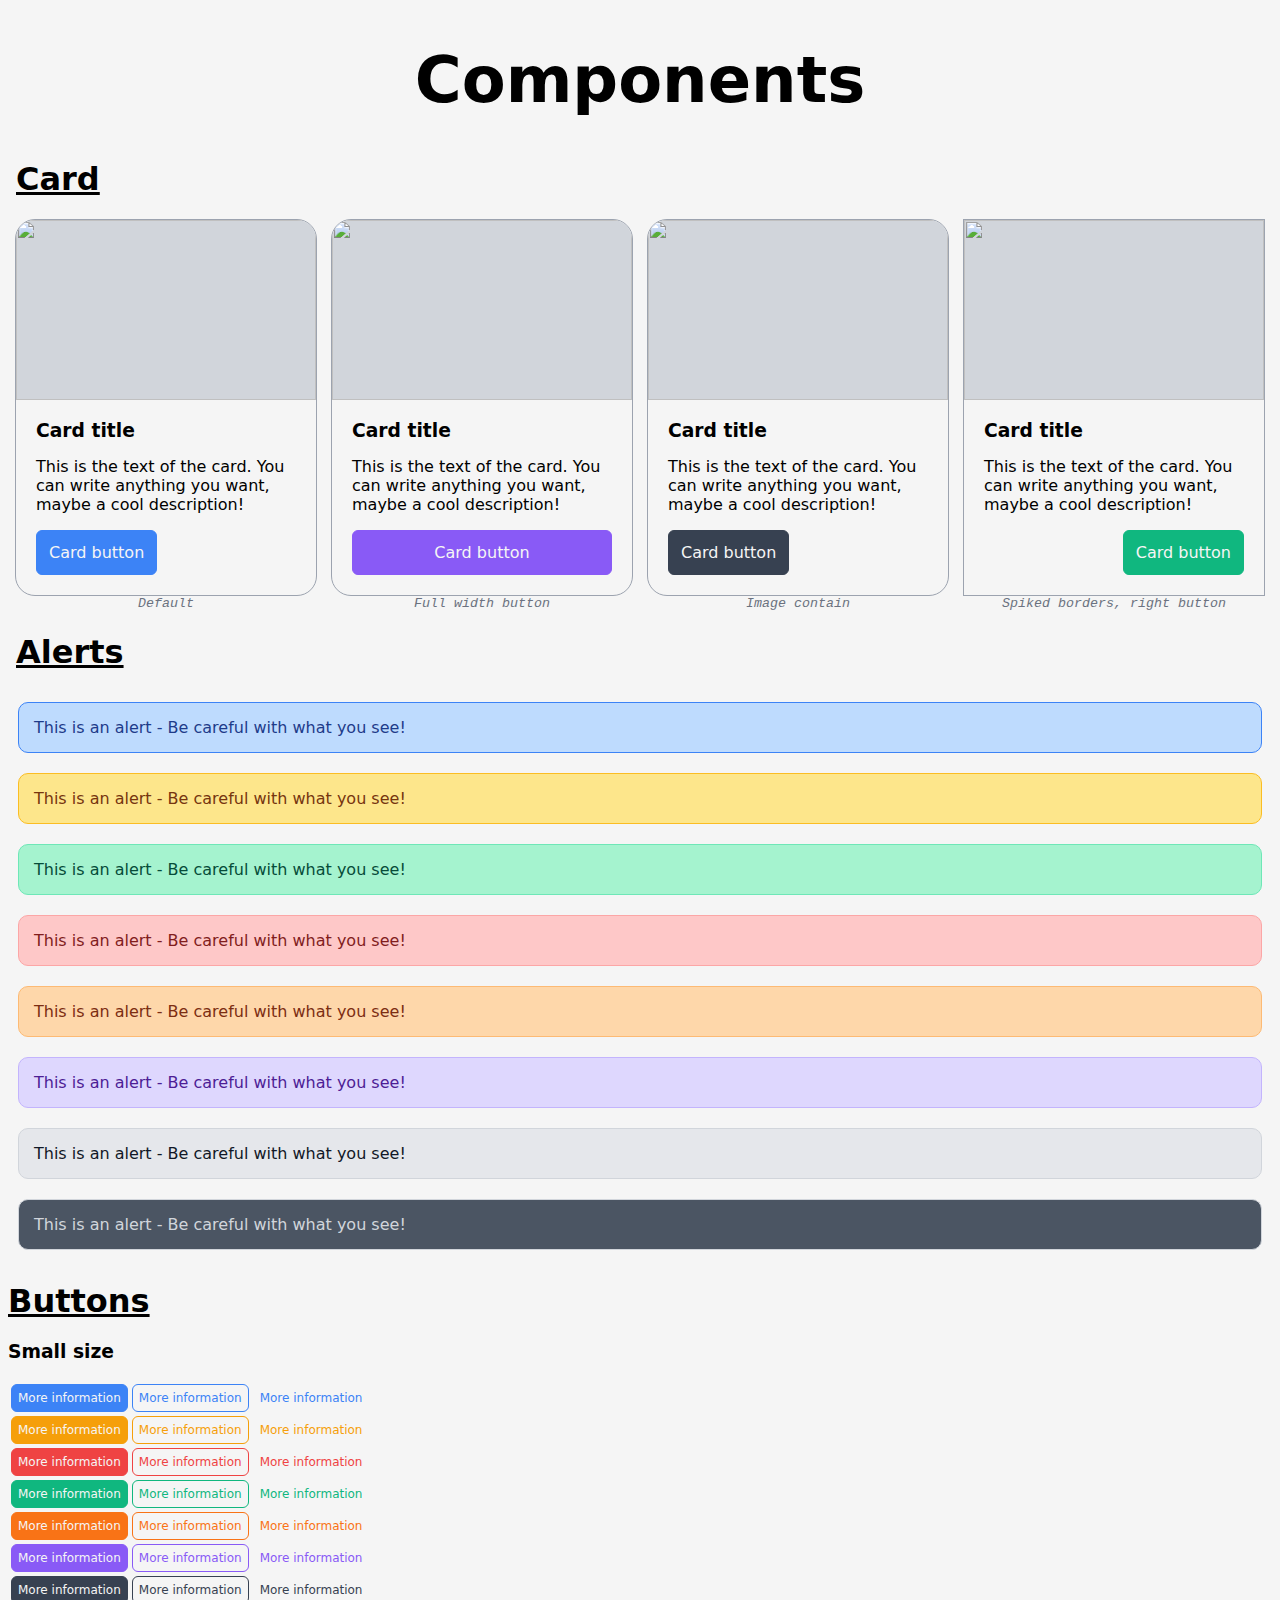
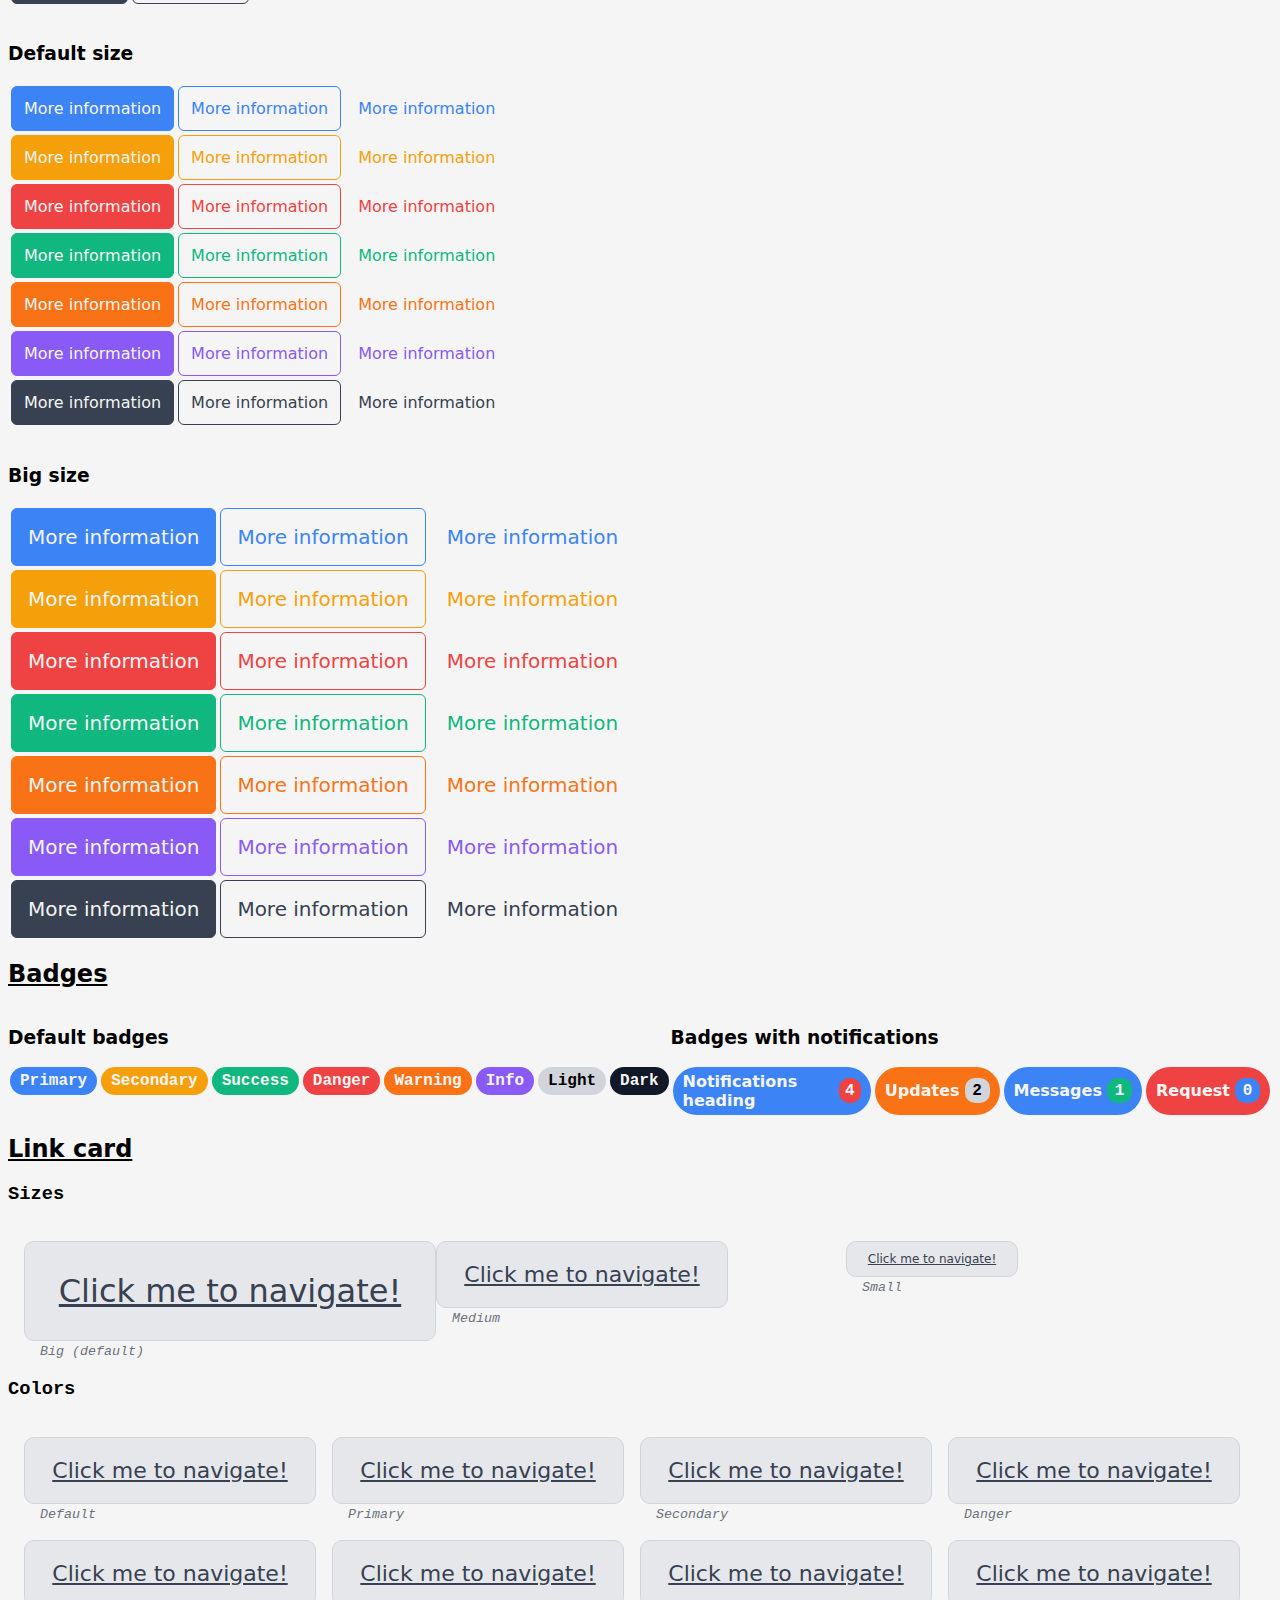
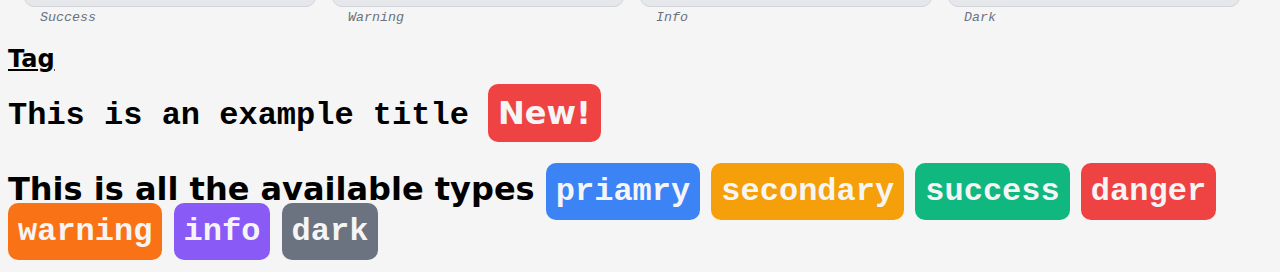
==== examples/components.html @ b01aa676 "the end is near" ====
<!DOCTYPE html>
<html lang="en">
<head>
    <meta charset="UTF-8">
    <meta name="viewport" content="width=device-width, initial-scale=1.0">
    <title>Nimbus CSS</title>
    <link rel="stylesheet" href="../css/main.css">
</head>
<body class="c-body">
    <h1 class="g--font-family g--font-size-15 g--text-align-center">Components</h1>

    <!------------>
    <!-- C-CARD -->
    <!------------>
    <h1 class="g--font-family g--text-decoration-underline g--margin-left-4">Card</h1>
    <div class="l-columns l-columns--1 l-columns--1@tablet l-columns--4@full-desktop">
        <div class="l-flex l-flex--flex-direction-column l-flex--align-items-center">
            <div class="c-card">
                <img class="c-card__image c-dev-box" src="https://us.123rf.com/450wm/futurevision/futurevision2307/futurevision230700917/208664062-paisaje-del-parque-nacional-con-arroyo-y-monta%C3%B1as-creado-con-tecnolog%C3%ADa-generativa-de-inteligencia.jpg?ver=6"></img>
        
                <div class="c-card__body">
                    <h3 class="c-card__title">Card title</h3>
        
                    <p class="c-card__text">This is the text of the card. You can write anything you want, maybe a cool description!</p>
        
                    <button class="c-card__button c-button">Card button</button>
                </div>
            </div>
            <small class="c-small-description">Default</small>
        </div>

        <div class="l-flex l-flex--flex-direction-column l-flex--align-items-center">
            <div class="c-card">
                <img class="c-card__image c-dev-box" src="https://us.123rf.com/450wm/futurevision/futurevision2307/futurevision230700917/208664062-paisaje-del-parque-nacional-con-arroyo-y-monta%C3%B1as-creado-con-tecnolog%C3%ADa-generativa-de-inteligencia.jpg?ver=6"></img>
        
                <div class="c-card__body">
                    <h3 class="c-card__title">Card title</h3>
        
                    <p class="c-card__text">This is the text of the card. You can write anything you want, maybe a cool description!</p>
        
                    <button class="c-card__button c-card__button--full-width c-button c-button--color-info">Card button</button>
                </div>
            </div>
            <small class="c-small-description">Full width button</small>
        </div>
    
        <div class="l-flex l-flex--flex-direction-column l-flex--align-items-center">
            <div class="c-card">
                <img class="c-card__image c-card__image--contain c-dev-box" src="https://us.123rf.com/450wm/futurevision/futurevision2307/futurevision230700917/208664062-paisaje-del-parque-nacional-con-arroyo-y-monta%C3%B1as-creado-con-tecnolog%C3%ADa-generativa-de-inteligencia.jpg?ver=6"></img>
        
                <div class="c-card__body c-card__body--right">
                    <h3 class="c-card__title">Card title</h3>
        
                    <p class="c-card__text">This is the text of the card. You can write anything you want, maybe a cool description!</p>
        
                    <button class="c-card__button c-button c-button--color-dark">Card button</button>
                </div>
            </div>
            <small class="c-small-description">Image contain</small>
        </div>

        <div class="l-flex l-flex--flex-direction-column l-flex--align-items-center">
            <div class="c-card c-card--spiked">
                <img class="c-card__image c-dev-box" src="https://us.123rf.com/450wm/futurevision/futurevision2307/futurevision230700917/208664062-paisaje-del-parque-nacional-con-arroyo-y-monta%C3%B1as-creado-con-tecnolog%C3%ADa-generativa-de-inteligencia.jpg?ver=6"></img>
        
                <div class="c-card__body">
                    <h3 class="c-card__title">Card title</h3>
        
                    <p class="c-card__text">This is the text of the card. You can write anything you want, maybe a cool description!</p>
        
                    <div class="c-card__button-container c-card__button-container--right">
                        <button class="c-card__button c-button c-button--color-success">Card button</button>
                    </div>
                </div>
            </div>
            <small class="c-small-description">Spiked borders, right button</small>
        </div>
    </div>

    <!------------->
    <!-- C-ALERT -->
    <!------------->
    <h1 class="g--font-family g--text-decoration-underline g--margin-left-4">Alerts</h1>
    <div class="l-rows l-rows--8">
        <div class="c-alert">This is an alert - Be careful with what you see!</div>
        <div class="c-alert c-alert--secondary">This is an alert - Be careful with what you see!</div>
        <div class="c-alert c-alert--success">This is an alert - Be careful with what you see!</div>
        <div class="c-alert c-alert--danger">This is an alert - Be careful with what you see!</div>
        <div class="c-alert c-alert--warning">This is an alert - Be careful with what you see!</div>
        <div class="c-alert c-alert--info">This is an alert - Be careful with what you see!</div>
        <div class="c-alert c-alert--light">This is an alert - Be careful with what you see!</div>
        <div class="c-alert c-alert--dark">This is an alert - Be careful with what you see!</div>
    </div>

    <!--------------->
    <!-- C-BUTTONS -->
    <!--------------->
    <h1 class="g--font-family g--text-decoration-underline">Buttons</h1>
    <h3 class="g--font-family">Small size</h3>
    <table>
        <tr>
            <td><a class="c-button c-button--size-small">More information</a></td>
            <td><a class="c-button c-button--size-small c-button--importance-secondary">More information</a></td>
            <td><a class="c-button c-button--size-small c-button--importance-terciary">More information</a></td>
        </tr>
        <tr>
            <td><a class="c-button c-button--size-small c-button--color-secondary">More information</a></td>
            <td><a class="c-button c-button--size-small c-button--color-secondary c-button--importance-secondary">More information</a></td>
            <td><a class="c-button c-button--size-small c-button--color-secondary c-button--importance-terciary">More information</a></td>
        </tr>
        <tr>
            <td><a class="c-button c-button--size-small c-button--color-danger">More information</a></td>
            <td><a class="c-button c-button--size-small c-button--color-danger c-button--importance-secondary">More information</a></td>
            <td><a class="c-button c-button--size-small c-button--color-danger c-button--importance-terciary">More information</a></td>
        </tr>
        <tr>
            <td><a class="c-button c-button--size-small c-button--color-success">More information</a></td>
            <td><a class="c-button c-button--size-small c-button--color-success c-button--importance-secondary">More information</a></td>
            <td><a class="c-button c-button--size-small c-button--color-success c-button--importance-terciary">More information</a></td>
        </tr>
        <tr>
            <td><a class="c-button c-button--size-small c-button--color-warning">More information</a></td>
            <td><a class="c-button c-button--size-small c-button--color-warning c-button--importance-secondary">More information</a></td>
            <td><a class="c-button c-button--size-small c-button--color-warning c-button--importance-terciary">More information</a></td>
        </tr>
        <tr>
            <td><a class="c-button c-button--size-small c-button--color-info">More information</a></td>
            <td><a class="c-button c-button--size-small c-button--color-info c-button--importance-secondary">More information</a></td>
            <td><a class="c-button c-button--size-small c-button--color-info c-button--importance-terciary">More information</a></td>
        </tr>
        <tr>
            <td><a class="c-button c-button--size-small c-button--color-dark">More information</a></td>
            <td><a class="c-button c-button--size-small c-button--color-dark c-button--importance-secondary">More information</a></td>
            <td><a class="c-button c-button--size-small c-button--color-dark c-button--importance-terciary">More information</a></td>
        </tr>
    </table>

    <br>

    <h3 class="g--font-family">Default size</h3>
    <table>
        <tr>
            <td><a class="c-button">More information</a></td>
            <td><a class="c-button c-button--importance-secondary">More information</a></td>
            <td><a class="c-button c-button--importance-terciary">More information</a></td>
        </tr>
        <tr>
            <td><a class="c-button c-button--color-secondary">More information</a></td>
            <td><a class="c-button c-button--color-secondary c-button--importance-secondary">More information</a></td>
            <td><a class="c-button c-button--color-secondary c-button--importance-terciary">More information</a></td>
        </tr>
        <tr>
            <td><a class="c-button c-button--color-danger">More information</a></td>
            <td><a class="c-button c-button--color-danger c-button--importance-secondary">More information</a></td>
            <td><a class="c-button c-button--color-danger c-button--importance-terciary">More information</a></td>
        </tr>
        <tr>
            <td><a class="c-button c-button--color-success">More information</a></td>
            <td><a class="c-button c-button--color-success c-button--importance-secondary">More information</a></td>
            <td><a class="c-button c-button--color-success c-button--importance-terciary">More information</a></td>
        </tr>
        <tr>
            <td><a class="c-button c-button--color-warning">More information</a></td>
            <td><a class="c-button c-button--color-warning c-button--importance-secondary">More information</a></td>
            <td><a class="c-button c-button--color-warning c-button--importance-terciary">More information</a></td>
        </tr>
        <tr>
            <td><a class="c-button c-button--color-info">More information</a></td>
            <td><a class="c-button c-button--color-info c-button--importance-secondary">More information</a></td>
            <td><a class="c-button c-button--color-info c-button--importance-terciary">More information</a></td>
        </tr>
        <tr>
            <td><a class="c-button c-button--color-dark">More information</a></td>
            <td><a class="c-button c-button--color-dark c-button--importance-secondary">More information</a></td>
            <td><a class="c-button c-button--color-dark c-button--importance-terciary">More information</a></td>
        </tr>
    </table>

    <br>

    <h3 class="g--font-family">Big size</h3>
    <table>
        <tr>
            <td><a class="c-button c-button--size-large">More information</a></td>
            <td><a class="c-button c-button--size-large c-button--importance-secondary">More information</a></td>
            <td><a class="c-button c-button--size-large c-button--importance-terciary">More information</a></td>
        </tr>
        <tr>
            <td><a class="c-button c-button--size-large c-button--color-secondary">More information</a></td>
            <td><a class="c-button c-button--size-large c-button--color-secondary c-button--importance-secondary">More information</a></td>
            <td><a class="c-button c-button--size-large c-button--color-secondary c-button--importance-terciary">More information</a></td>
        </tr>
        <tr>
            <td><a class="c-button c-button--size-large c-button--color-danger">More information</a></td>
            <td><a class="c-button c-button--size-large c-button--color-danger c-button--importance-secondary">More information</a></td>
            <td><a class="c-button c-button--size-large c-button--color-danger c-button--importance-terciary">More information</a></td>
        </tr>
        <tr>
            <td><a class="c-button c-button--size-large c-button--color-success">More information</a></td>
            <td><a class="c-button c-button--size-large c-button--color-success c-button--importance-secondary">More information</a></td>
            <td><a class="c-button c-button--size-large c-button--color-success c-button--importance-terciary">More information</a></td>
        </tr>
        <tr>
            <td><a class="c-button c-button--size-large c-button--color-warning">More information</a></td>
            <td><a class="c-button c-button--size-large c-button--color-warning c-button--importance-secondary">More information</a></td>
            <td><a class="c-button c-button--size-large c-button--color-warning c-button--importance-terciary">More information</a></td>
        </tr>
        <tr>
            <td><a class="c-button c-button--size-large c-button--color-info">More information</a></td>
            <td><a class="c-button c-button--size-large c-button--color-info c-button--importance-secondary">More information</a></td>
            <td><a class="c-button c-button--size-large c-button--color-info c-button--importance-terciary">More information</a></td>
        </tr>
        <tr>
            <td><a class="c-button c-button--size-large c-button--color-dark">More information</a></td>
            <td><a class="c-button c-button--size-large c-button--color-dark c-button--importance-secondary">More information</a></td>
            <td><a class="c-button c-button--size-large c-button--color-dark c-button--importance-terciary">More information</a></td>
        </tr>
    </table>

    <!-------------->
    <!-- C-BADGES -->
    <!-------------->
    <h2 class="g--font-family g--text-decoration-underline">Badges</h2>

    <div class="l-columns l-columns--2">
        <div>
            <h3 class="g--font-family">Default badges</h3>
            <div class="l-flex">
                <div class="c-badge g--font-family-mono">Primary</div>
                <div class="c-badge c-badge--secondary g--font-family-mono">Secondary</div>
                <div class="c-badge c-badge--success g--font-family-mono">Success</div>
                <div class="c-badge c-badge--danger g--font-family-mono">Danger</div>
                <div class="c-badge c-badge--warning g--font-family-mono">Warning</div>
                <div class="c-badge c-badge--info g--font-family-mono">Info</div>
                <div class="c-badge c-badge--light g--font-family-mono">Light</div>
                <div class="c-badge c-badge--dark g--font-family-mono">Dark</div>
            </div>
        </div>
    
        <div>
            <h3 class="g--font-family">Badges with notifications</h3>
            <div class="l-flex g--margin-top">
                <div class="c-badge">
                    <span>Notifications heading</span>
                    <div class="c-badge__notification c-badge__notification--danger g--font-family-mono">4</div>
                </div>
                
                <div class="c-badge c-badge--warning">
                    Updates
                    <div class="c-badge__notification c-badge__notification--light g--font-family-mono">
                        2
                    </div>
                </div>
    
                <div class="c-badge c-badge--primary">
                    Messages
                    <div class="c-badge__notification c-badge__notification--success g--font-family-mono">
                        1
                    </div>
                </div>
    
                <div class="c-badge c-badge--danger">
                    Request
                    <div class="c-badge__notification c-badge__notification--primary g--font-family-mono">
                        0
                    </div>
                </div>
            </div>
        </div>
    </div>

    <!----------------->
    <!-- C-LINK-CARD -->
    <!----------------->
    <h2 class="g--font-family g--text-decoration-underline">Link card</h2>

    <h3 class="g--font-family-mono">Sizes</h3>
    <div class="l-columns l-columns--3 g--margin-5">
        <div>
            <a class="c-link-card__container l-squared__d g--margin-5" href="#">
                <div class="c-link-card">
                    Click me to navigate!
                </div>
            </a>
            <small class="c-small-description">Big (default)</small>
        </div>
        <div>
            <a class="c-link-card__container l-squared__d g--margin-5" href="#">
                <div class="c-link-card c-link-card--medium">
                    Click me to navigate!
                </div>
            </a>
            <small class="c-small-description">Medium</small>
        </div>
        <div>
            <a class="c-link-card__container l-squared__d g--margin-5" href="#">
                <div class="c-link-card c-link-card--small">
                    Click me to navigate!
                </div>
            </a>
            <small class="c-small-description">Small</small>
        </div>
    </div>

    <h3 class="g--font-family-mono">Colors</h3>
    <div class="l-columns l-columns--4 g--margin-5">
        <div>
            <a class="c-link-card__container l-squared__d g--margin-5" href="#">
                <div class="c-link-card c-link-card--medium">
                    Click me to navigate!
                </div>
            </a>
            <small class="c-small-description">Default</small>
        </div>
        <div>
            <a class="c-link-card__container l-squared__d g--margin-5" href="#">
                <div class="c-link-card c-link-card--medium">
                    Click me to navigate!
                </div>
            </a>
            <small class="c-small-description">Primary</small>
        </div>
        <div>
            <a class="c-link-card__container l-squared__d g--margin-5" href="#">
                <div class="c-link-card c-link-card--secondary c-link-card--medium">
                    Click me to navigate!
                </div>
            </a>
            <small class="c-small-description">Secondary</small>
        </div>
        <div>
            <a class="c-link-card__container l-squared__d g--margin-5" href="#">
                <div class="c-link-card c-link-card--danger c-link-card--medium">
                    Click me to navigate!
                </div>
            </a>
            <small class="c-small-description">Danger</small>
        </div>
        <div>
            <a class="c-link-card__container l-squared__d g--margin-5" href="#">
                <div class="c-link-card c-link-card--success c-link-card--medium">
                    Click me to navigate!
                </div>
            </a>
            <small class="c-small-description">Success</small>
        </div>
        <div>
            <a class="c-link-card__container l-squared__d g--margin-5" href="#">
                <div class="c-link-card c-link-card--warning c-link-card--medium">
                    Click me to navigate!
                </div>
            </a>
            <small class="c-small-description">Warning</small>
        </div>
        <div>
            <a class="c-link-card__container l-squared__d g--margin-5" href="#">
                <div class="c-link-card c-link-card--info c-link-card--medium">
                    Click me to navigate!
                </div>
            </a>
            <small class="c-small-description">Info</small>
        </div>
        <div>
            <a class="c-link-card__container l-squared__d g--margin-5" href="#">
                <div class="c-link-card c-link-card--dark c-link-card--medium">
                    Click me to navigate!
                </div>
            </a>
            <small class="c-small-description">Dark</small>
        </div>
    </div>

    <!----------->
    <!-- C-TAG -->
    <!----------->
    <h2 class="g--font-family g--text-decoration-underline">Tag</h2>

    <div>
        <h1 class="g--font-family-mono">This is an example title <span class="c-tag c-tag--danger">New!</span></h1>
        
        <h1 class="g--font-family g--margin-top-10">This is all the available types
            <span class="c-tag c-tag--mono">priamry</span>
            <span class="c-tag c-tag--mono c-tag--secondary">secondary</span>
            <span class="c-tag c-tag--mono c-tag--success">success</span>
            <span class="c-tag c-tag--mono c-tag--danger">danger</span>
            <span class="c-tag c-tag--mono c-tag--warning">warning</span>
            <span class="c-tag c-tag--mono c-tag--info">info</span>
            <span class="c-tag c-tag--mono c-tag--dark">dark</span>
        </h1>
    </div>
</body>
</html>
---- css/main.css ----
/* Utilities */
/*
Nimbus CSS - Made by alesbe (https://github.com/alesbe)
MIT License - 2023
*/
/* Layouts */
.l-area-1 {
  display: grid;
  grid-template-areas: "a";
}
.l-area-1--a {
  grid-template-areas: "a";
}
.l-area-1--a-vertical {
  grid-template-areas: "a";
}
.l-area-1--a-horizontal {
  grid-template-areas: "a ";
}
.l-area__a {
  grid-area: a;
}
.l-area-2 {
  display: grid;
  grid-template-areas: "ab";
}
.l-area-2--ab {
  grid-template-areas: "ab";
}
.l-area-2--ab-vertical {
  grid-template-areas: "a""b";
}
.l-area-2--ab-horizontal {
  grid-template-areas: "a b ";
}
.l-area-2--ba {
  grid-template-areas: "ba";
}
.l-area-2--ba-vertical {
  grid-template-areas: "b""a";
}
.l-area-2--ba-horizontal {
  grid-template-areas: "b a ";
}
.l-area__a {
  grid-area: a;
}
.l-area__b {
  grid-area: b;
}
.l-area-3 {
  display: grid;
  grid-template-areas: "abc";
}
.l-area-3--abc {
  grid-template-areas: "abc";
}
.l-area-3--abc-vertical {
  grid-template-areas: "a""b""c";
}
.l-area-3--abc-horizontal {
  grid-template-areas: "a b c ";
}
.l-area-3--acb {
  grid-template-areas: "acb";
}
.l-area-3--acb-vertical {
  grid-template-areas: "a""c""b";
}
.l-area-3--acb-horizontal {
  grid-template-areas: "a c b ";
}
.l-area-3--bac {
  grid-template-areas: "bac";
}
.l-area-3--bac-vertical {
  grid-template-areas: "b""a""c";
}
.l-area-3--bac-horizontal {
  grid-template-areas: "b a c ";
}
.l-area-3--bca {
  grid-template-areas: "bca";
}
.l-area-3--bca-vertical {
  grid-template-areas: "b""c""a";
}
.l-area-3--bca-horizontal {
  grid-template-areas: "b c a ";
}
.l-area-3--cab {
  grid-template-areas: "cab";
}
.l-area-3--cab-vertical {
  grid-template-areas: "c""a""b";
}
.l-area-3--cab-horizontal {
  grid-template-areas: "c a b ";
}
.l-area-3--cba {
  grid-template-areas: "cba";
}
.l-area-3--cba-vertical {
  grid-template-areas: "c""b""a";
}
.l-area-3--cba-horizontal {
  grid-template-areas: "c b a ";
}
.l-area__a {
  grid-area: a;
}
.l-area__b {
  grid-area: b;
}
.l-area__c {
  grid-area: c;
}
.l-area-4 {
  display: grid;
  grid-template-areas: "abcd";
}
.l-area-4--abcd {
  grid-template-areas: "abcd";
}
.l-area-4--abcd-vertical {
  grid-template-areas: "a""b""c""d";
}
.l-area-4--abcd-horizontal {
  grid-template-areas: "a b c d ";
}
.l-area-4--bacd {
  grid-template-areas: "bacd";
}
.l-area-4--bacd-vertical {
  grid-template-areas: "b""a""c""d";
}
.l-area-4--bacd-horizontal {
  grid-template-areas: "b a c d ";
}
.l-area-4--cabd {
  grid-template-areas: "cabd";
}
.l-area-4--cabd-vertical {
  grid-template-areas: "c""a""b""d";
}
.l-area-4--cabd-horizontal {
  grid-template-areas: "c a b d ";
}
.l-area-4--acbd {
  grid-template-areas: "acbd";
}
.l-area-4--acbd-vertical {
  grid-template-areas: "a""c""b""d";
}
.l-area-4--acbd-horizontal {
  grid-template-areas: "a c b d ";
}
.l-area-4--bcad {
  grid-template-areas: "bcad";
}
.l-area-4--bcad-vertical {
  grid-template-areas: "b""c""a""d";
}
.l-area-4--bcad-horizontal {
  grid-template-areas: "b c a d ";
}
.l-area-4--cbad {
  grid-template-areas: "cbad";
}
.l-area-4--cbad-vertical {
  grid-template-areas: "c""b""a""d";
}
.l-area-4--cbad-horizontal {
  grid-template-areas: "c b a d ";
}
.l-area-4--cbda {
  grid-template-areas: "cbda";
}
.l-area-4--cbda-vertical {
  grid-template-areas: "c""b""d""a";
}
.l-area-4--cbda-horizontal {
  grid-template-areas: "c b d a ";
}
.l-area-4--bcda {
  grid-template-areas: "bcda";
}
.l-area-4--bcda-vertical {
  grid-template-areas: "b""c""d""a";
}
.l-area-4--bcda-horizontal {
  grid-template-areas: "b c d a ";
}
.l-area-4--dcba {
  grid-template-areas: "dcba";
}
.l-area-4--dcba-vertical {
  grid-template-areas: "d""c""b""a";
}
.l-area-4--dcba-horizontal {
  grid-template-areas: "d c b a ";
}
.l-area-4--cdba {
  grid-template-areas: "cdba";
}
.l-area-4--cdba-vertical {
  grid-template-areas: "c""d""b""a";
}
.l-area-4--cdba-horizontal {
  grid-template-areas: "c d b a ";
}
.l-area-4--bdca {
  grid-template-areas: "bdca";
}
.l-area-4--bdca-vertical {
  grid-template-areas: "b""d""c""a";
}
.l-area-4--bdca-horizontal {
  grid-template-areas: "b d c a ";
}
.l-area-4--dbca {
  grid-template-areas: "dbca";
}
.l-area-4--dbca-vertical {
  grid-template-areas: "d""b""c""a";
}
.l-area-4--dbca-horizontal {
  grid-template-areas: "d b c a ";
}
.l-area-4--dacb {
  grid-template-areas: "dacb";
}
.l-area-4--dacb-vertical {
  grid-template-areas: "d""a""c""b";
}
.l-area-4--dacb-horizontal {
  grid-template-areas: "d a c b ";
}
.l-area-4--adcb {
  grid-template-areas: "adcb";
}
.l-area-4--adcb-vertical {
  grid-template-areas: "a""d""c""b";
}
.l-area-4--adcb-horizontal {
  grid-template-areas: "a d c b ";
}
.l-area-4--cdab {
  grid-template-areas: "cdab";
}
.l-area-4--cdab-vertical {
  grid-template-areas: "c""d""a""b";
}
.l-area-4--cdab-horizontal {
  grid-template-areas: "c d a b ";
}
.l-area-4--dcab {
  grid-template-areas: "dcab";
}
.l-area-4--dcab-vertical {
  grid-template-areas: "d""c""a""b";
}
.l-area-4--dcab-horizontal {
  grid-template-areas: "d c a b ";
}
.l-area-4--acdb {
  grid-template-areas: "acdb";
}
.l-area-4--acdb-vertical {
  grid-template-areas: "a""c""d""b";
}
.l-area-4--acdb-horizontal {
  grid-template-areas: "a c d b ";
}
.l-area-4--cadb {
  grid-template-areas: "cadb";
}
.l-area-4--cadb-vertical {
  grid-template-areas: "c""a""d""b";
}
.l-area-4--cadb-horizontal {
  grid-template-areas: "c a d b ";
}
.l-area-4--badc {
  grid-template-areas: "badc";
}
.l-area-4--badc-vertical {
  grid-template-areas: "b""a""d""c";
}
.l-area-4--badc-horizontal {
  grid-template-areas: "b a d c ";
}
.l-area-4--abdc {
  grid-template-areas: "abdc";
}
.l-area-4--abdc-vertical {
  grid-template-areas: "a""b""d""c";
}
.l-area-4--abdc-horizontal {
  grid-template-areas: "a b d c ";
}
.l-area-4--dbac {
  grid-template-areas: "dbac";
}
.l-area-4--dbac-vertical {
  grid-template-areas: "d""b""a""c";
}
.l-area-4--dbac-horizontal {
  grid-template-areas: "d b a c ";
}
.l-area-4--bdac {
  grid-template-areas: "bdac";
}
.l-area-4--bdac-vertical {
  grid-template-areas: "b""d""a""c";
}
.l-area-4--bdac-horizontal {
  grid-template-areas: "b d a c ";
}
.l-area-4--adbc {
  grid-template-areas: "adbc";
}
.l-area-4--adbc-vertical {
  grid-template-areas: "a""d""b""c";
}
.l-area-4--adbc-horizontal {
  grid-template-areas: "a d b c ";
}
.l-area-4--dabc {
  grid-template-areas: "dabc";
}
.l-area-4--dabc-vertical {
  grid-template-areas: "d""a""b""c";
}
.l-area-4--dabc-horizontal {
  grid-template-areas: "d a b c ";
}
.l-area__a {
  grid-area: a;
}
.l-area__b {
  grid-area: b;
}
.l-area__c {
  grid-area: c;
}
.l-area__d {
  grid-area: d;
}

@media (min-width: 576px) {
  .l-area-1\@tablet {
    display: grid;
    grid-template-areas: "a";
  }
  .l-area-1--a\@tablet {
    grid-template-areas: "a";
  }
  .l-area-1--a-vertical\@tablet {
    grid-template-areas: "a";
  }
  .l-area-1--a-horizontal\@tablet {
    grid-template-areas: "a ";
  }
  .l-area__a\@tablet {
    grid-area: a;
  }
  .l-area-2\@tablet {
    display: grid;
    grid-template-areas: "ab";
  }
  .l-area-2--ab\@tablet {
    grid-template-areas: "ab";
  }
  .l-area-2--ab-vertical\@tablet {
    grid-template-areas: "a""b";
  }
  .l-area-2--ab-horizontal\@tablet {
    grid-template-areas: "a b ";
  }
  .l-area-2--ba\@tablet {
    grid-template-areas: "ba";
  }
  .l-area-2--ba-vertical\@tablet {
    grid-template-areas: "b""a";
  }
  .l-area-2--ba-horizontal\@tablet {
    grid-template-areas: "b a ";
  }
  .l-area__a\@tablet {
    grid-area: a;
  }
  .l-area__b\@tablet {
    grid-area: b;
  }
  .l-area-3\@tablet {
    display: grid;
    grid-template-areas: "abc";
  }
  .l-area-3--abc\@tablet {
    grid-template-areas: "abc";
  }
  .l-area-3--abc-vertical\@tablet {
    grid-template-areas: "a""b""c";
  }
  .l-area-3--abc-horizontal\@tablet {
    grid-template-areas: "a b c ";
  }
  .l-area-3--acb\@tablet {
    grid-template-areas: "acb";
  }
  .l-area-3--acb-vertical\@tablet {
    grid-template-areas: "a""c""b";
  }
  .l-area-3--acb-horizontal\@tablet {
    grid-template-areas: "a c b ";
  }
  .l-area-3--bac\@tablet {
    grid-template-areas: "bac";
  }
  .l-area-3--bac-vertical\@tablet {
    grid-template-areas: "b""a""c";
  }
  .l-area-3--bac-horizontal\@tablet {
    grid-template-areas: "b a c ";
  }
  .l-area-3--bca\@tablet {
    grid-template-areas: "bca";
  }
  .l-area-3--bca-vertical\@tablet {
    grid-template-areas: "b""c""a";
  }
  .l-area-3--bca-horizontal\@tablet {
    grid-template-areas: "b c a ";
  }
  .l-area-3--cab\@tablet {
    grid-template-areas: "cab";
  }
  .l-area-3--cab-vertical\@tablet {
    grid-template-areas: "c""a""b";
  }
  .l-area-3--cab-horizontal\@tablet {
    grid-template-areas: "c a b ";
  }
  .l-area-3--cba\@tablet {
    grid-template-areas: "cba";
  }
  .l-area-3--cba-vertical\@tablet {
    grid-template-areas: "c""b""a";
  }
  .l-area-3--cba-horizontal\@tablet {
    grid-template-areas: "c b a ";
  }
  .l-area__a\@tablet {
    grid-area: a;
  }
  .l-area__b\@tablet {
    grid-area: b;
  }
  .l-area__c\@tablet {
    grid-area: c;
  }
  .l-area-4\@tablet {
    display: grid;
    grid-template-areas: "abcd";
  }
  .l-area-4--abcd\@tablet {
    grid-template-areas: "abcd";
  }
  .l-area-4--abcd-vertical\@tablet {
    grid-template-areas: "a""b""c""d";
  }
  .l-area-4--abcd-horizontal\@tablet {
    grid-template-areas: "a b c d ";
  }
  .l-area-4--bacd\@tablet {
    grid-template-areas: "bacd";
  }
  .l-area-4--bacd-vertical\@tablet {
    grid-template-areas: "b""a""c""d";
  }
  .l-area-4--bacd-horizontal\@tablet {
    grid-template-areas: "b a c d ";
  }
  .l-area-4--cabd\@tablet {
    grid-template-areas: "cabd";
  }
  .l-area-4--cabd-vertical\@tablet {
    grid-template-areas: "c""a""b""d";
  }
  .l-area-4--cabd-horizontal\@tablet {
    grid-template-areas: "c a b d ";
  }
  .l-area-4--acbd\@tablet {
    grid-template-areas: "acbd";
  }
  .l-area-4--acbd-vertical\@tablet {
    grid-template-areas: "a""c""b""d";
  }
  .l-area-4--acbd-horizontal\@tablet {
    grid-template-areas: "a c b d ";
  }
  .l-area-4--bcad\@tablet {
    grid-template-areas: "bcad";
  }
  .l-area-4--bcad-vertical\@tablet {
    grid-template-areas: "b""c""a""d";
  }
  .l-area-4--bcad-horizontal\@tablet {
    grid-template-areas: "b c a d ";
  }
  .l-area-4--cbad\@tablet {
    grid-template-areas: "cbad";
  }
  .l-area-4--cbad-vertical\@tablet {
    grid-template-areas: "c""b""a""d";
  }
  .l-area-4--cbad-horizontal\@tablet {
    grid-template-areas: "c b a d ";
  }
  .l-area-4--cbda\@tablet {
    grid-template-areas: "cbda";
  }
  .l-area-4--cbda-vertical\@tablet {
    grid-template-areas: "c""b""d""a";
  }
  .l-area-4--cbda-horizontal\@tablet {
    grid-template-areas: "c b d a ";
  }
  .l-area-4--bcda\@tablet {
    grid-template-areas: "bcda";
  }
  .l-area-4--bcda-vertical\@tablet {
    grid-template-areas: "b""c""d""a";
  }
  .l-area-4--bcda-horizontal\@tablet {
    grid-template-areas: "b c d a ";
  }
  .l-area-4--dcba\@tablet {
    grid-template-areas: "dcba";
  }
  .l-area-4--dcba-vertical\@tablet {
    grid-template-areas: "d""c""b""a";
  }
  .l-area-4--dcba-horizontal\@tablet {
    grid-template-areas: "d c b a ";
  }
  .l-area-4--cdba\@tablet {
    grid-template-areas: "cdba";
  }
  .l-area-4--cdba-vertical\@tablet {
    grid-template-areas: "c""d""b""a";
  }
  .l-area-4--cdba-horizontal\@tablet {
    grid-template-areas: "c d b a ";
  }
  .l-area-4--bdca\@tablet {
    grid-template-areas: "bdca";
  }
  .l-area-4--bdca-vertical\@tablet {
    grid-template-areas: "b""d""c""a";
  }
  .l-area-4--bdca-horizontal\@tablet {
    grid-template-areas: "b d c a ";
  }
  .l-area-4--dbca\@tablet {
    grid-template-areas: "dbca";
  }
  .l-area-4--dbca-vertical\@tablet {
    grid-template-areas: "d""b""c""a";
  }
  .l-area-4--dbca-horizontal\@tablet {
    grid-template-areas: "d b c a ";
  }
  .l-area-4--dacb\@tablet {
    grid-template-areas: "dacb";
  }
  .l-area-4--dacb-vertical\@tablet {
    grid-template-areas: "d""a""c""b";
  }
  .l-area-4--dacb-horizontal\@tablet {
    grid-template-areas: "d a c b ";
  }
  .l-area-4--adcb\@tablet {
    grid-template-areas: "adcb";
  }
  .l-area-4--adcb-vertical\@tablet {
    grid-template-areas: "a""d""c""b";
  }
  .l-area-4--adcb-horizontal\@tablet {
    grid-template-areas: "a d c b ";
  }
  .l-area-4--cdab\@tablet {
    grid-template-areas: "cdab";
  }
  .l-area-4--cdab-vertical\@tablet {
    grid-template-areas: "c""d""a""b";
  }
  .l-area-4--cdab-horizontal\@tablet {
    grid-template-areas: "c d a b ";
  }
  .l-area-4--dcab\@tablet {
    grid-template-areas: "dcab";
  }
  .l-area-4--dcab-vertical\@tablet {
    grid-template-areas: "d""c""a""b";
  }
  .l-area-4--dcab-horizontal\@tablet {
    grid-template-areas: "d c a b ";
  }
  .l-area-4--acdb\@tablet {
    grid-template-areas: "acdb";
  }
  .l-area-4--acdb-vertical\@tablet {
    grid-template-areas: "a""c""d""b";
  }
  .l-area-4--acdb-horizontal\@tablet {
    grid-template-areas: "a c d b ";
  }
  .l-area-4--cadb\@tablet {
    grid-template-areas: "cadb";
  }
  .l-area-4--cadb-vertical\@tablet {
    grid-template-areas: "c""a""d""b";
  }
  .l-area-4--cadb-horizontal\@tablet {
    grid-template-areas: "c a d b ";
  }
  .l-area-4--badc\@tablet {
    grid-template-areas: "badc";
  }
  .l-area-4--badc-vertical\@tablet {
    grid-template-areas: "b""a""d""c";
  }
  .l-area-4--badc-horizontal\@tablet {
    grid-template-areas: "b a d c ";
  }
  .l-area-4--abdc\@tablet {
    grid-template-areas: "abdc";
  }
  .l-area-4--abdc-vertical\@tablet {
    grid-template-areas: "a""b""d""c";
  }
  .l-area-4--abdc-horizontal\@tablet {
    grid-template-areas: "a b d c ";
  }
  .l-area-4--dbac\@tablet {
    grid-template-areas: "dbac";
  }
  .l-area-4--dbac-vertical\@tablet {
    grid-template-areas: "d""b""a""c";
  }
  .l-area-4--dbac-horizontal\@tablet {
    grid-template-areas: "d b a c ";
  }
  .l-area-4--bdac\@tablet {
    grid-template-areas: "bdac";
  }
  .l-area-4--bdac-vertical\@tablet {
    grid-template-areas: "b""d""a""c";
  }
  .l-area-4--bdac-horizontal\@tablet {
    grid-template-areas: "b d a c ";
  }
  .l-area-4--adbc\@tablet {
    grid-template-areas: "adbc";
  }
  .l-area-4--adbc-vertical\@tablet {
    grid-template-areas: "a""d""b""c";
  }
  .l-area-4--adbc-horizontal\@tablet {
    grid-template-areas: "a d b c ";
  }
  .l-area-4--dabc\@tablet {
    grid-template-areas: "dabc";
  }
  .l-area-4--dabc-vertical\@tablet {
    grid-template-areas: "d""a""b""c";
  }
  .l-area-4--dabc-horizontal\@tablet {
    grid-template-areas: "d a b c ";
  }
  .l-area__a\@tablet {
    grid-area: a;
  }
  .l-area__b\@tablet {
    grid-area: b;
  }
  .l-area__c\@tablet {
    grid-area: c;
  }
  .l-area__d\@tablet {
    grid-area: d;
  }
}
@media (min-width: 768px) {
  .l-area-1\@desktop {
    display: grid;
    grid-template-areas: "a";
  }
  .l-area-1--a\@desktop {
    grid-template-areas: "a";
  }
  .l-area-1--a-vertical\@desktop {
    grid-template-areas: "a";
  }
  .l-area-1--a-horizontal\@desktop {
    grid-template-areas: "a ";
  }
  .l-area__a\@desktop {
    grid-area: a;
  }
  .l-area-2\@desktop {
    display: grid;
    grid-template-areas: "ab";
  }
  .l-area-2--ab\@desktop {
    grid-template-areas: "ab";
  }
  .l-area-2--ab-vertical\@desktop {
    grid-template-areas: "a""b";
  }
  .l-area-2--ab-horizontal\@desktop {
    grid-template-areas: "a b ";
  }
  .l-area-2--ba\@desktop {
    grid-template-areas: "ba";
  }
  .l-area-2--ba-vertical\@desktop {
    grid-template-areas: "b""a";
  }
  .l-area-2--ba-horizontal\@desktop {
    grid-template-areas: "b a ";
  }
  .l-area__a\@desktop {
    grid-area: a;
  }
  .l-area__b\@desktop {
    grid-area: b;
  }
  .l-area-3\@desktop {
    display: grid;
    grid-template-areas: "abc";
  }
  .l-area-3--abc\@desktop {
    grid-template-areas: "abc";
  }
  .l-area-3--abc-vertical\@desktop {
    grid-template-areas: "a""b""c";
  }
  .l-area-3--abc-horizontal\@desktop {
    grid-template-areas: "a b c ";
  }
  .l-area-3--acb\@desktop {
    grid-template-areas: "acb";
  }
  .l-area-3--acb-vertical\@desktop {
    grid-template-areas: "a""c""b";
  }
  .l-area-3--acb-horizontal\@desktop {
    grid-template-areas: "a c b ";
  }
  .l-area-3--bac\@desktop {
    grid-template-areas: "bac";
  }
  .l-area-3--bac-vertical\@desktop {
    grid-template-areas: "b""a""c";
  }
  .l-area-3--bac-horizontal\@desktop {
    grid-template-areas: "b a c ";
  }
  .l-area-3--bca\@desktop {
    grid-template-areas: "bca";
  }
  .l-area-3--bca-vertical\@desktop {
    grid-template-areas: "b""c""a";
  }
  .l-area-3--bca-horizontal\@desktop {
    grid-template-areas: "b c a ";
  }
  .l-area-3--cab\@desktop {
    grid-template-areas: "cab";
  }
  .l-area-3--cab-vertical\@desktop {
    grid-template-areas: "c""a""b";
  }
  .l-area-3--cab-horizontal\@desktop {
    grid-template-areas: "c a b ";
  }
  .l-area-3--cba\@desktop {
    grid-template-areas: "cba";
  }
  .l-area-3--cba-vertical\@desktop {
    grid-template-areas: "c""b""a";
  }
  .l-area-3--cba-horizontal\@desktop {
    grid-template-areas: "c b a ";
  }
  .l-area__a\@desktop {
    grid-area: a;
  }
  .l-area__b\@desktop {
    grid-area: b;
  }
  .l-area__c\@desktop {
    grid-area: c;
  }
  .l-area-4\@desktop {
    display: grid;
    grid-template-areas: "abcd";
  }
  .l-area-4--abcd\@desktop {
    grid-template-areas: "abcd";
  }
  .l-area-4--abcd-vertical\@desktop {
    grid-template-areas: "a""b""c""d";
  }
  .l-area-4--abcd-horizontal\@desktop {
    grid-template-areas: "a b c d ";
  }
  .l-area-4--bacd\@desktop {
    grid-template-areas: "bacd";
  }
  .l-area-4--bacd-vertical\@desktop {
    grid-template-areas: "b""a""c""d";
  }
  .l-area-4--bacd-horizontal\@desktop {
    grid-template-areas: "b a c d ";
  }
  .l-area-4--cabd\@desktop {
    grid-template-areas: "cabd";
  }
  .l-area-4--cabd-vertical\@desktop {
    grid-template-areas: "c""a""b""d";
  }
  .l-area-4--cabd-horizontal\@desktop {
    grid-template-areas: "c a b d ";
  }
  .l-area-4--acbd\@desktop {
    grid-template-areas: "acbd";
  }
  .l-area-4--acbd-vertical\@desktop {
    grid-template-areas: "a""c""b""d";
  }
  .l-area-4--acbd-horizontal\@desktop {
    grid-template-areas: "a c b d ";
  }
  .l-area-4--bcad\@desktop {
    grid-template-areas: "bcad";
  }
  .l-area-4--bcad-vertical\@desktop {
    grid-template-areas: "b""c""a""d";
  }
  .l-area-4--bcad-horizontal\@desktop {
    grid-template-areas: "b c a d ";
  }
  .l-area-4--cbad\@desktop {
    grid-template-areas: "cbad";
  }
  .l-area-4--cbad-vertical\@desktop {
    grid-template-areas: "c""b""a""d";
  }
  .l-area-4--cbad-horizontal\@desktop {
    grid-template-areas: "c b a d ";
  }
  .l-area-4--cbda\@desktop {
    grid-template-areas: "cbda";
  }
  .l-area-4--cbda-vertical\@desktop {
    grid-template-areas: "c""b""d""a";
  }
  .l-area-4--cbda-horizontal\@desktop {
    grid-template-areas: "c b d a ";
  }
  .l-area-4--bcda\@desktop {
    grid-template-areas: "bcda";
  }
  .l-area-4--bcda-vertical\@desktop {
    grid-template-areas: "b""c""d""a";
  }
  .l-area-4--bcda-horizontal\@desktop {
    grid-template-areas: "b c d a ";
  }
  .l-area-4--dcba\@desktop {
    grid-template-areas: "dcba";
  }
  .l-area-4--dcba-vertical\@desktop {
    grid-template-areas: "d""c""b""a";
  }
  .l-area-4--dcba-horizontal\@desktop {
    grid-template-areas: "d c b a ";
  }
  .l-area-4--cdba\@desktop {
    grid-template-areas: "cdba";
  }
  .l-area-4--cdba-vertical\@desktop {
    grid-template-areas: "c""d""b""a";
  }
  .l-area-4--cdba-horizontal\@desktop {
    grid-template-areas: "c d b a ";
  }
  .l-area-4--bdca\@desktop {
    grid-template-areas: "bdca";
  }
  .l-area-4--bdca-vertical\@desktop {
    grid-template-areas: "b""d""c""a";
  }
  .l-area-4--bdca-horizontal\@desktop {
    grid-template-areas: "b d c a ";
  }
  .l-area-4--dbca\@desktop {
    grid-template-areas: "dbca";
  }
  .l-area-4--dbca-vertical\@desktop {
    grid-template-areas: "d""b""c""a";
  }
  .l-area-4--dbca-horizontal\@desktop {
    grid-template-areas: "d b c a ";
  }
  .l-area-4--dacb\@desktop {
    grid-template-areas: "dacb";
  }
  .l-area-4--dacb-vertical\@desktop {
    grid-template-areas: "d""a""c""b";
  }
  .l-area-4--dacb-horizontal\@desktop {
    grid-template-areas: "d a c b ";
  }
  .l-area-4--adcb\@desktop {
    grid-template-areas: "adcb";
  }
  .l-area-4--adcb-vertical\@desktop {
    grid-template-areas: "a""d""c""b";
  }
  .l-area-4--adcb-horizontal\@desktop {
    grid-template-areas: "a d c b ";
  }
  .l-area-4--cdab\@desktop {
    grid-template-areas: "cdab";
  }
  .l-area-4--cdab-vertical\@desktop {
    grid-template-areas: "c""d""a""b";
  }
  .l-area-4--cdab-horizontal\@desktop {
    grid-template-areas: "c d a b ";
  }
  .l-area-4--dcab\@desktop {
    grid-template-areas: "dcab";
  }
  .l-area-4--dcab-vertical\@desktop {
    grid-template-areas: "d""c""a""b";
  }
  .l-area-4--dcab-horizontal\@desktop {
    grid-template-areas: "d c a b ";
  }
  .l-area-4--acdb\@desktop {
    grid-template-areas: "acdb";
  }
  .l-area-4--acdb-vertical\@desktop {
    grid-template-areas: "a""c""d""b";
  }
  .l-area-4--acdb-horizontal\@desktop {
    grid-template-areas: "a c d b ";
  }
  .l-area-4--cadb\@desktop {
    grid-template-areas: "cadb";
  }
  .l-area-4--cadb-vertical\@desktop {
    grid-template-areas: "c""a""d""b";
  }
  .l-area-4--cadb-horizontal\@desktop {
    grid-template-areas: "c a d b ";
  }
  .l-area-4--badc\@desktop {
    grid-template-areas: "badc";
  }
  .l-area-4--badc-vertical\@desktop {
    grid-template-areas: "b""a""d""c";
  }
  .l-area-4--badc-horizontal\@desktop {
    grid-template-areas: "b a d c ";
  }
  .l-area-4--abdc\@desktop {
    grid-template-areas: "abdc";
  }
  .l-area-4--abdc-vertical\@desktop {
    grid-template-areas: "a""b""d""c";
  }
  .l-area-4--abdc-horizontal\@desktop {
    grid-template-areas: "a b d c ";
  }
  .l-area-4--dbac\@desktop {
    grid-template-areas: "dbac";
  }
  .l-area-4--dbac-vertical\@desktop {
    grid-template-areas: "d""b""a""c";
  }
  .l-area-4--dbac-horizontal\@desktop {
    grid-template-areas: "d b a c ";
  }
  .l-area-4--bdac\@desktop {
    grid-template-areas: "bdac";
  }
  .l-area-4--bdac-vertical\@desktop {
    grid-template-areas: "b""d""a""c";
  }
  .l-area-4--bdac-horizontal\@desktop {
    grid-template-areas: "b d a c ";
  }
  .l-area-4--adbc\@desktop {
    grid-template-areas: "adbc";
  }
  .l-area-4--adbc-vertical\@desktop {
    grid-template-areas: "a""d""b""c";
  }
  .l-area-4--adbc-horizontal\@desktop {
    grid-template-areas: "a d b c ";
  }
  .l-area-4--dabc\@desktop {
    grid-template-areas: "dabc";
  }
  .l-area-4--dabc-vertical\@desktop {
    grid-template-areas: "d""a""b""c";
  }
  .l-area-4--dabc-horizontal\@desktop {
    grid-template-areas: "d a b c ";
  }
  .l-area__a\@desktop {
    grid-area: a;
  }
  .l-area__b\@desktop {
    grid-area: b;
  }
  .l-area__c\@desktop {
    grid-area: c;
  }
  .l-area__d\@desktop {
    grid-area: d;
  }
}
@media (min-width: 992px) {
  .l-area-1\@full-desktop {
    display: grid;
    grid-template-areas: "a";
  }
  .l-area-1--a\@full-desktop {
    grid-template-areas: "a";
  }
  .l-area-1--a-vertical\@full-desktop {
    grid-template-areas: "a";
  }
  .l-area-1--a-horizontal\@full-desktop {
    grid-template-areas: "a ";
  }
  .l-area__a\@full-desktop {
    grid-area: a;
  }
  .l-area-2\@full-desktop {
    display: grid;
    grid-template-areas: "ab";
  }
  .l-area-2--ab\@full-desktop {
    grid-template-areas: "ab";
  }
  .l-area-2--ab-vertical\@full-desktop {
    grid-template-areas: "a""b";
  }
  .l-area-2--ab-horizontal\@full-desktop {
    grid-template-areas: "a b ";
  }
  .l-area-2--ba\@full-desktop {
    grid-template-areas: "ba";
  }
  .l-area-2--ba-vertical\@full-desktop {
    grid-template-areas: "b""a";
  }
  .l-area-2--ba-horizontal\@full-desktop {
    grid-template-areas: "b a ";
  }
  .l-area__a\@full-desktop {
    grid-area: a;
  }
  .l-area__b\@full-desktop {
    grid-area: b;
  }
  .l-area-3\@full-desktop {
    display: grid;
    grid-template-areas: "abc";
  }
  .l-area-3--abc\@full-desktop {
    grid-template-areas: "abc";
  }
  .l-area-3--abc-vertical\@full-desktop {
    grid-template-areas: "a""b""c";
  }
  .l-area-3--abc-horizontal\@full-desktop {
    grid-template-areas: "a b c ";
  }
  .l-area-3--acb\@full-desktop {
    grid-template-areas: "acb";
  }
  .l-area-3--acb-vertical\@full-desktop {
    grid-template-areas: "a""c""b";
  }
  .l-area-3--acb-horizontal\@full-desktop {
    grid-template-areas: "a c b ";
  }
  .l-area-3--bac\@full-desktop {
    grid-template-areas: "bac";
  }
  .l-area-3--bac-vertical\@full-desktop {
    grid-template-areas: "b""a""c";
  }
  .l-area-3--bac-horizontal\@full-desktop {
    grid-template-areas: "b a c ";
  }
  .l-area-3--bca\@full-desktop {
    grid-template-areas: "bca";
  }
  .l-area-3--bca-vertical\@full-desktop {
    grid-template-areas: "b""c""a";
  }
  .l-area-3--bca-horizontal\@full-desktop {
    grid-template-areas: "b c a ";
  }
  .l-area-3--cab\@full-desktop {
    grid-template-areas: "cab";
  }
  .l-area-3--cab-vertical\@full-desktop {
    grid-template-areas: "c""a""b";
  }
  .l-area-3--cab-horizontal\@full-desktop {
    grid-template-areas: "c a b ";
  }
  .l-area-3--cba\@full-desktop {
    grid-template-areas: "cba";
  }
  .l-area-3--cba-vertical\@full-desktop {
    grid-template-areas: "c""b""a";
  }
  .l-area-3--cba-horizontal\@full-desktop {
    grid-template-areas: "c b a ";
  }
  .l-area__a\@full-desktop {
    grid-area: a;
  }
  .l-area__b\@full-desktop {
    grid-area: b;
  }
  .l-area__c\@full-desktop {
    grid-area: c;
  }
  .l-area-4\@full-desktop {
    display: grid;
    grid-template-areas: "abcd";
  }
  .l-area-4--abcd\@full-desktop {
    grid-template-areas: "abcd";
  }
  .l-area-4--abcd-vertical\@full-desktop {
    grid-template-areas: "a""b""c""d";
  }
  .l-area-4--abcd-horizontal\@full-desktop {
    grid-template-areas: "a b c d ";
  }
  .l-area-4--bacd\@full-desktop {
    grid-template-areas: "bacd";
  }
  .l-area-4--bacd-vertical\@full-desktop {
    grid-template-areas: "b""a""c""d";
  }
  .l-area-4--bacd-horizontal\@full-desktop {
    grid-template-areas: "b a c d ";
  }
  .l-area-4--cabd\@full-desktop {
    grid-template-areas: "cabd";
  }
  .l-area-4--cabd-vertical\@full-desktop {
    grid-template-areas: "c""a""b""d";
  }
  .l-area-4--cabd-horizontal\@full-desktop {
    grid-template-areas: "c a b d ";
  }
  .l-area-4--acbd\@full-desktop {
    grid-template-areas: "acbd";
  }
  .l-area-4--acbd-vertical\@full-desktop {
    grid-template-areas: "a""c""b""d";
  }
  .l-area-4--acbd-horizontal\@full-desktop {
    grid-template-areas: "a c b d ";
  }
  .l-area-4--bcad\@full-desktop {
    grid-template-areas: "bcad";
  }
  .l-area-4--bcad-vertical\@full-desktop {
    grid-template-areas: "b""c""a""d";
  }
  .l-area-4--bcad-horizontal\@full-desktop {
    grid-template-areas: "b c a d ";
  }
  .l-area-4--cbad\@full-desktop {
    grid-template-areas: "cbad";
  }
  .l-area-4--cbad-vertical\@full-desktop {
    grid-template-areas: "c""b""a""d";
  }
  .l-area-4--cbad-horizontal\@full-desktop {
    grid-template-areas: "c b a d ";
  }
  .l-area-4--cbda\@full-desktop {
    grid-template-areas: "cbda";
  }
  .l-area-4--cbda-vertical\@full-desktop {
    grid-template-areas: "c""b""d""a";
  }
  .l-area-4--cbda-horizontal\@full-desktop {
    grid-template-areas: "c b d a ";
  }
  .l-area-4--bcda\@full-desktop {
    grid-template-areas: "bcda";
  }
  .l-area-4--bcda-vertical\@full-desktop {
    grid-template-areas: "b""c""d""a";
  }
  .l-area-4--bcda-horizontal\@full-desktop {
    grid-template-areas: "b c d a ";
  }
  .l-area-4--dcba\@full-desktop {
    grid-template-areas: "dcba";
  }
  .l-area-4--dcba-vertical\@full-desktop {
    grid-template-areas: "d""c""b""a";
  }
  .l-area-4--dcba-horizontal\@full-desktop {
    grid-template-areas: "d c b a ";
  }
  .l-area-4--cdba\@full-desktop {
    grid-template-areas: "cdba";
  }
  .l-area-4--cdba-vertical\@full-desktop {
    grid-template-areas: "c""d""b""a";
  }
  .l-area-4--cdba-horizontal\@full-desktop {
    grid-template-areas: "c d b a ";
  }
  .l-area-4--bdca\@full-desktop {
    grid-template-areas: "bdca";
  }
  .l-area-4--bdca-vertical\@full-desktop {
    grid-template-areas: "b""d""c""a";
  }
  .l-area-4--bdca-horizontal\@full-desktop {
    grid-template-areas: "b d c a ";
  }
  .l-area-4--dbca\@full-desktop {
    grid-template-areas: "dbca";
  }
  .l-area-4--dbca-vertical\@full-desktop {
    grid-template-areas: "d""b""c""a";
  }
  .l-area-4--dbca-horizontal\@full-desktop {
    grid-template-areas: "d b c a ";
  }
  .l-area-4--dacb\@full-desktop {
    grid-template-areas: "dacb";
  }
  .l-area-4--dacb-vertical\@full-desktop {
    grid-template-areas: "d""a""c""b";
  }
  .l-area-4--dacb-horizontal\@full-desktop {
    grid-template-areas: "d a c b ";
  }
  .l-area-4--adcb\@full-desktop {
    grid-template-areas: "adcb";
  }
  .l-area-4--adcb-vertical\@full-desktop {
    grid-template-areas: "a""d""c""b";
  }
  .l-area-4--adcb-horizontal\@full-desktop {
    grid-template-areas: "a d c b ";
  }
  .l-area-4--cdab\@full-desktop {
    grid-template-areas: "cdab";
  }
  .l-area-4--cdab-vertical\@full-desktop {
    grid-template-areas: "c""d""a""b";
  }
  .l-area-4--cdab-horizontal\@full-desktop {
    grid-template-areas: "c d a b ";
  }
  .l-area-4--dcab\@full-desktop {
    grid-template-areas: "dcab";
  }
  .l-area-4--dcab-vertical\@full-desktop {
    grid-template-areas: "d""c""a""b";
  }
  .l-area-4--dcab-horizontal\@full-desktop {
    grid-template-areas: "d c a b ";
  }
  .l-area-4--acdb\@full-desktop {
    grid-template-areas: "acdb";
  }
  .l-area-4--acdb-vertical\@full-desktop {
    grid-template-areas: "a""c""d""b";
  }
  .l-area-4--acdb-horizontal\@full-desktop {
    grid-template-areas: "a c d b ";
  }
  .l-area-4--cadb\@full-desktop {
    grid-template-areas: "cadb";
  }
  .l-area-4--cadb-vertical\@full-desktop {
    grid-template-areas: "c""a""d""b";
  }
  .l-area-4--cadb-horizontal\@full-desktop {
    grid-template-areas: "c a d b ";
  }
  .l-area-4--badc\@full-desktop {
    grid-template-areas: "badc";
  }
  .l-area-4--badc-vertical\@full-desktop {
    grid-template-areas: "b""a""d""c";
  }
  .l-area-4--badc-horizontal\@full-desktop {
    grid-template-areas: "b a d c ";
  }
  .l-area-4--abdc\@full-desktop {
    grid-template-areas: "abdc";
  }
  .l-area-4--abdc-vertical\@full-desktop {
    grid-template-areas: "a""b""d""c";
  }
  .l-area-4--abdc-horizontal\@full-desktop {
    grid-template-areas: "a b d c ";
  }
  .l-area-4--dbac\@full-desktop {
    grid-template-areas: "dbac";
  }
  .l-area-4--dbac-vertical\@full-desktop {
    grid-template-areas: "d""b""a""c";
  }
  .l-area-4--dbac-horizontal\@full-desktop {
    grid-template-areas: "d b a c ";
  }
  .l-area-4--bdac\@full-desktop {
    grid-template-areas: "bdac";
  }
  .l-area-4--bdac-vertical\@full-desktop {
    grid-template-areas: "b""d""a""c";
  }
  .l-area-4--bdac-horizontal\@full-desktop {
    grid-template-areas: "b d a c ";
  }
  .l-area-4--adbc\@full-desktop {
    grid-template-areas: "adbc";
  }
  .l-area-4--adbc-vertical\@full-desktop {
    grid-template-areas: "a""d""b""c";
  }
  .l-area-4--adbc-horizontal\@full-desktop {
    grid-template-areas: "a d b c ";
  }
  .l-area-4--dabc\@full-desktop {
    grid-template-areas: "dabc";
  }
  .l-area-4--dabc-vertical\@full-desktop {
    grid-template-areas: "d""a""b""c";
  }
  .l-area-4--dabc-horizontal\@full-desktop {
    grid-template-areas: "d a b c ";
  }
  .l-area__a\@full-desktop {
    grid-area: a;
  }
  .l-area__b\@full-desktop {
    grid-area: b;
  }
  .l-area__c\@full-desktop {
    grid-area: c;
  }
  .l-area__d\@full-desktop {
    grid-area: d;
  }
}
.l-columns {
  display: grid;
}
.l-columns--1 {
  grid-template-columns: repeat(1, 1fr);
}
.l-columns--2 {
  grid-template-columns: repeat(2, 1fr);
}
.l-columns--3 {
  grid-template-columns: repeat(3, 1fr);
}
.l-columns--4 {
  grid-template-columns: repeat(4, 1fr);
}
.l-columns--5 {
  grid-template-columns: repeat(5, 1fr);
}
.l-columns--6 {
  grid-template-columns: repeat(6, 1fr);
}
.l-columns--7 {
  grid-template-columns: repeat(7, 1fr);
}
.l-columns--8 {
  grid-template-columns: repeat(8, 1fr);
}
.l-columns--9 {
  grid-template-columns: repeat(9, 1fr);
}
.l-columns--10 {
  grid-template-columns: repeat(10, 1fr);
}
.l-columns__area--span-1 {
  grid-column: span 1;
}
.l-columns__area--span-2 {
  grid-column: span 2;
}
.l-columns__area--span-3 {
  grid-column: span 3;
}
.l-columns__area--span-4 {
  grid-column: span 4;
}
.l-columns__area--span-5 {
  grid-column: span 5;
}
.l-columns__area--span-6 {
  grid-column: span 6;
}
.l-columns__area--span-7 {
  grid-column: span 7;
}
.l-columns__area--span-8 {
  grid-column: span 8;
}
.l-columns__area--span-9 {
  grid-column: span 9;
}
.l-columns__area--span-10 {
  grid-column: span 10;
}

@media (min-width: 576px) {
  .l-columns--1\@tablet {
    grid-template-columns: repeat(1, 1fr);
  }
  .l-columns--2\@tablet {
    grid-template-columns: repeat(2, 1fr);
  }
  .l-columns--3\@tablet {
    grid-template-columns: repeat(3, 1fr);
  }
  .l-columns--4\@tablet {
    grid-template-columns: repeat(4, 1fr);
  }
  .l-columns--5\@tablet {
    grid-template-columns: repeat(5, 1fr);
  }
  .l-columns--6\@tablet {
    grid-template-columns: repeat(6, 1fr);
  }
  .l-columns--7\@tablet {
    grid-template-columns: repeat(7, 1fr);
  }
  .l-columns--8\@tablet {
    grid-template-columns: repeat(8, 1fr);
  }
  .l-columns--9\@tablet {
    grid-template-columns: repeat(9, 1fr);
  }
  .l-columns--10\@tablet {
    grid-template-columns: repeat(10, 1fr);
  }
  .l-columns__area--span-1\@tablet {
    grid-column: span 1;
  }
  .l-columns__area--span-2\@tablet {
    grid-column: span 2;
  }
  .l-columns__area--span-3\@tablet {
    grid-column: span 3;
  }
  .l-columns__area--span-4\@tablet {
    grid-column: span 4;
  }
  .l-columns__area--span-5\@tablet {
    grid-column: span 5;
  }
  .l-columns__area--span-6\@tablet {
    grid-column: span 6;
  }
  .l-columns__area--span-7\@tablet {
    grid-column: span 7;
  }
  .l-columns__area--span-8\@tablet {
    grid-column: span 8;
  }
  .l-columns__area--span-9\@tablet {
    grid-column: span 9;
  }
  .l-columns__area--span-10\@tablet {
    grid-column: span 10;
  }
}
@media (min-width: 768px) {
  .l-columns--1\@desktop {
    grid-template-columns: repeat(1, 1fr);
  }
  .l-columns--2\@desktop {
    grid-template-columns: repeat(2, 1fr);
  }
  .l-columns--3\@desktop {
    grid-template-columns: repeat(3, 1fr);
  }
  .l-columns--4\@desktop {
    grid-template-columns: repeat(4, 1fr);
  }
  .l-columns--5\@desktop {
    grid-template-columns: repeat(5, 1fr);
  }
  .l-columns--6\@desktop {
    grid-template-columns: repeat(6, 1fr);
  }
  .l-columns--7\@desktop {
    grid-template-columns: repeat(7, 1fr);
  }
  .l-columns--8\@desktop {
    grid-template-columns: repeat(8, 1fr);
  }
  .l-columns--9\@desktop {
    grid-template-columns: repeat(9, 1fr);
  }
  .l-columns--10\@desktop {
    grid-template-columns: repeat(10, 1fr);
  }
  .l-columns__area--span-1\@desktop {
    grid-column: span 1;
  }
  .l-columns__area--span-2\@desktop {
    grid-column: span 2;
  }
  .l-columns__area--span-3\@desktop {
    grid-column: span 3;
  }
  .l-columns__area--span-4\@desktop {
    grid-column: span 4;
  }
  .l-columns__area--span-5\@desktop {
    grid-column: span 5;
  }
  .l-columns__area--span-6\@desktop {
    grid-column: span 6;
  }
  .l-columns__area--span-7\@desktop {
    grid-column: span 7;
  }
  .l-columns__area--span-8\@desktop {
    grid-column: span 8;
  }
  .l-columns__area--span-9\@desktop {
    grid-column: span 9;
  }
  .l-columns__area--span-10\@desktop {
    grid-column: span 10;
  }
}
@media (min-width: 992px) {
  .l-columns--1\@full-desktop {
    grid-template-columns: repeat(1, 1fr);
  }
  .l-columns--2\@full-desktop {
    grid-template-columns: repeat(2, 1fr);
  }
  .l-columns--3\@full-desktop {
    grid-template-columns: repeat(3, 1fr);
  }
  .l-columns--4\@full-desktop {
    grid-template-columns: repeat(4, 1fr);
  }
  .l-columns--5\@full-desktop {
    grid-template-columns: repeat(5, 1fr);
  }
  .l-columns--6\@full-desktop {
    grid-template-columns: repeat(6, 1fr);
  }
  .l-columns--7\@full-desktop {
    grid-template-columns: repeat(7, 1fr);
  }
  .l-columns--8\@full-desktop {
    grid-template-columns: repeat(8, 1fr);
  }
  .l-columns--9\@full-desktop {
    grid-template-columns: repeat(9, 1fr);
  }
  .l-columns--10\@full-desktop {
    grid-template-columns: repeat(10, 1fr);
  }
  .l-columns__area--span-1\@full-desktop {
    grid-column: span 1;
  }
  .l-columns__area--span-2\@full-desktop {
    grid-column: span 2;
  }
  .l-columns__area--span-3\@full-desktop {
    grid-column: span 3;
  }
  .l-columns__area--span-4\@full-desktop {
    grid-column: span 4;
  }
  .l-columns__area--span-5\@full-desktop {
    grid-column: span 5;
  }
  .l-columns__area--span-6\@full-desktop {
    grid-column: span 6;
  }
  .l-columns__area--span-7\@full-desktop {
    grid-column: span 7;
  }
  .l-columns__area--span-8\@full-desktop {
    grid-column: span 8;
  }
  .l-columns__area--span-9\@full-desktop {
    grid-column: span 9;
  }
  .l-columns__area--span-10\@full-desktop {
    grid-column: span 10;
  }
}
.l-dashboard {
  display: grid;
  grid-template-areas: "a a a a a" "b c c d d" "b e e f f" "g g g g g";
}
.l-dashboard--nav-left {
  grid-template-areas: "a a a a a" "b c c d d" "b e e f f" "g g g g g";
}
.l-dashboard--nav-right {
  grid-template-areas: "a a a a a" "c c d d b" "e e f f b" "g g g g g";
}
.l-dashboard--nav-top {
  grid-template-areas: "a a a a" "b b b b" "c c d d" "e e f f" "g g g g";
}
.l-dashboard--nav-bottom {
  grid-template-areas: "a a a a" "c c d d" "e e f f" "b b b b" "g g g g";
}
.l-dashboard__a {
  grid-area: a;
}
.l-dashboard__b {
  grid-area: b;
}
.l-dashboard__c {
  grid-area: c;
}
.l-dashboard__d {
  grid-area: d;
}
.l-dashboard__e {
  grid-area: e;
}
.l-dashboard__f {
  grid-area: f;
}
.l-dashboard__g {
  grid-area: g;
}

.l-rows {
  display: grid;
}
.l-rows--1 {
  grid-template-rows: repeat(1, 1fr);
}
.l-rows--2 {
  grid-template-rows: repeat(2, 1fr);
}
.l-rows--3 {
  grid-template-rows: repeat(3, 1fr);
}
.l-rows--4 {
  grid-template-rows: repeat(4, 1fr);
}
.l-rows--5 {
  grid-template-rows: repeat(5, 1fr);
}
.l-rows--6 {
  grid-template-rows: repeat(6, 1fr);
}
.l-rows--7 {
  grid-template-rows: repeat(7, 1fr);
}
.l-rows--8 {
  grid-template-rows: repeat(8, 1fr);
}
.l-rows--9 {
  grid-template-rows: repeat(9, 1fr);
}
.l-rows--10 {
  grid-template-rows: repeat(10, 1fr);
}

@media (min-width: 576px) {
  .l-rows--1\@tablet {
    grid-template-rows: repeat(1, 1fr);
  }
  .l-rows--2\@tablet {
    grid-template-rows: repeat(2, 1fr);
  }
  .l-rows--3\@tablet {
    grid-template-rows: repeat(3, 1fr);
  }
  .l-rows--4\@tablet {
    grid-template-rows: repeat(4, 1fr);
  }
  .l-rows--5\@tablet {
    grid-template-rows: repeat(5, 1fr);
  }
  .l-rows--6\@tablet {
    grid-template-rows: repeat(6, 1fr);
  }
  .l-rows--7\@tablet {
    grid-template-rows: repeat(7, 1fr);
  }
  .l-rows--8\@tablet {
    grid-template-rows: repeat(8, 1fr);
  }
  .l-rows--9\@tablet {
    grid-template-rows: repeat(9, 1fr);
  }
  .l-rows--10\@tablet {
    grid-template-rows: repeat(10, 1fr);
  }
}
@media (min-width: 768px) {
  .l-rows--1\@desktop {
    grid-template-rows: repeat(1, 1fr);
  }
  .l-rows--2\@desktop {
    grid-template-rows: repeat(2, 1fr);
  }
  .l-rows--3\@desktop {
    grid-template-rows: repeat(3, 1fr);
  }
  .l-rows--4\@desktop {
    grid-template-rows: repeat(4, 1fr);
  }
  .l-rows--5\@desktop {
    grid-template-rows: repeat(5, 1fr);
  }
  .l-rows--6\@desktop {
    grid-template-rows: repeat(6, 1fr);
  }
  .l-rows--7\@desktop {
    grid-template-rows: repeat(7, 1fr);
  }
  .l-rows--8\@desktop {
    grid-template-rows: repeat(8, 1fr);
  }
  .l-rows--9\@desktop {
    grid-template-rows: repeat(9, 1fr);
  }
  .l-rows--10\@desktop {
    grid-template-rows: repeat(10, 1fr);
  }
}
@media (min-width: 992px) {
  .l-rows--1\@full-desktop {
    grid-template-rows: repeat(1, 1fr);
  }
  .l-rows--2\@full-desktop {
    grid-template-rows: repeat(2, 1fr);
  }
  .l-rows--3\@full-desktop {
    grid-template-rows: repeat(3, 1fr);
  }
  .l-rows--4\@full-desktop {
    grid-template-rows: repeat(4, 1fr);
  }
  .l-rows--5\@full-desktop {
    grid-template-rows: repeat(5, 1fr);
  }
  .l-rows--6\@full-desktop {
    grid-template-rows: repeat(6, 1fr);
  }
  .l-rows--7\@full-desktop {
    grid-template-rows: repeat(7, 1fr);
  }
  .l-rows--8\@full-desktop {
    grid-template-rows: repeat(8, 1fr);
  }
  .l-rows--9\@full-desktop {
    grid-template-rows: repeat(9, 1fr);
  }
  .l-rows--10\@full-desktop {
    grid-template-rows: repeat(10, 1fr);
  }
}
.l-newspaper {
  display: grid;
  grid-template-areas: "a a b" "a a b" "c c c";
}
.l-newspaper--a-b-left {
  grid-template-areas: "a a b" "a a b" "c c c";
}
.l-newspaper--b-a-left {
  grid-template-areas: "b b a" "b b a" "c c c";
}
.l-newspaper--a-b-right {
  grid-template-areas: "a b b" "a b b" "c c c";
}
.l-newspaper--b-a-right {
  grid-template-areas: "b a a" "b a a" "c c c";
}
.l-newspaper--a-b-left-reverse {
  grid-template-areas: "c c c" "a a b" "a a b";
}
.l-newspaper--b-a-left-reverse {
  grid-template-areas: "c c c" "b b a" "b b a";
}
.l-newspaper--a-b-right-reverse {
  grid-template-areas: "c c c" "a b b" "a b b";
}
.l-newspaper--b-a-right-reverse {
  grid-template-areas: "c c c" "b a a" "b a a";
}
.l-newspaper__a {
  grid-area: a;
}
.l-newspaper__b {
  grid-area: b;
}
.l-newspaper__c {
  grid-area: c;
}

/* Layout flex */
.l-flex {
  display: flex;
}
.l-flex--flex-direction-row {
  flex-direction: row;
}
.l-flex--flex-direction-row-reverse {
  flex-direction: row-reverse;
}
.l-flex--flex-direction-column {
  flex-direction: column;
}
.l-flex--flex-direction-column-reverse {
  flex-direction: column-reverse;
}
.l-flex--align-items-stretch {
  align-items: stretch;
}
.l-flex--align-items-flex-start {
  align-items: flex-start;
}
.l-flex--align-items-flex-end {
  align-items: flex-end;
}
.l-flex--align-items-center {
  align-items: center;
}
.l-flex--align-items-baseline {
  align-items: baseline;
}
.l-flex--justify-content-flex-start {
  justify-content: flex-start;
}
.l-flex--justify-content-flex-end {
  justify-content: flex-end;
}
.l-flex--justify-content-start {
  justify-content: start;
}
.l-flex--justify-content-end {
  justify-content: end;
}
.l-flex--justify-content-left {
  justify-content: left;
}
.l-flex--justify-content-right {
  justify-content: right;
}
.l-flex--justify-content-center {
  justify-content: center;
}
.l-flex--justify-content-space-between {
  justify-content: space-between;
}
.l-flex--justify-content-space-around {
  justify-content: space-around;
}
.l-flex--justify-content-space-evenly {
  justify-content: space-evenly;
}
.l-flex--align-content-flex-start {
  align-content: flex-start;
}
.l-flex--align-content-flex-end {
  align-content: flex-end;
}
.l-flex--align-content-start {
  align-content: start;
}
.l-flex--align-content-end {
  align-content: end;
}
.l-flex--align-content-left {
  align-content: left;
}
.l-flex--align-content-right {
  align-content: right;
}
.l-flex--align-content-center {
  align-content: center;
}
.l-flex--align-content-space-between {
  align-content: space-between;
}
.l-flex--align-content-space-around {
  align-content: space-around;
}
.l-flex--align-content-space-evenly {
  align-content: space-evenly;
}
.l-flex--flex-wrap-nowrap {
  flex-wrap: nowrap;
}
.l-flex--flex-wrap-wrap {
  flex-wrap: wrap;
}
.l-flex--flex-wrap-wrap-reverse {
  flex-wrap: wrap-reverse;
}
.l-flex--gap-1 {
  gap: 0px;
}
.l-flex--gap-2 {
  gap: 2px;
}
.l-flex--gap-3 {
  gap: 4px;
}
.l-flex--gap-4 {
  gap: 6px;
}
.l-flex--gap-5 {
  gap: 8px;
}
.l-flex--gap-6 {
  gap: 16px;
}
.l-flex__item--order-1 {
  order: 1;
}
.l-flex__item--order-2 {
  order: 2;
}
.l-flex__item--order-3 {
  order: 3;
}
.l-flex__item--order-4 {
  order: 4;
}
.l-flex__item--order-5 {
  order: 5;
}
.l-flex__item--order-6 {
  order: 6;
}
.l-flex__item--order-7 {
  order: 7;
}
.l-flex__item--order-8 {
  order: 8;
}
.l-flex__item--order-9 {
  order: 9;
}
.l-flex__item--order-10 {
  order: 10;
}
.l-flex__item--order-11 {
  order: 11;
}
.l-flex__item--order-12 {
  order: 12;
}
.l-flex__item--order-13 {
  order: 13;
}
.l-flex__item--order-14 {
  order: 14;
}
.l-flex__item--order-15 {
  order: 15;
}
.l-flex__item--order-16 {
  order: 16;
}
.l-flex__item--order-17 {
  order: 17;
}
.l-flex__item--order-18 {
  order: 18;
}
.l-flex__item--order-19 {
  order: 19;
}
.l-flex__item--order-20 {
  order: 20;
}
.l-flex__item--flex-grow-1 {
  flex-grow: 1;
}
.l-flex__item--flex-grow-2 {
  flex-grow: 2;
}
.l-flex__item--flex-grow-3 {
  flex-grow: 3;
}
.l-flex__item--flex-grow-4 {
  flex-grow: 4;
}
.l-flex__item--flex-grow-5 {
  flex-grow: 5;
}
.l-flex__item--flex-grow-6 {
  flex-grow: 6;
}
.l-flex__item--flex-grow-7 {
  flex-grow: 7;
}
.l-flex__item--flex-grow-8 {
  flex-grow: 8;
}
.l-flex__item--flex-grow-9 {
  flex-grow: 9;
}
.l-flex__item--flex-grow-10 {
  flex-grow: 10;
}
.l-flex__item--flex-grow-11 {
  flex-grow: 11;
}
.l-flex__item--flex-grow-12 {
  flex-grow: 12;
}
.l-flex__item--flex-grow-13 {
  flex-grow: 13;
}
.l-flex__item--flex-grow-14 {
  flex-grow: 14;
}
.l-flex__item--flex-grow-15 {
  flex-grow: 15;
}
.l-flex__item--flex-grow-16 {
  flex-grow: 16;
}
.l-flex__item--flex-grow-17 {
  flex-grow: 17;
}
.l-flex__item--flex-grow-18 {
  flex-grow: 18;
}
.l-flex__item--flex-grow-19 {
  flex-grow: 19;
}
.l-flex__item--flex-grow-20 {
  flex-grow: 20;
}
.l-flex__item--flex-shrink-1 {
  flex-shrink: 1;
}
.l-flex__item--flex-shrink-2 {
  flex-shrink: 2;
}
.l-flex__item--flex-shrink-3 {
  flex-shrink: 3;
}
.l-flex__item--flex-shrink-4 {
  flex-shrink: 4;
}
.l-flex__item--flex-shrink-5 {
  flex-shrink: 5;
}
.l-flex__item--flex-shrink-6 {
  flex-shrink: 6;
}
.l-flex__item--flex-shrink-7 {
  flex-shrink: 7;
}
.l-flex__item--flex-shrink-8 {
  flex-shrink: 8;
}
.l-flex__item--flex-shrink-9 {
  flex-shrink: 9;
}
.l-flex__item--flex-shrink-10 {
  flex-shrink: 10;
}
.l-flex__item--flex-shrink-11 {
  flex-shrink: 11;
}
.l-flex__item--flex-shrink-12 {
  flex-shrink: 12;
}
.l-flex__item--flex-shrink-13 {
  flex-shrink: 13;
}
.l-flex__item--flex-shrink-14 {
  flex-shrink: 14;
}
.l-flex__item--flex-shrink-15 {
  flex-shrink: 15;
}
.l-flex__item--flex-shrink-16 {
  flex-shrink: 16;
}
.l-flex__item--flex-shrink-17 {
  flex-shrink: 17;
}
.l-flex__item--flex-shrink-18 {
  flex-shrink: 18;
}
.l-flex__item--flex-shrink-19 {
  flex-shrink: 19;
}
.l-flex__item--flex-shrink-20 {
  flex-shrink: 20;
}
.l-flex__item--flex-basis-1 {
  flex-basis: 10%;
}
.l-flex__item--flex-basis-2 {
  flex-basis: 20%;
}
.l-flex__item--flex-basis-3 {
  flex-basis: 30%;
}
.l-flex__item--flex-basis-4 {
  flex-basis: 40%;
}
.l-flex__item--flex-basis-5 {
  flex-basis: 50%;
}
.l-flex__item--flex-basis-6 {
  flex-basis: 60%;
}
.l-flex__item--flex-basis-7 {
  flex-basis: 70%;
}
.l-flex__item--flex-basis-8 {
  flex-basis: 80%;
}
.l-flex__item--flex-basis-9 {
  flex-basis: 90%;
}
.l-flex__item--flex-basis-10 {
  flex-basis: 100%;
}

@media (min-width: 576px) {
  .l-flex\@tablet {
    display: flex;
  }
  .l-flex--flex-direction-row\@tablet {
    flex-direction: row;
  }
  .l-flex--flex-direction-row-reverse\@tablet {
    flex-direction: row-reverse;
  }
  .l-flex--flex-direction-column\@tablet {
    flex-direction: column;
  }
  .l-flex--flex-direction-column-reverse\@tablet {
    flex-direction: column-reverse;
  }
  .l-flex--align-items-stretch\@tablet {
    align-items: stretch;
  }
  .l-flex--align-items-flex-start\@tablet {
    align-items: flex-start;
  }
  .l-flex--align-items-flex-end\@tablet {
    align-items: flex-end;
  }
  .l-flex--align-items-center\@tablet {
    align-items: center;
  }
  .l-flex--align-items-baseline\@tablet {
    align-items: baseline;
  }
  .l-flex--justify-content-flex-start\@tablet {
    justify-content: flex-start;
  }
  .l-flex--justify-content-flex-end\@tablet {
    justify-content: flex-end;
  }
  .l-flex--justify-content-start\@tablet {
    justify-content: start;
  }
  .l-flex--justify-content-end\@tablet {
    justify-content: end;
  }
  .l-flex--justify-content-left\@tablet {
    justify-content: left;
  }
  .l-flex--justify-content-right\@tablet {
    justify-content: right;
  }
  .l-flex--justify-content-center\@tablet {
    justify-content: center;
  }
  .l-flex--justify-content-space-between\@tablet {
    justify-content: space-between;
  }
  .l-flex--justify-content-space-around\@tablet {
    justify-content: space-around;
  }
  .l-flex--justify-content-space-evenly\@tablet {
    justify-content: space-evenly;
  }
  .l-flex--align-content-flex-start\@tablet {
    align-content: flex-start;
  }
  .l-flex--align-content-flex-end\@tablet {
    align-content: flex-end;
  }
  .l-flex--align-content-start\@tablet {
    align-content: start;
  }
  .l-flex--align-content-end\@tablet {
    align-content: end;
  }
  .l-flex--align-content-left\@tablet {
    align-content: left;
  }
  .l-flex--align-content-right\@tablet {
    align-content: right;
  }
  .l-flex--align-content-center\@tablet {
    align-content: center;
  }
  .l-flex--align-content-space-between\@tablet {
    align-content: space-between;
  }
  .l-flex--align-content-space-around\@tablet {
    align-content: space-around;
  }
  .l-flex--align-content-space-evenly\@tablet {
    align-content: space-evenly;
  }
  .l-flex--flex-wrap-nowrap\@tablet {
    flex-wrap: nowrap;
  }
  .l-flex--flex-wrap-wrap\@tablet {
    flex-wrap: wrap;
  }
  .l-flex--flex-wrap-wrap-reverse\@tablet {
    flex-wrap: wrap-reverse;
  }
  .l-flex--gap-1\@tablet {
    gap: 0px;
  }
  .l-flex--gap-2\@tablet {
    gap: 2px;
  }
  .l-flex--gap-3\@tablet {
    gap: 4px;
  }
  .l-flex--gap-4\@tablet {
    gap: 6px;
  }
  .l-flex--gap-5\@tablet {
    gap: 8px;
  }
  .l-flex--gap-6\@tablet {
    gap: 16px;
  }
  .l-flex__item--order-1\@tablet {
    order: 1;
  }
  .l-flex__item--order-2\@tablet {
    order: 2;
  }
  .l-flex__item--order-3\@tablet {
    order: 3;
  }
  .l-flex__item--order-4\@tablet {
    order: 4;
  }
  .l-flex__item--order-5\@tablet {
    order: 5;
  }
  .l-flex__item--order-6\@tablet {
    order: 6;
  }
  .l-flex__item--order-7\@tablet {
    order: 7;
  }
  .l-flex__item--order-8\@tablet {
    order: 8;
  }
  .l-flex__item--order-9\@tablet {
    order: 9;
  }
  .l-flex__item--order-10\@tablet {
    order: 10;
  }
  .l-flex__item--order-11\@tablet {
    order: 11;
  }
  .l-flex__item--order-12\@tablet {
    order: 12;
  }
  .l-flex__item--order-13\@tablet {
    order: 13;
  }
  .l-flex__item--order-14\@tablet {
    order: 14;
  }
  .l-flex__item--order-15\@tablet {
    order: 15;
  }
  .l-flex__item--order-16\@tablet {
    order: 16;
  }
  .l-flex__item--order-17\@tablet {
    order: 17;
  }
  .l-flex__item--order-18\@tablet {
    order: 18;
  }
  .l-flex__item--order-19\@tablet {
    order: 19;
  }
  .l-flex__item--order-20\@tablet {
    order: 20;
  }
  .l-flex__item--flex-grow-1\@tablet {
    flex-grow: 1;
  }
  .l-flex__item--flex-grow-2\@tablet {
    flex-grow: 2;
  }
  .l-flex__item--flex-grow-3\@tablet {
    flex-grow: 3;
  }
  .l-flex__item--flex-grow-4\@tablet {
    flex-grow: 4;
  }
  .l-flex__item--flex-grow-5\@tablet {
    flex-grow: 5;
  }
  .l-flex__item--flex-grow-6\@tablet {
    flex-grow: 6;
  }
  .l-flex__item--flex-grow-7\@tablet {
    flex-grow: 7;
  }
  .l-flex__item--flex-grow-8\@tablet {
    flex-grow: 8;
  }
  .l-flex__item--flex-grow-9\@tablet {
    flex-grow: 9;
  }
  .l-flex__item--flex-grow-10\@tablet {
    flex-grow: 10;
  }
  .l-flex__item--flex-grow-11\@tablet {
    flex-grow: 11;
  }
  .l-flex__item--flex-grow-12\@tablet {
    flex-grow: 12;
  }
  .l-flex__item--flex-grow-13\@tablet {
    flex-grow: 13;
  }
  .l-flex__item--flex-grow-14\@tablet {
    flex-grow: 14;
  }
  .l-flex__item--flex-grow-15\@tablet {
    flex-grow: 15;
  }
  .l-flex__item--flex-grow-16\@tablet {
    flex-grow: 16;
  }
  .l-flex__item--flex-grow-17\@tablet {
    flex-grow: 17;
  }
  .l-flex__item--flex-grow-18\@tablet {
    flex-grow: 18;
  }
  .l-flex__item--flex-grow-19\@tablet {
    flex-grow: 19;
  }
  .l-flex__item--flex-grow-20\@tablet {
    flex-grow: 20;
  }
  .l-flex__item--flex-shrink-1\@tablet {
    flex-shrink: 1;
  }
  .l-flex__item--flex-shrink-2\@tablet {
    flex-shrink: 2;
  }
  .l-flex__item--flex-shrink-3\@tablet {
    flex-shrink: 3;
  }
  .l-flex__item--flex-shrink-4\@tablet {
    flex-shrink: 4;
  }
  .l-flex__item--flex-shrink-5\@tablet {
    flex-shrink: 5;
  }
  .l-flex__item--flex-shrink-6\@tablet {
    flex-shrink: 6;
  }
  .l-flex__item--flex-shrink-7\@tablet {
    flex-shrink: 7;
  }
  .l-flex__item--flex-shrink-8\@tablet {
    flex-shrink: 8;
  }
  .l-flex__item--flex-shrink-9\@tablet {
    flex-shrink: 9;
  }
  .l-flex__item--flex-shrink-10\@tablet {
    flex-shrink: 10;
  }
  .l-flex__item--flex-shrink-11\@tablet {
    flex-shrink: 11;
  }
  .l-flex__item--flex-shrink-12\@tablet {
    flex-shrink: 12;
  }
  .l-flex__item--flex-shrink-13\@tablet {
    flex-shrink: 13;
  }
  .l-flex__item--flex-shrink-14\@tablet {
    flex-shrink: 14;
  }
  .l-flex__item--flex-shrink-15\@tablet {
    flex-shrink: 15;
  }
  .l-flex__item--flex-shrink-16\@tablet {
    flex-shrink: 16;
  }
  .l-flex__item--flex-shrink-17\@tablet {
    flex-shrink: 17;
  }
  .l-flex__item--flex-shrink-18\@tablet {
    flex-shrink: 18;
  }
  .l-flex__item--flex-shrink-19\@tablet {
    flex-shrink: 19;
  }
  .l-flex__item--flex-shrink-20\@tablet {
    flex-shrink: 20;
  }
  .l-flex__item--flex-basis-1\@tablet {
    flex-basis: 10%;
  }
  .l-flex__item--flex-basis-2\@tablet {
    flex-basis: 20%;
  }
  .l-flex__item--flex-basis-3\@tablet {
    flex-basis: 30%;
  }
  .l-flex__item--flex-basis-4\@tablet {
    flex-basis: 40%;
  }
  .l-flex__item--flex-basis-5\@tablet {
    flex-basis: 50%;
  }
  .l-flex__item--flex-basis-6\@tablet {
    flex-basis: 60%;
  }
  .l-flex__item--flex-basis-7\@tablet {
    flex-basis: 70%;
  }
  .l-flex__item--flex-basis-8\@tablet {
    flex-basis: 80%;
  }
  .l-flex__item--flex-basis-9\@tablet {
    flex-basis: 90%;
  }
  .l-flex__item--flex-basis-10\@tablet {
    flex-basis: 100%;
  }
}
@media (min-width: 768px) {
  .l-flex\@desktop {
    display: flex;
  }
  .l-flex--flex-direction-row\@desktop {
    flex-direction: row;
  }
  .l-flex--flex-direction-row-reverse\@desktop {
    flex-direction: row-reverse;
  }
  .l-flex--flex-direction-column\@desktop {
    flex-direction: column;
  }
  .l-flex--flex-direction-column-reverse\@desktop {
    flex-direction: column-reverse;
  }
  .l-flex--align-items-stretch\@desktop {
    align-items: stretch;
  }
  .l-flex--align-items-flex-start\@desktop {
    align-items: flex-start;
  }
  .l-flex--align-items-flex-end\@desktop {
    align-items: flex-end;
  }
  .l-flex--align-items-center\@desktop {
    align-items: center;
  }
  .l-flex--align-items-baseline\@desktop {
    align-items: baseline;
  }
  .l-flex--justify-content-flex-start\@desktop {
    justify-content: flex-start;
  }
  .l-flex--justify-content-flex-end\@desktop {
    justify-content: flex-end;
  }
  .l-flex--justify-content-start\@desktop {
    justify-content: start;
  }
  .l-flex--justify-content-end\@desktop {
    justify-content: end;
  }
  .l-flex--justify-content-left\@desktop {
    justify-content: left;
  }
  .l-flex--justify-content-right\@desktop {
    justify-content: right;
  }
  .l-flex--justify-content-center\@desktop {
    justify-content: center;
  }
  .l-flex--justify-content-space-between\@desktop {
    justify-content: space-between;
  }
  .l-flex--justify-content-space-around\@desktop {
    justify-content: space-around;
  }
  .l-flex--justify-content-space-evenly\@desktop {
    justify-content: space-evenly;
  }
  .l-flex--align-content-flex-start\@desktop {
    align-content: flex-start;
  }
  .l-flex--align-content-flex-end\@desktop {
    align-content: flex-end;
  }
  .l-flex--align-content-start\@desktop {
    align-content: start;
  }
  .l-flex--align-content-end\@desktop {
    align-content: end;
  }
  .l-flex--align-content-left\@desktop {
    align-content: left;
  }
  .l-flex--align-content-right\@desktop {
    align-content: right;
  }
  .l-flex--align-content-center\@desktop {
    align-content: center;
  }
  .l-flex--align-content-space-between\@desktop {
    align-content: space-between;
  }
  .l-flex--align-content-space-around\@desktop {
    align-content: space-around;
  }
  .l-flex--align-content-space-evenly\@desktop {
    align-content: space-evenly;
  }
  .l-flex--flex-wrap-nowrap\@desktop {
    flex-wrap: nowrap;
  }
  .l-flex--flex-wrap-wrap\@desktop {
    flex-wrap: wrap;
  }
  .l-flex--flex-wrap-wrap-reverse\@desktop {
    flex-wrap: wrap-reverse;
  }
  .l-flex--gap-1\@desktop {
    gap: 0px;
  }
  .l-flex--gap-2\@desktop {
    gap: 2px;
  }
  .l-flex--gap-3\@desktop {
    gap: 4px;
  }
  .l-flex--gap-4\@desktop {
    gap: 6px;
  }
  .l-flex--gap-5\@desktop {
    gap: 8px;
  }
  .l-flex--gap-6\@desktop {
    gap: 16px;
  }
  .l-flex__item--order-1\@desktop {
    order: 1;
  }
  .l-flex__item--order-2\@desktop {
    order: 2;
  }
  .l-flex__item--order-3\@desktop {
    order: 3;
  }
  .l-flex__item--order-4\@desktop {
    order: 4;
  }
  .l-flex__item--order-5\@desktop {
    order: 5;
  }
  .l-flex__item--order-6\@desktop {
    order: 6;
  }
  .l-flex__item--order-7\@desktop {
    order: 7;
  }
  .l-flex__item--order-8\@desktop {
    order: 8;
  }
  .l-flex__item--order-9\@desktop {
    order: 9;
  }
  .l-flex__item--order-10\@desktop {
    order: 10;
  }
  .l-flex__item--order-11\@desktop {
    order: 11;
  }
  .l-flex__item--order-12\@desktop {
    order: 12;
  }
  .l-flex__item--order-13\@desktop {
    order: 13;
  }
  .l-flex__item--order-14\@desktop {
    order: 14;
  }
  .l-flex__item--order-15\@desktop {
    order: 15;
  }
  .l-flex__item--order-16\@desktop {
    order: 16;
  }
  .l-flex__item--order-17\@desktop {
    order: 17;
  }
  .l-flex__item--order-18\@desktop {
    order: 18;
  }
  .l-flex__item--order-19\@desktop {
    order: 19;
  }
  .l-flex__item--order-20\@desktop {
    order: 20;
  }
  .l-flex__item--flex-grow-1\@desktop {
    flex-grow: 1;
  }
  .l-flex__item--flex-grow-2\@desktop {
    flex-grow: 2;
  }
  .l-flex__item--flex-grow-3\@desktop {
    flex-grow: 3;
  }
  .l-flex__item--flex-grow-4\@desktop {
    flex-grow: 4;
  }
  .l-flex__item--flex-grow-5\@desktop {
    flex-grow: 5;
  }
  .l-flex__item--flex-grow-6\@desktop {
    flex-grow: 6;
  }
  .l-flex__item--flex-grow-7\@desktop {
    flex-grow: 7;
  }
  .l-flex__item--flex-grow-8\@desktop {
    flex-grow: 8;
  }
  .l-flex__item--flex-grow-9\@desktop {
    flex-grow: 9;
  }
  .l-flex__item--flex-grow-10\@desktop {
    flex-grow: 10;
  }
  .l-flex__item--flex-grow-11\@desktop {
    flex-grow: 11;
  }
  .l-flex__item--flex-grow-12\@desktop {
    flex-grow: 12;
  }
  .l-flex__item--flex-grow-13\@desktop {
    flex-grow: 13;
  }
  .l-flex__item--flex-grow-14\@desktop {
    flex-grow: 14;
  }
  .l-flex__item--flex-grow-15\@desktop {
    flex-grow: 15;
  }
  .l-flex__item--flex-grow-16\@desktop {
    flex-grow: 16;
  }
  .l-flex__item--flex-grow-17\@desktop {
    flex-grow: 17;
  }
  .l-flex__item--flex-grow-18\@desktop {
    flex-grow: 18;
  }
  .l-flex__item--flex-grow-19\@desktop {
    flex-grow: 19;
  }
  .l-flex__item--flex-grow-20\@desktop {
    flex-grow: 20;
  }
  .l-flex__item--flex-shrink-1\@desktop {
    flex-shrink: 1;
  }
  .l-flex__item--flex-shrink-2\@desktop {
    flex-shrink: 2;
  }
  .l-flex__item--flex-shrink-3\@desktop {
    flex-shrink: 3;
  }
  .l-flex__item--flex-shrink-4\@desktop {
    flex-shrink: 4;
  }
  .l-flex__item--flex-shrink-5\@desktop {
    flex-shrink: 5;
  }
  .l-flex__item--flex-shrink-6\@desktop {
    flex-shrink: 6;
  }
  .l-flex__item--flex-shrink-7\@desktop {
    flex-shrink: 7;
  }
  .l-flex__item--flex-shrink-8\@desktop {
    flex-shrink: 8;
  }
  .l-flex__item--flex-shrink-9\@desktop {
    flex-shrink: 9;
  }
  .l-flex__item--flex-shrink-10\@desktop {
    flex-shrink: 10;
  }
  .l-flex__item--flex-shrink-11\@desktop {
    flex-shrink: 11;
  }
  .l-flex__item--flex-shrink-12\@desktop {
    flex-shrink: 12;
  }
  .l-flex__item--flex-shrink-13\@desktop {
    flex-shrink: 13;
  }
  .l-flex__item--flex-shrink-14\@desktop {
    flex-shrink: 14;
  }
  .l-flex__item--flex-shrink-15\@desktop {
    flex-shrink: 15;
  }
  .l-flex__item--flex-shrink-16\@desktop {
    flex-shrink: 16;
  }
  .l-flex__item--flex-shrink-17\@desktop {
    flex-shrink: 17;
  }
  .l-flex__item--flex-shrink-18\@desktop {
    flex-shrink: 18;
  }
  .l-flex__item--flex-shrink-19\@desktop {
    flex-shrink: 19;
  }
  .l-flex__item--flex-shrink-20\@desktop {
    flex-shrink: 20;
  }
  .l-flex__item--flex-basis-1\@desktop {
    flex-basis: 10%;
  }
  .l-flex__item--flex-basis-2\@desktop {
    flex-basis: 20%;
  }
  .l-flex__item--flex-basis-3\@desktop {
    flex-basis: 30%;
  }
  .l-flex__item--flex-basis-4\@desktop {
    flex-basis: 40%;
  }
  .l-flex__item--flex-basis-5\@desktop {
    flex-basis: 50%;
  }
  .l-flex__item--flex-basis-6\@desktop {
    flex-basis: 60%;
  }
  .l-flex__item--flex-basis-7\@desktop {
    flex-basis: 70%;
  }
  .l-flex__item--flex-basis-8\@desktop {
    flex-basis: 80%;
  }
  .l-flex__item--flex-basis-9\@desktop {
    flex-basis: 90%;
  }
  .l-flex__item--flex-basis-10\@desktop {
    flex-basis: 100%;
  }
}
@media (min-width: 992px) {
  .l-flex\@full-desktop {
    display: flex;
  }
  .l-flex--flex-direction-row\@full-desktop {
    flex-direction: row;
  }
  .l-flex--flex-direction-row-reverse\@full-desktop {
    flex-direction: row-reverse;
  }
  .l-flex--flex-direction-column\@full-desktop {
    flex-direction: column;
  }
  .l-flex--flex-direction-column-reverse\@full-desktop {
    flex-direction: column-reverse;
  }
  .l-flex--align-items-stretch\@full-desktop {
    align-items: stretch;
  }
  .l-flex--align-items-flex-start\@full-desktop {
    align-items: flex-start;
  }
  .l-flex--align-items-flex-end\@full-desktop {
    align-items: flex-end;
  }
  .l-flex--align-items-center\@full-desktop {
    align-items: center;
  }
  .l-flex--align-items-baseline\@full-desktop {
    align-items: baseline;
  }
  .l-flex--justify-content-flex-start\@full-desktop {
    justify-content: flex-start;
  }
  .l-flex--justify-content-flex-end\@full-desktop {
    justify-content: flex-end;
  }
  .l-flex--justify-content-start\@full-desktop {
    justify-content: start;
  }
  .l-flex--justify-content-end\@full-desktop {
    justify-content: end;
  }
  .l-flex--justify-content-left\@full-desktop {
    justify-content: left;
  }
  .l-flex--justify-content-right\@full-desktop {
    justify-content: right;
  }
  .l-flex--justify-content-center\@full-desktop {
    justify-content: center;
  }
  .l-flex--justify-content-space-between\@full-desktop {
    justify-content: space-between;
  }
  .l-flex--justify-content-space-around\@full-desktop {
    justify-content: space-around;
  }
  .l-flex--justify-content-space-evenly\@full-desktop {
    justify-content: space-evenly;
  }
  .l-flex--align-content-flex-start\@full-desktop {
    align-content: flex-start;
  }
  .l-flex--align-content-flex-end\@full-desktop {
    align-content: flex-end;
  }
  .l-flex--align-content-start\@full-desktop {
    align-content: start;
  }
  .l-flex--align-content-end\@full-desktop {
    align-content: end;
  }
  .l-flex--align-content-left\@full-desktop {
    align-content: left;
  }
  .l-flex--align-content-right\@full-desktop {
    align-content: right;
  }
  .l-flex--align-content-center\@full-desktop {
    align-content: center;
  }
  .l-flex--align-content-space-between\@full-desktop {
    align-content: space-between;
  }
  .l-flex--align-content-space-around\@full-desktop {
    align-content: space-around;
  }
  .l-flex--align-content-space-evenly\@full-desktop {
    align-content: space-evenly;
  }
  .l-flex--flex-wrap-nowrap\@full-desktop {
    flex-wrap: nowrap;
  }
  .l-flex--flex-wrap-wrap\@full-desktop {
    flex-wrap: wrap;
  }
  .l-flex--flex-wrap-wrap-reverse\@full-desktop {
    flex-wrap: wrap-reverse;
  }
  .l-flex--gap-1\@full-desktop {
    gap: 0px;
  }
  .l-flex--gap-2\@full-desktop {
    gap: 2px;
  }
  .l-flex--gap-3\@full-desktop {
    gap: 4px;
  }
  .l-flex--gap-4\@full-desktop {
    gap: 6px;
  }
  .l-flex--gap-5\@full-desktop {
    gap: 8px;
  }
  .l-flex--gap-6\@full-desktop {
    gap: 16px;
  }
  .l-flex__item--order-1\@full-desktop {
    order: 1;
  }
  .l-flex__item--order-2\@full-desktop {
    order: 2;
  }
  .l-flex__item--order-3\@full-desktop {
    order: 3;
  }
  .l-flex__item--order-4\@full-desktop {
    order: 4;
  }
  .l-flex__item--order-5\@full-desktop {
    order: 5;
  }
  .l-flex__item--order-6\@full-desktop {
    order: 6;
  }
  .l-flex__item--order-7\@full-desktop {
    order: 7;
  }
  .l-flex__item--order-8\@full-desktop {
    order: 8;
  }
  .l-flex__item--order-9\@full-desktop {
    order: 9;
  }
  .l-flex__item--order-10\@full-desktop {
    order: 10;
  }
  .l-flex__item--order-11\@full-desktop {
    order: 11;
  }
  .l-flex__item--order-12\@full-desktop {
    order: 12;
  }
  .l-flex__item--order-13\@full-desktop {
    order: 13;
  }
  .l-flex__item--order-14\@full-desktop {
    order: 14;
  }
  .l-flex__item--order-15\@full-desktop {
    order: 15;
  }
  .l-flex__item--order-16\@full-desktop {
    order: 16;
  }
  .l-flex__item--order-17\@full-desktop {
    order: 17;
  }
  .l-flex__item--order-18\@full-desktop {
    order: 18;
  }
  .l-flex__item--order-19\@full-desktop {
    order: 19;
  }
  .l-flex__item--order-20\@full-desktop {
    order: 20;
  }
  .l-flex__item--flex-grow-1\@full-desktop {
    flex-grow: 1;
  }
  .l-flex__item--flex-grow-2\@full-desktop {
    flex-grow: 2;
  }
  .l-flex__item--flex-grow-3\@full-desktop {
    flex-grow: 3;
  }
  .l-flex__item--flex-grow-4\@full-desktop {
    flex-grow: 4;
  }
  .l-flex__item--flex-grow-5\@full-desktop {
    flex-grow: 5;
  }
  .l-flex__item--flex-grow-6\@full-desktop {
    flex-grow: 6;
  }
  .l-flex__item--flex-grow-7\@full-desktop {
    flex-grow: 7;
  }
  .l-flex__item--flex-grow-8\@full-desktop {
    flex-grow: 8;
  }
  .l-flex__item--flex-grow-9\@full-desktop {
    flex-grow: 9;
  }
  .l-flex__item--flex-grow-10\@full-desktop {
    flex-grow: 10;
  }
  .l-flex__item--flex-grow-11\@full-desktop {
    flex-grow: 11;
  }
  .l-flex__item--flex-grow-12\@full-desktop {
    flex-grow: 12;
  }
  .l-flex__item--flex-grow-13\@full-desktop {
    flex-grow: 13;
  }
  .l-flex__item--flex-grow-14\@full-desktop {
    flex-grow: 14;
  }
  .l-flex__item--flex-grow-15\@full-desktop {
    flex-grow: 15;
  }
  .l-flex__item--flex-grow-16\@full-desktop {
    flex-grow: 16;
  }
  .l-flex__item--flex-grow-17\@full-desktop {
    flex-grow: 17;
  }
  .l-flex__item--flex-grow-18\@full-desktop {
    flex-grow: 18;
  }
  .l-flex__item--flex-grow-19\@full-desktop {
    flex-grow: 19;
  }
  .l-flex__item--flex-grow-20\@full-desktop {
    flex-grow: 20;
  }
  .l-flex__item--flex-shrink-1\@full-desktop {
    flex-shrink: 1;
  }
  .l-flex__item--flex-shrink-2\@full-desktop {
    flex-shrink: 2;
  }
  .l-flex__item--flex-shrink-3\@full-desktop {
    flex-shrink: 3;
  }
  .l-flex__item--flex-shrink-4\@full-desktop {
    flex-shrink: 4;
  }
  .l-flex__item--flex-shrink-5\@full-desktop {
    flex-shrink: 5;
  }
  .l-flex__item--flex-shrink-6\@full-desktop {
    flex-shrink: 6;
  }
  .l-flex__item--flex-shrink-7\@full-desktop {
    flex-shrink: 7;
  }
  .l-flex__item--flex-shrink-8\@full-desktop {
    flex-shrink: 8;
  }
  .l-flex__item--flex-shrink-9\@full-desktop {
    flex-shrink: 9;
  }
  .l-flex__item--flex-shrink-10\@full-desktop {
    flex-shrink: 10;
  }
  .l-flex__item--flex-shrink-11\@full-desktop {
    flex-shrink: 11;
  }
  .l-flex__item--flex-shrink-12\@full-desktop {
    flex-shrink: 12;
  }
  .l-flex__item--flex-shrink-13\@full-desktop {
    flex-shrink: 13;
  }
  .l-flex__item--flex-shrink-14\@full-desktop {
    flex-shrink: 14;
  }
  .l-flex__item--flex-shrink-15\@full-desktop {
    flex-shrink: 15;
  }
  .l-flex__item--flex-shrink-16\@full-desktop {
    flex-shrink: 16;
  }
  .l-flex__item--flex-shrink-17\@full-desktop {
    flex-shrink: 17;
  }
  .l-flex__item--flex-shrink-18\@full-desktop {
    flex-shrink: 18;
  }
  .l-flex__item--flex-shrink-19\@full-desktop {
    flex-shrink: 19;
  }
  .l-flex__item--flex-shrink-20\@full-desktop {
    flex-shrink: 20;
  }
  .l-flex__item--flex-basis-1\@full-desktop {
    flex-basis: 10%;
  }
  .l-flex__item--flex-basis-2\@full-desktop {
    flex-basis: 20%;
  }
  .l-flex__item--flex-basis-3\@full-desktop {
    flex-basis: 30%;
  }
  .l-flex__item--flex-basis-4\@full-desktop {
    flex-basis: 40%;
  }
  .l-flex__item--flex-basis-5\@full-desktop {
    flex-basis: 50%;
  }
  .l-flex__item--flex-basis-6\@full-desktop {
    flex-basis: 60%;
  }
  .l-flex__item--flex-basis-7\@full-desktop {
    flex-basis: 70%;
  }
  .l-flex__item--flex-basis-8\@full-desktop {
    flex-basis: 80%;
  }
  .l-flex__item--flex-basis-9\@full-desktop {
    flex-basis: 90%;
  }
  .l-flex__item--flex-basis-10\@full-desktop {
    flex-basis: 100%;
  }
}
.l-landing {
  display: grid;
  grid-template-areas: "a a a a" "b c c c" "d d d d";
}
.l-landing--left {
  grid-template-areas: "a a a a" "b c c c" "d d d d";
}
.l-landing--right {
  grid-template-areas: "a a a a" "c c c b" "d d d d";
}
.l-landing--sides {
  grid-template-areas: "a a a a" "b c c d";
}
.l-landing--all-left {
  grid-template-areas: "a a a a a a a a" "b b d d c c c c";
}
.l-landing--all-left-reverse {
  grid-template-areas: "a a a a a a a a" "d d b b c c c c";
}
.l-landing--all-right {
  grid-template-areas: "a a a a a a a a" "c c c c b b d d";
}
.l-landing--all-right-reverse {
  grid-template-areas: "a a a a a a a a" "c c c c d d b b";
}
.l-landing--bottom {
  grid-template-areas: "a a a a" "c c c c" "b b d d";
}
.l-landing--bottom-reverse {
  grid-template-areas: "a a a a" "c c c c" "d d b b";
}
.l-landing--top {
  grid-template-areas: "a a a a" "b b d d" "c c c c";
}
.l-landing--top-reverse {
  grid-template-areas: "a a a a" "d d b b" "c c c c";
}
.l-landing__a {
  grid-area: a;
}
.l-landing__b {
  grid-area: b;
}
.l-landing__c {
  grid-area: c;
}
.l-landing__d {
  grid-area: d;
}

@media (min-width: 576px) {
  .l-landing--left\@tablet {
    grid-template-areas: "a a a a" "b c c c" "d d d d";
  }
  .l-landing\@tablet {
    grid-template-areas: "a a a a" "b c c c" "d d d d";
  }
  .l-landing--right\@tablet {
    grid-template-areas: "a a a a" "c c c b" "d d d d";
  }
  .l-landing--sides\@tablet {
    grid-template-areas: "a a a a" "b c c d";
  }
  .l-landing--all-left\@tablet {
    grid-template-areas: "a a a a a a a a" "b b d d c c c c";
  }
  .l-landing--all-left-reverse\@tablet {
    grid-template-areas: "a a a a a a a a" "d d b b c c c c";
  }
  .l-landing--all-right\@tablet {
    grid-template-areas: "a a a a a a a a" "c c c c b b d d";
  }
  .l-landing--all-right-reverse\@tablet {
    grid-template-areas: "a a a a a a a a" "c c c c d d b b";
  }
  .l-landing--bottom\@tablet {
    grid-template-areas: "a a a a" "c c c c" "b b d d";
  }
  .l-landing--bottom-reverse\@tablet {
    grid-template-areas: "a a a a" "c c c c" "d d b b";
  }
  .l-landing--top\@tablet {
    grid-template-areas: "a a a a" "b b d d" "c c c c";
  }
  .l-landing--top-reverse\@tablet {
    grid-template-areas: "a a a a" "d d b b" "c c c c";
  }
}
@media (min-width: 768px) {
  .l-landing--left\@desktop {
    grid-template-areas: "a a a a" "b c c c" "d d d d";
  }
  .l-landing\@desktop {
    grid-template-areas: "a a a a" "b c c c" "d d d d";
  }
  .l-landing--right\@desktop {
    grid-template-areas: "a a a a" "c c c b" "d d d d";
  }
  .l-landing--sides\@desktop {
    grid-template-areas: "a a a a" "b c c d";
  }
  .l-landing--all-left\@desktop {
    grid-template-areas: "a a a a a a a a" "b b d d c c c c";
  }
  .l-landing--all-left-reverse\@desktop {
    grid-template-areas: "a a a a a a a a" "d d b b c c c c";
  }
  .l-landing--all-right\@desktop {
    grid-template-areas: "a a a a a a a a" "c c c c b b d d";
  }
  .l-landing--all-right-reverse\@desktop {
    grid-template-areas: "a a a a a a a a" "c c c c d d b b";
  }
  .l-landing--bottom\@desktop {
    grid-template-areas: "a a a a" "c c c c" "b b d d";
  }
  .l-landing--bottom-reverse\@desktop {
    grid-template-areas: "a a a a" "c c c c" "d d b b";
  }
  .l-landing--top\@desktop {
    grid-template-areas: "a a a a" "b b d d" "c c c c";
  }
  .l-landing--top-reverse\@desktop {
    grid-template-areas: "a a a a" "d d b b" "c c c c";
  }
}
@media (min-width: 992px) {
  .l-landing--left\@full-desktop {
    grid-template-areas: "a a a a" "b c c c" "d d d d";
  }
  .l-landing\@full-desktop {
    grid-template-areas: "a a a a" "b c c c" "d d d d";
  }
  .l-landing--right\@full-desktop {
    grid-template-areas: "a a a a" "c c c b" "d d d d";
  }
  .l-landing--sides\@full-desktop {
    grid-template-areas: "a a a a" "b c c d";
  }
  .l-landing--all-left\@full-desktop {
    grid-template-areas: "a a a a a a a a" "b b d d c c c c";
  }
  .l-landing--all-left-reverse\@full-desktop {
    grid-template-areas: "a a a a a a a a" "d d b b c c c c";
  }
  .l-landing--all-right\@full-desktop {
    grid-template-areas: "a a a a a a a a" "c c c c b b d d";
  }
  .l-landing--all-right-reverse\@full-desktop {
    grid-template-areas: "a a a a a a a a" "c c c c d d b b";
  }
  .l-landing--bottom\@full-desktop {
    grid-template-areas: "a a a a" "c c c c" "b b d d";
  }
  .l-landing--bottom-reverse\@full-desktop {
    grid-template-areas: "a a a a" "c c c c" "d d b b";
  }
  .l-landing--top\@full-desktop {
    grid-template-areas: "a a a a" "b b d d" "c c c c";
  }
  .l-landing--top-reverse\@full-desktop {
    grid-template-areas: "a a a a" "d d b b" "c c c c";
  }
}
.l-squared {
  display: grid;
  grid-template-areas: "a";
}
.l-squared--1 {
  grid-template-areas: "a";
}
.l-squared--2 {
  grid-template-areas: "a b" "c d";
}
.l-squared--3 {
  grid-template-areas: "a b c" "d e f" "g h i";
}
.l-squared--4 {
  grid-template-areas: "a b c d" "e f g h" "i j k l" "m n o p";
}
.l-squared__a {
  grid-area: a;
}
.l-squared__b {
  grid-area: b;
}
.l-squared__c {
  grid-area: c;
}
.l-squared__d {
  grid-area: d;
}
.l-squared__e {
  grid-area: e;
}
.l-squared__f {
  grid-area: f;
}
.l-squared__g {
  grid-area: g;
}
.l-squared__h {
  grid-area: h;
}
.l-squared__i {
  grid-area: i;
}
.l-squared__j {
  grid-area: j;
}
.l-squared__k {
  grid-area: k;
}
.l-squared__l {
  grid-area: l;
}
.l-squared__m {
  grid-area: m;
}
.l-squared__n {
  grid-area: n;
}
.l-squared__o {
  grid-area: o;
}
.l-squared__p {
  grid-area: p;
}

/* Components */
.c-dev-box {
  --c-dev-box-strong-color: var(--color-gray-3);
  --c-dev-box-weak-color: var(--color-gray-7);
  background-color: var(--c-dev-box-strong-color);
  color: var(--c-dev-box-weak-color);
  margin: 10px;
  height: 50px;
  border-radius: 4px;
  display: flex;
  justify-content: center;
  align-items: center;
  font-family: var(--font-family);
}

.c-alert {
  --c-alert-color-strong: var(--color-primary-9);
  --c-alert-color-weak: var(--color-primary-2);
  --c-alert-color-border: var(--color-primary-5);
  --c-alert-font-family: var(--font-family);
  background-color: var(--c-alert-color-weak);
  color: var(--c-alert-color-strong);
  border: 1px solid var(--c-alert-color-border);
  font-family: var(--c-alert-font-family);
  display: flex;
  align-items: center;
  padding: 15px;
  margin: 10px;
  border-radius: 10px;
}
.c-alert--primary {
  --c-alert-color-strong: var(--color-primary-9);
  --c-alert-color-weak: var(--color-primary-2);
  --c-alert-color-border: var(--color-primary-3);
}
.c-alert--secondary {
  --c-alert-color-strong: var(--color-secondary-9);
  --c-alert-color-weak: var(--color-secondary-2);
  --c-alert-color-border: var(--color-secondary-4);
}
.c-alert--success {
  --c-alert-color-strong: var(--color-green-9);
  --c-alert-color-weak: var(--color-green-2);
  --c-alert-color-border: var(--color-green-3);
}
.c-alert--danger {
  --c-alert-color-strong: var(--color-red-9);
  --c-alert-color-weak: var(--color-red-2);
  --c-alert-color-border: var(--color-red-3);
}
.c-alert--warning {
  --c-alert-color-strong: var(--color-orange-9);
  --c-alert-color-weak: var(--color-orange-2);
  --c-alert-color-border: var(--color-orange-3);
}
.c-alert--info {
  --c-alert-color-strong: var(--color-purple-9);
  --c-alert-color-weak: var(--color-purple-2);
  --c-alert-color-border: var(--color-purple-3);
}
.c-alert--light {
  --c-alert-color-strong: var(--color-gray-9);
  --c-alert-color-weak: var(--color-gray-2);
  --c-alert-color-border: var(--color-gray-3);
}
.c-alert--dark {
  --c-alert-color-strong: var(--color-gray-3);
  --c-alert-color-weak: var(--color-gray-6);
  --c-alert-color-border: var(--color-gray-3);
}

.c-badge {
  --c-badge-background-color: var(--color-primary);
  --c-badge-color: var(--color-white);
  background-color: var(--c-badge-background-color);
  color: var(--c-badge-color);
  font-family: var(--font-family);
  font-weight: 600;
  display: flex;
  width: fit-content;
  align-items: center;
  justify-content: center;
  border-radius: 100px;
  padding: 5px;
  padding-left: 10px;
  padding-right: 10px;
  margin-left: 2px;
  margin-right: 2px;
  cursor: pointer;
}
.c-badge--primary {
  --c-badge-background-color: var(--color-primary);
}
.c-badge--secondary {
  --c-badge-background-color: var(--color-secondary);
}
.c-badge--success {
  --c-badge-background-color: var(--color-green);
}
.c-badge--danger {
  --c-badge-background-color: var(--color-red);
}
.c-badge--warning {
  --c-badge-background-color: var(--color-orange);
}
.c-badge--info {
  --c-badge-background-color: var(--color-purple);
}
.c-badge--light {
  --c-badge-background-color: var(--color-gray-3);
  --c-badge-color: var(--color-black);
}
.c-badge--dark {
  --c-badge-background-color: var(--color-gray-9);
}
.c-badge__notification {
  --c-badge--notification-background-color: var(--color-primary);
  --c-badge--notification-color: var(--color-white);
  background-color: var(--c-badge--notification-background-color);
  color: var(--c-badge--notification-color);
  width: fit-content;
  display: flex;
  align-items: center;
  justify-content: center;
  margin-left: 5px;
  width: 15px;
  height: 15px;
  padding: 5px;
  border-radius: 10px;
}
.c-badge__notification--primary {
  --c-badge--notification-background-color: var(--color-primary);
}
.c-badge__notification--secondary {
  --c-badge--notification-background-color: var(--color-secondary);
}
.c-badge__notification--success {
  --c-badge--notification-background-color: var(--color-green);
}
.c-badge__notification--danger {
  --c-badge--notification-background-color: var(--color-red);
}
.c-badge__notification--warning {
  --c-badge--notification-background-color: var(--color-orange);
}
.c-badge__notification--info {
  --c-badge--notification-background-color: var(--color-purple);
}
.c-badge__notification--light {
  --c-badge--notification-background-color: var(--color-gray-3);
  --c-badge--notification-color: var(--color-black);
}
.c-badge__notification--dark {
  --c-badge--notification-background-color: var(--color-gray-9);
}

.c-body {
  background-color: var(--color-white);
}
.c-body--no-margin {
  margin: 0;
}

.c-button {
  --c-button-strong-color: var(--color-primary);
  --c-button-weak-color: var(--color-white);
  --c-button-font-family: var(--font-family);
  font-size: 16px;
  font-family: var(--c-button-font-family);
  border-color: var(--c-button-strong-color);
  background-color: var(--c-button-strong-color);
  color: var(--c-button-weak-color);
  border-radius: 6px;
  border-width: 1px;
  border-style: solid;
  padding: 12px;
  display: inline-block;
  cursor: pointer;
}

.c-button--color-primary {
  --c-button-strong-color: var(--color-primary);
}

.c-button--color-secondary {
  --c-button-strong-color: var(--color-secondary);
}

.c-button--color-danger {
  --c-button-strong-color: var(--color-red);
}

.c-button--color-success {
  --c-button-strong-color: var(--color-green);
}

.c-button--color-warning {
  --c-button-strong-color: var(--color-orange);
}

.c-button--color-info {
  --c-button-strong-color: var(--color-purple);
}

.c-button--color-dark {
  --c-button-strong-color: var(--color-gray-7);
}

.c-button--importance-secondary {
  border-color: var(--c-button-strong-color);
  background-color: var(--c-button-weak-color);
  color: var(--c-button-strong-color);
}

.c-button--importance-terciary {
  border-color: transparent;
  background-color: transparent;
  color: var(--c-button-strong-color);
}

.c-button--size-small {
  padding: 6px;
  font-size: 12px;
}

.c-button--size-large {
  padding: 16px;
  font-size: 20px;
}

.c-card {
  --c-card-border-color: var(--color-gray-4);
  --c-card-title-font-family: var(--font-family);
  --c-card-text-font-family: var(--font-family);
  --c-card-border-radius-size: 20px;
  --c-card-image-placeholder-color: var(--color-gray-3);
  border: 1px solid var(--c-card-border-color);
  width: 300px;
  border-radius: var(--c-card-border-radius-size);
  overflow: hidden;
  display: flex;
  flex-direction: column;
}
.c-card--rounded {
  border-radius: 20px;
}
.c-card--spiked {
  border-radius: 0px;
}
.c-card__image {
  margin: 0;
  width: 100%;
  border-radius: 0;
  height: 180px;
  object-fit: cover;
}
.c-card__image--cover {
  object-fit: cover;
}
.c-card__image--contain {
  object-fit: contain;
}
.c-card__body {
  padding: 20px;
}
.c-card__title {
  font-family: var(--c-card-title-font-family);
  margin: 0;
}
.c-card__text {
  font-family: var(--c-card-text-font-family);
}
.c-card__button-container {
  width: 100%;
  display: flex;
}
.c-card__button-container--right {
  justify-content: flex-end;
}
.c-card__button--full-width {
  width: 100%;
}

.c-link-card {
  --c-link-card-background-color: var(--color-gray-2);
  --c-link-card-color: var(--color-gray-7);
  --c-link-card-color-highlight: var(--color-primary-6);
  --c-link-card-border-color: var(--color-gray-3);
  --c-link-card-border-color-highlight: var(--color-primary);
  --c-link-card-font-family: var(--font-family);
  --c-link-card-font-size: 32px;
  --c-link-card-width: 350px;
  --c-link-card-padding: 30px;
  background-color: var(--c-link-card-background-color);
  color: var(--c-link-card-color);
  border: 1px solid var(--c-link-card-border-color);
  font-family: var(--c-link-card-font-family);
  font-size: var(--c-link-card-font-size);
  font-weight: 500;
  text-decoration: underline;
  padding: var(--c-link-card-padding);
  border-radius: 10px;
  width: var(--c-link-card-width);
  display: flex;
  justify-content: center;
  transition: 0.5s;
}
.c-link-card--big {
  --c-link-card-font-size: 32px;
  --c-link-card-width: 350px;
  --c-link-card-padding: 30px;
}
.c-link-card--medium {
  --c-link-card-font-size: 22px;
  --c-link-card-width: 250px;
  --c-link-card-padding: 20px;
}
.c-link-card--small {
  --c-link-card-font-size: 12px;
  --c-link-card-width: 150px;
  --c-link-card-padding: 10px;
}
.c-link-card--primary {
  --c-link-card-color-highlight: var(--color-primary-6);
  --c-link-card-border-color-highlight: var(--color-primary);
}
.c-link-card--secondary {
  --c-link-card-color-highlight: var(--color-secondary-6);
  --c-link-card-border-color-highlight: var(--color-secondary);
}
.c-link-card--success {
  --c-link-card-color-highlight: var(--color-green-6);
  --c-link-card-border-color-highlight: var(--color-green);
}
.c-link-card--danger {
  --c-link-card-color-highlight: var(--color-red-6);
  --c-link-card-border-color-highlight: var(--color-red);
}
.c-link-card--warning {
  --c-link-card-color-highlight: var(--color-orange-6);
  --c-link-card-border-color-highlight: var(--color-orange);
}
.c-link-card--info {
  --c-link-card-color-highlight: var(--color-purple-6);
  --c-link-card-border-color-highlight: var(--color-purple);
}
.c-link-card--light {
  --c-link-card-color-highlight: var(--color-white-6);
  --c-link-card-border-color-highlight: var(--color-white);
}
.c-link-card--dark {
  --c-link-card-color-highlight: var(--color-gray-6);
  --c-link-card-border-color-highlight: var(--color-gray);
}
.c-link-card__container {
  text-decoration: none;
}
.c-link-card__container:visited {
  text-decoration: none;
  color: var(--c-link-card-color);
}
.c-link-card__container:hover {
  text-decoration: none;
  color: var(--c-link-card-color);
}
.c-link-card__container:focus {
  text-decoration: none;
  color: var(--c-link-card-color);
}
.c-link-card__container:hover {
  text-decoration: none;
  color: var(--c-link-card-color);
}
.c-link-card__container:active {
  text-decoration: none;
  color: var(--c-link-card-color);
}
.c-link-card:hover {
  color: var(--c-link-card-color-highlight);
  border: 1px solid var(--c-link-card-border-color-highlight);
}

.c-small-description {
  --c-small-description-color: var(--color-gray);
  --c-small-description-font-family: var(--font-family-mono);
  color: var(--c-small-description-color);
  font-style: italic;
  font-family: var(--c-small-description-font-family);
}

.c-tag {
  --c-tag-background-color: var(--color-primary);
  --c-tag-color: var(--color-white);
  --c-tag-font-family: var(--font-family);
  background-color: var(--c-tag-background-color);
  color: var(--c-tag-color);
  font-family: var(--c-tag-font-family);
  padding: 10px;
  border-radius: 10px;
}
.c-tag--mono {
  --c-tag-font-family: var(--font-family-mono);
}
.c-tag--sans {
  --c-tag-font-family: var(--font-family-mono);
}
.c-tag--serif {
  --c-tag-font-family: var(--font-family-mono);
}
.c-tag--primary {
  --c-tag-background-color: var(--color-primary);
}
.c-tag--secondary {
  --c-tag-background-color: var(--color-secondary);
}
.c-tag--success {
  --c-tag-background-color: var(--color-green);
}
.c-tag--danger {
  --c-tag-background-color: var(--color-red);
}
.c-tag--warning {
  --c-tag-background-color: var(--color-orange);
}
.c-tag--info {
  --c-tag-background-color: var(--color-purple);
}
.c-tag--dark {
  --c-tag-background-color: var(--color-gray);
}

/* Globals */
.g--background-color-primary-1 {
  background-color: #DCEBFE;
}

.g--background-color-primary-2 {
  background-color: #BEDBFE;
}

.g--background-color-primary-3 {
  background-color: #91C3FD;
}

.g--background-color-primary-4 {
  background-color: #61A6FA;
}

.g--background-color-primary {
  background-color: #61A6FA;
}

.g--background-color-primary-5 {
  background-color: #3C83F6;
}

.g--background-color-primary-6 {
  background-color: #2463EB;
}

.g--background-color-primary-7 {
  background-color: #1D4FD7;
}

.g--background-color-primary-8 {
  background-color: #1E3FAE;
}

.g--background-color-primary-9 {
  background-color: #1E3B8A;
}

.g--background-color-secondary-1 {
  background-color: #FEF3C8;
}

.g--background-color-secondary-2 {
  background-color: #FDE68B;
}

.g--background-color-secondary-3 {
  background-color: #FCD44F;
}

.g--background-color-secondary-4 {
  background-color: #FBBD23;
}

.g--background-color-secondary {
  background-color: #FBBD23;
}

.g--background-color-secondary-5 {
  background-color: #F59F0A;
}

.g--background-color-secondary-6 {
  background-color: #DB7706;
}

.g--background-color-secondary-7 {
  background-color: #B35309;
}

.g--background-color-secondary-8 {
  background-color: #91400D;
}

.g--background-color-secondary-9 {
  background-color: #76350F;
}

.g--background-color-black-1 {
  background-color: #000000;
}

.g--background-color-black-2 {
  background-color: #000000;
}

.g--background-color-black-3 {
  background-color: #000000;
}

.g--background-color-black-4 {
  background-color: #000000;
}

.g--background-color-black {
  background-color: #000000;
}

.g--background-color-black-5 {
  background-color: #000000;
}

.g--background-color-black-6 {
  background-color: #000000;
}

.g--background-color-black-7 {
  background-color: #000000;
}

.g--background-color-black-8 {
  background-color: #000000;
}

.g--background-color-black-9 {
  background-color: #000000;
}

.g--background-color-gray-1 {
  background-color: #F3F4F6;
}

.g--background-color-gray-2 {
  background-color: #E5E7EB;
}

.g--background-color-gray-3 {
  background-color: #D1D5DB;
}

.g--background-color-gray-4 {
  background-color: #9CA3AF;
}

.g--background-color-gray {
  background-color: #9CA3AF;
}

.g--background-color-gray-5 {
  background-color: #6B7280;
}

.g--background-color-gray-6 {
  background-color: #4B5563;
}

.g--background-color-gray-7 {
  background-color: #374151;
}

.g--background-color-gray-8 {
  background-color: #1F2937;
}

.g--background-color-gray-9 {
  background-color: #111827;
}

.g--background-color-white-1 {
  background-color: #FFFFFF;
}

.g--background-color-white-2 {
  background-color: #FCFCFC;
}

.g--background-color-white-3 {
  background-color: #FAFAFA;
}

.g--background-color-white-4 {
  background-color: #F7F7F7;
}

.g--background-color-white {
  background-color: #F7F7F7;
}

.g--background-color-white-5 {
  background-color: #F5F5F5;
}

.g--background-color-white-6 {
  background-color: #F2F2F2;
}

.g--background-color-white-7 {
  background-color: #F0F0F0;
}

.g--background-color-white-8 {
  background-color: #EDEDED;
}

.g--background-color-white-9 {
  background-color: #EBEBEB;
}

.g--background-color-red-1 {
  background-color: #FEE1E1;
}

.g--background-color-red-2 {
  background-color: #FEC8C8;
}

.g--background-color-red-3 {
  background-color: #FCA6A6;
}

.g--background-color-red-4 {
  background-color: #F87272;
}

.g--background-color-red {
  background-color: #F87272;
}

.g--background-color-red-5 {
  background-color: #EF4343;
}

.g--background-color-red-6 {
  background-color: #DC2828;
}

.g--background-color-red-7 {
  background-color: #BA1C1C;
}

.g--background-color-red-8 {
  background-color: #981B1B;
}

.g--background-color-red-9 {
  background-color: #811D1D;
}

.g--background-color-green-1 {
  background-color: #D1FAE5;
}

.g--background-color-green-2 {
  background-color: #A5F3CF;
}

.g--background-color-green-3 {
  background-color: #6EE7B7;
}

.g--background-color-green-4 {
  background-color: #36D399;
}

.g--background-color-green {
  background-color: #36D399;
}

.g--background-color-green-5 {
  background-color: #10B77F;
}

.g--background-color-green-6 {
  background-color: #059467;
}

.g--background-color-green-7 {
  background-color: #047756;
}

.g--background-color-green-8 {
  background-color: #066046;
}

.g--background-color-green-9 {
  background-color: #064C39;
}

.g--background-color-blue-1 {
  background-color: #DCEBFE;
}

.g--background-color-blue-2 {
  background-color: #BEDBFE;
}

.g--background-color-blue-3 {
  background-color: #91C3FD;
}

.g--background-color-blue-4 {
  background-color: #61A6FA;
}

.g--background-color-blue {
  background-color: #61A6FA;
}

.g--background-color-blue-5 {
  background-color: #3C83F6;
}

.g--background-color-blue-6 {
  background-color: #2463EB;
}

.g--background-color-blue-7 {
  background-color: #1D4FD7;
}

.g--background-color-blue-8 {
  background-color: #1E3FAE;
}

.g--background-color-blue-9 {
  background-color: #1E3B8A;
}

.g--background-color-yellow-1 {
  background-color: #FEF3C8;
}

.g--background-color-yellow-2 {
  background-color: #FDE68B;
}

.g--background-color-yellow-3 {
  background-color: #FCD44F;
}

.g--background-color-yellow-4 {
  background-color: #FBBD23;
}

.g--background-color-yellow {
  background-color: #FBBD23;
}

.g--background-color-yellow-5 {
  background-color: #F59F0A;
}

.g--background-color-yellow-6 {
  background-color: #DB7706;
}

.g--background-color-yellow-7 {
  background-color: #B35309;
}

.g--background-color-yellow-8 {
  background-color: #91400D;
}

.g--background-color-yellow-9 {
  background-color: #76350F;
}

.g--background-color-pink-1 {
  background-color: #FCE8F4;
}

.g--background-color-pink-2 {
  background-color: #FBD0E8;
}

.g--background-color-pink-3 {
  background-color: #F9A9D5;
}

.g--background-color-pink-4 {
  background-color: #F471B5;
}

.g--background-color-pink {
  background-color: #F471B5;
}

.g--background-color-pink-5 {
  background-color: #EC4699;
}

.g--background-color-pink-6 {
  background-color: #DB2979;
}

.g--background-color-pink-7 {
  background-color: #BF185D;
}

.g--background-color-pink-8 {
  background-color: #9B174C;
}

.g--background-color-pink-9 {
  background-color: #811842;
}

.g--background-color-purple-1 {
  background-color: #EBE7FE;
}

.g--background-color-purple-2 {
  background-color: #DED7FE;
}

.g--background-color-purple-3 {
  background-color: #C3B4FD;
}

.g--background-color-purple-4 {
  background-color: #A689FA;
}

.g--background-color-purple {
  background-color: #A689FA;
}

.g--background-color-purple-5 {
  background-color: #895AF6;
}

.g--background-color-purple-6 {
  background-color: #7C3BED;
}

.g--background-color-purple-7 {
  background-color: #6B26D9;
}

.g--background-color-purple-8 {
  background-color: #5A21B5;
}

.g--background-color-purple-9 {
  background-color: #4D1D95;
}

.g--background-color-orange-1 {
  background-color: #ffedd5;
}

.g--background-color-orange-2 {
  background-color: #fed7aa;
}

.g--background-color-orange-3 {
  background-color: #fdba74;
}

.g--background-color-orange-4 {
  background-color: #fb923c;
}

.g--background-color-orange {
  background-color: #fb923c;
}

.g--background-color-orange-5 {
  background-color: #f97316;
}

.g--background-color-orange-6 {
  background-color: #ea580c;
}

.g--background-color-orange-7 {
  background-color: #c2410c;
}

.g--background-color-orange-8 {
  background-color: #9a3412;
}

.g--background-color-orange-9 {
  background-color: #7c2d12;
}

@media (prefers-color-scheme: dark) {
  .g--background-color-primary-1\:dark {
    background-color: #DCEBFE;
  }
  .g--background-color-primary-2\:dark {
    background-color: #BEDBFE;
  }
  .g--background-color-primary-3\:dark {
    background-color: #91C3FD;
  }
  .g--background-color-primary-4\:dark {
    background-color: #61A6FA;
  }
  .g--background-color-primary\:dark {
    background-color: #61A6FA;
  }
  .g--background-color-primary-5\:dark {
    background-color: #3C83F6;
  }
  .g--background-color-primary-6\:dark {
    background-color: #2463EB;
  }
  .g--background-color-primary-7\:dark {
    background-color: #1D4FD7;
  }
  .g--background-color-primary-8\:dark {
    background-color: #1E3FAE;
  }
  .g--background-color-primary-9\:dark {
    background-color: #1E3B8A;
  }
  .g--background-color-secondary-1\:dark {
    background-color: #FEF3C8;
  }
  .g--background-color-secondary-2\:dark {
    background-color: #FDE68B;
  }
  .g--background-color-secondary-3\:dark {
    background-color: #FCD44F;
  }
  .g--background-color-secondary-4\:dark {
    background-color: #FBBD23;
  }
  .g--background-color-secondary\:dark {
    background-color: #FBBD23;
  }
  .g--background-color-secondary-5\:dark {
    background-color: #F59F0A;
  }
  .g--background-color-secondary-6\:dark {
    background-color: #DB7706;
  }
  .g--background-color-secondary-7\:dark {
    background-color: #B35309;
  }
  .g--background-color-secondary-8\:dark {
    background-color: #91400D;
  }
  .g--background-color-secondary-9\:dark {
    background-color: #76350F;
  }
  .g--background-color-black-1\:dark {
    background-color: #000000;
  }
  .g--background-color-black-2\:dark {
    background-color: #000000;
  }
  .g--background-color-black-3\:dark {
    background-color: #000000;
  }
  .g--background-color-black-4\:dark {
    background-color: #000000;
  }
  .g--background-color-black\:dark {
    background-color: #000000;
  }
  .g--background-color-black-5\:dark {
    background-color: #000000;
  }
  .g--background-color-black-6\:dark {
    background-color: #000000;
  }
  .g--background-color-black-7\:dark {
    background-color: #000000;
  }
  .g--background-color-black-8\:dark {
    background-color: #000000;
  }
  .g--background-color-black-9\:dark {
    background-color: #000000;
  }
  .g--background-color-gray-1\:dark {
    background-color: #F3F4F6;
  }
  .g--background-color-gray-2\:dark {
    background-color: #E5E7EB;
  }
  .g--background-color-gray-3\:dark {
    background-color: #D1D5DB;
  }
  .g--background-color-gray-4\:dark {
    background-color: #9CA3AF;
  }
  .g--background-color-gray\:dark {
    background-color: #9CA3AF;
  }
  .g--background-color-gray-5\:dark {
    background-color: #6B7280;
  }
  .g--background-color-gray-6\:dark {
    background-color: #4B5563;
  }
  .g--background-color-gray-7\:dark {
    background-color: #374151;
  }
  .g--background-color-gray-8\:dark {
    background-color: #1F2937;
  }
  .g--background-color-gray-9\:dark {
    background-color: #111827;
  }
  .g--background-color-white-1\:dark {
    background-color: #FFFFFF;
  }
  .g--background-color-white-2\:dark {
    background-color: #FCFCFC;
  }
  .g--background-color-white-3\:dark {
    background-color: #FAFAFA;
  }
  .g--background-color-white-4\:dark {
    background-color: #F7F7F7;
  }
  .g--background-color-white\:dark {
    background-color: #F7F7F7;
  }
  .g--background-color-white-5\:dark {
    background-color: #F5F5F5;
  }
  .g--background-color-white-6\:dark {
    background-color: #F2F2F2;
  }
  .g--background-color-white-7\:dark {
    background-color: #F0F0F0;
  }
  .g--background-color-white-8\:dark {
    background-color: #EDEDED;
  }
  .g--background-color-white-9\:dark {
    background-color: #EBEBEB;
  }
  .g--background-color-red-1\:dark {
    background-color: #FEE1E1;
  }
  .g--background-color-red-2\:dark {
    background-color: #FEC8C8;
  }
  .g--background-color-red-3\:dark {
    background-color: #FCA6A6;
  }
  .g--background-color-red-4\:dark {
    background-color: #F87272;
  }
  .g--background-color-red\:dark {
    background-color: #F87272;
  }
  .g--background-color-red-5\:dark {
    background-color: #EF4343;
  }
  .g--background-color-red-6\:dark {
    background-color: #DC2828;
  }
  .g--background-color-red-7\:dark {
    background-color: #BA1C1C;
  }
  .g--background-color-red-8\:dark {
    background-color: #981B1B;
  }
  .g--background-color-red-9\:dark {
    background-color: #811D1D;
  }
  .g--background-color-green-1\:dark {
    background-color: #D1FAE5;
  }
  .g--background-color-green-2\:dark {
    background-color: #A5F3CF;
  }
  .g--background-color-green-3\:dark {
    background-color: #6EE7B7;
  }
  .g--background-color-green-4\:dark {
    background-color: #36D399;
  }
  .g--background-color-green\:dark {
    background-color: #36D399;
  }
  .g--background-color-green-5\:dark {
    background-color: #10B77F;
  }
  .g--background-color-green-6\:dark {
    background-color: #059467;
  }
  .g--background-color-green-7\:dark {
    background-color: #047756;
  }
  .g--background-color-green-8\:dark {
    background-color: #066046;
  }
  .g--background-color-green-9\:dark {
    background-color: #064C39;
  }
  .g--background-color-blue-1\:dark {
    background-color: #DCEBFE;
  }
  .g--background-color-blue-2\:dark {
    background-color: #BEDBFE;
  }
  .g--background-color-blue-3\:dark {
    background-color: #91C3FD;
  }
  .g--background-color-blue-4\:dark {
    background-color: #61A6FA;
  }
  .g--background-color-blue\:dark {
    background-color: #61A6FA;
  }
  .g--background-color-blue-5\:dark {
    background-color: #3C83F6;
  }
  .g--background-color-blue-6\:dark {
    background-color: #2463EB;
  }
  .g--background-color-blue-7\:dark {
    background-color: #1D4FD7;
  }
  .g--background-color-blue-8\:dark {
    background-color: #1E3FAE;
  }
  .g--background-color-blue-9\:dark {
    background-color: #1E3B8A;
  }
  .g--background-color-yellow-1\:dark {
    background-color: #FEF3C8;
  }
  .g--background-color-yellow-2\:dark {
    background-color: #FDE68B;
  }
  .g--background-color-yellow-3\:dark {
    background-color: #FCD44F;
  }
  .g--background-color-yellow-4\:dark {
    background-color: #FBBD23;
  }
  .g--background-color-yellow\:dark {
    background-color: #FBBD23;
  }
  .g--background-color-yellow-5\:dark {
    background-color: #F59F0A;
  }
  .g--background-color-yellow-6\:dark {
    background-color: #DB7706;
  }
  .g--background-color-yellow-7\:dark {
    background-color: #B35309;
  }
  .g--background-color-yellow-8\:dark {
    background-color: #91400D;
  }
  .g--background-color-yellow-9\:dark {
    background-color: #76350F;
  }
  .g--background-color-pink-1\:dark {
    background-color: #FCE8F4;
  }
  .g--background-color-pink-2\:dark {
    background-color: #FBD0E8;
  }
  .g--background-color-pink-3\:dark {
    background-color: #F9A9D5;
  }
  .g--background-color-pink-4\:dark {
    background-color: #F471B5;
  }
  .g--background-color-pink\:dark {
    background-color: #F471B5;
  }
  .g--background-color-pink-5\:dark {
    background-color: #EC4699;
  }
  .g--background-color-pink-6\:dark {
    background-color: #DB2979;
  }
  .g--background-color-pink-7\:dark {
    background-color: #BF185D;
  }
  .g--background-color-pink-8\:dark {
    background-color: #9B174C;
  }
  .g--background-color-pink-9\:dark {
    background-color: #811842;
  }
  .g--background-color-purple-1\:dark {
    background-color: #EBE7FE;
  }
  .g--background-color-purple-2\:dark {
    background-color: #DED7FE;
  }
  .g--background-color-purple-3\:dark {
    background-color: #C3B4FD;
  }
  .g--background-color-purple-4\:dark {
    background-color: #A689FA;
  }
  .g--background-color-purple\:dark {
    background-color: #A689FA;
  }
  .g--background-color-purple-5\:dark {
    background-color: #895AF6;
  }
  .g--background-color-purple-6\:dark {
    background-color: #7C3BED;
  }
  .g--background-color-purple-7\:dark {
    background-color: #6B26D9;
  }
  .g--background-color-purple-8\:dark {
    background-color: #5A21B5;
  }
  .g--background-color-purple-9\:dark {
    background-color: #4D1D95;
  }
  .g--background-color-orange-1\:dark {
    background-color: #ffedd5;
  }
  .g--background-color-orange-2\:dark {
    background-color: #fed7aa;
  }
  .g--background-color-orange-3\:dark {
    background-color: #fdba74;
  }
  .g--background-color-orange-4\:dark {
    background-color: #fb923c;
  }
  .g--background-color-orange\:dark {
    background-color: #fb923c;
  }
  .g--background-color-orange-5\:dark {
    background-color: #f97316;
  }
  .g--background-color-orange-6\:dark {
    background-color: #ea580c;
  }
  .g--background-color-orange-7\:dark {
    background-color: #c2410c;
  }
  .g--background-color-orange-8\:dark {
    background-color: #9a3412;
  }
  .g--background-color-orange-9\:dark {
    background-color: #7c2d12;
  }
}
.g---border-radius {
  border-radius: 4px;
}
.g---border-radius-1 {
  border-radius: 0px;
}
.g---border-radius-2 {
  border-radius: 2px;
}
.g---border-radius-3 {
  border-radius: 4px;
}
.g---border-radius-4 {
  border-radius: 6px;
}
.g---border-radius-5 {
  border-radius: 8px;
}
.g---border-radius-6 {
  border-radius: 16px;
}

.g---border-style-dotted {
  border-style: dotted;
}
.g---border-style-dashed {
  border-style: dashed;
}
.g---border-style-solid {
  border-style: solid;
}
.g---border-style-double {
  border-style: double;
}
.g---border-style-groove {
  border-style: groove;
}
.g---border-style-ridge {
  border-style: ridge;
}
.g---border-style-inset {
  border-style: inset;
}
.g---border-style-outset {
  border-style: outset;
}
.g---border-style-none {
  border-style: none;
}
.g---border-style-hidden {
  border-style: hidden;
}

.g--border-color-primary-1 {
  border-color: #DCEBFE;
}

.g--border-color-primary-2 {
  border-color: #BEDBFE;
}

.g--border-color-primary-3 {
  border-color: #91C3FD;
}

.g--border-color-primary-4 {
  border-color: #61A6FA;
}

.g--border-color--primary {
  border-color: #61A6FA;
}

.g--border-color-primary-5 {
  border-color: #3C83F6;
}

.g--border-color-primary-6 {
  border-color: #2463EB;
}

.g--border-color-primary-7 {
  border-color: #1D4FD7;
}

.g--border-color-primary-8 {
  border-color: #1E3FAE;
}

.g--border-color-primary-9 {
  border-color: #1E3B8A;
}

.g--border-color-secondary-1 {
  border-color: #FEF3C8;
}

.g--border-color-secondary-2 {
  border-color: #FDE68B;
}

.g--border-color-secondary-3 {
  border-color: #FCD44F;
}

.g--border-color-secondary-4 {
  border-color: #FBBD23;
}

.g--border-color--secondary {
  border-color: #FBBD23;
}

.g--border-color-secondary-5 {
  border-color: #F59F0A;
}

.g--border-color-secondary-6 {
  border-color: #DB7706;
}

.g--border-color-secondary-7 {
  border-color: #B35309;
}

.g--border-color-secondary-8 {
  border-color: #91400D;
}

.g--border-color-secondary-9 {
  border-color: #76350F;
}

.g--border-color-black-1 {
  border-color: #000000;
}

.g--border-color-black-2 {
  border-color: #000000;
}

.g--border-color-black-3 {
  border-color: #000000;
}

.g--border-color-black-4 {
  border-color: #000000;
}

.g--border-color--black {
  border-color: #000000;
}

.g--border-color-black-5 {
  border-color: #000000;
}

.g--border-color-black-6 {
  border-color: #000000;
}

.g--border-color-black-7 {
  border-color: #000000;
}

.g--border-color-black-8 {
  border-color: #000000;
}

.g--border-color-black-9 {
  border-color: #000000;
}

.g--border-color-gray-1 {
  border-color: #F3F4F6;
}

.g--border-color-gray-2 {
  border-color: #E5E7EB;
}

.g--border-color-gray-3 {
  border-color: #D1D5DB;
}

.g--border-color-gray-4 {
  border-color: #9CA3AF;
}

.g--border-color--gray {
  border-color: #9CA3AF;
}

.g--border-color-gray-5 {
  border-color: #6B7280;
}

.g--border-color-gray-6 {
  border-color: #4B5563;
}

.g--border-color-gray-7 {
  border-color: #374151;
}

.g--border-color-gray-8 {
  border-color: #1F2937;
}

.g--border-color-gray-9 {
  border-color: #111827;
}

.g--border-color-white-1 {
  border-color: #FFFFFF;
}

.g--border-color-white-2 {
  border-color: #FCFCFC;
}

.g--border-color-white-3 {
  border-color: #FAFAFA;
}

.g--border-color-white-4 {
  border-color: #F7F7F7;
}

.g--border-color--white {
  border-color: #F7F7F7;
}

.g--border-color-white-5 {
  border-color: #F5F5F5;
}

.g--border-color-white-6 {
  border-color: #F2F2F2;
}

.g--border-color-white-7 {
  border-color: #F0F0F0;
}

.g--border-color-white-8 {
  border-color: #EDEDED;
}

.g--border-color-white-9 {
  border-color: #EBEBEB;
}

.g--border-color-red-1 {
  border-color: #FEE1E1;
}

.g--border-color-red-2 {
  border-color: #FEC8C8;
}

.g--border-color-red-3 {
  border-color: #FCA6A6;
}

.g--border-color-red-4 {
  border-color: #F87272;
}

.g--border-color--red {
  border-color: #F87272;
}

.g--border-color-red-5 {
  border-color: #EF4343;
}

.g--border-color-red-6 {
  border-color: #DC2828;
}

.g--border-color-red-7 {
  border-color: #BA1C1C;
}

.g--border-color-red-8 {
  border-color: #981B1B;
}

.g--border-color-red-9 {
  border-color: #811D1D;
}

.g--border-color-green-1 {
  border-color: #D1FAE5;
}

.g--border-color-green-2 {
  border-color: #A5F3CF;
}

.g--border-color-green-3 {
  border-color: #6EE7B7;
}

.g--border-color-green-4 {
  border-color: #36D399;
}

.g--border-color--green {
  border-color: #36D399;
}

.g--border-color-green-5 {
  border-color: #10B77F;
}

.g--border-color-green-6 {
  border-color: #059467;
}

.g--border-color-green-7 {
  border-color: #047756;
}

.g--border-color-green-8 {
  border-color: #066046;
}

.g--border-color-green-9 {
  border-color: #064C39;
}

.g--border-color-blue-1 {
  border-color: #DCEBFE;
}

.g--border-color-blue-2 {
  border-color: #BEDBFE;
}

.g--border-color-blue-3 {
  border-color: #91C3FD;
}

.g--border-color-blue-4 {
  border-color: #61A6FA;
}

.g--border-color--blue {
  border-color: #61A6FA;
}

.g--border-color-blue-5 {
  border-color: #3C83F6;
}

.g--border-color-blue-6 {
  border-color: #2463EB;
}

.g--border-color-blue-7 {
  border-color: #1D4FD7;
}

.g--border-color-blue-8 {
  border-color: #1E3FAE;
}

.g--border-color-blue-9 {
  border-color: #1E3B8A;
}

.g--border-color-yellow-1 {
  border-color: #FEF3C8;
}

.g--border-color-yellow-2 {
  border-color: #FDE68B;
}

.g--border-color-yellow-3 {
  border-color: #FCD44F;
}

.g--border-color-yellow-4 {
  border-color: #FBBD23;
}

.g--border-color--yellow {
  border-color: #FBBD23;
}

.g--border-color-yellow-5 {
  border-color: #F59F0A;
}

.g--border-color-yellow-6 {
  border-color: #DB7706;
}

.g--border-color-yellow-7 {
  border-color: #B35309;
}

.g--border-color-yellow-8 {
  border-color: #91400D;
}

.g--border-color-yellow-9 {
  border-color: #76350F;
}

.g--border-color-pink-1 {
  border-color: #FCE8F4;
}

.g--border-color-pink-2 {
  border-color: #FBD0E8;
}

.g--border-color-pink-3 {
  border-color: #F9A9D5;
}

.g--border-color-pink-4 {
  border-color: #F471B5;
}

.g--border-color--pink {
  border-color: #F471B5;
}

.g--border-color-pink-5 {
  border-color: #EC4699;
}

.g--border-color-pink-6 {
  border-color: #DB2979;
}

.g--border-color-pink-7 {
  border-color: #BF185D;
}

.g--border-color-pink-8 {
  border-color: #9B174C;
}

.g--border-color-pink-9 {
  border-color: #811842;
}

.g--border-color-purple-1 {
  border-color: #EBE7FE;
}

.g--border-color-purple-2 {
  border-color: #DED7FE;
}

.g--border-color-purple-3 {
  border-color: #C3B4FD;
}

.g--border-color-purple-4 {
  border-color: #A689FA;
}

.g--border-color--purple {
  border-color: #A689FA;
}

.g--border-color-purple-5 {
  border-color: #895AF6;
}

.g--border-color-purple-6 {
  border-color: #7C3BED;
}

.g--border-color-purple-7 {
  border-color: #6B26D9;
}

.g--border-color-purple-8 {
  border-color: #5A21B5;
}

.g--border-color-purple-9 {
  border-color: #4D1D95;
}

.g--border-color-orange-1 {
  border-color: #ffedd5;
}

.g--border-color-orange-2 {
  border-color: #fed7aa;
}

.g--border-color-orange-3 {
  border-color: #fdba74;
}

.g--border-color-orange-4 {
  border-color: #fb923c;
}

.g--border-color--orange {
  border-color: #fb923c;
}

.g--border-color-orange-5 {
  border-color: #f97316;
}

.g--border-color-orange-6 {
  border-color: #ea580c;
}

.g--border-color-orange-7 {
  border-color: #c2410c;
}

.g--border-color-orange-8 {
  border-color: #9a3412;
}

.g--border-color-orange-9 {
  border-color: #7c2d12;
}

@media (prefers-color-scheme: dark) {
  .g--border-color-primary-1\:dark {
    border-color: #DCEBFE;
  }
  .g--border-color-primary-2\:dark {
    border-color: #BEDBFE;
  }
  .g--border-color-primary-3\:dark {
    border-color: #91C3FD;
  }
  .g--border-color-primary-4\:dark {
    border-color: #61A6FA;
  }
  .g--border-color--primary\:dark {
    border-color: #61A6FA;
  }
  .g--border-color-primary-5\:dark {
    border-color: #3C83F6;
  }
  .g--border-color-primary-6\:dark {
    border-color: #2463EB;
  }
  .g--border-color-primary-7\:dark {
    border-color: #1D4FD7;
  }
  .g--border-color-primary-8\:dark {
    border-color: #1E3FAE;
  }
  .g--border-color-primary-9\:dark {
    border-color: #1E3B8A;
  }
  .g--border-color-secondary-1\:dark {
    border-color: #FEF3C8;
  }
  .g--border-color-secondary-2\:dark {
    border-color: #FDE68B;
  }
  .g--border-color-secondary-3\:dark {
    border-color: #FCD44F;
  }
  .g--border-color-secondary-4\:dark {
    border-color: #FBBD23;
  }
  .g--border-color--secondary\:dark {
    border-color: #FBBD23;
  }
  .g--border-color-secondary-5\:dark {
    border-color: #F59F0A;
  }
  .g--border-color-secondary-6\:dark {
    border-color: #DB7706;
  }
  .g--border-color-secondary-7\:dark {
    border-color: #B35309;
  }
  .g--border-color-secondary-8\:dark {
    border-color: #91400D;
  }
  .g--border-color-secondary-9\:dark {
    border-color: #76350F;
  }
  .g--border-color-black-1\:dark {
    border-color: #000000;
  }
  .g--border-color-black-2\:dark {
    border-color: #000000;
  }
  .g--border-color-black-3\:dark {
    border-color: #000000;
  }
  .g--border-color-black-4\:dark {
    border-color: #000000;
  }
  .g--border-color--black\:dark {
    border-color: #000000;
  }
  .g--border-color-black-5\:dark {
    border-color: #000000;
  }
  .g--border-color-black-6\:dark {
    border-color: #000000;
  }
  .g--border-color-black-7\:dark {
    border-color: #000000;
  }
  .g--border-color-black-8\:dark {
    border-color: #000000;
  }
  .g--border-color-black-9\:dark {
    border-color: #000000;
  }
  .g--border-color-gray-1\:dark {
    border-color: #F3F4F6;
  }
  .g--border-color-gray-2\:dark {
    border-color: #E5E7EB;
  }
  .g--border-color-gray-3\:dark {
    border-color: #D1D5DB;
  }
  .g--border-color-gray-4\:dark {
    border-color: #9CA3AF;
  }
  .g--border-color--gray\:dark {
    border-color: #9CA3AF;
  }
  .g--border-color-gray-5\:dark {
    border-color: #6B7280;
  }
  .g--border-color-gray-6\:dark {
    border-color: #4B5563;
  }
  .g--border-color-gray-7\:dark {
    border-color: #374151;
  }
  .g--border-color-gray-8\:dark {
    border-color: #1F2937;
  }
  .g--border-color-gray-9\:dark {
    border-color: #111827;
  }
  .g--border-color-white-1\:dark {
    border-color: #FFFFFF;
  }
  .g--border-color-white-2\:dark {
    border-color: #FCFCFC;
  }
  .g--border-color-white-3\:dark {
    border-color: #FAFAFA;
  }
  .g--border-color-white-4\:dark {
    border-color: #F7F7F7;
  }
  .g--border-color--white\:dark {
    border-color: #F7F7F7;
  }
  .g--border-color-white-5\:dark {
    border-color: #F5F5F5;
  }
  .g--border-color-white-6\:dark {
    border-color: #F2F2F2;
  }
  .g--border-color-white-7\:dark {
    border-color: #F0F0F0;
  }
  .g--border-color-white-8\:dark {
    border-color: #EDEDED;
  }
  .g--border-color-white-9\:dark {
    border-color: #EBEBEB;
  }
  .g--border-color-red-1\:dark {
    border-color: #FEE1E1;
  }
  .g--border-color-red-2\:dark {
    border-color: #FEC8C8;
  }
  .g--border-color-red-3\:dark {
    border-color: #FCA6A6;
  }
  .g--border-color-red-4\:dark {
    border-color: #F87272;
  }
  .g--border-color--red\:dark {
    border-color: #F87272;
  }
  .g--border-color-red-5\:dark {
    border-color: #EF4343;
  }
  .g--border-color-red-6\:dark {
    border-color: #DC2828;
  }
  .g--border-color-red-7\:dark {
    border-color: #BA1C1C;
  }
  .g--border-color-red-8\:dark {
    border-color: #981B1B;
  }
  .g--border-color-red-9\:dark {
    border-color: #811D1D;
  }
  .g--border-color-green-1\:dark {
    border-color: #D1FAE5;
  }
  .g--border-color-green-2\:dark {
    border-color: #A5F3CF;
  }
  .g--border-color-green-3\:dark {
    border-color: #6EE7B7;
  }
  .g--border-color-green-4\:dark {
    border-color: #36D399;
  }
  .g--border-color--green\:dark {
    border-color: #36D399;
  }
  .g--border-color-green-5\:dark {
    border-color: #10B77F;
  }
  .g--border-color-green-6\:dark {
    border-color: #059467;
  }
  .g--border-color-green-7\:dark {
    border-color: #047756;
  }
  .g--border-color-green-8\:dark {
    border-color: #066046;
  }
  .g--border-color-green-9\:dark {
    border-color: #064C39;
  }
  .g--border-color-blue-1\:dark {
    border-color: #DCEBFE;
  }
  .g--border-color-blue-2\:dark {
    border-color: #BEDBFE;
  }
  .g--border-color-blue-3\:dark {
    border-color: #91C3FD;
  }
  .g--border-color-blue-4\:dark {
    border-color: #61A6FA;
  }
  .g--border-color--blue\:dark {
    border-color: #61A6FA;
  }
  .g--border-color-blue-5\:dark {
    border-color: #3C83F6;
  }
  .g--border-color-blue-6\:dark {
    border-color: #2463EB;
  }
  .g--border-color-blue-7\:dark {
    border-color: #1D4FD7;
  }
  .g--border-color-blue-8\:dark {
    border-color: #1E3FAE;
  }
  .g--border-color-blue-9\:dark {
    border-color: #1E3B8A;
  }
  .g--border-color-yellow-1\:dark {
    border-color: #FEF3C8;
  }
  .g--border-color-yellow-2\:dark {
    border-color: #FDE68B;
  }
  .g--border-color-yellow-3\:dark {
    border-color: #FCD44F;
  }
  .g--border-color-yellow-4\:dark {
    border-color: #FBBD23;
  }
  .g--border-color--yellow\:dark {
    border-color: #FBBD23;
  }
  .g--border-color-yellow-5\:dark {
    border-color: #F59F0A;
  }
  .g--border-color-yellow-6\:dark {
    border-color: #DB7706;
  }
  .g--border-color-yellow-7\:dark {
    border-color: #B35309;
  }
  .g--border-color-yellow-8\:dark {
    border-color: #91400D;
  }
  .g--border-color-yellow-9\:dark {
    border-color: #76350F;
  }
  .g--border-color-pink-1\:dark {
    border-color: #FCE8F4;
  }
  .g--border-color-pink-2\:dark {
    border-color: #FBD0E8;
  }
  .g--border-color-pink-3\:dark {
    border-color: #F9A9D5;
  }
  .g--border-color-pink-4\:dark {
    border-color: #F471B5;
  }
  .g--border-color--pink\:dark {
    border-color: #F471B5;
  }
  .g--border-color-pink-5\:dark {
    border-color: #EC4699;
  }
  .g--border-color-pink-6\:dark {
    border-color: #DB2979;
  }
  .g--border-color-pink-7\:dark {
    border-color: #BF185D;
  }
  .g--border-color-pink-8\:dark {
    border-color: #9B174C;
  }
  .g--border-color-pink-9\:dark {
    border-color: #811842;
  }
  .g--border-color-purple-1\:dark {
    border-color: #EBE7FE;
  }
  .g--border-color-purple-2\:dark {
    border-color: #DED7FE;
  }
  .g--border-color-purple-3\:dark {
    border-color: #C3B4FD;
  }
  .g--border-color-purple-4\:dark {
    border-color: #A689FA;
  }
  .g--border-color--purple\:dark {
    border-color: #A689FA;
  }
  .g--border-color-purple-5\:dark {
    border-color: #895AF6;
  }
  .g--border-color-purple-6\:dark {
    border-color: #7C3BED;
  }
  .g--border-color-purple-7\:dark {
    border-color: #6B26D9;
  }
  .g--border-color-purple-8\:dark {
    border-color: #5A21B5;
  }
  .g--border-color-purple-9\:dark {
    border-color: #4D1D95;
  }
  .g--border-color-orange-1\:dark {
    border-color: #ffedd5;
  }
  .g--border-color-orange-2\:dark {
    border-color: #fed7aa;
  }
  .g--border-color-orange-3\:dark {
    border-color: #fdba74;
  }
  .g--border-color-orange-4\:dark {
    border-color: #fb923c;
  }
  .g--border-color--orange\:dark {
    border-color: #fb923c;
  }
  .g--border-color-orange-5\:dark {
    border-color: #f97316;
  }
  .g--border-color-orange-6\:dark {
    border-color: #ea580c;
  }
  .g--border-color-orange-7\:dark {
    border-color: #c2410c;
  }
  .g--border-color-orange-8\:dark {
    border-color: #9a3412;
  }
  .g--border-color-orange-9\:dark {
    border-color: #7c2d12;
  }
}
.g--box-shadow {
  -webkit-box-shadow: -10px 10px 30px 0px rgba(0, 0, 0, 0.75);
  -moz-box-shadow: -10px 10px 30px 0px rgba(0, 0, 0, 0.75);
  box-shadow: -10px 10px 30px 0px rgba(0, 0, 0, 0.75);
}
.g--box-shadow-bottom-left-1 {
  -webkit-box-shadow: -10px 10px 0px 0px rgba(0, 0, 0, 0.75);
  -moz-box-shadow: -10px 10px 0px 0px rgba(0, 0, 0, 0.75);
  box-shadow: -10px 10px 0px 0px rgba(0, 0, 0, 0.75);
}
.g--box-shadow-bottom-right-1 {
  -webkit-box-shadow: 10px 10px 0px 0px rgba(0, 0, 0, 0.75);
  -moz-box-shadow: 10px 10px 0px 0px rgba(0, 0, 0, 0.75);
  box-shadow: 10px 10px 0px 0px rgba(0, 0, 0, 0.75);
}
.g--box-shadow-top-left-1 {
  -webkit-box-shadow: -10px -10px 0px 0px rgba(0, 0, 0, 0.75);
  -moz-box-shadow: -10px -10px 0px 0px rgba(0, 0, 0, 0.75);
  box-shadow: -10px -10px 0px 0px rgba(0, 0, 0, 0.75);
}
.g--box-shadow-top-right-1 {
  -webkit-box-shadow: 10px -10px 0px 0px rgba(0, 0, 0, 0.75);
  -moz-box-shadow: 10px -10px 0px 0px rgba(0, 0, 0, 0.75);
  box-shadow: 10px -10px 0px 0px rgba(0, 0, 0, 0.75);
}
.g--box-shadow-center-1 {
  -webkit-box-shadow: 0px 0px 0px 0px rgba(0, 0, 0, 0.75);
  -moz-box-shadow: 0px 0px 0px 0px rgba(0, 0, 0, 0.75);
  box-shadow: 0px 0px 0px 0px rgba(0, 0, 0, 0.75);
}
.g--box-shadow-1 {
  -webkit-box-shadow: -10px 10px 0px 0px rgba(0, 0, 0, 0.75);
  -moz-box-shadow: -10px 10px 0px 0px rgba(0, 0, 0, 0.75);
  box-shadow: -10px 10px 0px 0px rgba(0, 0, 0, 0.75);
}
.g--box-shadow-bottom-left-2 {
  -webkit-box-shadow: -10px 10px 10px 0px rgba(0, 0, 0, 0.75);
  -moz-box-shadow: -10px 10px 10px 0px rgba(0, 0, 0, 0.75);
  box-shadow: -10px 10px 10px 0px rgba(0, 0, 0, 0.75);
}
.g--box-shadow-bottom-right-2 {
  -webkit-box-shadow: 10px 10px 10px 0px rgba(0, 0, 0, 0.75);
  -moz-box-shadow: 10px 10px 10px 0px rgba(0, 0, 0, 0.75);
  box-shadow: 10px 10px 10px 0px rgba(0, 0, 0, 0.75);
}
.g--box-shadow-top-left-2 {
  -webkit-box-shadow: -10px -10px 10px 0px rgba(0, 0, 0, 0.75);
  -moz-box-shadow: -10px -10px 10px 0px rgba(0, 0, 0, 0.75);
  box-shadow: -10px -10px 10px 0px rgba(0, 0, 0, 0.75);
}
.g--box-shadow-top-right-2 {
  -webkit-box-shadow: 10px -10px 10px 0px rgba(0, 0, 0, 0.75);
  -moz-box-shadow: 10px -10px 10px 0px rgba(0, 0, 0, 0.75);
  box-shadow: 10px -10px 10px 0px rgba(0, 0, 0, 0.75);
}
.g--box-shadow-center-2 {
  -webkit-box-shadow: 0px 0px 10px 0px rgba(0, 0, 0, 0.75);
  -moz-box-shadow: 0px 0px 10px 0px rgba(0, 0, 0, 0.75);
  box-shadow: 0px 0px 10px 0px rgba(0, 0, 0, 0.75);
}
.g--box-shadow-2 {
  -webkit-box-shadow: -10px 10px 10px 0px rgba(0, 0, 0, 0.75);
  -moz-box-shadow: -10px 10px 10px 0px rgba(0, 0, 0, 0.75);
  box-shadow: -10px 10px 10px 0px rgba(0, 0, 0, 0.75);
}
.g--box-shadow-bottom-left-3 {
  -webkit-box-shadow: -10px 10px 20px 0px rgba(0, 0, 0, 0.75);
  -moz-box-shadow: -10px 10px 20px 0px rgba(0, 0, 0, 0.75);
  box-shadow: -10px 10px 20px 0px rgba(0, 0, 0, 0.75);
}
.g--box-shadow-bottom-right-3 {
  -webkit-box-shadow: 10px 10px 20px 0px rgba(0, 0, 0, 0.75);
  -moz-box-shadow: 10px 10px 20px 0px rgba(0, 0, 0, 0.75);
  box-shadow: 10px 10px 20px 0px rgba(0, 0, 0, 0.75);
}
.g--box-shadow-top-left-3 {
  -webkit-box-shadow: -10px -10px 20px 0px rgba(0, 0, 0, 0.75);
  -moz-box-shadow: -10px -10px 20px 0px rgba(0, 0, 0, 0.75);
  box-shadow: -10px -10px 20px 0px rgba(0, 0, 0, 0.75);
}
.g--box-shadow-top-right-3 {
  -webkit-box-shadow: 10px -10px 20px 0px rgba(0, 0, 0, 0.75);
  -moz-box-shadow: 10px -10px 20px 0px rgba(0, 0, 0, 0.75);
  box-shadow: 10px -10px 20px 0px rgba(0, 0, 0, 0.75);
}
.g--box-shadow-center-3 {
  -webkit-box-shadow: 0px 0px 20px 0px rgba(0, 0, 0, 0.75);
  -moz-box-shadow: 0px 0px 20px 0px rgba(0, 0, 0, 0.75);
  box-shadow: 0px 0px 20px 0px rgba(0, 0, 0, 0.75);
}
.g--box-shadow-3 {
  -webkit-box-shadow: -10px 10px 20px 0px rgba(0, 0, 0, 0.75);
  -moz-box-shadow: -10px 10px 20px 0px rgba(0, 0, 0, 0.75);
  box-shadow: -10px 10px 20px 0px rgba(0, 0, 0, 0.75);
}
.g--box-shadow-bottom-left-4 {
  -webkit-box-shadow: -10px 10px 30px 0px rgba(0, 0, 0, 0.75);
  -moz-box-shadow: -10px 10px 30px 0px rgba(0, 0, 0, 0.75);
  box-shadow: -10px 10px 30px 0px rgba(0, 0, 0, 0.75);
}
.g--box-shadow-bottom-right-4 {
  -webkit-box-shadow: 10px 10px 30px 0px rgba(0, 0, 0, 0.75);
  -moz-box-shadow: 10px 10px 30px 0px rgba(0, 0, 0, 0.75);
  box-shadow: 10px 10px 30px 0px rgba(0, 0, 0, 0.75);
}
.g--box-shadow-top-left-4 {
  -webkit-box-shadow: -10px -10px 30px 0px rgba(0, 0, 0, 0.75);
  -moz-box-shadow: -10px -10px 30px 0px rgba(0, 0, 0, 0.75);
  box-shadow: -10px -10px 30px 0px rgba(0, 0, 0, 0.75);
}
.g--box-shadow-top-right-4 {
  -webkit-box-shadow: 10px -10px 30px 0px rgba(0, 0, 0, 0.75);
  -moz-box-shadow: 10px -10px 30px 0px rgba(0, 0, 0, 0.75);
  box-shadow: 10px -10px 30px 0px rgba(0, 0, 0, 0.75);
}
.g--box-shadow-center-4 {
  -webkit-box-shadow: 0px 0px 30px 0px rgba(0, 0, 0, 0.75);
  -moz-box-shadow: 0px 0px 30px 0px rgba(0, 0, 0, 0.75);
  box-shadow: 0px 0px 30px 0px rgba(0, 0, 0, 0.75);
}
.g--box-shadow-4 {
  -webkit-box-shadow: -10px 10px 30px 0px rgba(0, 0, 0, 0.75);
  -moz-box-shadow: -10px 10px 30px 0px rgba(0, 0, 0, 0.75);
  box-shadow: -10px 10px 30px 0px rgba(0, 0, 0, 0.75);
}
.g--box-shadow-bottom-left {
  -webkit-box-shadow: -10px 10px 30px 0px rgba(0, 0, 0, 0.75);
  -moz-box-shadow: -10px 10px 30px 0px rgba(0, 0, 0, 0.75);
  box-shadow: -10px 10px 30px 0px rgba(0, 0, 0, 0.75);
}
.g--box-shadow-bottom-right {
  -webkit-box-shadow: 10px 10px 30px 0px rgba(0, 0, 0, 0.75);
  -moz-box-shadow: 10px 10px 30px 0px rgba(0, 0, 0, 0.75);
  box-shadow: 10px 10px 30px 0px rgba(0, 0, 0, 0.75);
}
.g--box-shadow-top-left {
  -webkit-box-shadow: -10px -10px 30px 0px rgba(0, 0, 0, 0.75);
  -moz-box-shadow: -10px -10px 30px 0px rgba(0, 0, 0, 0.75);
  box-shadow: -10px -10px 30px 0px rgba(0, 0, 0, 0.75);
}
.g--box-shadow-top-right {
  -webkit-box-shadow: 10px -10px 30px 0px rgba(0, 0, 0, 0.75);
  -moz-box-shadow: 10px -10px 30px 0px rgba(0, 0, 0, 0.75);
  box-shadow: 10px -10px 30px 0px rgba(0, 0, 0, 0.75);
}
.g--box-shadow-center {
  -webkit-box-shadow: 0px 0px 30px 0px rgba(0, 0, 0, 0.75);
  -moz-box-shadow: 0px 0px 30px 0px rgba(0, 0, 0, 0.75);
  box-shadow: 0px 0px 30px 0px rgba(0, 0, 0, 0.75);
}
.g--box-shadow-bottom-left-5 {
  -webkit-box-shadow: -10px 10px 40px 0px rgba(0, 0, 0, 0.75);
  -moz-box-shadow: -10px 10px 40px 0px rgba(0, 0, 0, 0.75);
  box-shadow: -10px 10px 40px 0px rgba(0, 0, 0, 0.75);
}
.g--box-shadow-bottom-right-5 {
  -webkit-box-shadow: 10px 10px 40px 0px rgba(0, 0, 0, 0.75);
  -moz-box-shadow: 10px 10px 40px 0px rgba(0, 0, 0, 0.75);
  box-shadow: 10px 10px 40px 0px rgba(0, 0, 0, 0.75);
}
.g--box-shadow-top-left-5 {
  -webkit-box-shadow: -10px -10px 40px 0px rgba(0, 0, 0, 0.75);
  -moz-box-shadow: -10px -10px 40px 0px rgba(0, 0, 0, 0.75);
  box-shadow: -10px -10px 40px 0px rgba(0, 0, 0, 0.75);
}
.g--box-shadow-top-right-5 {
  -webkit-box-shadow: 10px -10px 40px 0px rgba(0, 0, 0, 0.75);
  -moz-box-shadow: 10px -10px 40px 0px rgba(0, 0, 0, 0.75);
  box-shadow: 10px -10px 40px 0px rgba(0, 0, 0, 0.75);
}
.g--box-shadow-center-5 {
  -webkit-box-shadow: 0px 0px 40px 0px rgba(0, 0, 0, 0.75);
  -moz-box-shadow: 0px 0px 40px 0px rgba(0, 0, 0, 0.75);
  box-shadow: 0px 0px 40px 0px rgba(0, 0, 0, 0.75);
}
.g--box-shadow-5 {
  -webkit-box-shadow: -10px 10px 40px 0px rgba(0, 0, 0, 0.75);
  -moz-box-shadow: -10px 10px 40px 0px rgba(0, 0, 0, 0.75);
  box-shadow: -10px 10px 40px 0px rgba(0, 0, 0, 0.75);
}
.g--box-shadow-bottom-left-6 {
  -webkit-box-shadow: -10px 10px 50px 0px rgba(0, 0, 0, 0.75);
  -moz-box-shadow: -10px 10px 50px 0px rgba(0, 0, 0, 0.75);
  box-shadow: -10px 10px 50px 0px rgba(0, 0, 0, 0.75);
}
.g--box-shadow-bottom-right-6 {
  -webkit-box-shadow: 10px 10px 50px 0px rgba(0, 0, 0, 0.75);
  -moz-box-shadow: 10px 10px 50px 0px rgba(0, 0, 0, 0.75);
  box-shadow: 10px 10px 50px 0px rgba(0, 0, 0, 0.75);
}
.g--box-shadow-top-left-6 {
  -webkit-box-shadow: -10px -10px 50px 0px rgba(0, 0, 0, 0.75);
  -moz-box-shadow: -10px -10px 50px 0px rgba(0, 0, 0, 0.75);
  box-shadow: -10px -10px 50px 0px rgba(0, 0, 0, 0.75);
}
.g--box-shadow-top-right-6 {
  -webkit-box-shadow: 10px -10px 50px 0px rgba(0, 0, 0, 0.75);
  -moz-box-shadow: 10px -10px 50px 0px rgba(0, 0, 0, 0.75);
  box-shadow: 10px -10px 50px 0px rgba(0, 0, 0, 0.75);
}
.g--box-shadow-center-6 {
  -webkit-box-shadow: 0px 0px 50px 0px rgba(0, 0, 0, 0.75);
  -moz-box-shadow: 0px 0px 50px 0px rgba(0, 0, 0, 0.75);
  box-shadow: 0px 0px 50px 0px rgba(0, 0, 0, 0.75);
}
.g--box-shadow-6 {
  -webkit-box-shadow: -10px 10px 50px 0px rgba(0, 0, 0, 0.75);
  -moz-box-shadow: -10px 10px 50px 0px rgba(0, 0, 0, 0.75);
  box-shadow: -10px 10px 50px 0px rgba(0, 0, 0, 0.75);
}
.g--box-shadow-bottom-left-7 {
  -webkit-box-shadow: -10px 10px 60px 0px rgba(0, 0, 0, 0.75);
  -moz-box-shadow: -10px 10px 60px 0px rgba(0, 0, 0, 0.75);
  box-shadow: -10px 10px 60px 0px rgba(0, 0, 0, 0.75);
}
.g--box-shadow-bottom-right-7 {
  -webkit-box-shadow: 10px 10px 60px 0px rgba(0, 0, 0, 0.75);
  -moz-box-shadow: 10px 10px 60px 0px rgba(0, 0, 0, 0.75);
  box-shadow: 10px 10px 60px 0px rgba(0, 0, 0, 0.75);
}
.g--box-shadow-top-left-7 {
  -webkit-box-shadow: -10px -10px 60px 0px rgba(0, 0, 0, 0.75);
  -moz-box-shadow: -10px -10px 60px 0px rgba(0, 0, 0, 0.75);
  box-shadow: -10px -10px 60px 0px rgba(0, 0, 0, 0.75);
}
.g--box-shadow-top-right-7 {
  -webkit-box-shadow: 10px -10px 60px 0px rgba(0, 0, 0, 0.75);
  -moz-box-shadow: 10px -10px 60px 0px rgba(0, 0, 0, 0.75);
  box-shadow: 10px -10px 60px 0px rgba(0, 0, 0, 0.75);
}
.g--box-shadow-center-7 {
  -webkit-box-shadow: 0px 0px 60px 0px rgba(0, 0, 0, 0.75);
  -moz-box-shadow: 0px 0px 60px 0px rgba(0, 0, 0, 0.75);
  box-shadow: 0px 0px 60px 0px rgba(0, 0, 0, 0.75);
}
.g--box-shadow-7 {
  -webkit-box-shadow: -10px 10px 60px 0px rgba(0, 0, 0, 0.75);
  -moz-box-shadow: -10px 10px 60px 0px rgba(0, 0, 0, 0.75);
  box-shadow: -10px 10px 60px 0px rgba(0, 0, 0, 0.75);
}
.g--box-shadow-bottom-left-8 {
  -webkit-box-shadow: -10px 10px 70px 0px rgba(0, 0, 0, 0.75);
  -moz-box-shadow: -10px 10px 70px 0px rgba(0, 0, 0, 0.75);
  box-shadow: -10px 10px 70px 0px rgba(0, 0, 0, 0.75);
}
.g--box-shadow-bottom-right-8 {
  -webkit-box-shadow: 10px 10px 70px 0px rgba(0, 0, 0, 0.75);
  -moz-box-shadow: 10px 10px 70px 0px rgba(0, 0, 0, 0.75);
  box-shadow: 10px 10px 70px 0px rgba(0, 0, 0, 0.75);
}
.g--box-shadow-top-left-8 {
  -webkit-box-shadow: -10px -10px 70px 0px rgba(0, 0, 0, 0.75);
  -moz-box-shadow: -10px -10px 70px 0px rgba(0, 0, 0, 0.75);
  box-shadow: -10px -10px 70px 0px rgba(0, 0, 0, 0.75);
}
.g--box-shadow-top-right-8 {
  -webkit-box-shadow: 10px -10px 70px 0px rgba(0, 0, 0, 0.75);
  -moz-box-shadow: 10px -10px 70px 0px rgba(0, 0, 0, 0.75);
  box-shadow: 10px -10px 70px 0px rgba(0, 0, 0, 0.75);
}
.g--box-shadow-center-8 {
  -webkit-box-shadow: 0px 0px 70px 0px rgba(0, 0, 0, 0.75);
  -moz-box-shadow: 0px 0px 70px 0px rgba(0, 0, 0, 0.75);
  box-shadow: 0px 0px 70px 0px rgba(0, 0, 0, 0.75);
}
.g--box-shadow-8 {
  -webkit-box-shadow: -10px 10px 70px 0px rgba(0, 0, 0, 0.75);
  -moz-box-shadow: -10px 10px 70px 0px rgba(0, 0, 0, 0.75);
  box-shadow: -10px 10px 70px 0px rgba(0, 0, 0, 0.75);
}
.g--box-shadow-bottom-left-9 {
  -webkit-box-shadow: -10px 10px 80px 0px rgba(0, 0, 0, 0.75);
  -moz-box-shadow: -10px 10px 80px 0px rgba(0, 0, 0, 0.75);
  box-shadow: -10px 10px 80px 0px rgba(0, 0, 0, 0.75);
}
.g--box-shadow-bottom-right-9 {
  -webkit-box-shadow: 10px 10px 80px 0px rgba(0, 0, 0, 0.75);
  -moz-box-shadow: 10px 10px 80px 0px rgba(0, 0, 0, 0.75);
  box-shadow: 10px 10px 80px 0px rgba(0, 0, 0, 0.75);
}
.g--box-shadow-top-left-9 {
  -webkit-box-shadow: -10px -10px 80px 0px rgba(0, 0, 0, 0.75);
  -moz-box-shadow: -10px -10px 80px 0px rgba(0, 0, 0, 0.75);
  box-shadow: -10px -10px 80px 0px rgba(0, 0, 0, 0.75);
}
.g--box-shadow-top-right-9 {
  -webkit-box-shadow: 10px -10px 80px 0px rgba(0, 0, 0, 0.75);
  -moz-box-shadow: 10px -10px 80px 0px rgba(0, 0, 0, 0.75);
  box-shadow: 10px -10px 80px 0px rgba(0, 0, 0, 0.75);
}
.g--box-shadow-center-9 {
  -webkit-box-shadow: 0px 0px 80px 0px rgba(0, 0, 0, 0.75);
  -moz-box-shadow: 0px 0px 80px 0px rgba(0, 0, 0, 0.75);
  box-shadow: 0px 0px 80px 0px rgba(0, 0, 0, 0.75);
}
.g--box-shadow-9 {
  -webkit-box-shadow: -10px 10px 80px 0px rgba(0, 0, 0, 0.75);
  -moz-box-shadow: -10px 10px 80px 0px rgba(0, 0, 0, 0.75);
  box-shadow: -10px 10px 80px 0px rgba(0, 0, 0, 0.75);
}
.g--box-shadow-bottom-left-10 {
  -webkit-box-shadow: -10px 10px 90px 0px rgba(0, 0, 0, 0.75);
  -moz-box-shadow: -10px 10px 90px 0px rgba(0, 0, 0, 0.75);
  box-shadow: -10px 10px 90px 0px rgba(0, 0, 0, 0.75);
}
.g--box-shadow-bottom-right-10 {
  -webkit-box-shadow: 10px 10px 90px 0px rgba(0, 0, 0, 0.75);
  -moz-box-shadow: 10px 10px 90px 0px rgba(0, 0, 0, 0.75);
  box-shadow: 10px 10px 90px 0px rgba(0, 0, 0, 0.75);
}
.g--box-shadow-top-left-10 {
  -webkit-box-shadow: -10px -10px 90px 0px rgba(0, 0, 0, 0.75);
  -moz-box-shadow: -10px -10px 90px 0px rgba(0, 0, 0, 0.75);
  box-shadow: -10px -10px 90px 0px rgba(0, 0, 0, 0.75);
}
.g--box-shadow-top-right-10 {
  -webkit-box-shadow: 10px -10px 90px 0px rgba(0, 0, 0, 0.75);
  -moz-box-shadow: 10px -10px 90px 0px rgba(0, 0, 0, 0.75);
  box-shadow: 10px -10px 90px 0px rgba(0, 0, 0, 0.75);
}
.g--box-shadow-center-10 {
  -webkit-box-shadow: 0px 0px 90px 0px rgba(0, 0, 0, 0.75);
  -moz-box-shadow: 0px 0px 90px 0px rgba(0, 0, 0, 0.75);
  box-shadow: 0px 0px 90px 0px rgba(0, 0, 0, 0.75);
}
.g--box-shadow-10 {
  -webkit-box-shadow: -10px 10px 90px 0px rgba(0, 0, 0, 0.75);
  -moz-box-shadow: -10px 10px 90px 0px rgba(0, 0, 0, 0.75);
  box-shadow: -10px 10px 90px 0px rgba(0, 0, 0, 0.75);
}

:root {
  --color-primary-1: #DCEBFE;
  --color-primary-2: #BEDBFE;
  --color-primary-3: #91C3FD;
  --color-primary-4: #61A6FA;
  --color-primary-5: #3C83F6;
  --color-primary: #3C83F6;
  --color-primary-6: #2463EB;
  --color-primary-7: #1D4FD7;
  --color-primary-8: #1E3FAE;
  --color-primary-9: #1E3B8A;
  --color-secondary-1: #FEF3C8;
  --color-secondary-2: #FDE68B;
  --color-secondary-3: #FCD44F;
  --color-secondary-4: #FBBD23;
  --color-secondary-5: #F59F0A;
  --color-secondary: #F59F0A;
  --color-secondary-6: #DB7706;
  --color-secondary-7: #B35309;
  --color-secondary-8: #91400D;
  --color-secondary-9: #76350F;
  --color-black-1: #000000;
  --color-black-2: #000000;
  --color-black-3: #000000;
  --color-black-4: #000000;
  --color-black-5: #000000;
  --color-black: #000000;
  --color-black-6: #000000;
  --color-black-7: #000000;
  --color-black-8: #000000;
  --color-black-9: #000000;
  --color-gray-1: #F3F4F6;
  --color-gray-2: #E5E7EB;
  --color-gray-3: #D1D5DB;
  --color-gray-4: #9CA3AF;
  --color-gray-5: #6B7280;
  --color-gray: #6B7280;
  --color-gray-6: #4B5563;
  --color-gray-7: #374151;
  --color-gray-8: #1F2937;
  --color-gray-9: #111827;
  --color-white-1: #FFFFFF;
  --color-white-2: #FCFCFC;
  --color-white-3: #FAFAFA;
  --color-white-4: #F7F7F7;
  --color-white-5: #F5F5F5;
  --color-white: #F5F5F5;
  --color-white-6: #F2F2F2;
  --color-white-7: #F0F0F0;
  --color-white-8: #EDEDED;
  --color-white-9: #EBEBEB;
  --color-red-1: #FEE1E1;
  --color-red-2: #FEC8C8;
  --color-red-3: #FCA6A6;
  --color-red-4: #F87272;
  --color-red-5: #EF4343;
  --color-red: #EF4343;
  --color-red-6: #DC2828;
  --color-red-7: #BA1C1C;
  --color-red-8: #981B1B;
  --color-red-9: #811D1D;
  --color-green-1: #D1FAE5;
  --color-green-2: #A5F3CF;
  --color-green-3: #6EE7B7;
  --color-green-4: #36D399;
  --color-green-5: #10B77F;
  --color-green: #10B77F;
  --color-green-6: #059467;
  --color-green-7: #047756;
  --color-green-8: #066046;
  --color-green-9: #064C39;
  --color-blue-1: #DCEBFE;
  --color-blue-2: #BEDBFE;
  --color-blue-3: #91C3FD;
  --color-blue-4: #61A6FA;
  --color-blue-5: #3C83F6;
  --color-blue: #3C83F6;
  --color-blue-6: #2463EB;
  --color-blue-7: #1D4FD7;
  --color-blue-8: #1E3FAE;
  --color-blue-9: #1E3B8A;
  --color-yellow-1: #FEF3C8;
  --color-yellow-2: #FDE68B;
  --color-yellow-3: #FCD44F;
  --color-yellow-4: #FBBD23;
  --color-yellow-5: #F59F0A;
  --color-yellow: #F59F0A;
  --color-yellow-6: #DB7706;
  --color-yellow-7: #B35309;
  --color-yellow-8: #91400D;
  --color-yellow-9: #76350F;
  --color-pink-1: #FCE8F4;
  --color-pink-2: #FBD0E8;
  --color-pink-3: #F9A9D5;
  --color-pink-4: #F471B5;
  --color-pink-5: #EC4699;
  --color-pink: #EC4699;
  --color-pink-6: #DB2979;
  --color-pink-7: #BF185D;
  --color-pink-8: #9B174C;
  --color-pink-9: #811842;
  --color-purple-1: #EBE7FE;
  --color-purple-2: #DED7FE;
  --color-purple-3: #C3B4FD;
  --color-purple-4: #A689FA;
  --color-purple-5: #895AF6;
  --color-purple: #895AF6;
  --color-purple-6: #7C3BED;
  --color-purple-7: #6B26D9;
  --color-purple-8: #5A21B5;
  --color-purple-9: #4D1D95;
  --color-orange-1: #ffedd5;
  --color-orange-2: #fed7aa;
  --color-orange-3: #fdba74;
  --color-orange-4: #fb923c;
  --color-orange-5: #f97316;
  --color-orange: #f97316;
  --color-orange-6: #ea580c;
  --color-orange-7: #c2410c;
  --color-orange-8: #9a3412;
  --color-orange-9: #7c2d12;
}

.g--color-primary-1 {
  color: #DCEBFE;
}

.g--color-primary-2 {
  color: #BEDBFE;
}

.g--color-primary-3 {
  color: #91C3FD;
}

.g--color-primary-4 {
  color: #61A6FA;
}

.g--color-primary-5 {
  color: #3C83F6;
}

.g--color-primary {
  color: #3C83F6;
}

.g--color-primary-6 {
  color: #2463EB;
}

.g--color-primary-7 {
  color: #1D4FD7;
}

.g--color-primary-8 {
  color: #1E3FAE;
}

.g--color-primary-9 {
  color: #1E3B8A;
}

.g--color-secondary-1 {
  color: #FEF3C8;
}

.g--color-secondary-2 {
  color: #FDE68B;
}

.g--color-secondary-3 {
  color: #FCD44F;
}

.g--color-secondary-4 {
  color: #FBBD23;
}

.g--color-secondary-5 {
  color: #F59F0A;
}

.g--color-secondary {
  color: #F59F0A;
}

.g--color-secondary-6 {
  color: #DB7706;
}

.g--color-secondary-7 {
  color: #B35309;
}

.g--color-secondary-8 {
  color: #91400D;
}

.g--color-secondary-9 {
  color: #76350F;
}

.g--color-black-1 {
  color: #000000;
}

.g--color-black-2 {
  color: #000000;
}

.g--color-black-3 {
  color: #000000;
}

.g--color-black-4 {
  color: #000000;
}

.g--color-black-5 {
  color: #000000;
}

.g--color-black {
  color: #000000;
}

.g--color-black-6 {
  color: #000000;
}

.g--color-black-7 {
  color: #000000;
}

.g--color-black-8 {
  color: #000000;
}

.g--color-black-9 {
  color: #000000;
}

.g--color-gray-1 {
  color: #F3F4F6;
}

.g--color-gray-2 {
  color: #E5E7EB;
}

.g--color-gray-3 {
  color: #D1D5DB;
}

.g--color-gray-4 {
  color: #9CA3AF;
}

.g--color-gray-5 {
  color: #6B7280;
}

.g--color-gray {
  color: #6B7280;
}

.g--color-gray-6 {
  color: #4B5563;
}

.g--color-gray-7 {
  color: #374151;
}

.g--color-gray-8 {
  color: #1F2937;
}

.g--color-gray-9 {
  color: #111827;
}

.g--color-white-1 {
  color: #FFFFFF;
}

.g--color-white-2 {
  color: #FCFCFC;
}

.g--color-white-3 {
  color: #FAFAFA;
}

.g--color-white-4 {
  color: #F7F7F7;
}

.g--color-white-5 {
  color: #F5F5F5;
}

.g--color-white {
  color: #F5F5F5;
}

.g--color-white-6 {
  color: #F2F2F2;
}

.g--color-white-7 {
  color: #F0F0F0;
}

.g--color-white-8 {
  color: #EDEDED;
}

.g--color-white-9 {
  color: #EBEBEB;
}

.g--color-red-1 {
  color: #FEE1E1;
}

.g--color-red-2 {
  color: #FEC8C8;
}

.g--color-red-3 {
  color: #FCA6A6;
}

.g--color-red-4 {
  color: #F87272;
}

.g--color-red-5 {
  color: #EF4343;
}

.g--color-red {
  color: #EF4343;
}

.g--color-red-6 {
  color: #DC2828;
}

.g--color-red-7 {
  color: #BA1C1C;
}

.g--color-red-8 {
  color: #981B1B;
}

.g--color-red-9 {
  color: #811D1D;
}

.g--color-green-1 {
  color: #D1FAE5;
}

.g--color-green-2 {
  color: #A5F3CF;
}

.g--color-green-3 {
  color: #6EE7B7;
}

.g--color-green-4 {
  color: #36D399;
}

.g--color-green-5 {
  color: #10B77F;
}

.g--color-green {
  color: #10B77F;
}

.g--color-green-6 {
  color: #059467;
}

.g--color-green-7 {
  color: #047756;
}

.g--color-green-8 {
  color: #066046;
}

.g--color-green-9 {
  color: #064C39;
}

.g--color-blue-1 {
  color: #DCEBFE;
}

.g--color-blue-2 {
  color: #BEDBFE;
}

.g--color-blue-3 {
  color: #91C3FD;
}

.g--color-blue-4 {
  color: #61A6FA;
}

.g--color-blue-5 {
  color: #3C83F6;
}

.g--color-blue {
  color: #3C83F6;
}

.g--color-blue-6 {
  color: #2463EB;
}

.g--color-blue-7 {
  color: #1D4FD7;
}

.g--color-blue-8 {
  color: #1E3FAE;
}

.g--color-blue-9 {
  color: #1E3B8A;
}

.g--color-yellow-1 {
  color: #FEF3C8;
}

.g--color-yellow-2 {
  color: #FDE68B;
}

.g--color-yellow-3 {
  color: #FCD44F;
}

.g--color-yellow-4 {
  color: #FBBD23;
}

.g--color-yellow-5 {
  color: #F59F0A;
}

.g--color-yellow {
  color: #F59F0A;
}

.g--color-yellow-6 {
  color: #DB7706;
}

.g--color-yellow-7 {
  color: #B35309;
}

.g--color-yellow-8 {
  color: #91400D;
}

.g--color-yellow-9 {
  color: #76350F;
}

.g--color-pink-1 {
  color: #FCE8F4;
}

.g--color-pink-2 {
  color: #FBD0E8;
}

.g--color-pink-3 {
  color: #F9A9D5;
}

.g--color-pink-4 {
  color: #F471B5;
}

.g--color-pink-5 {
  color: #EC4699;
}

.g--color-pink {
  color: #EC4699;
}

.g--color-pink-6 {
  color: #DB2979;
}

.g--color-pink-7 {
  color: #BF185D;
}

.g--color-pink-8 {
  color: #9B174C;
}

.g--color-pink-9 {
  color: #811842;
}

.g--color-purple-1 {
  color: #EBE7FE;
}

.g--color-purple-2 {
  color: #DED7FE;
}

.g--color-purple-3 {
  color: #C3B4FD;
}

.g--color-purple-4 {
  color: #A689FA;
}

.g--color-purple-5 {
  color: #895AF6;
}

.g--color-purple {
  color: #895AF6;
}

.g--color-purple-6 {
  color: #7C3BED;
}

.g--color-purple-7 {
  color: #6B26D9;
}

.g--color-purple-8 {
  color: #5A21B5;
}

.g--color-purple-9 {
  color: #4D1D95;
}

.g--color-orange-1 {
  color: #ffedd5;
}

.g--color-orange-2 {
  color: #fed7aa;
}

.g--color-orange-3 {
  color: #fdba74;
}

.g--color-orange-4 {
  color: #fb923c;
}

.g--color-orange-5 {
  color: #f97316;
}

.g--color-orange {
  color: #f97316;
}

.g--color-orange-6 {
  color: #ea580c;
}

.g--color-orange-7 {
  color: #c2410c;
}

.g--color-orange-8 {
  color: #9a3412;
}

.g--color-orange-9 {
  color: #7c2d12;
}

@media (prefers-color-scheme: dark) {
  .g--color-primary-1\:dark {
    color: #DCEBFE;
  }
  .g--color-primary-2\:dark {
    color: #BEDBFE;
  }
  .g--color-primary-3\:dark {
    color: #91C3FD;
  }
  .g--color-primary-4\:dark {
    color: #61A6FA;
  }
  .g--color-primary-5\:dark {
    color: #3C83F6;
  }
  .g--color-primary\:dark {
    color: #3C83F6;
  }
  .g--color-primary-6\:dark {
    color: #2463EB;
  }
  .g--color-primary-7\:dark {
    color: #1D4FD7;
  }
  .g--color-primary-8\:dark {
    color: #1E3FAE;
  }
  .g--color-primary-9\:dark {
    color: #1E3B8A;
  }
  .g--color-secondary-1\:dark {
    color: #FEF3C8;
  }
  .g--color-secondary-2\:dark {
    color: #FDE68B;
  }
  .g--color-secondary-3\:dark {
    color: #FCD44F;
  }
  .g--color-secondary-4\:dark {
    color: #FBBD23;
  }
  .g--color-secondary-5\:dark {
    color: #F59F0A;
  }
  .g--color-secondary\:dark {
    color: #F59F0A;
  }
  .g--color-secondary-6\:dark {
    color: #DB7706;
  }
  .g--color-secondary-7\:dark {
    color: #B35309;
  }
  .g--color-secondary-8\:dark {
    color: #91400D;
  }
  .g--color-secondary-9\:dark {
    color: #76350F;
  }
  .g--color-black-1\:dark {
    color: #000000;
  }
  .g--color-black-2\:dark {
    color: #000000;
  }
  .g--color-black-3\:dark {
    color: #000000;
  }
  .g--color-black-4\:dark {
    color: #000000;
  }
  .g--color-black-5\:dark {
    color: #000000;
  }
  .g--color-black\:dark {
    color: #000000;
  }
  .g--color-black-6\:dark {
    color: #000000;
  }
  .g--color-black-7\:dark {
    color: #000000;
  }
  .g--color-black-8\:dark {
    color: #000000;
  }
  .g--color-black-9\:dark {
    color: #000000;
  }
  .g--color-gray-1\:dark {
    color: #F3F4F6;
  }
  .g--color-gray-2\:dark {
    color: #E5E7EB;
  }
  .g--color-gray-3\:dark {
    color: #D1D5DB;
  }
  .g--color-gray-4\:dark {
    color: #9CA3AF;
  }
  .g--color-gray-5\:dark {
    color: #6B7280;
  }
  .g--color-gray\:dark {
    color: #6B7280;
  }
  .g--color-gray-6\:dark {
    color: #4B5563;
  }
  .g--color-gray-7\:dark {
    color: #374151;
  }
  .g--color-gray-8\:dark {
    color: #1F2937;
  }
  .g--color-gray-9\:dark {
    color: #111827;
  }
  .g--color-white-1\:dark {
    color: #FFFFFF;
  }
  .g--color-white-2\:dark {
    color: #FCFCFC;
  }
  .g--color-white-3\:dark {
    color: #FAFAFA;
  }
  .g--color-white-4\:dark {
    color: #F7F7F7;
  }
  .g--color-white-5\:dark {
    color: #F5F5F5;
  }
  .g--color-white\:dark {
    color: #F5F5F5;
  }
  .g--color-white-6\:dark {
    color: #F2F2F2;
  }
  .g--color-white-7\:dark {
    color: #F0F0F0;
  }
  .g--color-white-8\:dark {
    color: #EDEDED;
  }
  .g--color-white-9\:dark {
    color: #EBEBEB;
  }
  .g--color-red-1\:dark {
    color: #FEE1E1;
  }
  .g--color-red-2\:dark {
    color: #FEC8C8;
  }
  .g--color-red-3\:dark {
    color: #FCA6A6;
  }
  .g--color-red-4\:dark {
    color: #F87272;
  }
  .g--color-red-5\:dark {
    color: #EF4343;
  }
  .g--color-red\:dark {
    color: #EF4343;
  }
  .g--color-red-6\:dark {
    color: #DC2828;
  }
  .g--color-red-7\:dark {
    color: #BA1C1C;
  }
  .g--color-red-8\:dark {
    color: #981B1B;
  }
  .g--color-red-9\:dark {
    color: #811D1D;
  }
  .g--color-green-1\:dark {
    color: #D1FAE5;
  }
  .g--color-green-2\:dark {
    color: #A5F3CF;
  }
  .g--color-green-3\:dark {
    color: #6EE7B7;
  }
  .g--color-green-4\:dark {
    color: #36D399;
  }
  .g--color-green-5\:dark {
    color: #10B77F;
  }
  .g--color-green\:dark {
    color: #10B77F;
  }
  .g--color-green-6\:dark {
    color: #059467;
  }
  .g--color-green-7\:dark {
    color: #047756;
  }
  .g--color-green-8\:dark {
    color: #066046;
  }
  .g--color-green-9\:dark {
    color: #064C39;
  }
  .g--color-blue-1\:dark {
    color: #DCEBFE;
  }
  .g--color-blue-2\:dark {
    color: #BEDBFE;
  }
  .g--color-blue-3\:dark {
    color: #91C3FD;
  }
  .g--color-blue-4\:dark {
    color: #61A6FA;
  }
  .g--color-blue-5\:dark {
    color: #3C83F6;
  }
  .g--color-blue\:dark {
    color: #3C83F6;
  }
  .g--color-blue-6\:dark {
    color: #2463EB;
  }
  .g--color-blue-7\:dark {
    color: #1D4FD7;
  }
  .g--color-blue-8\:dark {
    color: #1E3FAE;
  }
  .g--color-blue-9\:dark {
    color: #1E3B8A;
  }
  .g--color-yellow-1\:dark {
    color: #FEF3C8;
  }
  .g--color-yellow-2\:dark {
    color: #FDE68B;
  }
  .g--color-yellow-3\:dark {
    color: #FCD44F;
  }
  .g--color-yellow-4\:dark {
    color: #FBBD23;
  }
  .g--color-yellow-5\:dark {
    color: #F59F0A;
  }
  .g--color-yellow\:dark {
    color: #F59F0A;
  }
  .g--color-yellow-6\:dark {
    color: #DB7706;
  }
  .g--color-yellow-7\:dark {
    color: #B35309;
  }
  .g--color-yellow-8\:dark {
    color: #91400D;
  }
  .g--color-yellow-9\:dark {
    color: #76350F;
  }
  .g--color-pink-1\:dark {
    color: #FCE8F4;
  }
  .g--color-pink-2\:dark {
    color: #FBD0E8;
  }
  .g--color-pink-3\:dark {
    color: #F9A9D5;
  }
  .g--color-pink-4\:dark {
    color: #F471B5;
  }
  .g--color-pink-5\:dark {
    color: #EC4699;
  }
  .g--color-pink\:dark {
    color: #EC4699;
  }
  .g--color-pink-6\:dark {
    color: #DB2979;
  }
  .g--color-pink-7\:dark {
    color: #BF185D;
  }
  .g--color-pink-8\:dark {
    color: #9B174C;
  }
  .g--color-pink-9\:dark {
    color: #811842;
  }
  .g--color-purple-1\:dark {
    color: #EBE7FE;
  }
  .g--color-purple-2\:dark {
    color: #DED7FE;
  }
  .g--color-purple-3\:dark {
    color: #C3B4FD;
  }
  .g--color-purple-4\:dark {
    color: #A689FA;
  }
  .g--color-purple-5\:dark {
    color: #895AF6;
  }
  .g--color-purple\:dark {
    color: #895AF6;
  }
  .g--color-purple-6\:dark {
    color: #7C3BED;
  }
  .g--color-purple-7\:dark {
    color: #6B26D9;
  }
  .g--color-purple-8\:dark {
    color: #5A21B5;
  }
  .g--color-purple-9\:dark {
    color: #4D1D95;
  }
  .g--color-orange-1\:dark {
    color: #ffedd5;
  }
  .g--color-orange-2\:dark {
    color: #fed7aa;
  }
  .g--color-orange-3\:dark {
    color: #fdba74;
  }
  .g--color-orange-4\:dark {
    color: #fb923c;
  }
  .g--color-orange-5\:dark {
    color: #f97316;
  }
  .g--color-orange\:dark {
    color: #f97316;
  }
  .g--color-orange-6\:dark {
    color: #ea580c;
  }
  .g--color-orange-7\:dark {
    color: #c2410c;
  }
  .g--color-orange-8\:dark {
    color: #9a3412;
  }
  .g--color-orange-9\:dark {
    color: #7c2d12;
  }
}
.g--cursor-alias {
  cursor: alias;
}
.g--cursor-all-scroll {
  cursor: all-scroll;
}
.g--cursor-auto {
  cursor: auto;
}
.g--cursor-cell {
  cursor: cell;
}
.g--cursor-col-resize {
  cursor: col-resize;
}
.g--cursor-context-menu {
  cursor: context-menu;
}
.g--cursor-copy {
  cursor: copy;
}
.g--cursor-crosshair {
  cursor: crosshair;
}
.g--cursor-default {
  cursor: default;
}
.g--cursor-e-resize {
  cursor: e-resize;
}
.g--cursor-ew-resize {
  cursor: ew-resize;
}
.g--cursor-grab {
  cursor: grab;
}
.g--cursor-grabbing {
  cursor: grabbing;
}
.g--cursor-help {
  cursor: help;
}
.g--cursor-move {
  cursor: move;
}
.g--cursor-n-resize {
  cursor: n-resize;
}
.g--cursor-ne-resize {
  cursor: ne-resize;
}
.g--cursor-nesw-resize {
  cursor: nesw-resize;
}
.g--cursor-ns-resize {
  cursor: ns-resize;
}
.g--cursor-nw-resize {
  cursor: nw-resize;
}
.g--cursor-nwse-resize {
  cursor: nwse-resize;
}
.g--cursor-no-drop {
  cursor: no-drop;
}
.g--cursor-none {
  cursor: none;
}
.g--cursor-not-allowed {
  cursor: not-allowed;
}
.g--cursor-pointer {
  cursor: pointer;
}
.g--cursor-progress {
  cursor: progress;
}
.g--cursor-row-resize {
  cursor: row-resize;
}
.g--cursor-s-resize {
  cursor: s-resize;
}
.g--cursor-se-resize {
  cursor: se-resize;
}
.g--cursor-sw-resize {
  cursor: sw-resize;
}
.g--cursor-text {
  cursor: text;
}
.g--cursor-w-resize {
  cursor: w-resize;
}
.g--cursor-wait {
  cursor: wait;
}
.g--cursor-zoom-in {
  cursor: zoom-in;
}
.g--cursor-zoom-out {
  cursor: zoom-out;
}

:root {
  --font-family-sans: system-ui, -apple-system, BlinkMacSystemFont, "Segoe UI", Roboto, "Helvetica Neue", Arial, "Noto Sans", sans-serif, "Apple Color Emoji", "Segoe UI Emoji", "Segoe UI Symbol", "Noto Color Emoji" ;
  --font-family-default: system-ui, -apple-system, BlinkMacSystemFont, "Segoe UI", Roboto, "Helvetica Neue", Arial, "Noto Sans", sans-serif, "Apple Color Emoji", "Segoe UI Emoji", "Segoe UI Symbol", "Noto Color Emoji" ;
  --font-family: system-ui, -apple-system, BlinkMacSystemFont, "Segoe UI", Roboto, "Helvetica Neue", Arial, "Noto Sans", sans-serif, "Apple Color Emoji", "Segoe UI Emoji", "Segoe UI Symbol", "Noto Color Emoji" ;
  --font-family-serif: Georgia, Cambria, "Times New Roman", Times, serif;
  --font-family-mono: "Roboto Mono",Menlo, Monaco, Consolas, "Liberation Mono", "Courier New", monospace;
}

.g--font-family-sans {
  font-family: system-ui, -apple-system, BlinkMacSystemFont, "Segoe UI", Roboto, "Helvetica Neue", Arial, "Noto Sans", sans-serif, "Apple Color Emoji", "Segoe UI Emoji", "Segoe UI Symbol", "Noto Color Emoji" ;
}

.g--font-family-default {
  font-family: system-ui, -apple-system, BlinkMacSystemFont, "Segoe UI", Roboto, "Helvetica Neue", Arial, "Noto Sans", sans-serif, "Apple Color Emoji", "Segoe UI Emoji", "Segoe UI Symbol", "Noto Color Emoji" ;
}

.g--font-family {
  font-family: system-ui, -apple-system, BlinkMacSystemFont, "Segoe UI", Roboto, "Helvetica Neue", Arial, "Noto Sans", sans-serif, "Apple Color Emoji", "Segoe UI Emoji", "Segoe UI Symbol", "Noto Color Emoji" ;
}

.g--font-family-serif {
  font-family: Georgia, Cambria, "Times New Roman", Times, serif;
}

.g--font-family-mono {
  font-family: "Roboto Mono",Menlo, Monaco, Consolas, "Liberation Mono", "Courier New", monospace;
}

.g--font-size-1 {
  font-size: 0px;
}
.g--font-size-2 {
  font-size: 2px;
}
.g--font-size-3 {
  font-size: 4px;
}
.g--font-size-4 {
  font-size: 6px;
}
.g--font-size-5 {
  font-size: 8px;
}
.g--font-size-6 {
  font-size: 16px;
}
.g--font-size-7 {
  font-size: 20px;
}
.g--font-size-8 {
  font-size: 24px;
}
.g--font-size-9 {
  font-size: 28px;
}
.g--font-size-10 {
  font-size: 32px;
}
.g--font-size-11 {
  font-size: 36px;
}
.g--font-size-12 {
  font-size: 40px;
}
.g--font-size-13 {
  font-size: 48px;
}
.g--font-size-14 {
  font-size: 54px;
}
.g--font-size-15 {
  font-size: 64px;
}
.g--font-size-16 {
  font-size: 72px;
}

.g--font-style-normal {
  font-style: normal;
}
.g--font-style-italic {
  font-style: italic;
}
.g--font-style-oblique {
  font-style: oblique;
}

.g--grid-gap--1 {
  grid-gap: 2px;
}
.g--grid-gap--2 {
  grid-gap: 4px;
}
.g--grid-gap--3 {
  grid-gap: 6px;
}
.g--grid-gap--4 {
  grid-gap: 8px;
}
.g--grid-gap--5 {
  grid-gap: 16px;
}
.g--grid-gap--6 {
  grid-gap: 20px;
}
.g--grid-gap--7 {
  grid-gap: 24px;
}
.g--grid-gap--8 {
  grid-gap: 28px;
}
.g--grid-gap--9 {
  grid-gap: 32px;
}
.g--grid-gap--10 {
  grid-gap: 36px;
}
.g--grid-gap--12 {
  grid-gap: 40px;
}

.g--margin {
  margin: 8px;
}
.g--margin-1 {
  margin: 2px;
}
.g--margin-top-1 {
  margin-top: 2px;
}
.g--margin-left-1 {
  margin-left: 2px;
}
.g--margin-right-1 {
  margin-right: 2px;
}
.g--margin-horizontal-1 {
  margin-left: 2px;
  margin-right: 2px;
}
.g--margin-vertical-1 {
  margin-top: 2px;
  margin-bottom: 2px;
}
.g--margin-2 {
  margin: 4px;
}
.g--margin-top-2 {
  margin-top: 4px;
}
.g--margin-left-2 {
  margin-left: 4px;
}
.g--margin-right-2 {
  margin-right: 4px;
}
.g--margin-horizontal-2 {
  margin-left: 4px;
  margin-right: 4px;
}
.g--margin-vertical-2 {
  margin-top: 4px;
  margin-bottom: 4px;
}
.g--margin-3 {
  margin: 6px;
}
.g--margin-top-3 {
  margin-top: 6px;
}
.g--margin-left-3 {
  margin-left: 6px;
}
.g--margin-right-3 {
  margin-right: 6px;
}
.g--margin-horizontal-3 {
  margin-left: 6px;
  margin-right: 6px;
}
.g--margin-vertical-3 {
  margin-top: 6px;
  margin-bottom: 6px;
}
.g--margin-4 {
  margin: 8px;
}
.g--margin-top-4 {
  margin-top: 8px;
}
.g--margin-left-4 {
  margin-left: 8px;
}
.g--margin-right-4 {
  margin-right: 8px;
}
.g--margin-horizontal-4 {
  margin-left: 8px;
  margin-right: 8px;
}
.g--margin-vertical-4 {
  margin-top: 8px;
  margin-bottom: 8px;
}
.g--margin-top {
  margin-top: 8px;
}
.g--margin-left {
  margin-left: 8px;
}
.g--margin-right {
  margin-right: 8px;
}
.g--margin-horizontal {
  margin-left: 8px;
  margin-right: 8px;
}
.g--margin-vertical {
  margin-top: 8px;
  margin-bottom: 8px;
}
.g--margin-5 {
  margin: 16px;
}
.g--margin-top-5 {
  margin-top: 16px;
}
.g--margin-left-5 {
  margin-left: 16px;
}
.g--margin-right-5 {
  margin-right: 16px;
}
.g--margin-horizontal-5 {
  margin-left: 16px;
  margin-right: 16px;
}
.g--margin-vertical-5 {
  margin-top: 16px;
  margin-bottom: 16px;
}
.g--margin-6 {
  margin: 20px;
}
.g--margin-top-6 {
  margin-top: 20px;
}
.g--margin-left-6 {
  margin-left: 20px;
}
.g--margin-right-6 {
  margin-right: 20px;
}
.g--margin-horizontal-6 {
  margin-left: 20px;
  margin-right: 20px;
}
.g--margin-vertical-6 {
  margin-top: 20px;
  margin-bottom: 20px;
}
.g--margin-7 {
  margin: 24px;
}
.g--margin-top-7 {
  margin-top: 24px;
}
.g--margin-left-7 {
  margin-left: 24px;
}
.g--margin-right-7 {
  margin-right: 24px;
}
.g--margin-horizontal-7 {
  margin-left: 24px;
  margin-right: 24px;
}
.g--margin-vertical-7 {
  margin-top: 24px;
  margin-bottom: 24px;
}
.g--margin-8 {
  margin: 28px;
}
.g--margin-top-8 {
  margin-top: 28px;
}
.g--margin-left-8 {
  margin-left: 28px;
}
.g--margin-right-8 {
  margin-right: 28px;
}
.g--margin-horizontal-8 {
  margin-left: 28px;
  margin-right: 28px;
}
.g--margin-vertical-8 {
  margin-top: 28px;
  margin-bottom: 28px;
}
.g--margin-9 {
  margin: 32px;
}
.g--margin-top-9 {
  margin-top: 32px;
}
.g--margin-left-9 {
  margin-left: 32px;
}
.g--margin-right-9 {
  margin-right: 32px;
}
.g--margin-horizontal-9 {
  margin-left: 32px;
  margin-right: 32px;
}
.g--margin-vertical-9 {
  margin-top: 32px;
  margin-bottom: 32px;
}
.g--margin-10 {
  margin: 36px;
}
.g--margin-top-10 {
  margin-top: 36px;
}
.g--margin-left-10 {
  margin-left: 36px;
}
.g--margin-right-10 {
  margin-right: 36px;
}
.g--margin-horizontal-10 {
  margin-left: 36px;
  margin-right: 36px;
}
.g--margin-vertical-10 {
  margin-top: 36px;
  margin-bottom: 36px;
}
.g--margin-12 {
  margin: 40px;
}
.g--margin-top-12 {
  margin-top: 40px;
}
.g--margin-left-12 {
  margin-left: 40px;
}
.g--margin-right-12 {
  margin-right: 40px;
}
.g--margin-horizontal-12 {
  margin-left: 40px;
  margin-right: 40px;
}
.g--margin-vertical-12 {
  margin-top: 40px;
  margin-bottom: 40px;
}

.g--outline {
  outline: 1px solid black;
}
.g--outline-width-1 {
  outline-width: 1px;
}
.g--outline-width {
  outline-width: 1px;
}
.g--outline-width-2 {
  outline-width: 2px;
}
.g--outline-width-3 {
  outline-width: 4px;
}
.g--outline-width-4 {
  outline-width: 6px;
}
.g--outline-width-5 {
  outline-width: 8px;
}
.g--outline-width-6 {
  outline-width: 16px;
}
.g--outline-color-primary-1 {
  outline-color: #DCEBFE;
}
.g--outline-color-primary-2 {
  outline-color: #BEDBFE;
}
.g--outline-color-primary-3 {
  outline-color: #91C3FD;
}
.g--outline-color-primary-4 {
  outline-color: #61A6FA;
}
.g--outline-color-primary {
  outline-color: #61A6FA;
}
.g--outline-color-primary-5 {
  outline-color: #3C83F6;
}
.g--outline-color-primary-6 {
  outline-color: #2463EB;
}
.g--outline-color-primary-7 {
  outline-color: #1D4FD7;
}
.g--outline-color-primary-8 {
  outline-color: #1E3FAE;
}
.g--outline-color-primary-9 {
  outline-color: #1E3B8A;
}
.g--outline-color-secondary-1 {
  outline-color: #FEF3C8;
}
.g--outline-color-secondary-2 {
  outline-color: #FDE68B;
}
.g--outline-color-secondary-3 {
  outline-color: #FCD44F;
}
.g--outline-color-secondary-4 {
  outline-color: #FBBD23;
}
.g--outline-color-secondary {
  outline-color: #FBBD23;
}
.g--outline-color-secondary-5 {
  outline-color: #F59F0A;
}
.g--outline-color-secondary-6 {
  outline-color: #DB7706;
}
.g--outline-color-secondary-7 {
  outline-color: #B35309;
}
.g--outline-color-secondary-8 {
  outline-color: #91400D;
}
.g--outline-color-secondary-9 {
  outline-color: #76350F;
}
.g--outline-color-black-1 {
  outline-color: #000000;
}
.g--outline-color-black-2 {
  outline-color: #000000;
}
.g--outline-color-black-3 {
  outline-color: #000000;
}
.g--outline-color-black-4 {
  outline-color: #000000;
}
.g--outline-color-black {
  outline-color: #000000;
}
.g--outline-color-black-5 {
  outline-color: #000000;
}
.g--outline-color-black-6 {
  outline-color: #000000;
}
.g--outline-color-black-7 {
  outline-color: #000000;
}
.g--outline-color-black-8 {
  outline-color: #000000;
}
.g--outline-color-black-9 {
  outline-color: #000000;
}
.g--outline-color-gray-1 {
  outline-color: #F3F4F6;
}
.g--outline-color-gray-2 {
  outline-color: #E5E7EB;
}
.g--outline-color-gray-3 {
  outline-color: #D1D5DB;
}
.g--outline-color-gray-4 {
  outline-color: #9CA3AF;
}
.g--outline-color-gray {
  outline-color: #9CA3AF;
}
.g--outline-color-gray-5 {
  outline-color: #6B7280;
}
.g--outline-color-gray-6 {
  outline-color: #4B5563;
}
.g--outline-color-gray-7 {
  outline-color: #374151;
}
.g--outline-color-gray-8 {
  outline-color: #1F2937;
}
.g--outline-color-gray-9 {
  outline-color: #111827;
}
.g--outline-color-white-1 {
  outline-color: #FFFFFF;
}
.g--outline-color-white-2 {
  outline-color: #FCFCFC;
}
.g--outline-color-white-3 {
  outline-color: #FAFAFA;
}
.g--outline-color-white-4 {
  outline-color: #F7F7F7;
}
.g--outline-color-white {
  outline-color: #F7F7F7;
}
.g--outline-color-white-5 {
  outline-color: #F5F5F5;
}
.g--outline-color-white-6 {
  outline-color: #F2F2F2;
}
.g--outline-color-white-7 {
  outline-color: #F0F0F0;
}
.g--outline-color-white-8 {
  outline-color: #EDEDED;
}
.g--outline-color-white-9 {
  outline-color: #EBEBEB;
}
.g--outline-color-red-1 {
  outline-color: #FEE1E1;
}
.g--outline-color-red-2 {
  outline-color: #FEC8C8;
}
.g--outline-color-red-3 {
  outline-color: #FCA6A6;
}
.g--outline-color-red-4 {
  outline-color: #F87272;
}
.g--outline-color-red {
  outline-color: #F87272;
}
.g--outline-color-red-5 {
  outline-color: #EF4343;
}
.g--outline-color-red-6 {
  outline-color: #DC2828;
}
.g--outline-color-red-7 {
  outline-color: #BA1C1C;
}
.g--outline-color-red-8 {
  outline-color: #981B1B;
}
.g--outline-color-red-9 {
  outline-color: #811D1D;
}
.g--outline-color-green-1 {
  outline-color: #D1FAE5;
}
.g--outline-color-green-2 {
  outline-color: #A5F3CF;
}
.g--outline-color-green-3 {
  outline-color: #6EE7B7;
}
.g--outline-color-green-4 {
  outline-color: #36D399;
}
.g--outline-color-green {
  outline-color: #36D399;
}
.g--outline-color-green-5 {
  outline-color: #10B77F;
}
.g--outline-color-green-6 {
  outline-color: #059467;
}
.g--outline-color-green-7 {
  outline-color: #047756;
}
.g--outline-color-green-8 {
  outline-color: #066046;
}
.g--outline-color-green-9 {
  outline-color: #064C39;
}
.g--outline-color-blue-1 {
  outline-color: #DCEBFE;
}
.g--outline-color-blue-2 {
  outline-color: #BEDBFE;
}
.g--outline-color-blue-3 {
  outline-color: #91C3FD;
}
.g--outline-color-blue-4 {
  outline-color: #61A6FA;
}
.g--outline-color-blue {
  outline-color: #61A6FA;
}
.g--outline-color-blue-5 {
  outline-color: #3C83F6;
}
.g--outline-color-blue-6 {
  outline-color: #2463EB;
}
.g--outline-color-blue-7 {
  outline-color: #1D4FD7;
}
.g--outline-color-blue-8 {
  outline-color: #1E3FAE;
}
.g--outline-color-blue-9 {
  outline-color: #1E3B8A;
}
.g--outline-color-yellow-1 {
  outline-color: #FEF3C8;
}
.g--outline-color-yellow-2 {
  outline-color: #FDE68B;
}
.g--outline-color-yellow-3 {
  outline-color: #FCD44F;
}
.g--outline-color-yellow-4 {
  outline-color: #FBBD23;
}
.g--outline-color-yellow {
  outline-color: #FBBD23;
}
.g--outline-color-yellow-5 {
  outline-color: #F59F0A;
}
.g--outline-color-yellow-6 {
  outline-color: #DB7706;
}
.g--outline-color-yellow-7 {
  outline-color: #B35309;
}
.g--outline-color-yellow-8 {
  outline-color: #91400D;
}
.g--outline-color-yellow-9 {
  outline-color: #76350F;
}
.g--outline-color-pink-1 {
  outline-color: #FCE8F4;
}
.g--outline-color-pink-2 {
  outline-color: #FBD0E8;
}
.g--outline-color-pink-3 {
  outline-color: #F9A9D5;
}
.g--outline-color-pink-4 {
  outline-color: #F471B5;
}
.g--outline-color-pink {
  outline-color: #F471B5;
}
.g--outline-color-pink-5 {
  outline-color: #EC4699;
}
.g--outline-color-pink-6 {
  outline-color: #DB2979;
}
.g--outline-color-pink-7 {
  outline-color: #BF185D;
}
.g--outline-color-pink-8 {
  outline-color: #9B174C;
}
.g--outline-color-pink-9 {
  outline-color: #811842;
}
.g--outline-color-purple-1 {
  outline-color: #EBE7FE;
}
.g--outline-color-purple-2 {
  outline-color: #DED7FE;
}
.g--outline-color-purple-3 {
  outline-color: #C3B4FD;
}
.g--outline-color-purple-4 {
  outline-color: #A689FA;
}
.g--outline-color-purple {
  outline-color: #A689FA;
}
.g--outline-color-purple-5 {
  outline-color: #895AF6;
}
.g--outline-color-purple-6 {
  outline-color: #7C3BED;
}
.g--outline-color-purple-7 {
  outline-color: #6B26D9;
}
.g--outline-color-purple-8 {
  outline-color: #5A21B5;
}
.g--outline-color-purple-9 {
  outline-color: #4D1D95;
}
.g--outline-color-orange-1 {
  outline-color: #ffedd5;
}
.g--outline-color-orange-2 {
  outline-color: #fed7aa;
}
.g--outline-color-orange-3 {
  outline-color: #fdba74;
}
.g--outline-color-orange-4 {
  outline-color: #fb923c;
}
.g--outline-color-orange {
  outline-color: #fb923c;
}
.g--outline-color-orange-5 {
  outline-color: #f97316;
}
.g--outline-color-orange-6 {
  outline-color: #ea580c;
}
.g--outline-color-orange-7 {
  outline-color: #c2410c;
}
.g--outline-color-orange-8 {
  outline-color: #9a3412;
}
.g--outline-color-orange-9 {
  outline-color: #7c2d12;
}
.g--outline-offset-1 {
  outline-offset: 1px;
}
.g--outline-offset {
  outline-offset: 1px;
}
.g--outline-offset-2 {
  outline-offset: 2px;
}
.g--outline-offset-3 {
  outline-offset: 4px;
}
.g--outline-offset-4 {
  outline-offset: 6px;
}
.g--outline-offset-5 {
  outline-offset: 8px;
}
.g--outline-offset-6 {
  outline-offset: 16px;
}
.g--outline-style-dotted {
  outline-style: dotted;
}
.g--outline-style-dashed {
  outline-style: dashed;
}
.g--outline-style-solid {
  outline-style: solid;
}
.g--outline-style-double {
  outline-style: double;
}
.g--outline-style-groove {
  outline-style: groove;
}
.g--outline-style-ridge {
  outline-style: ridge;
}
.g--outline-style-inset {
  outline-style: inset;
}
.g--outline-style-outset {
  outline-style: outset;
}
.g--outline-style-none {
  outline-style: none;
}
.g--outline-style-hidden {
  outline-style: hidden;
}

@media (prefers-color-scheme: dark) {
  .l-outline-color-primary-1\:dark {
    outline-color: #DCEBFE;
  }
  .l-outline-color-primary-2\:dark {
    outline-color: #BEDBFE;
  }
  .l-outline-color-primary-3\:dark {
    outline-color: #91C3FD;
  }
  .l-outline-color-primary-4\:dark {
    outline-color: #61A6FA;
  }
  .l-outline-color-primary\:dark {
    outline-color: #61A6FA;
  }
  .l-outline-color-primary-5\:dark {
    outline-color: #3C83F6;
  }
  .l-outline-color-primary-6\:dark {
    outline-color: #2463EB;
  }
  .l-outline-color-primary-7\:dark {
    outline-color: #1D4FD7;
  }
  .l-outline-color-primary-8\:dark {
    outline-color: #1E3FAE;
  }
  .l-outline-color-primary-9\:dark {
    outline-color: #1E3B8A;
  }
  .l-outline-color-secondary-1\:dark {
    outline-color: #FEF3C8;
  }
  .l-outline-color-secondary-2\:dark {
    outline-color: #FDE68B;
  }
  .l-outline-color-secondary-3\:dark {
    outline-color: #FCD44F;
  }
  .l-outline-color-secondary-4\:dark {
    outline-color: #FBBD23;
  }
  .l-outline-color-secondary\:dark {
    outline-color: #FBBD23;
  }
  .l-outline-color-secondary-5\:dark {
    outline-color: #F59F0A;
  }
  .l-outline-color-secondary-6\:dark {
    outline-color: #DB7706;
  }
  .l-outline-color-secondary-7\:dark {
    outline-color: #B35309;
  }
  .l-outline-color-secondary-8\:dark {
    outline-color: #91400D;
  }
  .l-outline-color-secondary-9\:dark {
    outline-color: #76350F;
  }
  .l-outline-color-black-1\:dark {
    outline-color: #000000;
  }
  .l-outline-color-black-2\:dark {
    outline-color: #000000;
  }
  .l-outline-color-black-3\:dark {
    outline-color: #000000;
  }
  .l-outline-color-black-4\:dark {
    outline-color: #000000;
  }
  .l-outline-color-black\:dark {
    outline-color: #000000;
  }
  .l-outline-color-black-5\:dark {
    outline-color: #000000;
  }
  .l-outline-color-black-6\:dark {
    outline-color: #000000;
  }
  .l-outline-color-black-7\:dark {
    outline-color: #000000;
  }
  .l-outline-color-black-8\:dark {
    outline-color: #000000;
  }
  .l-outline-color-black-9\:dark {
    outline-color: #000000;
  }
  .l-outline-color-gray-1\:dark {
    outline-color: #F3F4F6;
  }
  .l-outline-color-gray-2\:dark {
    outline-color: #E5E7EB;
  }
  .l-outline-color-gray-3\:dark {
    outline-color: #D1D5DB;
  }
  .l-outline-color-gray-4\:dark {
    outline-color: #9CA3AF;
  }
  .l-outline-color-gray\:dark {
    outline-color: #9CA3AF;
  }
  .l-outline-color-gray-5\:dark {
    outline-color: #6B7280;
  }
  .l-outline-color-gray-6\:dark {
    outline-color: #4B5563;
  }
  .l-outline-color-gray-7\:dark {
    outline-color: #374151;
  }
  .l-outline-color-gray-8\:dark {
    outline-color: #1F2937;
  }
  .l-outline-color-gray-9\:dark {
    outline-color: #111827;
  }
  .l-outline-color-white-1\:dark {
    outline-color: #FFFFFF;
  }
  .l-outline-color-white-2\:dark {
    outline-color: #FCFCFC;
  }
  .l-outline-color-white-3\:dark {
    outline-color: #FAFAFA;
  }
  .l-outline-color-white-4\:dark {
    outline-color: #F7F7F7;
  }
  .l-outline-color-white\:dark {
    outline-color: #F7F7F7;
  }
  .l-outline-color-white-5\:dark {
    outline-color: #F5F5F5;
  }
  .l-outline-color-white-6\:dark {
    outline-color: #F2F2F2;
  }
  .l-outline-color-white-7\:dark {
    outline-color: #F0F0F0;
  }
  .l-outline-color-white-8\:dark {
    outline-color: #EDEDED;
  }
  .l-outline-color-white-9\:dark {
    outline-color: #EBEBEB;
  }
  .l-outline-color-red-1\:dark {
    outline-color: #FEE1E1;
  }
  .l-outline-color-red-2\:dark {
    outline-color: #FEC8C8;
  }
  .l-outline-color-red-3\:dark {
    outline-color: #FCA6A6;
  }
  .l-outline-color-red-4\:dark {
    outline-color: #F87272;
  }
  .l-outline-color-red\:dark {
    outline-color: #F87272;
  }
  .l-outline-color-red-5\:dark {
    outline-color: #EF4343;
  }
  .l-outline-color-red-6\:dark {
    outline-color: #DC2828;
  }
  .l-outline-color-red-7\:dark {
    outline-color: #BA1C1C;
  }
  .l-outline-color-red-8\:dark {
    outline-color: #981B1B;
  }
  .l-outline-color-red-9\:dark {
    outline-color: #811D1D;
  }
  .l-outline-color-green-1\:dark {
    outline-color: #D1FAE5;
  }
  .l-outline-color-green-2\:dark {
    outline-color: #A5F3CF;
  }
  .l-outline-color-green-3\:dark {
    outline-color: #6EE7B7;
  }
  .l-outline-color-green-4\:dark {
    outline-color: #36D399;
  }
  .l-outline-color-green\:dark {
    outline-color: #36D399;
  }
  .l-outline-color-green-5\:dark {
    outline-color: #10B77F;
  }
  .l-outline-color-green-6\:dark {
    outline-color: #059467;
  }
  .l-outline-color-green-7\:dark {
    outline-color: #047756;
  }
  .l-outline-color-green-8\:dark {
    outline-color: #066046;
  }
  .l-outline-color-green-9\:dark {
    outline-color: #064C39;
  }
  .l-outline-color-blue-1\:dark {
    outline-color: #DCEBFE;
  }
  .l-outline-color-blue-2\:dark {
    outline-color: #BEDBFE;
  }
  .l-outline-color-blue-3\:dark {
    outline-color: #91C3FD;
  }
  .l-outline-color-blue-4\:dark {
    outline-color: #61A6FA;
  }
  .l-outline-color-blue\:dark {
    outline-color: #61A6FA;
  }
  .l-outline-color-blue-5\:dark {
    outline-color: #3C83F6;
  }
  .l-outline-color-blue-6\:dark {
    outline-color: #2463EB;
  }
  .l-outline-color-blue-7\:dark {
    outline-color: #1D4FD7;
  }
  .l-outline-color-blue-8\:dark {
    outline-color: #1E3FAE;
  }
  .l-outline-color-blue-9\:dark {
    outline-color: #1E3B8A;
  }
  .l-outline-color-yellow-1\:dark {
    outline-color: #FEF3C8;
  }
  .l-outline-color-yellow-2\:dark {
    outline-color: #FDE68B;
  }
  .l-outline-color-yellow-3\:dark {
    outline-color: #FCD44F;
  }
  .l-outline-color-yellow-4\:dark {
    outline-color: #FBBD23;
  }
  .l-outline-color-yellow\:dark {
    outline-color: #FBBD23;
  }
  .l-outline-color-yellow-5\:dark {
    outline-color: #F59F0A;
  }
  .l-outline-color-yellow-6\:dark {
    outline-color: #DB7706;
  }
  .l-outline-color-yellow-7\:dark {
    outline-color: #B35309;
  }
  .l-outline-color-yellow-8\:dark {
    outline-color: #91400D;
  }
  .l-outline-color-yellow-9\:dark {
    outline-color: #76350F;
  }
  .l-outline-color-pink-1\:dark {
    outline-color: #FCE8F4;
  }
  .l-outline-color-pink-2\:dark {
    outline-color: #FBD0E8;
  }
  .l-outline-color-pink-3\:dark {
    outline-color: #F9A9D5;
  }
  .l-outline-color-pink-4\:dark {
    outline-color: #F471B5;
  }
  .l-outline-color-pink\:dark {
    outline-color: #F471B5;
  }
  .l-outline-color-pink-5\:dark {
    outline-color: #EC4699;
  }
  .l-outline-color-pink-6\:dark {
    outline-color: #DB2979;
  }
  .l-outline-color-pink-7\:dark {
    outline-color: #BF185D;
  }
  .l-outline-color-pink-8\:dark {
    outline-color: #9B174C;
  }
  .l-outline-color-pink-9\:dark {
    outline-color: #811842;
  }
  .l-outline-color-purple-1\:dark {
    outline-color: #EBE7FE;
  }
  .l-outline-color-purple-2\:dark {
    outline-color: #DED7FE;
  }
  .l-outline-color-purple-3\:dark {
    outline-color: #C3B4FD;
  }
  .l-outline-color-purple-4\:dark {
    outline-color: #A689FA;
  }
  .l-outline-color-purple\:dark {
    outline-color: #A689FA;
  }
  .l-outline-color-purple-5\:dark {
    outline-color: #895AF6;
  }
  .l-outline-color-purple-6\:dark {
    outline-color: #7C3BED;
  }
  .l-outline-color-purple-7\:dark {
    outline-color: #6B26D9;
  }
  .l-outline-color-purple-8\:dark {
    outline-color: #5A21B5;
  }
  .l-outline-color-purple-9\:dark {
    outline-color: #4D1D95;
  }
  .l-outline-color-orange-1\:dark {
    outline-color: #ffedd5;
  }
  .l-outline-color-orange-2\:dark {
    outline-color: #fed7aa;
  }
  .l-outline-color-orange-3\:dark {
    outline-color: #fdba74;
  }
  .l-outline-color-orange-4\:dark {
    outline-color: #fb923c;
  }
  .l-outline-color-orange\:dark {
    outline-color: #fb923c;
  }
  .l-outline-color-orange-5\:dark {
    outline-color: #f97316;
  }
  .l-outline-color-orange-6\:dark {
    outline-color: #ea580c;
  }
  .l-outline-color-orange-7\:dark {
    outline-color: #c2410c;
  }
  .l-outline-color-orange-8\:dark {
    outline-color: #9a3412;
  }
  .l-outline-color-orange-9\:dark {
    outline-color: #7c2d12;
  }
}
.g--overflow-visible {
  overflow: visible;
}
.g--overflow-hidden {
  overflow: hidden;
}
.g--overflow-scroll {
  overflow: scroll;
}
.g--overflow-auto {
  overflow: auto;
}

.g--padding {
  padding: 8px;
}
.g--padding-1 {
  padding: 2px;
}
.g--padding-top-1 {
  padding-top: 2px;
}
.g--padding-left-1 {
  padding-left: 2px;
}
.g--padding-right-1 {
  padding-right: 2px;
}
.g--padding-horizontal-1 {
  padding-left: 2px;
  padding-right: 2px;
}
.g--padding-vertical-1 {
  padding-top: 2px;
  padding-bottom: 2px;
}
.g--padding-2 {
  padding: 4px;
}
.g--padding-top-2 {
  padding-top: 4px;
}
.g--padding-left-2 {
  padding-left: 4px;
}
.g--padding-right-2 {
  padding-right: 4px;
}
.g--padding-horizontal-2 {
  padding-left: 4px;
  padding-right: 4px;
}
.g--padding-vertical-2 {
  padding-top: 4px;
  padding-bottom: 4px;
}
.g--padding-3 {
  padding: 6px;
}
.g--padding-top-3 {
  padding-top: 6px;
}
.g--padding-left-3 {
  padding-left: 6px;
}
.g--padding-right-3 {
  padding-right: 6px;
}
.g--padding-horizontal-3 {
  padding-left: 6px;
  padding-right: 6px;
}
.g--padding-vertical-3 {
  padding-top: 6px;
  padding-bottom: 6px;
}
.g--padding-4 {
  padding: 8px;
}
.g--padding-top-4 {
  padding-top: 8px;
}
.g--padding-left-4 {
  padding-left: 8px;
}
.g--padding-right-4 {
  padding-right: 8px;
}
.g--padding-horizontal-4 {
  padding-left: 8px;
  padding-right: 8px;
}
.g--padding-vertical-4 {
  padding-top: 8px;
  padding-bottom: 8px;
}
.g--padding-top {
  padding-top: 8px;
}
.g--padding-left {
  padding-left: 8px;
}
.g--padding-right {
  padding-right: 8px;
}
.g--padding-horizontal {
  padding-left: 8px;
  padding-right: 8px;
}
.g--padding-vertical {
  padding-top: 8px;
  padding-bottom: 8px;
}
.g--padding-5 {
  padding: 16px;
}
.g--padding-top-5 {
  padding-top: 16px;
}
.g--padding-left-5 {
  padding-left: 16px;
}
.g--padding-right-5 {
  padding-right: 16px;
}
.g--padding-horizontal-5 {
  padding-left: 16px;
  padding-right: 16px;
}
.g--padding-vertical-5 {
  padding-top: 16px;
  padding-bottom: 16px;
}
.g--padding-6 {
  padding: 20px;
}
.g--padding-top-6 {
  padding-top: 20px;
}
.g--padding-left-6 {
  padding-left: 20px;
}
.g--padding-right-6 {
  padding-right: 20px;
}
.g--padding-horizontal-6 {
  padding-left: 20px;
  padding-right: 20px;
}
.g--padding-vertical-6 {
  padding-top: 20px;
  padding-bottom: 20px;
}
.g--padding-7 {
  padding: 24px;
}
.g--padding-top-7 {
  padding-top: 24px;
}
.g--padding-left-7 {
  padding-left: 24px;
}
.g--padding-right-7 {
  padding-right: 24px;
}
.g--padding-horizontal-7 {
  padding-left: 24px;
  padding-right: 24px;
}
.g--padding-vertical-7 {
  padding-top: 24px;
  padding-bottom: 24px;
}
.g--padding-8 {
  padding: 28px;
}
.g--padding-top-8 {
  padding-top: 28px;
}
.g--padding-left-8 {
  padding-left: 28px;
}
.g--padding-right-8 {
  padding-right: 28px;
}
.g--padding-horizontal-8 {
  padding-left: 28px;
  padding-right: 28px;
}
.g--padding-vertical-8 {
  padding-top: 28px;
  padding-bottom: 28px;
}
.g--padding-9 {
  padding: 32px;
}
.g--padding-top-9 {
  padding-top: 32px;
}
.g--padding-left-9 {
  padding-left: 32px;
}
.g--padding-right-9 {
  padding-right: 32px;
}
.g--padding-horizontal-9 {
  padding-left: 32px;
  padding-right: 32px;
}
.g--padding-vertical-9 {
  padding-top: 32px;
  padding-bottom: 32px;
}
.g--padding-10 {
  padding: 36px;
}
.g--padding-top-10 {
  padding-top: 36px;
}
.g--padding-left-10 {
  padding-left: 36px;
}
.g--padding-right-10 {
  padding-right: 36px;
}
.g--padding-horizontal-10 {
  padding-left: 36px;
  padding-right: 36px;
}
.g--padding-vertical-10 {
  padding-top: 36px;
  padding-bottom: 36px;
}
.g--padding-12 {
  padding: 40px;
}
.g--padding-top-12 {
  padding-top: 40px;
}
.g--padding-left-12 {
  padding-left: 40px;
}
.g--padding-right-12 {
  padding-right: 40px;
}
.g--padding-horizontal-12 {
  padding-left: 40px;
  padding-right: 40px;
}
.g--padding-vertical-12 {
  padding-top: 40px;
  padding-bottom: 40px;
}

.g--position-static {
  position: static;
}
.g--position-relative {
  position: relative;
}
.g--position-fixed {
  position: fixed;
}
.g--position-absolute {
  position: absolute;
}
.g--position-sticky {
  position: sticky;
}

.g--text-align-center {
  text-align: center;
}
.g--text-align-left {
  text-align: left;
}
.g--text-align-right {
  text-align: right;
}
.g--text-align-justify {
  text-align: justify;
}

.g--text-decoration-overline {
  text-decoration: overline;
}
.g--text-decoration-line-through {
  text-decoration: line-through;
}
.g--text-decoration-underline {
  text-decoration: underline;
}
.g--text-decoration-underline-overline {
  text-decoration: underline overline;
}

/*# sourceMappingURL=main.css.map */
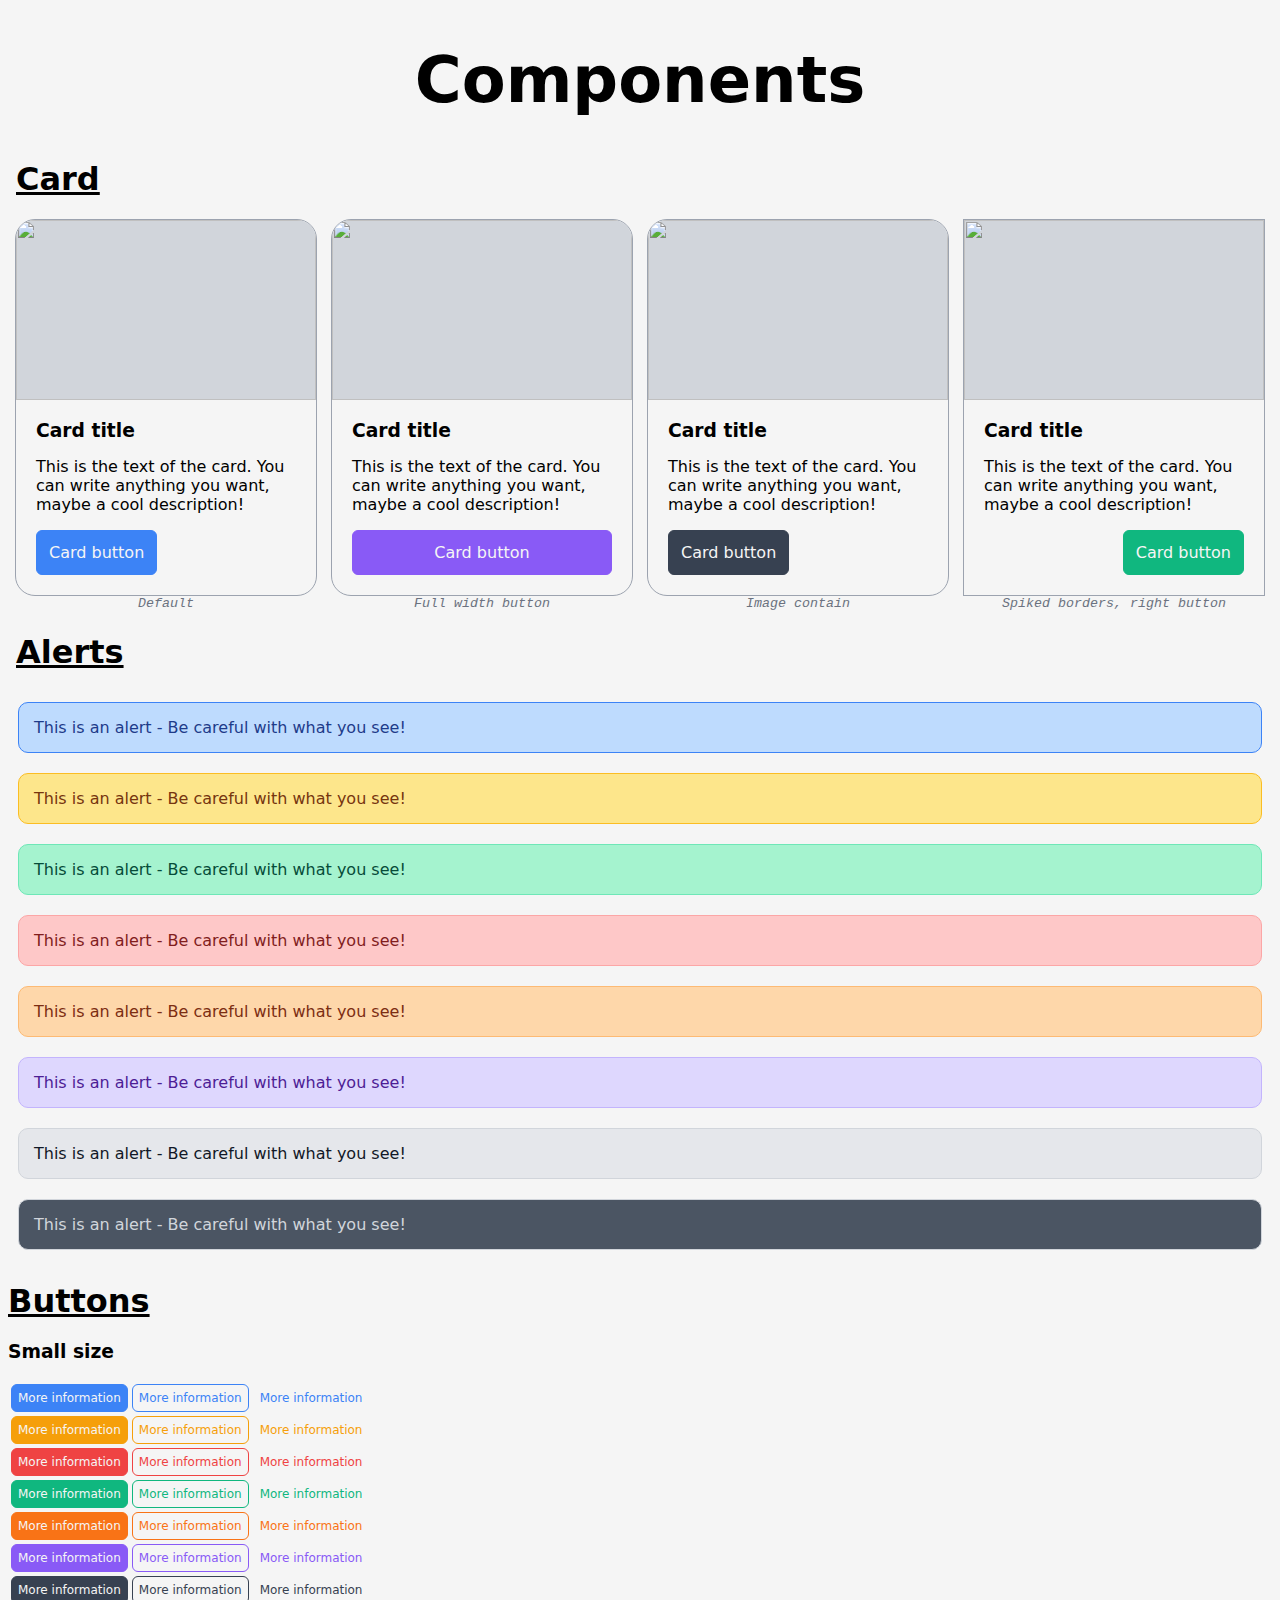
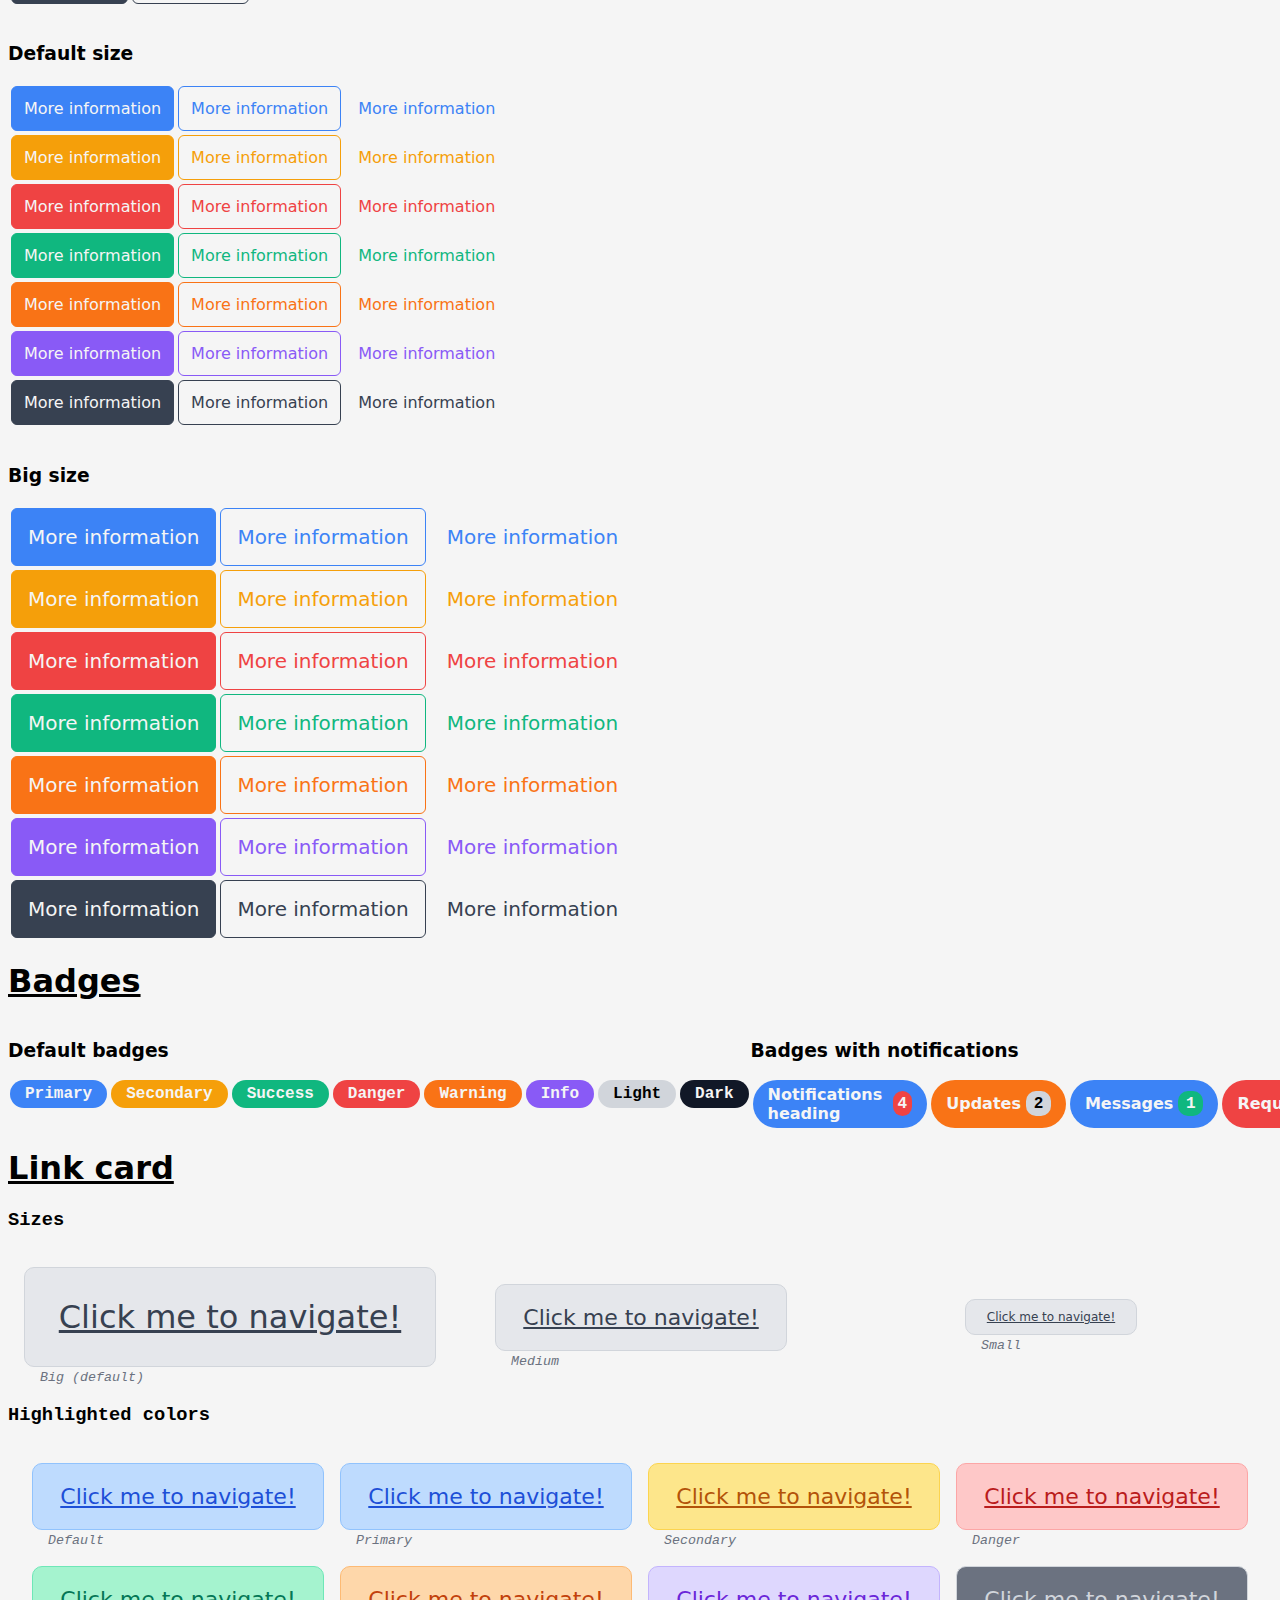
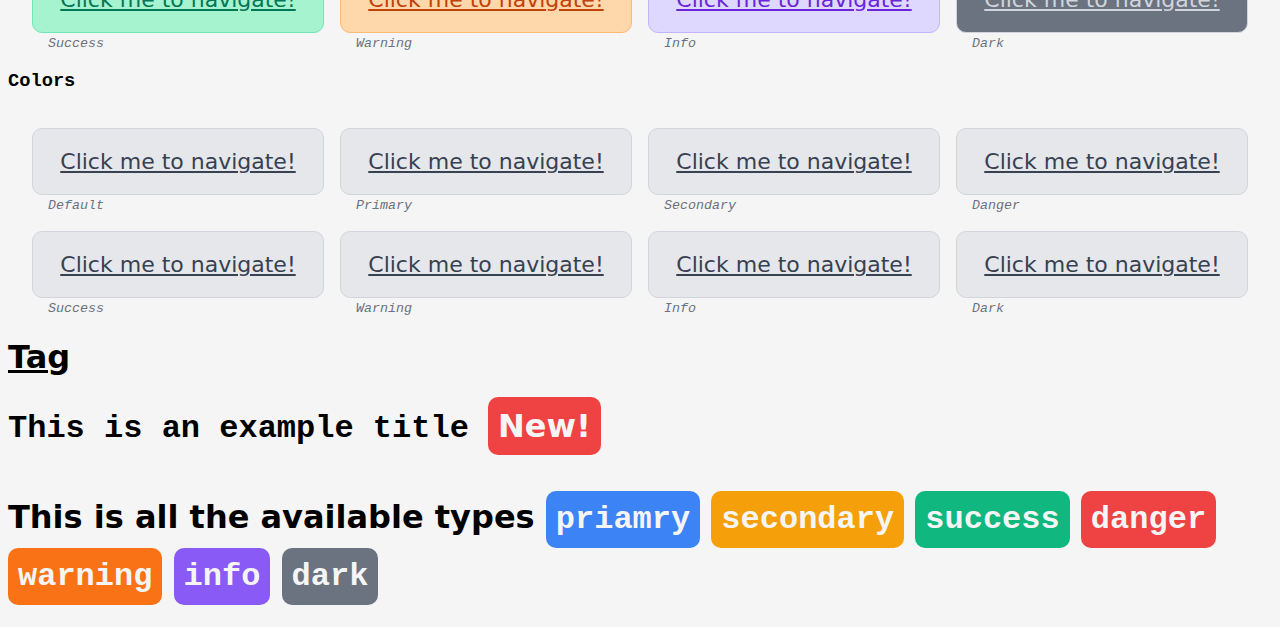
==== commit e1a5b060: "i love css (im on the brink of madness)" ====
--- a/examples/components.html
+++ b/examples/components.html
@@ -13,7 +13,7 @@
     <!-- C-CARD -->
     <!------------>
     <h1 class="g--font-family g--text-decoration-underline g--margin-left-4">Card</h1>
-    <div class="l-columns l-columns--1 l-columns--1@tablet l-columns--4@full-desktop">
+    <div class="l-columns l-columns--centered l-columns--1 l-columns--1@tablet l-columns--4@full-desktop">
         <div class="l-flex l-flex--flex-direction-column l-flex--align-items-center">
             <div class="c-card">
                 <img class="c-card__image c-dev-box" src="https://us.123rf.com/450wm/futurevision/futurevision2307/futurevision230700917/208664062-paisaje-del-parque-nacional-con-arroyo-y-monta%C3%B1as-creado-con-tecnolog%C3%ADa-generativa-de-inteligencia.jpg?ver=6"></img>
@@ -220,9 +220,9 @@
     <!-------------->
     <!-- C-BADGES -->
     <!-------------->
-    <h2 class="g--font-family g--text-decoration-underline">Badges</h2>
-
-    <div class="l-columns l-columns--2">
+    <h1 class="g--font-family g--text-decoration-underline">Badges</h1>
+
+    <div class="l-columns l-columns--1@tablet l-columns--2@full-desktop">
         <div>
             <h3 class="g--font-family">Default badges</h3>
             <div class="l-flex">
@@ -272,10 +272,10 @@
     <!----------------->
     <!-- C-LINK-CARD -->
     <!----------------->
-    <h2 class="g--font-family g--text-decoration-underline">Link card</h2>
+    <h1 class="g--font-family g--text-decoration-underline">Link card</h1>
 
     <h3 class="g--font-family-mono">Sizes</h3>
-    <div class="l-columns l-columns--3 g--margin-5">
+    <div class="l-columns l-columns--centered l-columns--3@full-desktop g--margin-5">
         <div>
             <a class="c-link-card__container l-squared__d g--margin-5" href="#">
                 <div class="c-link-card">
@@ -302,8 +302,76 @@
         </div>
     </div>
 
+    <h3 class="g--font-family-mono">Highlighted colors</h3>
+    <div class="l-columns l-columns--centered l-columns--1 l-columns--2@tablet l-columns--4@full-desktop g--margin-5">
+        <div>
+            <a class="c-link-card__container c-link-card--highlighted l-squared__d g--margin-5" href="#">
+                <div class="c-link-card c-link-card--highlighted c-link-card--medium">
+                    Click me to navigate!
+                </div>
+            </a>
+            <small class="c-small-description">Default</small>
+        </div>
+        <div>
+            <a class="c-link-card__container l-squared__d g--margin-5" href="#">
+                <div class="c-link-card c-link-card--highlighted-primary c-link-card--medium">
+                    Click me to navigate!
+                </div>
+            </a>
+            <small class="c-small-description">Primary</small>
+        </div>
+        <div>
+            <a class="c-link-card__container l-squared__d g--margin-5" href="#">
+                <div class="c-link-card c-link-card--highlighted-secondary c-link-card--medium">
+                    Click me to navigate!
+                </div>
+            </a>
+            <small class="c-small-description">Secondary</small>
+        </div>
+        <div>
+            <a class="c-link-card__container l-squared__d g--margin-5" href="#">
+                <div class="c-link-card c-link-card--highlighted-danger c-link-card--danger c-link-card--medium">
+                    Click me to navigate!
+                </div>
+            </a>
+            <small class="c-small-description">Danger</small>
+        </div>
+        <div>
+            <a class="c-link-card__container l-squared__d g--margin-5" href="#">
+                <div class="c-link-card c-link-card--highlighted-success c-link-card--success c-link-card--medium">
+                    Click me to navigate!
+                </div>
+            </a>
+            <small class="c-small-description">Success</small>
+        </div>
+        <div>
+            <a class="c-link-card__container l-squared__d g--margin-5" href="#">
+                <div class="c-link-card c-link-card--highlighted-warning c-link-card--warning c-link-card--medium">
+                    Click me to navigate!
+                </div>
+            </a>
+            <small class="c-small-description">Warning</small>
+        </div>
+        <div>
+            <a class="c-link-card__container l-squared__d g--margin-5" href="#">
+                <div class="c-link-card c-link-card--highlighted-info c-link-card--info c-link-card--medium">
+                    Click me to navigate!
+                </div>
+            </a>
+            <small class="c-small-description">Info</small>
+        </div>
+        <div>
+            <a class="c-link-card__container l-squared__d g--margin-5" href="#">
+                <div class="c-link-card c-link-card--highlighted-dark c-link-card--dark c-link-card--medium">
+                    Click me to navigate!
+                </div>
+            </a>
+            <small class="c-small-description">Dark</small>
+        </div>
+    </div>
+
     <h3 class="g--font-family-mono">Colors</h3>
-    <div class="l-columns l-columns--4 g--margin-5">
+    <div class="l-columns l-columns--centered l-columns--1 l-columns--2@tablet l-columns--4@full-desktop g--margin-5">
         <div>
             <a class="c-link-card__container l-squared__d g--margin-5" href="#">
                 <div class="c-link-card c-link-card--medium">
@@ -373,7 +441,7 @@
     <!----------->
     <!-- C-TAG -->
     <!----------->
-    <h2 class="g--font-family g--text-decoration-underline">Tag</h2>
+    <h1 class="g--font-family g--text-decoration-underline">Tag</h1>
 
     <div>
         <h1 class="g--font-family-mono">This is an example title <span class="c-tag c-tag--danger">New!</span></h1>
--- a/css/main.css
+++ b/css/main.css
@@ -349,1042 +349,608 @@
 }
 
 @media (min-width: 576px) {
-  .l-area-1\@tablet {
-    display: grid;
-    grid-template-areas: "a";
-  }
-  .l-area-1--a\@tablet {
-    grid-template-areas: "a";
-  }
   .l-area-1--a-vertical\@tablet {
     grid-template-areas: "a";
   }
   .l-area-1--a-horizontal\@tablet {
     grid-template-areas: "a ";
   }
-  .l-area__a\@tablet {
-    grid-area: a;
-  }
-  .l-area-2\@tablet {
-    display: grid;
-    grid-template-areas: "ab";
-  }
-  .l-area-2--ab\@tablet {
-    grid-template-areas: "ab";
-  }
   .l-area-2--ab-vertical\@tablet {
     grid-template-areas: "a""b";
   }
   .l-area-2--ab-horizontal\@tablet {
     grid-template-areas: "a b ";
   }
-  .l-area-2--ba\@tablet {
-    grid-template-areas: "ba";
-  }
   .l-area-2--ba-vertical\@tablet {
     grid-template-areas: "b""a";
   }
   .l-area-2--ba-horizontal\@tablet {
     grid-template-areas: "b a ";
   }
-  .l-area__a\@tablet {
-    grid-area: a;
-  }
-  .l-area__b\@tablet {
-    grid-area: b;
-  }
-  .l-area-3\@tablet {
-    display: grid;
-    grid-template-areas: "abc";
-  }
-  .l-area-3--abc\@tablet {
-    grid-template-areas: "abc";
-  }
   .l-area-3--abc-vertical\@tablet {
     grid-template-areas: "a""b""c";
   }
   .l-area-3--abc-horizontal\@tablet {
     grid-template-areas: "a b c ";
   }
-  .l-area-3--acb\@tablet {
-    grid-template-areas: "acb";
-  }
   .l-area-3--acb-vertical\@tablet {
     grid-template-areas: "a""c""b";
   }
   .l-area-3--acb-horizontal\@tablet {
     grid-template-areas: "a c b ";
   }
-  .l-area-3--bac\@tablet {
-    grid-template-areas: "bac";
-  }
   .l-area-3--bac-vertical\@tablet {
     grid-template-areas: "b""a""c";
   }
   .l-area-3--bac-horizontal\@tablet {
     grid-template-areas: "b a c ";
   }
-  .l-area-3--bca\@tablet {
-    grid-template-areas: "bca";
-  }
   .l-area-3--bca-vertical\@tablet {
     grid-template-areas: "b""c""a";
   }
   .l-area-3--bca-horizontal\@tablet {
     grid-template-areas: "b c a ";
   }
-  .l-area-3--cab\@tablet {
-    grid-template-areas: "cab";
-  }
   .l-area-3--cab-vertical\@tablet {
     grid-template-areas: "c""a""b";
   }
   .l-area-3--cab-horizontal\@tablet {
     grid-template-areas: "c a b ";
   }
-  .l-area-3--cba\@tablet {
-    grid-template-areas: "cba";
-  }
   .l-area-3--cba-vertical\@tablet {
     grid-template-areas: "c""b""a";
   }
   .l-area-3--cba-horizontal\@tablet {
     grid-template-areas: "c b a ";
   }
-  .l-area__a\@tablet {
-    grid-area: a;
-  }
-  .l-area__b\@tablet {
-    grid-area: b;
-  }
-  .l-area__c\@tablet {
-    grid-area: c;
-  }
-  .l-area-4\@tablet {
-    display: grid;
-    grid-template-areas: "abcd";
-  }
-  .l-area-4--abcd\@tablet {
-    grid-template-areas: "abcd";
-  }
   .l-area-4--abcd-vertical\@tablet {
     grid-template-areas: "a""b""c""d";
   }
   .l-area-4--abcd-horizontal\@tablet {
     grid-template-areas: "a b c d ";
   }
-  .l-area-4--bacd\@tablet {
-    grid-template-areas: "bacd";
-  }
   .l-area-4--bacd-vertical\@tablet {
     grid-template-areas: "b""a""c""d";
   }
   .l-area-4--bacd-horizontal\@tablet {
     grid-template-areas: "b a c d ";
   }
-  .l-area-4--cabd\@tablet {
-    grid-template-areas: "cabd";
-  }
   .l-area-4--cabd-vertical\@tablet {
     grid-template-areas: "c""a""b""d";
   }
   .l-area-4--cabd-horizontal\@tablet {
     grid-template-areas: "c a b d ";
   }
-  .l-area-4--acbd\@tablet {
-    grid-template-areas: "acbd";
-  }
   .l-area-4--acbd-vertical\@tablet {
     grid-template-areas: "a""c""b""d";
   }
   .l-area-4--acbd-horizontal\@tablet {
     grid-template-areas: "a c b d ";
   }
-  .l-area-4--bcad\@tablet {
-    grid-template-areas: "bcad";
-  }
   .l-area-4--bcad-vertical\@tablet {
     grid-template-areas: "b""c""a""d";
   }
   .l-area-4--bcad-horizontal\@tablet {
     grid-template-areas: "b c a d ";
   }
-  .l-area-4--cbad\@tablet {
-    grid-template-areas: "cbad";
-  }
   .l-area-4--cbad-vertical\@tablet {
     grid-template-areas: "c""b""a""d";
   }
   .l-area-4--cbad-horizontal\@tablet {
     grid-template-areas: "c b a d ";
   }
-  .l-area-4--cbda\@tablet {
-    grid-template-areas: "cbda";
-  }
   .l-area-4--cbda-vertical\@tablet {
     grid-template-areas: "c""b""d""a";
   }
   .l-area-4--cbda-horizontal\@tablet {
     grid-template-areas: "c b d a ";
   }
-  .l-area-4--bcda\@tablet {
-    grid-template-areas: "bcda";
-  }
   .l-area-4--bcda-vertical\@tablet {
     grid-template-areas: "b""c""d""a";
   }
   .l-area-4--bcda-horizontal\@tablet {
     grid-template-areas: "b c d a ";
   }
-  .l-area-4--dcba\@tablet {
-    grid-template-areas: "dcba";
-  }
   .l-area-4--dcba-vertical\@tablet {
     grid-template-areas: "d""c""b""a";
   }
   .l-area-4--dcba-horizontal\@tablet {
     grid-template-areas: "d c b a ";
   }
-  .l-area-4--cdba\@tablet {
-    grid-template-areas: "cdba";
-  }
   .l-area-4--cdba-vertical\@tablet {
     grid-template-areas: "c""d""b""a";
   }
   .l-area-4--cdba-horizontal\@tablet {
     grid-template-areas: "c d b a ";
   }
-  .l-area-4--bdca\@tablet {
-    grid-template-areas: "bdca";
-  }
   .l-area-4--bdca-vertical\@tablet {
     grid-template-areas: "b""d""c""a";
   }
   .l-area-4--bdca-horizontal\@tablet {
     grid-template-areas: "b d c a ";
   }
-  .l-area-4--dbca\@tablet {
-    grid-template-areas: "dbca";
-  }
   .l-area-4--dbca-vertical\@tablet {
     grid-template-areas: "d""b""c""a";
   }
   .l-area-4--dbca-horizontal\@tablet {
     grid-template-areas: "d b c a ";
   }
-  .l-area-4--dacb\@tablet {
-    grid-template-areas: "dacb";
-  }
   .l-area-4--dacb-vertical\@tablet {
     grid-template-areas: "d""a""c""b";
   }
   .l-area-4--dacb-horizontal\@tablet {
     grid-template-areas: "d a c b ";
   }
-  .l-area-4--adcb\@tablet {
-    grid-template-areas: "adcb";
-  }
   .l-area-4--adcb-vertical\@tablet {
     grid-template-areas: "a""d""c""b";
   }
   .l-area-4--adcb-horizontal\@tablet {
     grid-template-areas: "a d c b ";
   }
-  .l-area-4--cdab\@tablet {
-    grid-template-areas: "cdab";
-  }
   .l-area-4--cdab-vertical\@tablet {
     grid-template-areas: "c""d""a""b";
   }
   .l-area-4--cdab-horizontal\@tablet {
     grid-template-areas: "c d a b ";
   }
-  .l-area-4--dcab\@tablet {
-    grid-template-areas: "dcab";
-  }
   .l-area-4--dcab-vertical\@tablet {
     grid-template-areas: "d""c""a""b";
   }
   .l-area-4--dcab-horizontal\@tablet {
     grid-template-areas: "d c a b ";
   }
-  .l-area-4--acdb\@tablet {
-    grid-template-areas: "acdb";
-  }
   .l-area-4--acdb-vertical\@tablet {
     grid-template-areas: "a""c""d""b";
   }
   .l-area-4--acdb-horizontal\@tablet {
     grid-template-areas: "a c d b ";
   }
-  .l-area-4--cadb\@tablet {
-    grid-template-areas: "cadb";
-  }
   .l-area-4--cadb-vertical\@tablet {
     grid-template-areas: "c""a""d""b";
   }
   .l-area-4--cadb-horizontal\@tablet {
     grid-template-areas: "c a d b ";
   }
-  .l-area-4--badc\@tablet {
-    grid-template-areas: "badc";
-  }
   .l-area-4--badc-vertical\@tablet {
     grid-template-areas: "b""a""d""c";
   }
   .l-area-4--badc-horizontal\@tablet {
     grid-template-areas: "b a d c ";
   }
-  .l-area-4--abdc\@tablet {
-    grid-template-areas: "abdc";
-  }
   .l-area-4--abdc-vertical\@tablet {
     grid-template-areas: "a""b""d""c";
   }
   .l-area-4--abdc-horizontal\@tablet {
     grid-template-areas: "a b d c ";
   }
-  .l-area-4--dbac\@tablet {
-    grid-template-areas: "dbac";
-  }
   .l-area-4--dbac-vertical\@tablet {
     grid-template-areas: "d""b""a""c";
   }
   .l-area-4--dbac-horizontal\@tablet {
     grid-template-areas: "d b a c ";
   }
-  .l-area-4--bdac\@tablet {
-    grid-template-areas: "bdac";
-  }
   .l-area-4--bdac-vertical\@tablet {
     grid-template-areas: "b""d""a""c";
   }
   .l-area-4--bdac-horizontal\@tablet {
     grid-template-areas: "b d a c ";
   }
-  .l-area-4--adbc\@tablet {
-    grid-template-areas: "adbc";
-  }
   .l-area-4--adbc-vertical\@tablet {
     grid-template-areas: "a""d""b""c";
   }
   .l-area-4--adbc-horizontal\@tablet {
     grid-template-areas: "a d b c ";
   }
-  .l-area-4--dabc\@tablet {
-    grid-template-areas: "dabc";
-  }
   .l-area-4--dabc-vertical\@tablet {
     grid-template-areas: "d""a""b""c";
   }
   .l-area-4--dabc-horizontal\@tablet {
     grid-template-areas: "d a b c ";
   }
-  .l-area__a\@tablet {
-    grid-area: a;
-  }
-  .l-area__b\@tablet {
-    grid-area: b;
-  }
-  .l-area__c\@tablet {
-    grid-area: c;
-  }
-  .l-area__d\@tablet {
-    grid-area: d;
-  }
 }
 @media (min-width: 768px) {
-  .l-area-1\@desktop {
-    display: grid;
-    grid-template-areas: "a";
-  }
-  .l-area-1--a\@desktop {
-    grid-template-areas: "a";
-  }
   .l-area-1--a-vertical\@desktop {
     grid-template-areas: "a";
   }
   .l-area-1--a-horizontal\@desktop {
     grid-template-areas: "a ";
   }
-  .l-area__a\@desktop {
-    grid-area: a;
-  }
-  .l-area-2\@desktop {
-    display: grid;
-    grid-template-areas: "ab";
-  }
-  .l-area-2--ab\@desktop {
-    grid-template-areas: "ab";
-  }
   .l-area-2--ab-vertical\@desktop {
     grid-template-areas: "a""b";
   }
   .l-area-2--ab-horizontal\@desktop {
     grid-template-areas: "a b ";
   }
-  .l-area-2--ba\@desktop {
-    grid-template-areas: "ba";
-  }
   .l-area-2--ba-vertical\@desktop {
     grid-template-areas: "b""a";
   }
   .l-area-2--ba-horizontal\@desktop {
     grid-template-areas: "b a ";
   }
-  .l-area__a\@desktop {
-    grid-area: a;
-  }
-  .l-area__b\@desktop {
-    grid-area: b;
-  }
-  .l-area-3\@desktop {
-    display: grid;
-    grid-template-areas: "abc";
-  }
-  .l-area-3--abc\@desktop {
-    grid-template-areas: "abc";
-  }
   .l-area-3--abc-vertical\@desktop {
     grid-template-areas: "a""b""c";
   }
   .l-area-3--abc-horizontal\@desktop {
     grid-template-areas: "a b c ";
   }
-  .l-area-3--acb\@desktop {
-    grid-template-areas: "acb";
-  }
   .l-area-3--acb-vertical\@desktop {
     grid-template-areas: "a""c""b";
   }
   .l-area-3--acb-horizontal\@desktop {
     grid-template-areas: "a c b ";
   }
-  .l-area-3--bac\@desktop {
-    grid-template-areas: "bac";
-  }
   .l-area-3--bac-vertical\@desktop {
     grid-template-areas: "b""a""c";
   }
   .l-area-3--bac-horizontal\@desktop {
     grid-template-areas: "b a c ";
   }
-  .l-area-3--bca\@desktop {
-    grid-template-areas: "bca";
-  }
   .l-area-3--bca-vertical\@desktop {
     grid-template-areas: "b""c""a";
   }
   .l-area-3--bca-horizontal\@desktop {
     grid-template-areas: "b c a ";
   }
-  .l-area-3--cab\@desktop {
-    grid-template-areas: "cab";
-  }
   .l-area-3--cab-vertical\@desktop {
     grid-template-areas: "c""a""b";
   }
   .l-area-3--cab-horizontal\@desktop {
     grid-template-areas: "c a b ";
   }
-  .l-area-3--cba\@desktop {
-    grid-template-areas: "cba";
-  }
   .l-area-3--cba-vertical\@desktop {
     grid-template-areas: "c""b""a";
   }
   .l-area-3--cba-horizontal\@desktop {
     grid-template-areas: "c b a ";
   }
-  .l-area__a\@desktop {
-    grid-area: a;
-  }
-  .l-area__b\@desktop {
-    grid-area: b;
-  }
-  .l-area__c\@desktop {
-    grid-area: c;
-  }
-  .l-area-4\@desktop {
-    display: grid;
-    grid-template-areas: "abcd";
-  }
-  .l-area-4--abcd\@desktop {
-    grid-template-areas: "abcd";
-  }
   .l-area-4--abcd-vertical\@desktop {
     grid-template-areas: "a""b""c""d";
   }
   .l-area-4--abcd-horizontal\@desktop {
     grid-template-areas: "a b c d ";
   }
-  .l-area-4--bacd\@desktop {
-    grid-template-areas: "bacd";
-  }
   .l-area-4--bacd-vertical\@desktop {
     grid-template-areas: "b""a""c""d";
   }
   .l-area-4--bacd-horizontal\@desktop {
     grid-template-areas: "b a c d ";
   }
-  .l-area-4--cabd\@desktop {
-    grid-template-areas: "cabd";
-  }
   .l-area-4--cabd-vertical\@desktop {
     grid-template-areas: "c""a""b""d";
   }
   .l-area-4--cabd-horizontal\@desktop {
     grid-template-areas: "c a b d ";
   }
-  .l-area-4--acbd\@desktop {
-    grid-template-areas: "acbd";
-  }
   .l-area-4--acbd-vertical\@desktop {
     grid-template-areas: "a""c""b""d";
   }
   .l-area-4--acbd-horizontal\@desktop {
     grid-template-areas: "a c b d ";
   }
-  .l-area-4--bcad\@desktop {
-    grid-template-areas: "bcad";
-  }
   .l-area-4--bcad-vertical\@desktop {
     grid-template-areas: "b""c""a""d";
   }
   .l-area-4--bcad-horizontal\@desktop {
     grid-template-areas: "b c a d ";
   }
-  .l-area-4--cbad\@desktop {
-    grid-template-areas: "cbad";
-  }
   .l-area-4--cbad-vertical\@desktop {
     grid-template-areas: "c""b""a""d";
   }
   .l-area-4--cbad-horizontal\@desktop {
     grid-template-areas: "c b a d ";
   }
-  .l-area-4--cbda\@desktop {
-    grid-template-areas: "cbda";
-  }
   .l-area-4--cbda-vertical\@desktop {
     grid-template-areas: "c""b""d""a";
   }
   .l-area-4--cbda-horizontal\@desktop {
     grid-template-areas: "c b d a ";
   }
-  .l-area-4--bcda\@desktop {
-    grid-template-areas: "bcda";
-  }
   .l-area-4--bcda-vertical\@desktop {
     grid-template-areas: "b""c""d""a";
   }
   .l-area-4--bcda-horizontal\@desktop {
     grid-template-areas: "b c d a ";
   }
-  .l-area-4--dcba\@desktop {
-    grid-template-areas: "dcba";
-  }
   .l-area-4--dcba-vertical\@desktop {
     grid-template-areas: "d""c""b""a";
   }
   .l-area-4--dcba-horizontal\@desktop {
     grid-template-areas: "d c b a ";
   }
-  .l-area-4--cdba\@desktop {
-    grid-template-areas: "cdba";
-  }
   .l-area-4--cdba-vertical\@desktop {
     grid-template-areas: "c""d""b""a";
   }
   .l-area-4--cdba-horizontal\@desktop {
     grid-template-areas: "c d b a ";
   }
-  .l-area-4--bdca\@desktop {
-    grid-template-areas: "bdca";
-  }
   .l-area-4--bdca-vertical\@desktop {
     grid-template-areas: "b""d""c""a";
   }
   .l-area-4--bdca-horizontal\@desktop {
     grid-template-areas: "b d c a ";
   }
-  .l-area-4--dbca\@desktop {
-    grid-template-areas: "dbca";
-  }
   .l-area-4--dbca-vertical\@desktop {
     grid-template-areas: "d""b""c""a";
   }
   .l-area-4--dbca-horizontal\@desktop {
     grid-template-areas: "d b c a ";
   }
-  .l-area-4--dacb\@desktop {
-    grid-template-areas: "dacb";
-  }
   .l-area-4--dacb-vertical\@desktop {
     grid-template-areas: "d""a""c""b";
   }
   .l-area-4--dacb-horizontal\@desktop {
     grid-template-areas: "d a c b ";
   }
-  .l-area-4--adcb\@desktop {
-    grid-template-areas: "adcb";
-  }
   .l-area-4--adcb-vertical\@desktop {
     grid-template-areas: "a""d""c""b";
   }
   .l-area-4--adcb-horizontal\@desktop {
     grid-template-areas: "a d c b ";
   }
-  .l-area-4--cdab\@desktop {
-    grid-template-areas: "cdab";
-  }
   .l-area-4--cdab-vertical\@desktop {
     grid-template-areas: "c""d""a""b";
   }
   .l-area-4--cdab-horizontal\@desktop {
     grid-template-areas: "c d a b ";
   }
-  .l-area-4--dcab\@desktop {
-    grid-template-areas: "dcab";
-  }
   .l-area-4--dcab-vertical\@desktop {
     grid-template-areas: "d""c""a""b";
   }
   .l-area-4--dcab-horizontal\@desktop {
     grid-template-areas: "d c a b ";
   }
-  .l-area-4--acdb\@desktop {
-    grid-template-areas: "acdb";
-  }
   .l-area-4--acdb-vertical\@desktop {
     grid-template-areas: "a""c""d""b";
   }
   .l-area-4--acdb-horizontal\@desktop {
     grid-template-areas: "a c d b ";
   }
-  .l-area-4--cadb\@desktop {
-    grid-template-areas: "cadb";
-  }
   .l-area-4--cadb-vertical\@desktop {
     grid-template-areas: "c""a""d""b";
   }
   .l-area-4--cadb-horizontal\@desktop {
     grid-template-areas: "c a d b ";
   }
-  .l-area-4--badc\@desktop {
-    grid-template-areas: "badc";
-  }
   .l-area-4--badc-vertical\@desktop {
     grid-template-areas: "b""a""d""c";
   }
   .l-area-4--badc-horizontal\@desktop {
     grid-template-areas: "b a d c ";
   }
-  .l-area-4--abdc\@desktop {
-    grid-template-areas: "abdc";
-  }
   .l-area-4--abdc-vertical\@desktop {
     grid-template-areas: "a""b""d""c";
   }
   .l-area-4--abdc-horizontal\@desktop {
     grid-template-areas: "a b d c ";
   }
-  .l-area-4--dbac\@desktop {
-    grid-template-areas: "dbac";
-  }
   .l-area-4--dbac-vertical\@desktop {
     grid-template-areas: "d""b""a""c";
   }
   .l-area-4--dbac-horizontal\@desktop {
     grid-template-areas: "d b a c ";
   }
-  .l-area-4--bdac\@desktop {
-    grid-template-areas: "bdac";
-  }
   .l-area-4--bdac-vertical\@desktop {
     grid-template-areas: "b""d""a""c";
   }
   .l-area-4--bdac-horizontal\@desktop {
     grid-template-areas: "b d a c ";
   }
-  .l-area-4--adbc\@desktop {
-    grid-template-areas: "adbc";
-  }
   .l-area-4--adbc-vertical\@desktop {
     grid-template-areas: "a""d""b""c";
   }
   .l-area-4--adbc-horizontal\@desktop {
     grid-template-areas: "a d b c ";
   }
-  .l-area-4--dabc\@desktop {
-    grid-template-areas: "dabc";
-  }
   .l-area-4--dabc-vertical\@desktop {
     grid-template-areas: "d""a""b""c";
   }
   .l-area-4--dabc-horizontal\@desktop {
     grid-template-areas: "d a b c ";
   }
-  .l-area__a\@desktop {
-    grid-area: a;
-  }
-  .l-area__b\@desktop {
-    grid-area: b;
-  }
-  .l-area__c\@desktop {
-    grid-area: c;
-  }
-  .l-area__d\@desktop {
-    grid-area: d;
-  }
 }
 @media (min-width: 992px) {
-  .l-area-1\@full-desktop {
-    display: grid;
-    grid-template-areas: "a";
-  }
-  .l-area-1--a\@full-desktop {
-    grid-template-areas: "a";
-  }
   .l-area-1--a-vertical\@full-desktop {
     grid-template-areas: "a";
   }
   .l-area-1--a-horizontal\@full-desktop {
     grid-template-areas: "a ";
   }
-  .l-area__a\@full-desktop {
-    grid-area: a;
-  }
-  .l-area-2\@full-desktop {
-    display: grid;
-    grid-template-areas: "ab";
-  }
-  .l-area-2--ab\@full-desktop {
-    grid-template-areas: "ab";
-  }
   .l-area-2--ab-vertical\@full-desktop {
     grid-template-areas: "a""b";
   }
   .l-area-2--ab-horizontal\@full-desktop {
     grid-template-areas: "a b ";
   }
-  .l-area-2--ba\@full-desktop {
-    grid-template-areas: "ba";
-  }
   .l-area-2--ba-vertical\@full-desktop {
     grid-template-areas: "b""a";
   }
   .l-area-2--ba-horizontal\@full-desktop {
     grid-template-areas: "b a ";
   }
-  .l-area__a\@full-desktop {
-    grid-area: a;
-  }
-  .l-area__b\@full-desktop {
-    grid-area: b;
-  }
-  .l-area-3\@full-desktop {
-    display: grid;
-    grid-template-areas: "abc";
-  }
-  .l-area-3--abc\@full-desktop {
-    grid-template-areas: "abc";
-  }
   .l-area-3--abc-vertical\@full-desktop {
     grid-template-areas: "a""b""c";
   }
   .l-area-3--abc-horizontal\@full-desktop {
     grid-template-areas: "a b c ";
   }
-  .l-area-3--acb\@full-desktop {
-    grid-template-areas: "acb";
-  }
   .l-area-3--acb-vertical\@full-desktop {
     grid-template-areas: "a""c""b";
   }
   .l-area-3--acb-horizontal\@full-desktop {
     grid-template-areas: "a c b ";
   }
-  .l-area-3--bac\@full-desktop {
-    grid-template-areas: "bac";
-  }
   .l-area-3--bac-vertical\@full-desktop {
     grid-template-areas: "b""a""c";
   }
   .l-area-3--bac-horizontal\@full-desktop {
     grid-template-areas: "b a c ";
   }
-  .l-area-3--bca\@full-desktop {
-    grid-template-areas: "bca";
-  }
   .l-area-3--bca-vertical\@full-desktop {
     grid-template-areas: "b""c""a";
   }
   .l-area-3--bca-horizontal\@full-desktop {
     grid-template-areas: "b c a ";
   }
-  .l-area-3--cab\@full-desktop {
-    grid-template-areas: "cab";
-  }
   .l-area-3--cab-vertical\@full-desktop {
     grid-template-areas: "c""a""b";
   }
   .l-area-3--cab-horizontal\@full-desktop {
     grid-template-areas: "c a b ";
   }
-  .l-area-3--cba\@full-desktop {
-    grid-template-areas: "cba";
-  }
   .l-area-3--cba-vertical\@full-desktop {
     grid-template-areas: "c""b""a";
   }
   .l-area-3--cba-horizontal\@full-desktop {
     grid-template-areas: "c b a ";
   }
-  .l-area__a\@full-desktop {
-    grid-area: a;
-  }
-  .l-area__b\@full-desktop {
-    grid-area: b;
-  }
-  .l-area__c\@full-desktop {
-    grid-area: c;
-  }
-  .l-area-4\@full-desktop {
-    display: grid;
-    grid-template-areas: "abcd";
-  }
-  .l-area-4--abcd\@full-desktop {
-    grid-template-areas: "abcd";
-  }
   .l-area-4--abcd-vertical\@full-desktop {
     grid-template-areas: "a""b""c""d";
   }
   .l-area-4--abcd-horizontal\@full-desktop {
     grid-template-areas: "a b c d ";
   }
-  .l-area-4--bacd\@full-desktop {
-    grid-template-areas: "bacd";
-  }
   .l-area-4--bacd-vertical\@full-desktop {
     grid-template-areas: "b""a""c""d";
   }
   .l-area-4--bacd-horizontal\@full-desktop {
     grid-template-areas: "b a c d ";
   }
-  .l-area-4--cabd\@full-desktop {
-    grid-template-areas: "cabd";
-  }
   .l-area-4--cabd-vertical\@full-desktop {
     grid-template-areas: "c""a""b""d";
   }
   .l-area-4--cabd-horizontal\@full-desktop {
     grid-template-areas: "c a b d ";
   }
-  .l-area-4--acbd\@full-desktop {
-    grid-template-areas: "acbd";
-  }
   .l-area-4--acbd-vertical\@full-desktop {
     grid-template-areas: "a""c""b""d";
   }
   .l-area-4--acbd-horizontal\@full-desktop {
     grid-template-areas: "a c b d ";
   }
-  .l-area-4--bcad\@full-desktop {
-    grid-template-areas: "bcad";
-  }
   .l-area-4--bcad-vertical\@full-desktop {
     grid-template-areas: "b""c""a""d";
   }
   .l-area-4--bcad-horizontal\@full-desktop {
     grid-template-areas: "b c a d ";
   }
-  .l-area-4--cbad\@full-desktop {
-    grid-template-areas: "cbad";
-  }
   .l-area-4--cbad-vertical\@full-desktop {
     grid-template-areas: "c""b""a""d";
   }
   .l-area-4--cbad-horizontal\@full-desktop {
     grid-template-areas: "c b a d ";
   }
-  .l-area-4--cbda\@full-desktop {
-    grid-template-areas: "cbda";
-  }
   .l-area-4--cbda-vertical\@full-desktop {
     grid-template-areas: "c""b""d""a";
   }
   .l-area-4--cbda-horizontal\@full-desktop {
     grid-template-areas: "c b d a ";
   }
-  .l-area-4--bcda\@full-desktop {
-    grid-template-areas: "bcda";
-  }
   .l-area-4--bcda-vertical\@full-desktop {
     grid-template-areas: "b""c""d""a";
   }
   .l-area-4--bcda-horizontal\@full-desktop {
     grid-template-areas: "b c d a ";
   }
-  .l-area-4--dcba\@full-desktop {
-    grid-template-areas: "dcba";
-  }
   .l-area-4--dcba-vertical\@full-desktop {
     grid-template-areas: "d""c""b""a";
   }
   .l-area-4--dcba-horizontal\@full-desktop {
     grid-template-areas: "d c b a ";
   }
-  .l-area-4--cdba\@full-desktop {
-    grid-template-areas: "cdba";
-  }
   .l-area-4--cdba-vertical\@full-desktop {
     grid-template-areas: "c""d""b""a";
   }
   .l-area-4--cdba-horizontal\@full-desktop {
     grid-template-areas: "c d b a ";
   }
-  .l-area-4--bdca\@full-desktop {
-    grid-template-areas: "bdca";
-  }
   .l-area-4--bdca-vertical\@full-desktop {
     grid-template-areas: "b""d""c""a";
   }
   .l-area-4--bdca-horizontal\@full-desktop {
     grid-template-areas: "b d c a ";
   }
-  .l-area-4--dbca\@full-desktop {
-    grid-template-areas: "dbca";
-  }
   .l-area-4--dbca-vertical\@full-desktop {
     grid-template-areas: "d""b""c""a";
   }
   .l-area-4--dbca-horizontal\@full-desktop {
     grid-template-areas: "d b c a ";
   }
-  .l-area-4--dacb\@full-desktop {
-    grid-template-areas: "dacb";
-  }
   .l-area-4--dacb-vertical\@full-desktop {
     grid-template-areas: "d""a""c""b";
   }
   .l-area-4--dacb-horizontal\@full-desktop {
     grid-template-areas: "d a c b ";
   }
-  .l-area-4--adcb\@full-desktop {
-    grid-template-areas: "adcb";
-  }
   .l-area-4--adcb-vertical\@full-desktop {
     grid-template-areas: "a""d""c""b";
   }
   .l-area-4--adcb-horizontal\@full-desktop {
     grid-template-areas: "a d c b ";
   }
-  .l-area-4--cdab\@full-desktop {
-    grid-template-areas: "cdab";
-  }
   .l-area-4--cdab-vertical\@full-desktop {
     grid-template-areas: "c""d""a""b";
   }
   .l-area-4--cdab-horizontal\@full-desktop {
     grid-template-areas: "c d a b ";
   }
-  .l-area-4--dcab\@full-desktop {
-    grid-template-areas: "dcab";
-  }
   .l-area-4--dcab-vertical\@full-desktop {
     grid-template-areas: "d""c""a""b";
   }
   .l-area-4--dcab-horizontal\@full-desktop {
     grid-template-areas: "d c a b ";
   }
-  .l-area-4--acdb\@full-desktop {
-    grid-template-areas: "acdb";
-  }
   .l-area-4--acdb-vertical\@full-desktop {
     grid-template-areas: "a""c""d""b";
   }
   .l-area-4--acdb-horizontal\@full-desktop {
     grid-template-areas: "a c d b ";
   }
-  .l-area-4--cadb\@full-desktop {
-    grid-template-areas: "cadb";
-  }
   .l-area-4--cadb-vertical\@full-desktop {
     grid-template-areas: "c""a""d""b";
   }
   .l-area-4--cadb-horizontal\@full-desktop {
     grid-template-areas: "c a d b ";
   }
-  .l-area-4--badc\@full-desktop {
-    grid-template-areas: "badc";
-  }
   .l-area-4--badc-vertical\@full-desktop {
     grid-template-areas: "b""a""d""c";
   }
   .l-area-4--badc-horizontal\@full-desktop {
     grid-template-areas: "b a d c ";
   }
-  .l-area-4--abdc\@full-desktop {
-    grid-template-areas: "abdc";
-  }
   .l-area-4--abdc-vertical\@full-desktop {
     grid-template-areas: "a""b""d""c";
   }
   .l-area-4--abdc-horizontal\@full-desktop {
     grid-template-areas: "a b d c ";
   }
-  .l-area-4--dbac\@full-desktop {
-    grid-template-areas: "dbac";
-  }
   .l-area-4--dbac-vertical\@full-desktop {
     grid-template-areas: "d""b""a""c";
   }
   .l-area-4--dbac-horizontal\@full-desktop {
     grid-template-areas: "d b a c ";
   }
-  .l-area-4--bdac\@full-desktop {
-    grid-template-areas: "bdac";
-  }
   .l-area-4--bdac-vertical\@full-desktop {
     grid-template-areas: "b""d""a""c";
   }
   .l-area-4--bdac-horizontal\@full-desktop {
     grid-template-areas: "b d a c ";
   }
-  .l-area-4--adbc\@full-desktop {
-    grid-template-areas: "adbc";
-  }
   .l-area-4--adbc-vertical\@full-desktop {
     grid-template-areas: "a""d""b""c";
   }
   .l-area-4--adbc-horizontal\@full-desktop {
     grid-template-areas: "a d b c ";
   }
-  .l-area-4--dabc\@full-desktop {
-    grid-template-areas: "dabc";
-  }
   .l-area-4--dabc-vertical\@full-desktop {
     grid-template-areas: "d""a""b""c";
   }
   .l-area-4--dabc-horizontal\@full-desktop {
     grid-template-areas: "d a b c ";
   }
-  .l-area__a\@full-desktop {
-    grid-area: a;
-  }
-  .l-area__b\@full-desktop {
-    grid-area: b;
-  }
-  .l-area__c\@full-desktop {
-    grid-area: c;
-  }
-  .l-area__d\@full-desktop {
-    grid-area: d;
-  }
 }
 .l-columns {
   display: grid;
+  grid-template-columns: repeat(2, 1fr);
 }
 .l-columns--1 {
   grid-template-columns: repeat(1, 1fr);
@@ -1416,6 +982,9 @@
 .l-columns--10 {
   grid-template-columns: repeat(10, 1fr);
 }
+.l-columns__area {
+  grid-column: span 2;
+}
 .l-columns__area--span-1 {
   grid-column: span 1;
 }
@@ -1445,6 +1014,12 @@
 }
 .l-columns__area--span-10 {
   grid-column: span 10;
+}
+.l-columns--centered {
+  justify-content: space-evenly;
+  justify-items: center;
+  align-content: space-evenly;
+  align-items: center;
 }
 
 @media (min-width: 576px) {
@@ -1508,6 +1083,12 @@
   .l-columns__area--span-10\@tablet {
     grid-column: span 10;
   }
+  .l-columns--centered\@tablet {
+    justify-content: space-evenly;
+    justify-items: center;
+    align-content: space-evenly;
+    align-items: center;
+  }
 }
 @media (min-width: 768px) {
   .l-columns--1\@desktop {
@@ -1570,6 +1151,12 @@
   .l-columns__area--span-10\@desktop {
     grid-column: span 10;
   }
+  .l-columns--centered\@desktop {
+    justify-content: space-evenly;
+    justify-items: center;
+    align-content: space-evenly;
+    align-items: center;
+  }
 }
 @media (min-width: 992px) {
   .l-columns--1\@full-desktop {
@@ -1632,6 +1219,12 @@
   .l-columns__area--span-10\@full-desktop {
     grid-column: span 10;
   }
+  .l-columns--centered\@full-desktop {
+    justify-content: space-evenly;
+    justify-items: center;
+    align-content: space-evenly;
+    align-items: center;
+  }
 }
 .l-dashboard {
   display: grid;
@@ -1671,8 +1264,51 @@
   grid-area: g;
 }
 
+@media (min-width: 576px) {
+  .l-dashboard--nav-left\@tablet {
+    grid-template-areas: "a a a a a" "b c c d d" "b e e f f" "g g g g g";
+  }
+  .l-dashboard--nav-right\@tablet {
+    grid-template-areas: "a a a a a" "c c d d b" "e e f f b" "g g g g g";
+  }
+  .l-dashboard--nav-top\@tablet {
+    grid-template-areas: "a a a a" "b b b b" "c c d d" "e e f f" "g g g g";
+  }
+  .l-dashboard--nav-bottom\@tablet {
+    grid-template-areas: "a a a a" "c c d d" "e e f f" "b b b b" "g g g g";
+  }
+}
+@media (min-width: 768px) {
+  .l-dashboard--nav-left\@desktop {
+    grid-template-areas: "a a a a a" "b c c d d" "b e e f f" "g g g g g";
+  }
+  .l-dashboard--nav-right\@desktop {
+    grid-template-areas: "a a a a a" "c c d d b" "e e f f b" "g g g g g";
+  }
+  .l-dashboard--nav-top\@desktop {
+    grid-template-areas: "a a a a" "b b b b" "c c d d" "e e f f" "g g g g";
+  }
+  .l-dashboard--nav-bottom\@desktop {
+    grid-template-areas: "a a a a" "c c d d" "e e f f" "b b b b" "g g g g";
+  }
+}
+@media (min-width: 992px) {
+  .l-dashboard--nav-left\@full-desktop {
+    grid-template-areas: "a a a a a" "b c c d d" "b e e f f" "g g g g g";
+  }
+  .l-dashboard--nav-right\@full-desktop {
+    grid-template-areas: "a a a a a" "c c d d b" "e e f f b" "g g g g g";
+  }
+  .l-dashboard--nav-top\@full-desktop {
+    grid-template-areas: "a a a a" "b b b b" "c c d d" "e e f f" "g g g g";
+  }
+  .l-dashboard--nav-bottom\@full-desktop {
+    grid-template-areas: "a a a a" "c c d d" "e e f f" "b b b b" "g g g g";
+  }
+}
 .l-rows {
   display: grid;
+  grid-template-rows: repeat(2, 1fr);
 }
 .l-rows--1 {
   grid-template-rows: repeat(1, 1fr);
@@ -1703,6 +1339,39 @@
 }
 .l-rows--10 {
   grid-template-rows: repeat(10, 1fr);
+}
+.l-rows__area {
+  grid-row: span 2;
+}
+.l-rows__area--span-1 {
+  grid-row: span 1;
+}
+.l-rows__area--span-2 {
+  grid-row: span 2;
+}
+.l-rows__area--span-3 {
+  grid-row: span 3;
+}
+.l-rows__area--span-4 {
+  grid-row: span 4;
+}
+.l-rows__area--span-5 {
+  grid-row: span 5;
+}
+.l-rows__area--span-6 {
+  grid-row: span 6;
+}
+.l-rows__area--span-7 {
+  grid-row: span 7;
+}
+.l-rows__area--span-8 {
+  grid-row: span 8;
+}
+.l-rows__area--span-9 {
+  grid-row: span 9;
+}
+.l-rows__area--span-10 {
+  grid-row: span 10;
 }
 
 @media (min-width: 576px) {
@@ -1839,6 +1508,84 @@
   grid-area: c;
 }
 
+@media (min-width: 576px) {
+  .l-newspaper--a-b-left\@tablet {
+    grid-template-areas: "a a b" "a a b" "c c c";
+  }
+  .l-newspaper--b-a-left\@tablet {
+    grid-template-areas: "b b a" "b b a" "c c c";
+  }
+  .l-newspaper--a-b-right\@tablet {
+    grid-template-areas: "a b b" "a b b" "c c c";
+  }
+  .l-newspaper--b-a-right\@tablet {
+    grid-template-areas: "b a a" "b a a" "c c c";
+  }
+  .l-newspaper--a-b-left-reverse\@tablet {
+    grid-template-areas: "c c c" "a a b" "a a b";
+  }
+  .l-newspaper--b-a-left-reverse\@tablet {
+    grid-template-areas: "c c c" "b b a" "b b a";
+  }
+  .l-newspaper--a-b-right-reverse\@tablet {
+    grid-template-areas: "c c c" "a b b" "a b b";
+  }
+  .l-newspaper--b-a-right-reverse\@tablet {
+    grid-template-areas: "c c c" "b a a" "b a a";
+  }
+}
+@media (min-width: 768px) {
+  .l-newspaper--a-b-left\@desktop {
+    grid-template-areas: "a a b" "a a b" "c c c";
+  }
+  .l-newspaper--b-a-left\@desktop {
+    grid-template-areas: "b b a" "b b a" "c c c";
+  }
+  .l-newspaper--a-b-right\@desktop {
+    grid-template-areas: "a b b" "a b b" "c c c";
+  }
+  .l-newspaper--b-a-right\@desktop {
+    grid-template-areas: "b a a" "b a a" "c c c";
+  }
+  .l-newspaper--a-b-left-reverse\@desktop {
+    grid-template-areas: "c c c" "a a b" "a a b";
+  }
+  .l-newspaper--b-a-left-reverse\@desktop {
+    grid-template-areas: "c c c" "b b a" "b b a";
+  }
+  .l-newspaper--a-b-right-reverse\@desktop {
+    grid-template-areas: "c c c" "a b b" "a b b";
+  }
+  .l-newspaper--b-a-right-reverse\@desktop {
+    grid-template-areas: "c c c" "b a a" "b a a";
+  }
+}
+@media (min-width: 992px) {
+  .l-newspaper--a-b-left\@full-desktop {
+    grid-template-areas: "a a b" "a a b" "c c c";
+  }
+  .l-newspaper--b-a-left\@full-desktop {
+    grid-template-areas: "b b a" "b b a" "c c c";
+  }
+  .l-newspaper--a-b-right\@full-desktop {
+    grid-template-areas: "a b b" "a b b" "c c c";
+  }
+  .l-newspaper--b-a-right\@full-desktop {
+    grid-template-areas: "b a a" "b a a" "c c c";
+  }
+  .l-newspaper--a-b-left-reverse\@full-desktop {
+    grid-template-areas: "c c c" "a a b" "a a b";
+  }
+  .l-newspaper--b-a-left-reverse\@full-desktop {
+    grid-template-areas: "c c c" "b b a" "b b a";
+  }
+  .l-newspaper--a-b-right-reverse\@full-desktop {
+    grid-template-areas: "c c c" "a b b" "a b b";
+  }
+  .l-newspaper--b-a-right-reverse\@full-desktop {
+    grid-template-areas: "c c c" "b a a" "b a a";
+  }
+}
 /* Layout flex */
 .l-flex {
   display: flex;
@@ -2169,9 +1916,6 @@
 }
 
 @media (min-width: 576px) {
-  .l-flex\@tablet {
-    display: flex;
-  }
   .l-flex--flex-direction-row\@tablet {
     flex-direction: row;
   }
@@ -2498,9 +2242,6 @@
   }
 }
 @media (min-width: 768px) {
-  .l-flex\@desktop {
-    display: flex;
-  }
   .l-flex--flex-direction-row\@desktop {
     flex-direction: row;
   }
@@ -2827,9 +2568,6 @@
   }
 }
 @media (min-width: 992px) {
-  .l-flex\@full-desktop {
-    display: flex;
-  }
   .l-flex--flex-direction-row\@full-desktop {
     flex-direction: row;
   }
@@ -3209,9 +2947,6 @@
   .l-landing--left\@tablet {
     grid-template-areas: "a a a a" "b c c c" "d d d d";
   }
-  .l-landing\@tablet {
-    grid-template-areas: "a a a a" "b c c c" "d d d d";
-  }
   .l-landing--right\@tablet {
     grid-template-areas: "a a a a" "c c c b" "d d d d";
   }
@@ -3247,9 +2982,6 @@
   .l-landing--left\@desktop {
     grid-template-areas: "a a a a" "b c c c" "d d d d";
   }
-  .l-landing\@desktop {
-    grid-template-areas: "a a a a" "b c c c" "d d d d";
-  }
   .l-landing--right\@desktop {
     grid-template-areas: "a a a a" "c c c b" "d d d d";
   }
@@ -3285,9 +3017,6 @@
   .l-landing--left\@full-desktop {
     grid-template-areas: "a a a a" "b c c c" "d d d d";
   }
-  .l-landing\@full-desktop {
-    grid-template-areas: "a a a a" "b c c c" "d d d d";
-  }
   .l-landing--right\@full-desktop {
     grid-template-areas: "a a a a" "c c c b" "d d d d";
   }
@@ -3321,7 +3050,7 @@
 }
 .l-squared {
   display: grid;
-  grid-template-areas: "a";
+  grid-template-areas: "a b" "c d";
 }
 .l-squared--1 {
   grid-template-areas: "a";
@@ -3384,6 +3113,48 @@
   grid-area: p;
 }
 
+@media (min-width: 576px) {
+  .l-squared--1\@tablet {
+    grid-template-areas: "a";
+  }
+  .l-squared--2\@tablet {
+    grid-template-areas: "a b" "c d";
+  }
+  .l-squared--3\@tablet {
+    grid-template-areas: "a b c" "d e f" "g h i";
+  }
+  .l-squared--4\@tablet {
+    grid-template-areas: "a b c d" "e f g h" "i j k l" "m n o p";
+  }
+}
+@media (min-width: 768px) {
+  .l-squared--1\@desktop {
+    grid-template-areas: "a";
+  }
+  .l-squared--2\@desktop {
+    grid-template-areas: "a b" "c d";
+  }
+  .l-squared--3\@desktop {
+    grid-template-areas: "a b c" "d e f" "g h i";
+  }
+  .l-squared--4\@desktop {
+    grid-template-areas: "a b c d" "e f g h" "i j k l" "m n o p";
+  }
+}
+@media (min-width: 992px) {
+  .l-squared--1\@full-desktop {
+    grid-template-areas: "a";
+  }
+  .l-squared--2\@full-desktop {
+    grid-template-areas: "a b" "c d";
+  }
+  .l-squared--3\@full-desktop {
+    grid-template-areas: "a b c" "d e f" "g h i";
+  }
+  .l-squared--4\@full-desktop {
+    grid-template-areas: "a b c d" "e f g h" "i j k l" "m n o p";
+  }
+}
 /* Components */
 .c-dev-box {
   --c-dev-box-strong-color: var(--color-gray-3);
@@ -3455,6 +3226,132 @@
   --c-alert-color-border: var(--color-gray-3);
 }
 
+@media (min-width: 576px) {
+  .c-alert--primary\@tablet {
+    --c-alert-color-strong: var(--color-primary-9);
+    --c-alert-color-weak: var(--color-primary-2);
+    --c-alert-color-border: var(--color-primary-3);
+  }
+  .c-alert--secondary\@tablet {
+    --c-alert-color-strong: var(--color-secondary-9);
+    --c-alert-color-weak: var(--color-secondary-2);
+    --c-alert-color-border: var(--color-secondary-4);
+  }
+  .c-alert--success\@tablet {
+    --c-alert-color-strong: var(--color-green-9);
+    --c-alert-color-weak: var(--color-green-2);
+    --c-alert-color-border: var(--color-green-3);
+  }
+  .c-alert--danger\@tablet {
+    --c-alert-color-strong: var(--color-red-9);
+    --c-alert-color-weak: var(--color-red-2);
+    --c-alert-color-border: var(--color-red-3);
+  }
+  .c-alert--warning\@tablet {
+    --c-alert-color-strong: var(--color-orange-9);
+    --c-alert-color-weak: var(--color-orange-2);
+    --c-alert-color-border: var(--color-orange-3);
+  }
+  .c-alert--info\@tablet {
+    --c-alert-color-strong: var(--color-purple-9);
+    --c-alert-color-weak: var(--color-purple-2);
+    --c-alert-color-border: var(--color-purple-3);
+  }
+  .c-alert--light\@tablet {
+    --c-alert-color-strong: var(--color-gray-9);
+    --c-alert-color-weak: var(--color-gray-2);
+    --c-alert-color-border: var(--color-gray-3);
+  }
+  .c-alert--dark\@tablet {
+    --c-alert-color-strong: var(--color-gray-3);
+    --c-alert-color-weak: var(--color-gray-6);
+    --c-alert-color-border: var(--color-gray-3);
+  }
+}
+@media (min-width: 768px) {
+  .c-alert--primary\@desktop {
+    --c-alert-color-strong: var(--color-primary-9);
+    --c-alert-color-weak: var(--color-primary-2);
+    --c-alert-color-border: var(--color-primary-3);
+  }
+  .c-alert--secondary\@desktop {
+    --c-alert-color-strong: var(--color-secondary-9);
+    --c-alert-color-weak: var(--color-secondary-2);
+    --c-alert-color-border: var(--color-secondary-4);
+  }
+  .c-alert--success\@desktop {
+    --c-alert-color-strong: var(--color-green-9);
+    --c-alert-color-weak: var(--color-green-2);
+    --c-alert-color-border: var(--color-green-3);
+  }
+  .c-alert--danger\@desktop {
+    --c-alert-color-strong: var(--color-red-9);
+    --c-alert-color-weak: var(--color-red-2);
+    --c-alert-color-border: var(--color-red-3);
+  }
+  .c-alert--warning\@desktop {
+    --c-alert-color-strong: var(--color-orange-9);
+    --c-alert-color-weak: var(--color-orange-2);
+    --c-alert-color-border: var(--color-orange-3);
+  }
+  .c-alert--info\@desktop {
+    --c-alert-color-strong: var(--color-purple-9);
+    --c-alert-color-weak: var(--color-purple-2);
+    --c-alert-color-border: var(--color-purple-3);
+  }
+  .c-alert--light\@desktop {
+    --c-alert-color-strong: var(--color-gray-9);
+    --c-alert-color-weak: var(--color-gray-2);
+    --c-alert-color-border: var(--color-gray-3);
+  }
+  .c-alert--dark\@desktop {
+    --c-alert-color-strong: var(--color-gray-3);
+    --c-alert-color-weak: var(--color-gray-6);
+    --c-alert-color-border: var(--color-gray-3);
+  }
+}
+@media (min-width: 992px) {
+  .c-alert--primary\@full-desktop {
+    --c-alert-color-strong: var(--color-primary-9);
+    --c-alert-color-weak: var(--color-primary-2);
+    --c-alert-color-border: var(--color-primary-3);
+  }
+  .c-alert--secondary\@full-desktop {
+    --c-alert-color-strong: var(--color-secondary-9);
+    --c-alert-color-weak: var(--color-secondary-2);
+    --c-alert-color-border: var(--color-secondary-4);
+  }
+  .c-alert--success\@full-desktop {
+    --c-alert-color-strong: var(--color-green-9);
+    --c-alert-color-weak: var(--color-green-2);
+    --c-alert-color-border: var(--color-green-3);
+  }
+  .c-alert--danger\@full-desktop {
+    --c-alert-color-strong: var(--color-red-9);
+    --c-alert-color-weak: var(--color-red-2);
+    --c-alert-color-border: var(--color-red-3);
+  }
+  .c-alert--warning\@full-desktop {
+    --c-alert-color-strong: var(--color-orange-9);
+    --c-alert-color-weak: var(--color-orange-2);
+    --c-alert-color-border: var(--color-orange-3);
+  }
+  .c-alert--info\@full-desktop {
+    --c-alert-color-strong: var(--color-purple-9);
+    --c-alert-color-weak: var(--color-purple-2);
+    --c-alert-color-border: var(--color-purple-3);
+  }
+  .c-alert--light\@full-desktop {
+    --c-alert-color-strong: var(--color-gray-9);
+    --c-alert-color-weak: var(--color-gray-2);
+    --c-alert-color-border: var(--color-gray-3);
+  }
+  .c-alert--dark\@full-desktop {
+    --c-alert-color-strong: var(--color-gray-3);
+    --c-alert-color-weak: var(--color-gray-6);
+    --c-alert-color-border: var(--color-gray-3);
+  }
+}
 .c-badge {
   --c-badge-background-color: var(--color-primary);
   --c-badge-color: var(--color-white);
@@ -3467,12 +3364,13 @@
   align-items: center;
   justify-content: center;
   border-radius: 100px;
-  padding: 5px;
-  padding-left: 10px;
-  padding-right: 10px;
+  cursor: pointer;
+  padding-left: 15px;
+  padding-right: 15px;
+  padding-top: 5px;
+  padding-bottom: 5px;
   margin-left: 2px;
   margin-right: 2px;
-  cursor: pointer;
 }
 .c-badge--primary {
   --c-badge-background-color: var(--color-primary);
@@ -3540,6 +3438,162 @@
   --c-badge--notification-background-color: var(--color-gray-9);
 }
 
+@media (min-width: 576px) {
+  .c-badge--primary\@tablet {
+    --c-badge-background-color: var(--color-primary);
+  }
+  .c-badge--secondary\@tablet {
+    --c-badge-background-color: var(--color-secondary);
+  }
+  .c-badge--success\@tablet {
+    --c-badge-background-color: var(--color-green);
+  }
+  .c-badge--danger\@tablet {
+    --c-badge-background-color: var(--color-red);
+  }
+  .c-badge--warning\@tablet {
+    --c-badge-background-color: var(--color-orange);
+  }
+  .c-badge--info\@tablet {
+    --c-badge-background-color: var(--color-purple);
+  }
+  .c-badge--light\@tablet {
+    --c-badge-background-color: var(--color-gray-3);
+    --c-badge-color: var(--color-black);
+  }
+  .c-badge--dark\@tablet {
+    --c-badge-background-color: var(--color-gray-9);
+  }
+  .c-badge__notification--primary\@tablet {
+    --c-badge--notification-background-color: var(--color-primary);
+  }
+  .c-badge__notification--secondary\@tablet {
+    --c-badge--notification-background-color: var(--color-secondary);
+  }
+  .c-badge__notification--success\@tablet {
+    --c-badge--notification-background-color: var(--color-green);
+  }
+  .c-badge__notification--danger\@tablet {
+    --c-badge--notification-background-color: var(--color-red);
+  }
+  .c-badge__notification--warning\@tablet {
+    --c-badge--notification-background-color: var(--color-orange);
+  }
+  .c-badge__notification--info\@tablet {
+    --c-badge--notification-background-color: var(--color-purple);
+  }
+  .c-badge__notification--light\@tablet {
+    --c-badge--notification-background-color: var(--color-gray-3);
+    --c-badge--notification-color: var(--color-black);
+  }
+  .c-badge__notification--dark\@tablet {
+    --c-badge--notification-background-color: var(--color-gray-9);
+  }
+}
+@media (min-width: 768px) {
+  .c-badge--primary\@desktop {
+    --c-badge-background-color: var(--color-primary);
+  }
+  .c-badge--secondary\@desktop {
+    --c-badge-background-color: var(--color-secondary);
+  }
+  .c-badge--success\@desktop {
+    --c-badge-background-color: var(--color-green);
+  }
+  .c-badge--danger\@desktop {
+    --c-badge-background-color: var(--color-red);
+  }
+  .c-badge--warning\@desktop {
+    --c-badge-background-color: var(--color-orange);
+  }
+  .c-badge--info\@desktop {
+    --c-badge-background-color: var(--color-purple);
+  }
+  .c-badge--light\@desktop {
+    --c-badge-background-color: var(--color-gray-3);
+    --c-badge-color: var(--color-black);
+  }
+  .c-badge--dark\@desktop {
+    --c-badge-background-color: var(--color-gray-9);
+  }
+  .c-badge__notification--primary\@desktop {
+    --c-badge--notification-background-color: var(--color-primary);
+  }
+  .c-badge__notification--secondary\@desktop {
+    --c-badge--notification-background-color: var(--color-secondary);
+  }
+  .c-badge__notification--success\@desktop {
+    --c-badge--notification-background-color: var(--color-green);
+  }
+  .c-badge__notification--danger\@desktop {
+    --c-badge--notification-background-color: var(--color-red);
+  }
+  .c-badge__notification--warning\@desktop {
+    --c-badge--notification-background-color: var(--color-orange);
+  }
+  .c-badge__notification--info\@desktop {
+    --c-badge--notification-background-color: var(--color-purple);
+  }
+  .c-badge__notification--light\@desktop {
+    --c-badge--notification-background-color: var(--color-gray-3);
+    --c-badge--notification-color: var(--color-black);
+  }
+  .c-badge__notification--dark\@desktop {
+    --c-badge--notification-background-color: var(--color-gray-9);
+  }
+}
+@media (min-width: 992px) {
+  .c-badge--primary\@full-desktop {
+    --c-badge-background-color: var(--color-primary);
+  }
+  .c-badge--secondary\@full-desktop {
+    --c-badge-background-color: var(--color-secondary);
+  }
+  .c-badge--success\@full-desktop {
+    --c-badge-background-color: var(--color-green);
+  }
+  .c-badge--danger\@full-desktop {
+    --c-badge-background-color: var(--color-red);
+  }
+  .c-badge--warning\@full-desktop {
+    --c-badge-background-color: var(--color-orange);
+  }
+  .c-badge--info\@full-desktop {
+    --c-badge-background-color: var(--color-purple);
+  }
+  .c-badge--light\@full-desktop {
+    --c-badge-background-color: var(--color-gray-3);
+    --c-badge-color: var(--color-black);
+  }
+  .c-badge--dark\@full-desktop {
+    --c-badge-background-color: var(--color-gray-9);
+  }
+  .c-badge__notification--primary\@full-desktop {
+    --c-badge--notification-background-color: var(--color-primary);
+  }
+  .c-badge__notification--secondary\@full-desktop {
+    --c-badge--notification-background-color: var(--color-secondary);
+  }
+  .c-badge__notification--success\@full-desktop {
+    --c-badge--notification-background-color: var(--color-green);
+  }
+  .c-badge__notification--danger\@full-desktop {
+    --c-badge--notification-background-color: var(--color-red);
+  }
+  .c-badge__notification--warning\@full-desktop {
+    --c-badge--notification-background-color: var(--color-orange);
+  }
+  .c-badge__notification--info\@full-desktop {
+    --c-badge--notification-background-color: var(--color-purple);
+  }
+  .c-badge__notification--light\@full-desktop {
+    --c-badge--notification-background-color: var(--color-gray-3);
+    --c-badge--notification-color: var(--color-black);
+  }
+  .c-badge__notification--dark\@full-desktop {
+    --c-badge--notification-background-color: var(--color-gray-9);
+  }
+}
 .c-body {
   background-color: var(--color-white);
 }
@@ -3547,6 +3601,21 @@
   margin: 0;
 }
 
+@media (min-width: 576px) {
+  .c-body--no-margin\@tablet {
+    margin: 0;
+  }
+}
+@media (min-width: 768px) {
+  .c-body--no-margin\@desktop {
+    margin: 0;
+  }
+}
+@media (min-width: 992px) {
+  .c-body--no-margin\@full-desktop {
+    margin: 0;
+  }
+}
 .c-button {
   --c-button-strong-color: var(--color-primary);
   --c-button-weak-color: var(--color-white);
@@ -3563,57 +3632,169 @@
   display: inline-block;
   cursor: pointer;
 }
-
 .c-button--color-primary {
   --c-button-strong-color: var(--color-primary);
 }
-
 .c-button--color-secondary {
   --c-button-strong-color: var(--color-secondary);
 }
-
 .c-button--color-danger {
   --c-button-strong-color: var(--color-red);
 }
-
 .c-button--color-success {
   --c-button-strong-color: var(--color-green);
 }
-
 .c-button--color-warning {
   --c-button-strong-color: var(--color-orange);
 }
-
 .c-button--color-info {
   --c-button-strong-color: var(--color-purple);
 }
-
 .c-button--color-dark {
   --c-button-strong-color: var(--color-gray-7);
 }
-
 .c-button--importance-secondary {
   border-color: var(--c-button-strong-color);
   background-color: var(--c-button-weak-color);
   color: var(--c-button-strong-color);
 }
-
 .c-button--importance-terciary {
   border-color: transparent;
   background-color: transparent;
   color: var(--c-button-strong-color);
 }
-
 .c-button--size-small {
   padding: 6px;
   font-size: 12px;
 }
-
 .c-button--size-large {
   padding: 16px;
   font-size: 20px;
 }
 
+@media (min-width: 576px) {
+  .c-button--color-primary\@tablet {
+    --c-button-strong-color: var(--color-primary);
+  }
+  .c-button--color-secondary\@tablet {
+    --c-button-strong-color: var(--color-secondary);
+  }
+  .c-button--color-danger\@tablet {
+    --c-button-strong-color: var(--color-red);
+  }
+  .c-button--color-success\@tablet {
+    --c-button-strong-color: var(--color-green);
+  }
+  .c-button--color-warning\@tablet {
+    --c-button-strong-color: var(--color-orange);
+  }
+  .c-button--color-info\@tablet {
+    --c-button-strong-color: var(--color-purple);
+  }
+  .c-button--color-dark\@tablet {
+    --c-button-strong-color: var(--color-gray-7);
+  }
+  .c-button--importance-secondary\@tablet {
+    border-color: var(--c-button-strong-color);
+    background-color: var(--c-button-weak-color);
+    color: var(--c-button-strong-color);
+  }
+  .c-button--importance-terciary\@tablet {
+    border-color: transparent;
+    background-color: transparent;
+    color: var(--c-button-strong-color);
+  }
+  .c-button--size-small\@tablet {
+    padding: 6px;
+    font-size: 12px;
+  }
+  .c-button--size-large\@tablet {
+    padding: 16px;
+    font-size: 20px;
+  }
+}
+@media (min-width: 768px) {
+  .c-button--color-primary\@desktop {
+    --c-button-strong-color: var(--color-primary);
+  }
+  .c-button--color-secondary\@desktop {
+    --c-button-strong-color: var(--color-secondary);
+  }
+  .c-button--color-danger\@desktop {
+    --c-button-strong-color: var(--color-red);
+  }
+  .c-button--color-success\@desktop {
+    --c-button-strong-color: var(--color-green);
+  }
+  .c-button--color-warning\@desktop {
+    --c-button-strong-color: var(--color-orange);
+  }
+  .c-button--color-info\@desktop {
+    --c-button-strong-color: var(--color-purple);
+  }
+  .c-button--color-dark\@desktop {
+    --c-button-strong-color: var(--color-gray-7);
+  }
+  .c-button--importance-secondary\@desktop {
+    border-color: var(--c-button-strong-color);
+    background-color: var(--c-button-weak-color);
+    color: var(--c-button-strong-color);
+  }
+  .c-button--importance-terciary\@desktop {
+    border-color: transparent;
+    background-color: transparent;
+    color: var(--c-button-strong-color);
+  }
+  .c-button--size-small\@desktop {
+    padding: 6px;
+    font-size: 12px;
+  }
+  .c-button--size-large\@desktop {
+    padding: 16px;
+    font-size: 20px;
+  }
+}
+@media (min-width: 992px) {
+  .c-button--color-primary\@full-desktop {
+    --c-button-strong-color: var(--color-primary);
+  }
+  .c-button--color-secondary\@full-desktop {
+    --c-button-strong-color: var(--color-secondary);
+  }
+  .c-button--color-danger\@full-desktop {
+    --c-button-strong-color: var(--color-red);
+  }
+  .c-button--color-success\@full-desktop {
+    --c-button-strong-color: var(--color-green);
+  }
+  .c-button--color-warning\@full-desktop {
+    --c-button-strong-color: var(--color-orange);
+  }
+  .c-button--color-info\@full-desktop {
+    --c-button-strong-color: var(--color-purple);
+  }
+  .c-button--color-dark\@full-desktop {
+    --c-button-strong-color: var(--color-gray-7);
+  }
+  .c-button--importance-secondary\@full-desktop {
+    border-color: var(--c-button-strong-color);
+    background-color: var(--c-button-weak-color);
+    color: var(--c-button-strong-color);
+  }
+  .c-button--importance-terciary\@full-desktop {
+    border-color: transparent;
+    background-color: transparent;
+    color: var(--c-button-strong-color);
+  }
+  .c-button--size-small\@full-desktop {
+    padding: 6px;
+    font-size: 12px;
+  }
+  .c-button--size-large\@full-desktop {
+    padding: 16px;
+    font-size: 20px;
+  }
+}
 .c-card {
   --c-card-border-color: var(--color-gray-4);
   --c-card-title-font-family: var(--font-family);
@@ -3628,10 +3809,10 @@
   flex-direction: column;
 }
 .c-card--rounded {
-  border-radius: 20px;
+  --c-card-border-radius-size: 20px;
 }
 .c-card--spiked {
-  border-radius: 0px;
+  --c-card-border-radius-size: 0px;
 }
 .c-card__image {
   margin: 0;
@@ -3667,6 +3848,66 @@
   width: 100%;
 }
 
+@media (min-width: 576px) {
+  .c-card--rounded\@tablet {
+    --c-card-border-radius-size: 20px;
+  }
+  .c-card--spiked\@tablet {
+    --c-card-border-radius-size: 0px;
+  }
+  .c-card__image--cover\@tablet {
+    object-fit: cover;
+  }
+  .c-card__image--contain\@tablet {
+    object-fit: contain;
+  }
+  .c-card__button-container--right\@tablet {
+    justify-content: flex-end;
+  }
+  .c-card__button--full-width\@tablet {
+    width: 100%;
+  }
+}
+@media (min-width: 768px) {
+  .c-card--rounded\@desktop {
+    --c-card-border-radius-size: 20px;
+  }
+  .c-card--spiked\@desktop {
+    --c-card-border-radius-size: 0px;
+  }
+  .c-card__image--cover\@desktop {
+    object-fit: cover;
+  }
+  .c-card__image--contain\@desktop {
+    object-fit: contain;
+  }
+  .c-card__button-container--right\@desktop {
+    justify-content: flex-end;
+  }
+  .c-card__button--full-width\@desktop {
+    width: 100%;
+  }
+}
+@media (min-width: 992px) {
+  .c-card--rounded\@full-desktop {
+    --c-card-border-radius-size: 20px;
+  }
+  .c-card--spiked\@full-desktop {
+    --c-card-border-radius-size: 0px;
+  }
+  .c-card__image--cover\@full-desktop {
+    object-fit: cover;
+  }
+  .c-card__image--contain\@full-desktop {
+    object-fit: contain;
+  }
+  .c-card__button-container--right\@full-desktop {
+    justify-content: flex-end;
+  }
+  .c-card__button--full-width\@full-desktop {
+    width: 100%;
+  }
+}
 .c-link-card {
   --c-link-card-background-color: var(--color-gray-2);
   --c-link-card-color: var(--color-gray-7);
@@ -3738,6 +3979,65 @@
   --c-link-card-color-highlight: var(--color-gray-6);
   --c-link-card-border-color-highlight: var(--color-gray);
 }
+.c-link-card--highlighted {
+  --c-link-card-background-color: var(--color-primary-2);
+  --c-link-card-color: var(--color-primary-7);
+  --c-link-card-color-highlight: var(--color-primary-6);
+  --c-link-card-border-color: var(--color-primary-3);
+  --c-link-card-border-color-highlight: var(--color-primary);
+}
+.c-link-card--highlighted-primary {
+  --c-link-card-background-color: var(--color-primary-2);
+  --c-link-card-color: var(--color-primary-7);
+  --c-link-card-color-highlight: var(--color-primary-6);
+  --c-link-card-border-color: var(--color-primary-3);
+  --c-link-card-border-color-highlight: var(--color-primary);
+}
+.c-link-card--highlighted-secondary {
+  --c-link-card-background-color: var(--color-secondary-2);
+  --c-link-card-color: var(--color-secondary-7);
+  --c-link-card-color-highlight: var(--color-secondary-6);
+  --c-link-card-border-color: var(--color-secondary-3);
+  --c-link-card-border-color-highlight: var(--color-secondary);
+}
+.c-link-card--highlighted-success {
+  --c-link-card-background-color: var(--color-green-2);
+  --c-link-card-color: var(--color-green-7);
+  --c-link-card-color-highlight: var(--color-green-6);
+  --c-link-card-border-color: var(--color-green-3);
+  --c-link-card-border-color-highlight: var(--color-green);
+}
+.c-link-card--highlighted-danger {
+  --c-link-card-background-color: var(--color-red-2);
+  --c-link-card-color: var(--color-red-7);
+  --c-link-card-color-highlight: var(--color-red-6);
+  --c-link-card-border-color: var(--color-red-3);
+  --c-link-card-border-color-highlight: var(--color-red);
+}
+.c-link-card--highlighted-warning {
+  --c-link-card-background-color: var(--color-orange-2);
+  --c-link-card-color: var(--color-orange-7);
+  --c-link-card-color-highlight: var(--color-orange-6);
+  --c-link-card-border-color: var(--color-orange-3);
+  --c-link-card-border-color-highlight: var(--color-orange);
+}
+.c-link-card--highlighted-info {
+  --c-link-card-background-color: var(--color-purple-2);
+  --c-link-card-color: var(--color-purple-7);
+  --c-link-card-color-highlight: var(--color-purple-6);
+  --c-link-card-border-color: var(--color-purple-3);
+  --c-link-card-border-color-highlight: var(--color-purple);
+}
+.c-link-card--highlighted-dark {
+  --c-link-card-background-color: var(--color-gray-5);
+  --c-link-card-color: var(--color-gray-3);
+  --c-link-card-color-highlight: var(--color-gray-6);
+  --c-link-card-border-color: var(--color-gray-3);
+  --c-link-card-border-color-highlight: var(--color-gray);
+}
+.c-link-card--highlighted-dark:hover {
+  color: var(--color-gray-3) !important;
+}
 .c-link-card__container {
   text-decoration: none;
 }
@@ -3766,6 +4066,309 @@
   border: 1px solid var(--c-link-card-border-color-highlight);
 }
 
+@media (min-width: 576px) {
+  .c-link-card--big\@tablet {
+    --c-link-card-font-size: 32px;
+    --c-link-card-width: 350px;
+    --c-link-card-padding: 30px;
+  }
+  .c-link-card--medium\@tablet {
+    --c-link-card-font-size: 22px;
+    --c-link-card-width: 250px;
+    --c-link-card-padding: 20px;
+  }
+  .c-link-card--small\@tablet {
+    --c-link-card-font-size: 12px;
+    --c-link-card-width: 150px;
+    --c-link-card-padding: 10px;
+  }
+  .c-link-card--primary\@tablet {
+    --c-link-card-color-highlight: var(--color-primary-6);
+    --c-link-card-border-color-highlight: var(--color-primary);
+  }
+  .c-link-card--secondary\@tablet {
+    --c-link-card-color-highlight: var(--color-secondary-6);
+    --c-link-card-border-color-highlight: var(--color-secondary);
+  }
+  .c-link-card--success\@tablet {
+    --c-link-card-color-highlight: var(--color-green-6);
+    --c-link-card-border-color-highlight: var(--color-green);
+  }
+  .c-link-card--danger\@tablet {
+    --c-link-card-color-highlight: var(--color-red-6);
+    --c-link-card-border-color-highlight: var(--color-red);
+  }
+  .c-link-card--warning\@tablet {
+    --c-link-card-color-highlight: var(--color-orange-6);
+    --c-link-card-border-color-highlight: var(--color-orange);
+  }
+  .c-link-card--info\@tablet {
+    --c-link-card-color-highlight: var(--color-purple-6);
+    --c-link-card-border-color-highlight: var(--color-purple);
+  }
+  .c-link-card--light\@tablet {
+    --c-link-card-color-highlight: var(--color-white-6);
+    --c-link-card-border-color-highlight: var(--color-white);
+  }
+  .c-link-card--dark\@tablet {
+    --c-link-card-color-highlight: var(--color-gray-6);
+    --c-link-card-border-color-highlight: var(--color-gray);
+  }
+  .c-link-card--highlighted-primary\@tablet {
+    --c-link-card-background-color: var(--color-primary-2);
+    --c-link-card-color: var(--color-primary-7);
+    --c-link-card-color-highlight: var(--color-primary-6);
+    --c-link-card-border-color: var(--color-primary-3);
+    --c-link-card-border-color-highlight: var(--color-primary);
+  }
+  .c-link-card--highlighted-secondary\@tablet {
+    --c-link-card-background-color: var(--color-secondary-2);
+    --c-link-card-color: var(--color-secondary-7);
+    --c-link-card-color-highlight: var(--color-secondary-6);
+    --c-link-card-border-color: var(--color-secondary-3);
+    --c-link-card-border-color-highlight: var(--color-secondary);
+  }
+  .c-link-card--highlighted-success\@tablet {
+    --c-link-card-background-color: var(--color-green-2);
+    --c-link-card-color: var(--color-green-7);
+    --c-link-card-color-highlight: var(--color-green-6);
+    --c-link-card-border-color: var(--color-green-3);
+    --c-link-card-border-color-highlight: var(--color-green);
+  }
+  .c-link-card--highlighted-danger\@tablet {
+    --c-link-card-background-color: var(--color-red-2);
+    --c-link-card-color: var(--color-red-7);
+    --c-link-card-color-highlight: var(--color-red-6);
+    --c-link-card-border-color: var(--color-red-3);
+    --c-link-card-border-color-highlight: var(--color-red);
+  }
+  .c-link-card--highlighted-warning\@tablet {
+    --c-link-card-background-color: var(--color-orange-2);
+    --c-link-card-color: var(--color-orange-7);
+    --c-link-card-color-highlight: var(--color-orange-6);
+    --c-link-card-border-color: var(--color-orange-3);
+    --c-link-card-border-color-highlight: var(--color-orange);
+  }
+  .c-link-card--highlighted-info\@tablet {
+    --c-link-card-background-color: var(--color-purple-2);
+    --c-link-card-color: var(--color-purple-7);
+    --c-link-card-color-highlight: var(--color-purple-6);
+    --c-link-card-border-color: var(--color-purple-3);
+    --c-link-card-border-color-highlight: var(--color-purple);
+  }
+  .c-link-card--highlighted-dark\@tablet {
+    --c-link-card-background-color: var(--color-gray-5);
+    --c-link-card-color: var(--color-gray-3);
+    --c-link-card-color-highlight: var(--color-gray-6);
+    --c-link-card-border-color: var(--color-gray-3);
+    --c-link-card-border-color-highlight: var(--color-gray);
+  }
+  .c-link-card--highlighted-dark\@tablet:hover {
+    color: var(--color-gray-3) !important;
+  }
+}
+@media (min-width: 768px) {
+  .c-link-card--big\@desktop {
+    --c-link-card-font-size: 32px;
+    --c-link-card-width: 350px;
+    --c-link-card-padding: 30px;
+  }
+  .c-link-card--medium\@desktop {
+    --c-link-card-font-size: 22px;
+    --c-link-card-width: 250px;
+    --c-link-card-padding: 20px;
+  }
+  .c-link-card--small\@desktop {
+    --c-link-card-font-size: 12px;
+    --c-link-card-width: 150px;
+    --c-link-card-padding: 10px;
+  }
+  .c-link-card--primary\@desktop {
+    --c-link-card-color-highlight: var(--color-primary-6);
+    --c-link-card-border-color-highlight: var(--color-primary);
+  }
+  .c-link-card--secondary\@desktop {
+    --c-link-card-color-highlight: var(--color-secondary-6);
+    --c-link-card-border-color-highlight: var(--color-secondary);
+  }
+  .c-link-card--success\@desktop {
+    --c-link-card-color-highlight: var(--color-green-6);
+    --c-link-card-border-color-highlight: var(--color-green);
+  }
+  .c-link-card--danger\@desktop {
+    --c-link-card-color-highlight: var(--color-red-6);
+    --c-link-card-border-color-highlight: var(--color-red);
+  }
+  .c-link-card--warning\@desktop {
+    --c-link-card-color-highlight: var(--color-orange-6);
+    --c-link-card-border-color-highlight: var(--color-orange);
+  }
+  .c-link-card--info\@desktop {
+    --c-link-card-color-highlight: var(--color-purple-6);
+    --c-link-card-border-color-highlight: var(--color-purple);
+  }
+  .c-link-card--light\@desktop {
+    --c-link-card-color-highlight: var(--color-white-6);
+    --c-link-card-border-color-highlight: var(--color-white);
+  }
+  .c-link-card--dark\@desktop {
+    --c-link-card-color-highlight: var(--color-gray-6);
+    --c-link-card-border-color-highlight: var(--color-gray);
+  }
+  .c-link-card--highlighted-primary\@desktop {
+    --c-link-card-background-color: var(--color-primary-2);
+    --c-link-card-color: var(--color-primary-7);
+    --c-link-card-color-highlight: var(--color-primary-6);
+    --c-link-card-border-color: var(--color-primary-3);
+    --c-link-card-border-color-highlight: var(--color-primary);
+  }
+  .c-link-card--highlighted-secondary\@desktop {
+    --c-link-card-background-color: var(--color-secondary-2);
+    --c-link-card-color: var(--color-secondary-7);
+    --c-link-card-color-highlight: var(--color-secondary-6);
+    --c-link-card-border-color: var(--color-secondary-3);
+    --c-link-card-border-color-highlight: var(--color-secondary);
+  }
+  .c-link-card--highlighted-success\@desktop {
+    --c-link-card-background-color: var(--color-green-2);
+    --c-link-card-color: var(--color-green-7);
+    --c-link-card-color-highlight: var(--color-green-6);
+    --c-link-card-border-color: var(--color-green-3);
+    --c-link-card-border-color-highlight: var(--color-green);
+  }
+  .c-link-card--highlighted-danger\@desktop {
+    --c-link-card-background-color: var(--color-red-2);
+    --c-link-card-color: var(--color-red-7);
+    --c-link-card-color-highlight: var(--color-red-6);
+    --c-link-card-border-color: var(--color-red-3);
+    --c-link-card-border-color-highlight: var(--color-red);
+  }
+  .c-link-card--highlighted-warning\@desktop {
+    --c-link-card-background-color: var(--color-orange-2);
+    --c-link-card-color: var(--color-orange-7);
+    --c-link-card-color-highlight: var(--color-orange-6);
+    --c-link-card-border-color: var(--color-orange-3);
+    --c-link-card-border-color-highlight: var(--color-orange);
+  }
+  .c-link-card--highlighted-info\@desktop {
+    --c-link-card-background-color: var(--color-purple-2);
+    --c-link-card-color: var(--color-purple-7);
+    --c-link-card-color-highlight: var(--color-purple-6);
+    --c-link-card-border-color: var(--color-purple-3);
+    --c-link-card-border-color-highlight: var(--color-purple);
+  }
+  .c-link-card--highlighted-dark\@desktop {
+    --c-link-card-background-color: var(--color-gray-5);
+    --c-link-card-color: var(--color-gray-3);
+    --c-link-card-color-highlight: var(--color-gray-6);
+    --c-link-card-border-color: var(--color-gray-3);
+    --c-link-card-border-color-highlight: var(--color-gray);
+  }
+  .c-link-card--highlighted-dark\@desktop:hover {
+    color: var(--color-gray-3) !important;
+  }
+}
+@media (min-width: 992px) {
+  .c-link-card--big\@full-desktop {
+    --c-link-card-font-size: 32px;
+    --c-link-card-width: 350px;
+    --c-link-card-padding: 30px;
+  }
+  .c-link-card--medium\@full-desktop {
+    --c-link-card-font-size: 22px;
+    --c-link-card-width: 250px;
+    --c-link-card-padding: 20px;
+  }
+  .c-link-card--small\@full-desktop {
+    --c-link-card-font-size: 12px;
+    --c-link-card-width: 150px;
+    --c-link-card-padding: 10px;
+  }
+  .c-link-card--primary\@full-desktop {
+    --c-link-card-color-highlight: var(--color-primary-6);
+    --c-link-card-border-color-highlight: var(--color-primary);
+  }
+  .c-link-card--secondary\@full-desktop {
+    --c-link-card-color-highlight: var(--color-secondary-6);
+    --c-link-card-border-color-highlight: var(--color-secondary);
+  }
+  .c-link-card--success\@full-desktop {
+    --c-link-card-color-highlight: var(--color-green-6);
+    --c-link-card-border-color-highlight: var(--color-green);
+  }
+  .c-link-card--danger\@full-desktop {
+    --c-link-card-color-highlight: var(--color-red-6);
+    --c-link-card-border-color-highlight: var(--color-red);
+  }
+  .c-link-card--warning\@full-desktop {
+    --c-link-card-color-highlight: var(--color-orange-6);
+    --c-link-card-border-color-highlight: var(--color-orange);
+  }
+  .c-link-card--info\@full-desktop {
+    --c-link-card-color-highlight: var(--color-purple-6);
+    --c-link-card-border-color-highlight: var(--color-purple);
+  }
+  .c-link-card--light\@full-desktop {
+    --c-link-card-color-highlight: var(--color-white-6);
+    --c-link-card-border-color-highlight: var(--color-white);
+  }
+  .c-link-card--dark\@full-desktop {
+    --c-link-card-color-highlight: var(--color-gray-6);
+    --c-link-card-border-color-highlight: var(--color-gray);
+  }
+  .c-link-card--highlighted-primary\@full-desktop {
+    --c-link-card-background-color: var(--color-primary-2);
+    --c-link-card-color: var(--color-primary-7);
+    --c-link-card-color-highlight: var(--color-primary-6);
+    --c-link-card-border-color: var(--color-primary-3);
+    --c-link-card-border-color-highlight: var(--color-primary);
+  }
+  .c-link-card--highlighted-secondary\@full-desktop {
+    --c-link-card-background-color: var(--color-secondary-2);
+    --c-link-card-color: var(--color-secondary-7);
+    --c-link-card-color-highlight: var(--color-secondary-6);
+    --c-link-card-border-color: var(--color-secondary-3);
+    --c-link-card-border-color-highlight: var(--color-secondary);
+  }
+  .c-link-card--highlighted-success\@full-desktop {
+    --c-link-card-background-color: var(--color-green-2);
+    --c-link-card-color: var(--color-green-7);
+    --c-link-card-color-highlight: var(--color-green-6);
+    --c-link-card-border-color: var(--color-green-3);
+    --c-link-card-border-color-highlight: var(--color-green);
+  }
+  .c-link-card--highlighted-danger\@full-desktop {
+    --c-link-card-background-color: var(--color-red-2);
+    --c-link-card-color: var(--color-red-7);
+    --c-link-card-color-highlight: var(--color-red-6);
+    --c-link-card-border-color: var(--color-red-3);
+    --c-link-card-border-color-highlight: var(--color-red);
+  }
+  .c-link-card--highlighted-warning\@full-desktop {
+    --c-link-card-background-color: var(--color-orange-2);
+    --c-link-card-color: var(--color-orange-7);
+    --c-link-card-color-highlight: var(--color-orange-6);
+    --c-link-card-border-color: var(--color-orange-3);
+    --c-link-card-border-color-highlight: var(--color-orange);
+  }
+  .c-link-card--highlighted-info\@full-desktop {
+    --c-link-card-background-color: var(--color-purple-2);
+    --c-link-card-color: var(--color-purple-7);
+    --c-link-card-color-highlight: var(--color-purple-6);
+    --c-link-card-border-color: var(--color-purple-3);
+    --c-link-card-border-color-highlight: var(--color-purple);
+  }
+  .c-link-card--highlighted-dark\@full-desktop {
+    --c-link-card-background-color: var(--color-gray-5);
+    --c-link-card-color: var(--color-gray-3);
+    --c-link-card-color-highlight: var(--color-gray-6);
+    --c-link-card-border-color: var(--color-gray-3);
+    --c-link-card-border-color-highlight: var(--color-gray);
+  }
+  .c-link-card--highlighted-dark\@full-desktop:hover {
+    color: var(--color-gray-3) !important;
+  }
+}
 .c-small-description {
   --c-small-description-color: var(--color-gray);
   --c-small-description-font-family: var(--font-family-mono);
@@ -3783,6 +4386,7 @@
   font-family: var(--c-tag-font-family);
   padding: 10px;
   border-radius: 10px;
+  display: inline-block;
 }
 .c-tag--mono {
   --c-tag-font-family: var(--font-family-mono);
@@ -3815,6 +4419,102 @@
   --c-tag-background-color: var(--color-gray);
 }
 
+@media (min-width: 576px) {
+  .c-tag--mono\@tablet {
+    --c-tag-font-family: var(--font-family-mono);
+  }
+  .c-tag--sans\@tablet {
+    --c-tag-font-family: var(--font-family-mono);
+  }
+  .c-tag--serif\@tablet {
+    --c-tag-font-family: var(--font-family-mono);
+  }
+  .c-tag--primary\@tablet {
+    --c-tag-background-color: var(--color-primary);
+  }
+  .c-tag--secondary\@tablet {
+    --c-tag-background-color: var(--color-secondary);
+  }
+  .c-tag--success\@tablet {
+    --c-tag-background-color: var(--color-green);
+  }
+  .c-tag--danger\@tablet {
+    --c-tag-background-color: var(--color-red);
+  }
+  .c-tag--warning\@tablet {
+    --c-tag-background-color: var(--color-orange);
+  }
+  .c-tag--info\@tablet {
+    --c-tag-background-color: var(--color-purple);
+  }
+  .c-tag--dark\@tablet {
+    --c-tag-background-color: var(--color-gray);
+  }
+}
+@media (min-width: 768px) {
+  .c-tag--mono\@desktop {
+    --c-tag-font-family: var(--font-family-mono);
+  }
+  .c-tag--sans\@desktop {
+    --c-tag-font-family: var(--font-family-mono);
+  }
+  .c-tag--serif\@desktop {
+    --c-tag-font-family: var(--font-family-mono);
+  }
+  .c-tag--primary\@desktop {
+    --c-tag-background-color: var(--color-primary);
+  }
+  .c-tag--secondary\@desktop {
+    --c-tag-background-color: var(--color-secondary);
+  }
+  .c-tag--success\@desktop {
+    --c-tag-background-color: var(--color-green);
+  }
+  .c-tag--danger\@desktop {
+    --c-tag-background-color: var(--color-red);
+  }
+  .c-tag--warning\@desktop {
+    --c-tag-background-color: var(--color-orange);
+  }
+  .c-tag--info\@desktop {
+    --c-tag-background-color: var(--color-purple);
+  }
+  .c-tag--dark\@desktop {
+    --c-tag-background-color: var(--color-gray);
+  }
+}
+@media (min-width: 992px) {
+  .c-tag--mono\@full-desktop {
+    --c-tag-font-family: var(--font-family-mono);
+  }
+  .c-tag--sans\@full-desktop {
+    --c-tag-font-family: var(--font-family-mono);
+  }
+  .c-tag--serif\@full-desktop {
+    --c-tag-font-family: var(--font-family-mono);
+  }
+  .c-tag--primary\@full-desktop {
+    --c-tag-background-color: var(--color-primary);
+  }
+  .c-tag--secondary\@full-desktop {
+    --c-tag-background-color: var(--color-secondary);
+  }
+  .c-tag--success\@full-desktop {
+    --c-tag-background-color: var(--color-green);
+  }
+  .c-tag--danger\@full-desktop {
+    --c-tag-background-color: var(--color-red);
+  }
+  .c-tag--warning\@full-desktop {
+    --c-tag-background-color: var(--color-orange);
+  }
+  .c-tag--info\@full-desktop {
+    --c-tag-background-color: var(--color-purple);
+  }
+  .c-tag--dark\@full-desktop {
+    --c-tag-background-color: var(--color-gray);
+  }
+}
 /* Globals */
 .g--background-color-primary-1 {
   background-color: #DCEBFE;
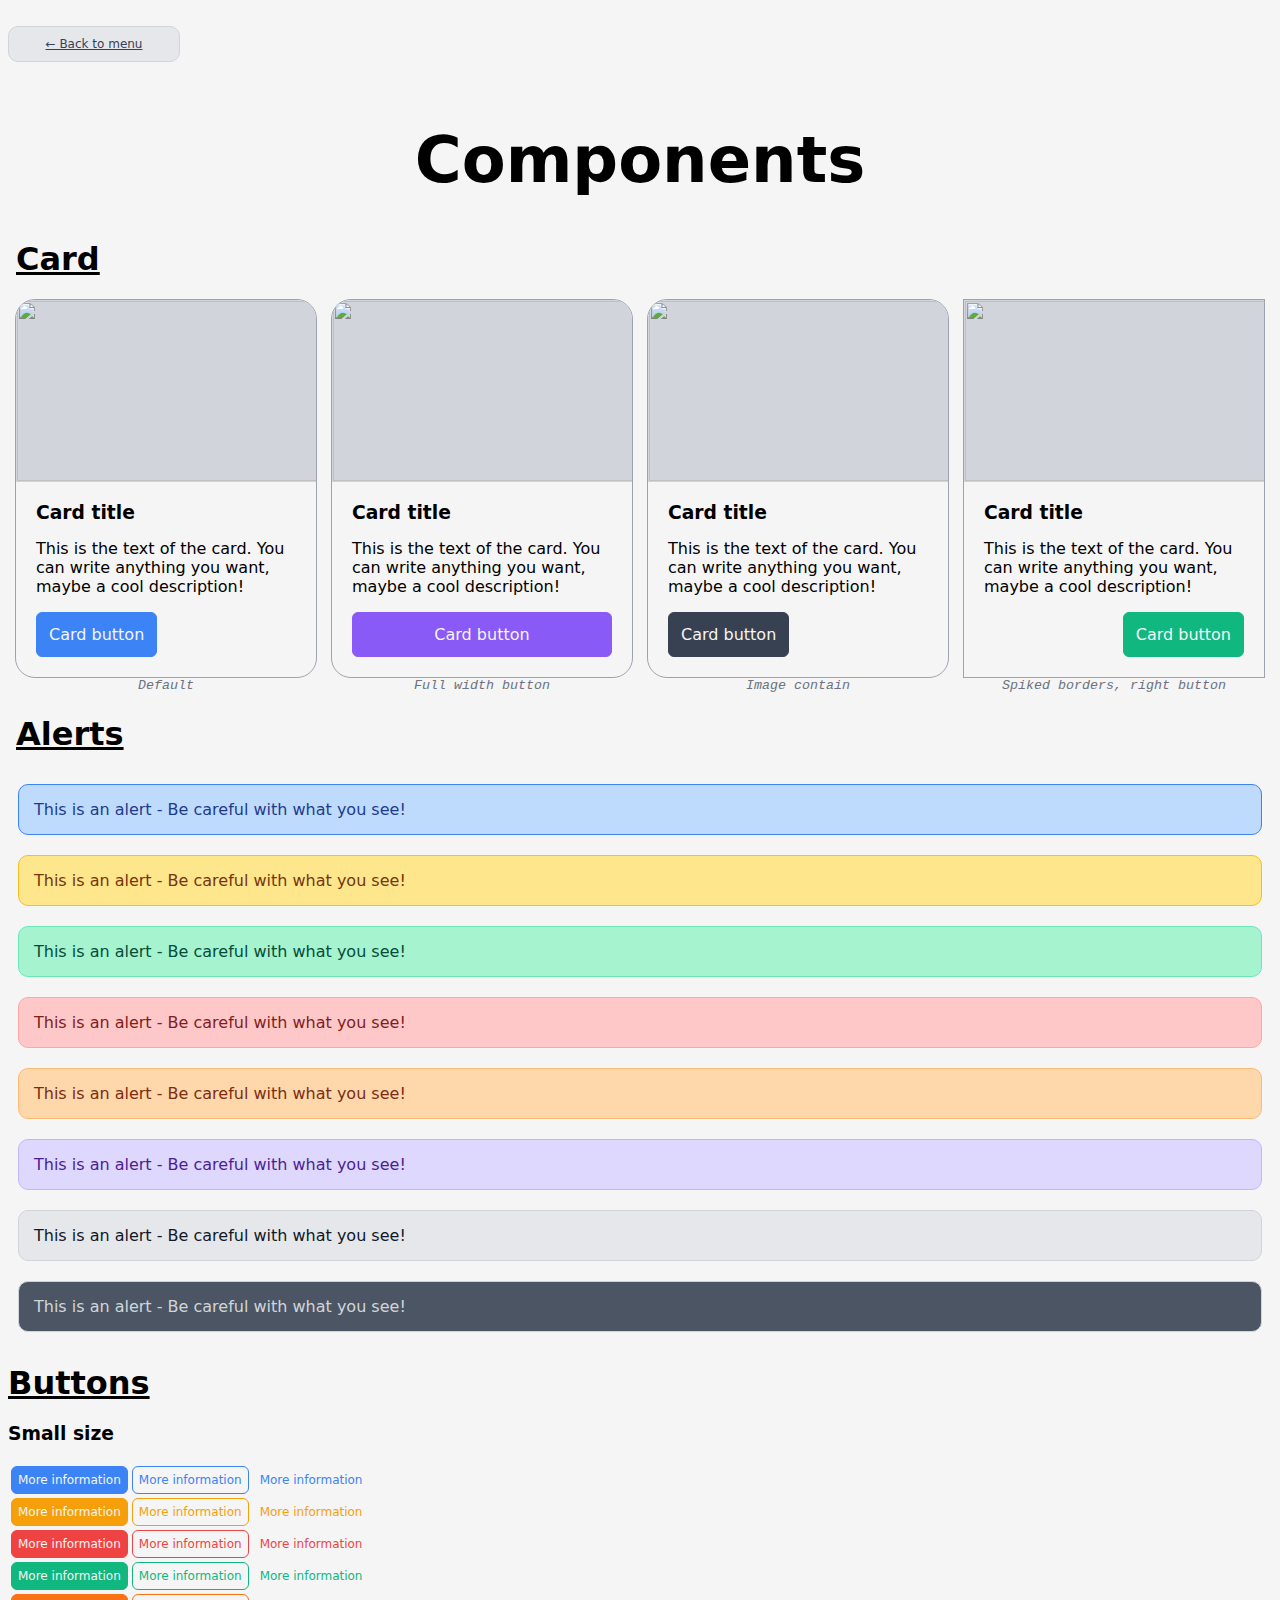
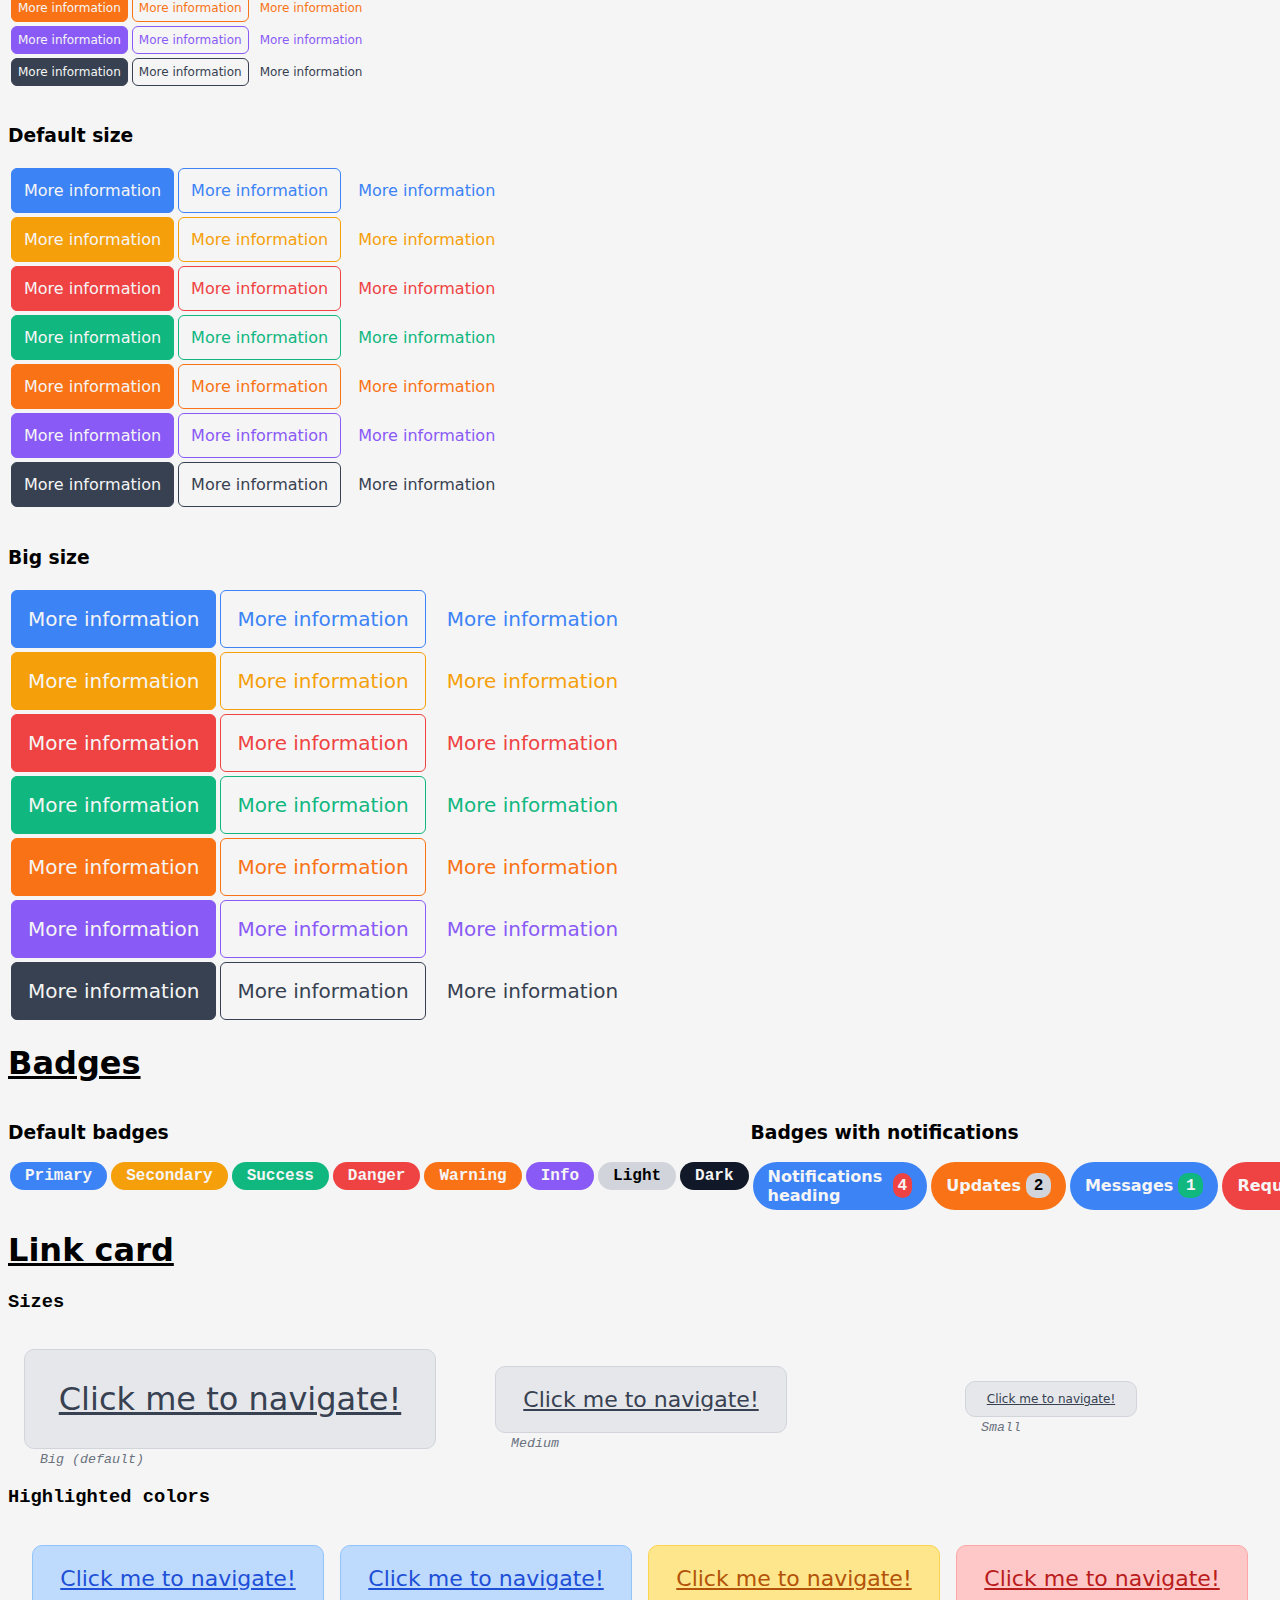
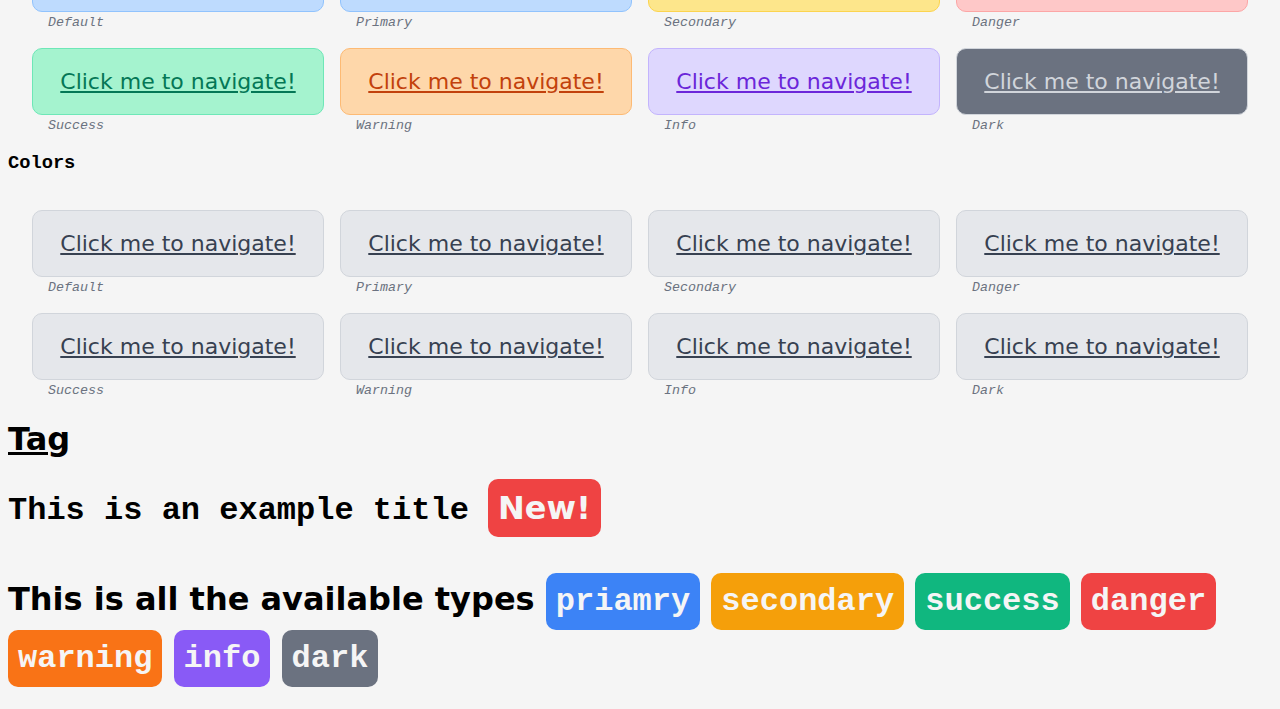
==== commit 95136422: "i'm almost done" ====
--- a/examples/components.html
+++ b/examples/components.html
@@ -7,6 +7,12 @@
     <link rel="stylesheet" href="../css/main.css">
 </head>
 <body class="c-body">
+    <a class="c-link-card__container l-squared__d g--margin-5" href="../index.html">
+        <div class="c-link-card c-link-card--small c-link-card--danger">
+            ← Back to menu
+        </div>
+    </a>
+
     <h1 class="g--font-family g--font-size-15 g--text-align-center">Components</h1>
 
     <!------------>
--- a/css/main.css
+++ b/css/main.css
@@ -982,6 +982,21 @@
 .l-columns--10 {
   grid-template-columns: repeat(10, 1fr);
 }
+.l-columns--11 {
+  grid-template-columns: repeat(11, 1fr);
+}
+.l-columns--12 {
+  grid-template-columns: repeat(12, 1fr);
+}
+.l-columns--13 {
+  grid-template-columns: repeat(13, 1fr);
+}
+.l-columns--14 {
+  grid-template-columns: repeat(14, 1fr);
+}
+.l-columns--15 {
+  grid-template-columns: repeat(15, 1fr);
+}
 .l-columns__area {
   grid-column: span 2;
 }
@@ -1053,6 +1068,21 @@
   .l-columns--10\@tablet {
     grid-template-columns: repeat(10, 1fr);
   }
+  .l-columns--11\@tablet {
+    grid-template-columns: repeat(11, 1fr);
+  }
+  .l-columns--12\@tablet {
+    grid-template-columns: repeat(12, 1fr);
+  }
+  .l-columns--13\@tablet {
+    grid-template-columns: repeat(13, 1fr);
+  }
+  .l-columns--14\@tablet {
+    grid-template-columns: repeat(14, 1fr);
+  }
+  .l-columns--15\@tablet {
+    grid-template-columns: repeat(15, 1fr);
+  }
   .l-columns__area--span-1\@tablet {
     grid-column: span 1;
   }
@@ -1121,6 +1151,21 @@
   .l-columns--10\@desktop {
     grid-template-columns: repeat(10, 1fr);
   }
+  .l-columns--11\@desktop {
+    grid-template-columns: repeat(11, 1fr);
+  }
+  .l-columns--12\@desktop {
+    grid-template-columns: repeat(12, 1fr);
+  }
+  .l-columns--13\@desktop {
+    grid-template-columns: repeat(13, 1fr);
+  }
+  .l-columns--14\@desktop {
+    grid-template-columns: repeat(14, 1fr);
+  }
+  .l-columns--15\@desktop {
+    grid-template-columns: repeat(15, 1fr);
+  }
   .l-columns__area--span-1\@desktop {
     grid-column: span 1;
   }
@@ -1189,6 +1234,21 @@
   .l-columns--10\@full-desktop {
     grid-template-columns: repeat(10, 1fr);
   }
+  .l-columns--11\@full-desktop {
+    grid-template-columns: repeat(11, 1fr);
+  }
+  .l-columns--12\@full-desktop {
+    grid-template-columns: repeat(12, 1fr);
+  }
+  .l-columns--13\@full-desktop {
+    grid-template-columns: repeat(13, 1fr);
+  }
+  .l-columns--14\@full-desktop {
+    grid-template-columns: repeat(14, 1fr);
+  }
+  .l-columns--15\@full-desktop {
+    grid-template-columns: repeat(15, 1fr);
+  }
   .l-columns__area--span-1\@full-desktop {
     grid-column: span 1;
   }
@@ -1340,6 +1400,21 @@
 .l-rows--10 {
   grid-template-rows: repeat(10, 1fr);
 }
+.l-rows--11 {
+  grid-template-rows: repeat(11, 1fr);
+}
+.l-rows--12 {
+  grid-template-rows: repeat(12, 1fr);
+}
+.l-rows--13 {
+  grid-template-rows: repeat(13, 1fr);
+}
+.l-rows--14 {
+  grid-template-rows: repeat(14, 1fr);
+}
+.l-rows--15 {
+  grid-template-rows: repeat(15, 1fr);
+}
 .l-rows__area {
   grid-row: span 2;
 }
@@ -1405,6 +1480,21 @@
   .l-rows--10\@tablet {
     grid-template-rows: repeat(10, 1fr);
   }
+  .l-rows--11\@tablet {
+    grid-template-rows: repeat(11, 1fr);
+  }
+  .l-rows--12\@tablet {
+    grid-template-rows: repeat(12, 1fr);
+  }
+  .l-rows--13\@tablet {
+    grid-template-rows: repeat(13, 1fr);
+  }
+  .l-rows--14\@tablet {
+    grid-template-rows: repeat(14, 1fr);
+  }
+  .l-rows--15\@tablet {
+    grid-template-rows: repeat(15, 1fr);
+  }
 }
 @media (min-width: 768px) {
   .l-rows--1\@desktop {
@@ -1437,6 +1527,21 @@
   .l-rows--10\@desktop {
     grid-template-rows: repeat(10, 1fr);
   }
+  .l-rows--11\@desktop {
+    grid-template-rows: repeat(11, 1fr);
+  }
+  .l-rows--12\@desktop {
+    grid-template-rows: repeat(12, 1fr);
+  }
+  .l-rows--13\@desktop {
+    grid-template-rows: repeat(13, 1fr);
+  }
+  .l-rows--14\@desktop {
+    grid-template-rows: repeat(14, 1fr);
+  }
+  .l-rows--15\@desktop {
+    grid-template-rows: repeat(15, 1fr);
+  }
 }
 @media (min-width: 992px) {
   .l-rows--1\@full-desktop {
@@ -1468,6 +1573,21 @@
   }
   .l-rows--10\@full-desktop {
     grid-template-rows: repeat(10, 1fr);
+  }
+  .l-rows--11\@full-desktop {
+    grid-template-rows: repeat(11, 1fr);
+  }
+  .l-rows--12\@full-desktop {
+    grid-template-rows: repeat(12, 1fr);
+  }
+  .l-rows--13\@full-desktop {
+    grid-template-rows: repeat(13, 1fr);
+  }
+  .l-rows--14\@full-desktop {
+    grid-template-rows: repeat(14, 1fr);
+  }
+  .l-rows--15\@full-desktop {
+    grid-template-rows: repeat(15, 1fr);
   }
 }
 .l-newspaper {
@@ -3161,6 +3281,7 @@
   --c-dev-box-weak-color: var(--color-gray-7);
   background-color: var(--c-dev-box-strong-color);
   color: var(--c-dev-box-weak-color);
+  border: 1px solid var(--c-dev-box-strong-color);
   margin: 10px;
   height: 50px;
   border-radius: 4px;
@@ -5358,56 +5479,56 @@
     background-color: #7c2d12;
   }
 }
-.g---border-radius {
+.g--border-radius {
   border-radius: 4px;
 }
-.g---border-radius-1 {
+.g--border-radius-1 {
   border-radius: 0px;
 }
-.g---border-radius-2 {
+.g--border-radius-2 {
   border-radius: 2px;
 }
-.g---border-radius-3 {
+.g--border-radius-3 {
   border-radius: 4px;
 }
-.g---border-radius-4 {
+.g--border-radius-4 {
   border-radius: 6px;
 }
-.g---border-radius-5 {
+.g--border-radius-5 {
   border-radius: 8px;
 }
-.g---border-radius-6 {
+.g--border-radius-6 {
   border-radius: 16px;
 }
 
-.g---border-style-dotted {
+.g--border-style-dotted {
   border-style: dotted;
 }
-.g---border-style-dashed {
+.g--border-style-dashed {
   border-style: dashed;
 }
-.g---border-style-solid {
+.g--border-style-solid {
   border-style: solid;
 }
-.g---border-style-double {
+.g--border-style-double {
   border-style: double;
 }
-.g---border-style-groove {
+.g--border-style-groove {
   border-style: groove;
 }
-.g---border-style-ridge {
+.g--border-style-ridge {
   border-style: ridge;
 }
-.g---border-style-inset {
+.g--border-style-inset {
   border-style: inset;
 }
-.g---border-style-outset {
+.g--border-style-outset {
   border-style: outset;
 }
-.g---border-style-none {
+.g--border-style-none {
   border-style: none;
 }
-.g---border-style-hidden {
+.g--border-style-hidden {
   border-style: hidden;
 }
 
@@ -5427,7 +5548,7 @@
   border-color: #61A6FA;
 }
 
-.g--border-color--primary {
+.g--border-color-primary {
   border-color: #61A6FA;
 }
 
@@ -5467,7 +5588,7 @@
   border-color: #FBBD23;
 }
 
-.g--border-color--secondary {
+.g--border-color-secondary {
   border-color: #FBBD23;
 }
 
@@ -5507,7 +5628,7 @@
   border-color: #000000;
 }
 
-.g--border-color--black {
+.g--border-color-black {
   border-color: #000000;
 }
 
@@ -5547,7 +5668,7 @@
   border-color: #9CA3AF;
 }
 
-.g--border-color--gray {
+.g--border-color-gray {
   border-color: #9CA3AF;
 }
 
@@ -5587,7 +5708,7 @@
   border-color: #F7F7F7;
 }
 
-.g--border-color--white {
+.g--border-color-white {
   border-color: #F7F7F7;
 }
 
@@ -5627,7 +5748,7 @@
   border-color: #F87272;
 }
 
-.g--border-color--red {
+.g--border-color-red {
   border-color: #F87272;
 }
 
@@ -5667,7 +5788,7 @@
   border-color: #36D399;
 }
 
-.g--border-color--green {
+.g--border-color-green {
   border-color: #36D399;
 }
 
@@ -5707,7 +5828,7 @@
   border-color: #61A6FA;
 }
 
-.g--border-color--blue {
+.g--border-color-blue {
   border-color: #61A6FA;
 }
 
@@ -5747,7 +5868,7 @@
   border-color: #FBBD23;
 }
 
-.g--border-color--yellow {
+.g--border-color-yellow {
   border-color: #FBBD23;
 }
 
@@ -5787,7 +5908,7 @@
   border-color: #F471B5;
 }
 
-.g--border-color--pink {
+.g--border-color-pink {
   border-color: #F471B5;
 }
 
@@ -5827,7 +5948,7 @@
   border-color: #A689FA;
 }
 
-.g--border-color--purple {
+.g--border-color-purple {
   border-color: #A689FA;
 }
 
@@ -5867,7 +5988,7 @@
   border-color: #fb923c;
 }
 
-.g--border-color--orange {
+.g--border-color-orange {
   border-color: #fb923c;
 }
 
@@ -7549,109 +7670,109 @@
     color: #7c2d12;
   }
 }
-.g--cursor-alias {
+.g--cursor-alias:hover {
   cursor: alias;
 }
-.g--cursor-all-scroll {
+.g--cursor-all-scroll:hover {
   cursor: all-scroll;
 }
-.g--cursor-auto {
+.g--cursor-auto:hover {
   cursor: auto;
 }
-.g--cursor-cell {
+.g--cursor-cell:hover {
   cursor: cell;
 }
-.g--cursor-col-resize {
+.g--cursor-col-resize:hover {
   cursor: col-resize;
 }
-.g--cursor-context-menu {
+.g--cursor-context-menu:hover {
   cursor: context-menu;
 }
-.g--cursor-copy {
+.g--cursor-copy:hover {
   cursor: copy;
 }
-.g--cursor-crosshair {
+.g--cursor-crosshair:hover {
   cursor: crosshair;
 }
-.g--cursor-default {
+.g--cursor-default:hover {
   cursor: default;
 }
-.g--cursor-e-resize {
+.g--cursor-e-resize:hover {
   cursor: e-resize;
 }
-.g--cursor-ew-resize {
+.g--cursor-ew-resize:hover {
   cursor: ew-resize;
 }
-.g--cursor-grab {
+.g--cursor-grab:hover {
   cursor: grab;
 }
-.g--cursor-grabbing {
+.g--cursor-grabbing:hover {
   cursor: grabbing;
 }
-.g--cursor-help {
+.g--cursor-help:hover {
   cursor: help;
 }
-.g--cursor-move {
+.g--cursor-move:hover {
   cursor: move;
 }
-.g--cursor-n-resize {
+.g--cursor-n-resize:hover {
   cursor: n-resize;
 }
-.g--cursor-ne-resize {
+.g--cursor-ne-resize:hover {
   cursor: ne-resize;
 }
-.g--cursor-nesw-resize {
+.g--cursor-nesw-resize:hover {
   cursor: nesw-resize;
 }
-.g--cursor-ns-resize {
+.g--cursor-ns-resize:hover {
   cursor: ns-resize;
 }
-.g--cursor-nw-resize {
+.g--cursor-nw-resize:hover {
   cursor: nw-resize;
 }
-.g--cursor-nwse-resize {
+.g--cursor-nwse-resize:hover {
   cursor: nwse-resize;
 }
-.g--cursor-no-drop {
+.g--cursor-no-drop:hover {
   cursor: no-drop;
 }
-.g--cursor-none {
+.g--cursor-none:hover {
   cursor: none;
 }
-.g--cursor-not-allowed {
+.g--cursor-not-allowed:hover {
   cursor: not-allowed;
 }
-.g--cursor-pointer {
+.g--cursor-pointer:hover {
   cursor: pointer;
 }
-.g--cursor-progress {
+.g--cursor-progress:hover {
   cursor: progress;
 }
-.g--cursor-row-resize {
+.g--cursor-row-resize:hover {
   cursor: row-resize;
 }
-.g--cursor-s-resize {
+.g--cursor-s-resize:hover {
   cursor: s-resize;
 }
-.g--cursor-se-resize {
+.g--cursor-se-resize:hover {
   cursor: se-resize;
 }
-.g--cursor-sw-resize {
+.g--cursor-sw-resize:hover {
   cursor: sw-resize;
 }
-.g--cursor-text {
+.g--cursor-text:hover {
   cursor: text;
 }
-.g--cursor-w-resize {
+.g--cursor-w-resize:hover {
   cursor: w-resize;
 }
-.g--cursor-wait {
+.g--cursor-wait:hover {
   cursor: wait;
 }
-.g--cursor-zoom-in {
+.g--cursor-zoom-in:hover {
   cursor: zoom-in;
 }
-.g--cursor-zoom-out {
+.g--cursor-zoom-out:hover {
   cursor: zoom-out;
 }
 
@@ -7785,6 +7906,9 @@
 .g--margin-top-1 {
   margin-top: 2px;
 }
+.g--margin-bottom-1 {
+  margin-bottom: 2px;
+}
 .g--margin-left-1 {
   margin-left: 2px;
 }
@@ -7805,6 +7929,9 @@
 .g--margin-top-2 {
   margin-top: 4px;
 }
+.g--margin-bottom-2 {
+  margin-bottom: 4px;
+}
 .g--margin-left-2 {
   margin-left: 4px;
 }
@@ -7825,6 +7952,9 @@
 .g--margin-top-3 {
   margin-top: 6px;
 }
+.g--margin-bottom-3 {
+  margin-bottom: 6px;
+}
 .g--margin-left-3 {
   margin-left: 6px;
 }
@@ -7845,6 +7975,9 @@
 .g--margin-top-4 {
   margin-top: 8px;
 }
+.g--margin-bottom-4 {
+  margin-bottom: 8px;
+}
 .g--margin-left-4 {
   margin-left: 8px;
 }
@@ -7862,6 +7995,9 @@
 .g--margin-top {
   margin-top: 8px;
 }
+.g--margin-bottom {
+  margin-bottom: 8px;
+}
 .g--margin-left {
   margin-left: 8px;
 }
@@ -7882,6 +8018,9 @@
 .g--margin-top-5 {
   margin-top: 16px;
 }
+.g--margin-bottom-5 {
+  margin-bottom: 16px;
+}
 .g--margin-left-5 {
   margin-left: 16px;
 }
@@ -7902,6 +8041,9 @@
 .g--margin-top-6 {
   margin-top: 20px;
 }
+.g--margin-bottom-6 {
+  margin-bottom: 20px;
+}
 .g--margin-left-6 {
   margin-left: 20px;
 }
@@ -7922,6 +8064,9 @@
 .g--margin-top-7 {
   margin-top: 24px;
 }
+.g--margin-bottom-7 {
+  margin-bottom: 24px;
+}
 .g--margin-left-7 {
   margin-left: 24px;
 }
@@ -7942,6 +8087,9 @@
 .g--margin-top-8 {
   margin-top: 28px;
 }
+.g--margin-bottom-8 {
+  margin-bottom: 28px;
+}
 .g--margin-left-8 {
   margin-left: 28px;
 }
@@ -7962,6 +8110,9 @@
 .g--margin-top-9 {
   margin-top: 32px;
 }
+.g--margin-bottom-9 {
+  margin-bottom: 32px;
+}
 .g--margin-left-9 {
   margin-left: 32px;
 }
@@ -7982,6 +8133,9 @@
 .g--margin-top-10 {
   margin-top: 36px;
 }
+.g--margin-bottom-10 {
+  margin-bottom: 36px;
+}
 .g--margin-left-10 {
   margin-left: 36px;
 }
@@ -8002,6 +8156,9 @@
 .g--margin-top-12 {
   margin-top: 40px;
 }
+.g--margin-bottom-12 {
+  margin-bottom: 40px;
+}
 .g--margin-left-12 {
   margin-left: 40px;
 }
@@ -8837,6 +8994,9 @@
 .g--padding-top-1 {
   padding-top: 2px;
 }
+.g--padding-bottom-1 {
+  padding-bottom: 2px;
+}
 .g--padding-left-1 {
   padding-left: 2px;
 }
@@ -8857,6 +9017,9 @@
 .g--padding-top-2 {
   padding-top: 4px;
 }
+.g--padding-bottom-2 {
+  padding-bottom: 4px;
+}
 .g--padding-left-2 {
   padding-left: 4px;
 }
@@ -8877,6 +9040,9 @@
 .g--padding-top-3 {
   padding-top: 6px;
 }
+.g--padding-bottom-3 {
+  padding-bottom: 6px;
+}
 .g--padding-left-3 {
   padding-left: 6px;
 }
@@ -8897,6 +9063,9 @@
 .g--padding-top-4 {
   padding-top: 8px;
 }
+.g--padding-bottom-4 {
+  padding-bottom: 8px;
+}
 .g--padding-left-4 {
   padding-left: 8px;
 }
@@ -8914,6 +9083,9 @@
 .g--padding-top {
   padding-top: 8px;
 }
+.g--padding-bottom {
+  padding-bottom: 8px;
+}
 .g--padding-left {
   padding-left: 8px;
 }
@@ -8934,6 +9106,9 @@
 .g--padding-top-5 {
   padding-top: 16px;
 }
+.g--padding-bottom-5 {
+  padding-bottom: 16px;
+}
 .g--padding-left-5 {
   padding-left: 16px;
 }
@@ -8954,6 +9129,9 @@
 .g--padding-top-6 {
   padding-top: 20px;
 }
+.g--padding-bottom-6 {
+  padding-bottom: 20px;
+}
 .g--padding-left-6 {
   padding-left: 20px;
 }
@@ -8974,6 +9152,9 @@
 .g--padding-top-7 {
   padding-top: 24px;
 }
+.g--padding-bottom-7 {
+  padding-bottom: 24px;
+}
 .g--padding-left-7 {
   padding-left: 24px;
 }
@@ -8994,6 +9175,9 @@
 .g--padding-top-8 {
   padding-top: 28px;
 }
+.g--padding-bottom-8 {
+  padding-bottom: 28px;
+}
 .g--padding-left-8 {
   padding-left: 28px;
 }
@@ -9014,6 +9198,9 @@
 .g--padding-top-9 {
   padding-top: 32px;
 }
+.g--padding-bottom-9 {
+  padding-bottom: 32px;
+}
 .g--padding-left-9 {
   padding-left: 32px;
 }
@@ -9034,6 +9221,9 @@
 .g--padding-top-10 {
   padding-top: 36px;
 }
+.g--padding-bottom-10 {
+  padding-bottom: 36px;
+}
 .g--padding-left-10 {
   padding-left: 36px;
 }
@@ -9054,6 +9244,9 @@
 .g--padding-top-12 {
   padding-top: 40px;
 }
+.g--padding-bottom-12 {
+  padding-bottom: 40px;
+}
 .g--padding-left-12 {
   padding-left: 40px;
 }
@@ -9111,4 +9304,305 @@
   text-decoration: underline overline;
 }
 
+.g--width--1 {
+  width: 1px;
+}
+.g--width--2 {
+  width: 2px;
+}
+.g--width--3 {
+  width: 3px;
+}
+.g--width--4 {
+  width: 4px;
+}
+.g--width--5 {
+  width: 5px;
+}
+.g--width--6 {
+  width: 6px;
+}
+.g--width--7 {
+  width: 7px;
+}
+.g--width--8 {
+  width: 8px;
+}
+.g--width--9 {
+  width: 9px;
+}
+.g--width--10 {
+  width: 10px;
+}
+.g--width--11 {
+  width: 11px;
+}
+.g--width--12 {
+  width: 12px;
+}
+.g--width--13 {
+  width: 13px;
+}
+.g--width--14 {
+  width: 14px;
+}
+.g--width--15 {
+  width: 15px;
+}
+.g--width--16 {
+  width: 16px;
+}
+.g--width--17 {
+  width: 17px;
+}
+.g--width--18 {
+  width: 18px;
+}
+.g--width--19 {
+  width: 19px;
+}
+.g--width--20 {
+  width: 20px;
+}
+.g--width--21 {
+  width: 21px;
+}
+.g--width--22 {
+  width: 22px;
+}
+.g--width--23 {
+  width: 23px;
+}
+.g--width--24 {
+  width: 24px;
+}
+.g--width--25 {
+  width: 25px;
+}
+.g--width--26 {
+  width: 26px;
+}
+.g--width--27 {
+  width: 27px;
+}
+.g--width--28 {
+  width: 28px;
+}
+.g--width--29 {
+  width: 29px;
+}
+.g--width--30 {
+  width: 30px;
+}
+.g--width--31 {
+  width: 31px;
+}
+.g--width--32 {
+  width: 32px;
+}
+.g--width--33 {
+  width: 33px;
+}
+.g--width--34 {
+  width: 34px;
+}
+.g--width--35 {
+  width: 35px;
+}
+.g--width--36 {
+  width: 36px;
+}
+.g--width--37 {
+  width: 37px;
+}
+.g--width--38 {
+  width: 38px;
+}
+.g--width--39 {
+  width: 39px;
+}
+.g--width--40 {
+  width: 40px;
+}
+.g--width--41 {
+  width: 41px;
+}
+.g--width--42 {
+  width: 42px;
+}
+.g--width--43 {
+  width: 43px;
+}
+.g--width--44 {
+  width: 44px;
+}
+.g--width--45 {
+  width: 45px;
+}
+.g--width--46 {
+  width: 46px;
+}
+.g--width--47 {
+  width: 47px;
+}
+.g--width--48 {
+  width: 48px;
+}
+.g--width--49 {
+  width: 49px;
+}
+.g--width--50 {
+  width: 50px;
+}
+.g--width--51 {
+  width: 51px;
+}
+.g--width--52 {
+  width: 52px;
+}
+.g--width--53 {
+  width: 53px;
+}
+.g--width--54 {
+  width: 54px;
+}
+.g--width--55 {
+  width: 55px;
+}
+.g--width--56 {
+  width: 56px;
+}
+.g--width--57 {
+  width: 57px;
+}
+.g--width--58 {
+  width: 58px;
+}
+.g--width--59 {
+  width: 59px;
+}
+.g--width--60 {
+  width: 60px;
+}
+.g--width--61 {
+  width: 61px;
+}
+.g--width--62 {
+  width: 62px;
+}
+.g--width--63 {
+  width: 63px;
+}
+.g--width--64 {
+  width: 64px;
+}
+.g--width--65 {
+  width: 65px;
+}
+.g--width--66 {
+  width: 66px;
+}
+.g--width--67 {
+  width: 67px;
+}
+.g--width--68 {
+  width: 68px;
+}
+.g--width--69 {
+  width: 69px;
+}
+.g--width--70 {
+  width: 70px;
+}
+.g--width--71 {
+  width: 71px;
+}
+.g--width--72 {
+  width: 72px;
+}
+.g--width--73 {
+  width: 73px;
+}
+.g--width--74 {
+  width: 74px;
+}
+.g--width--75 {
+  width: 75px;
+}
+.g--width--76 {
+  width: 76px;
+}
+.g--width--77 {
+  width: 77px;
+}
+.g--width--78 {
+  width: 78px;
+}
+.g--width--79 {
+  width: 79px;
+}
+.g--width--80 {
+  width: 80px;
+}
+.g--width--81 {
+  width: 81px;
+}
+.g--width--82 {
+  width: 82px;
+}
+.g--width--83 {
+  width: 83px;
+}
+.g--width--84 {
+  width: 84px;
+}
+.g--width--85 {
+  width: 85px;
+}
+.g--width--86 {
+  width: 86px;
+}
+.g--width--87 {
+  width: 87px;
+}
+.g--width--88 {
+  width: 88px;
+}
+.g--width--89 {
+  width: 89px;
+}
+.g--width--90 {
+  width: 90px;
+}
+.g--width--91 {
+  width: 91px;
+}
+.g--width--92 {
+  width: 92px;
+}
+.g--width--93 {
+  width: 93px;
+}
+.g--width--94 {
+  width: 94px;
+}
+.g--width--95 {
+  width: 95px;
+}
+.g--width--96 {
+  width: 96px;
+}
+.g--width--97 {
+  width: 97px;
+}
+.g--width--98 {
+  width: 98px;
+}
+.g--width--99 {
+  width: 99px;
+}
+.g--width--100 {
+  width: 100px;
+}
+
 /*# sourceMappingURL=main.css.map */
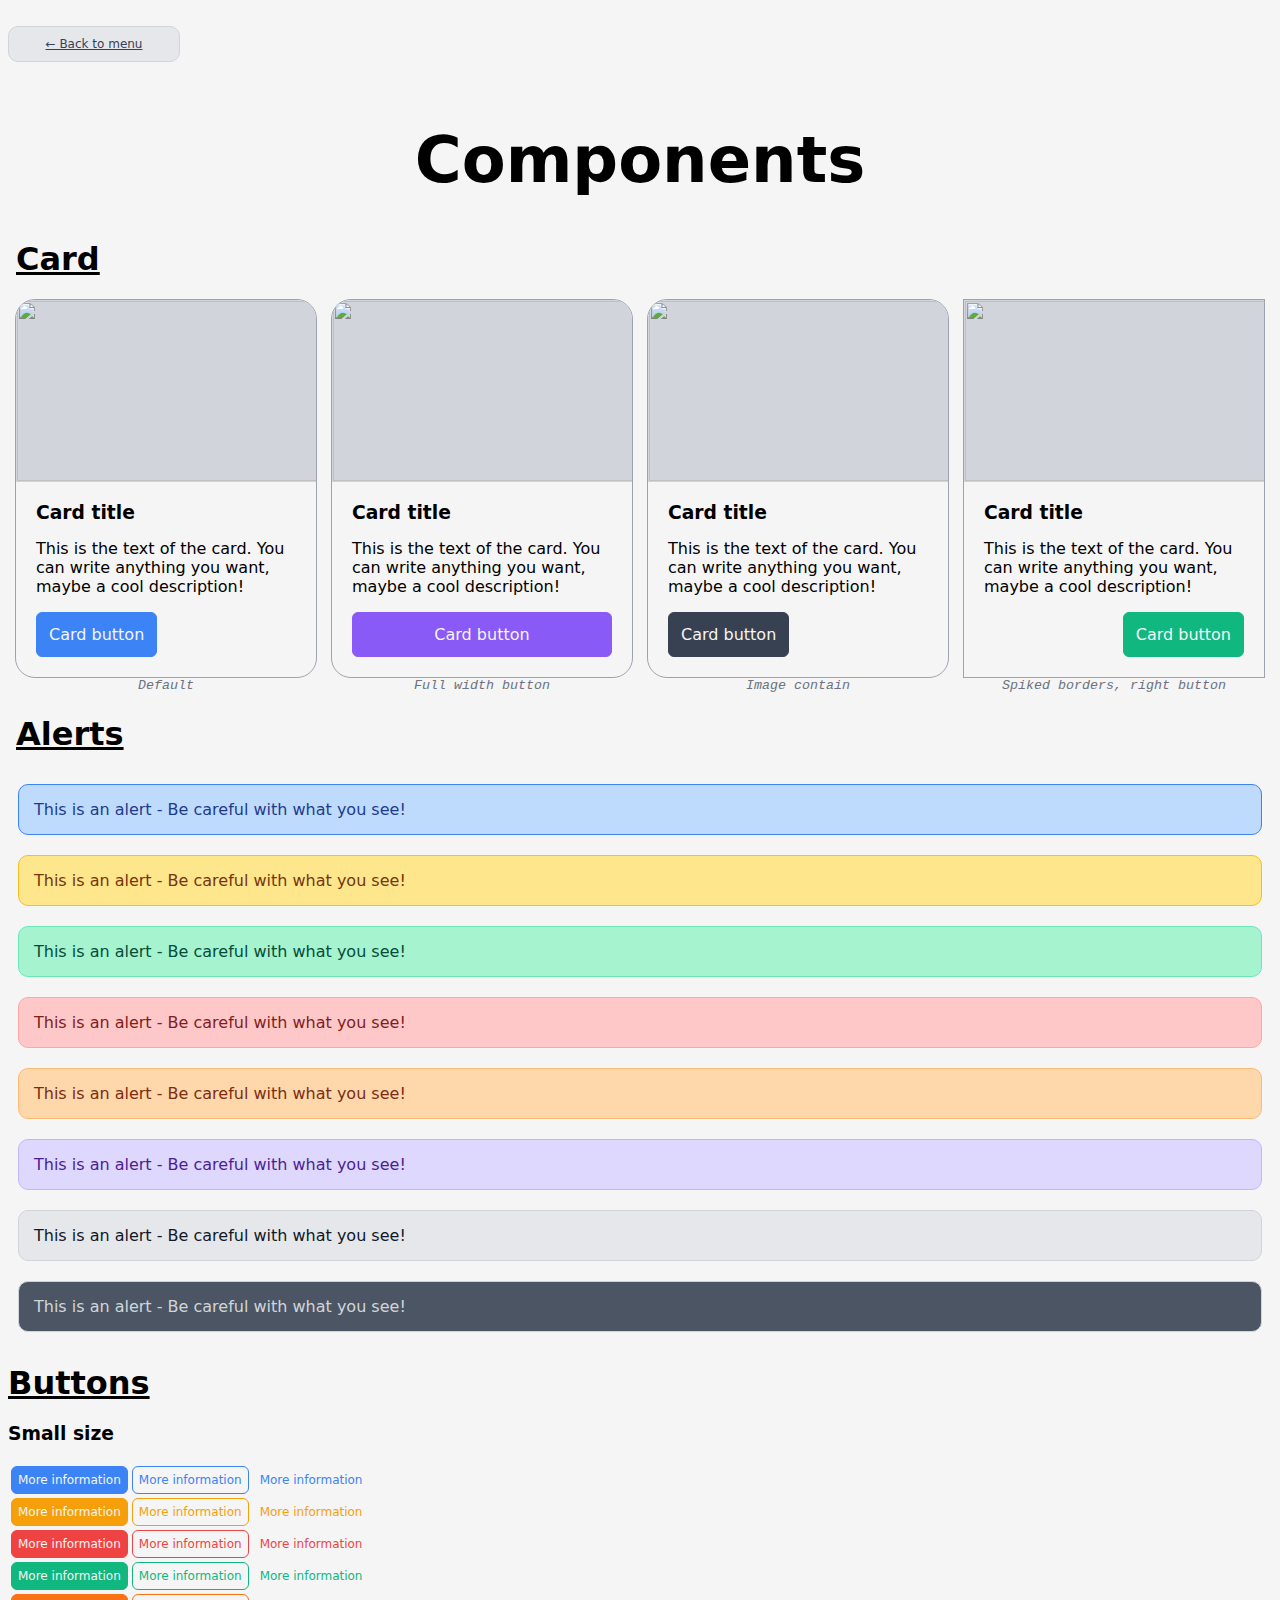
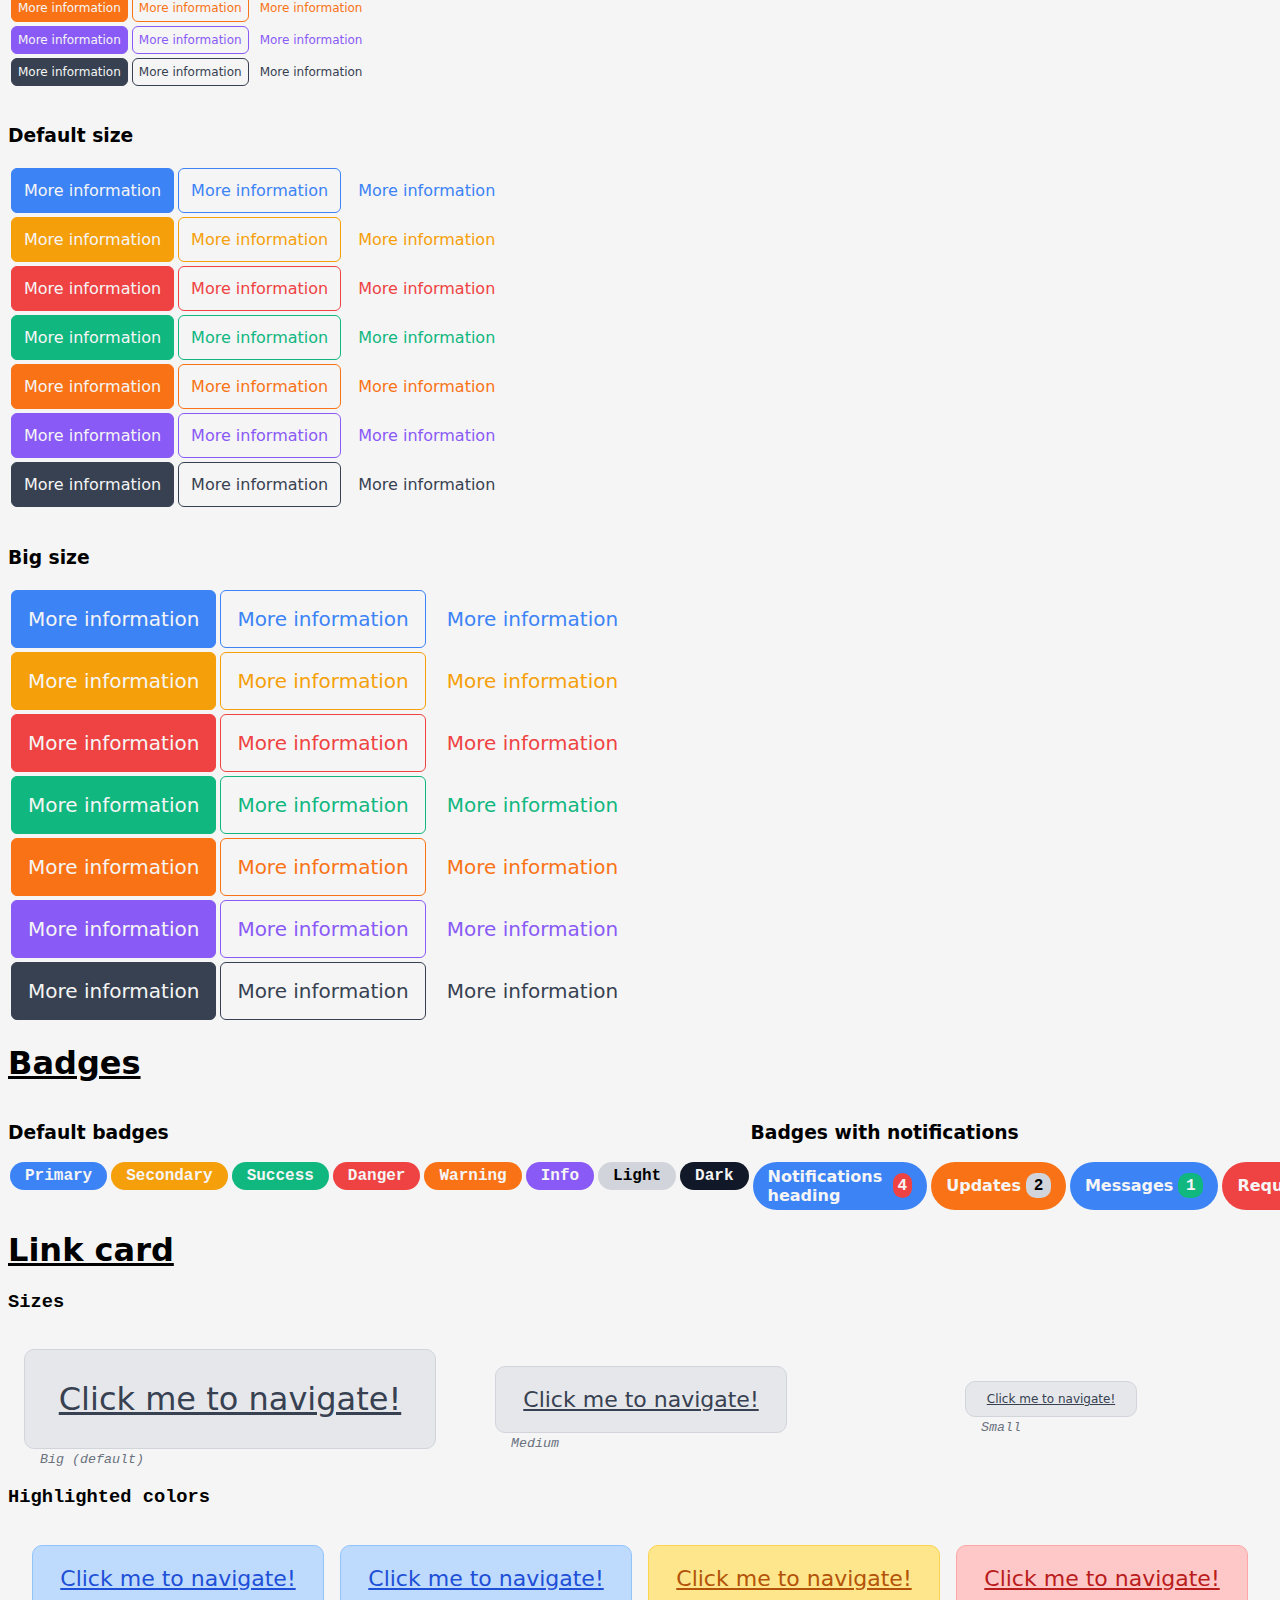
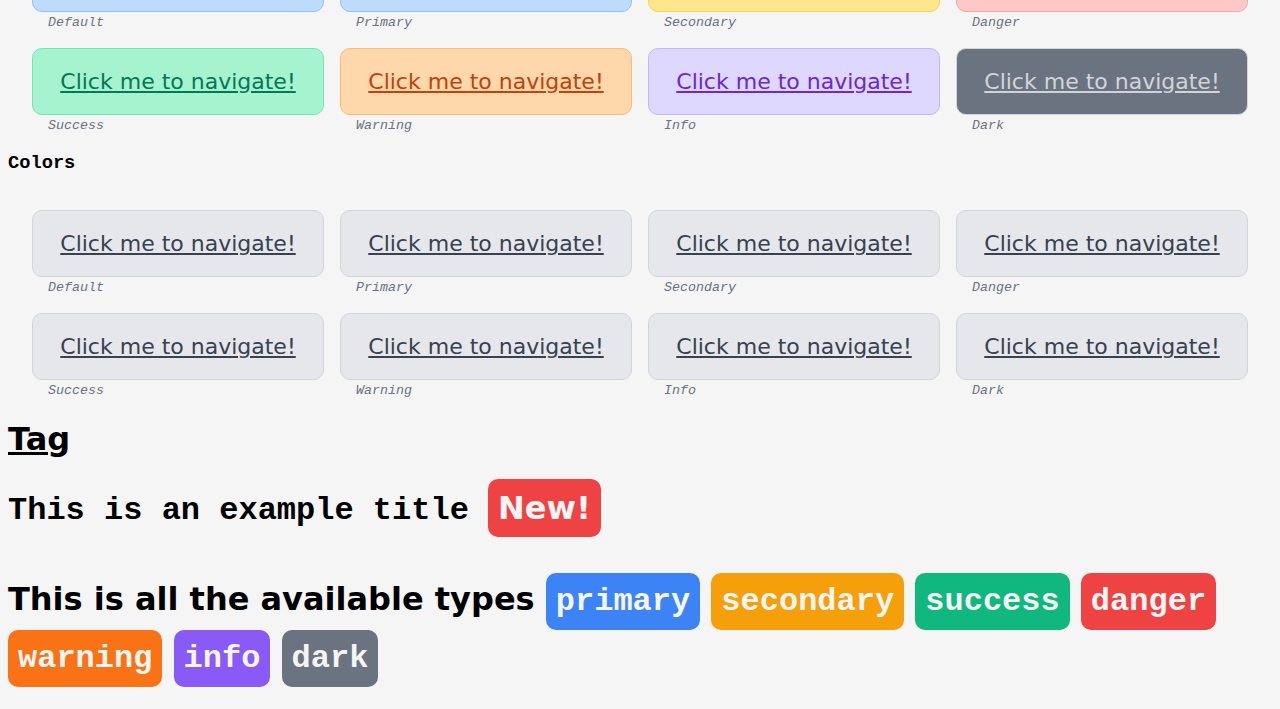
==== commit 3a6ad9f9: "some things" ====
--- a/examples/components.html
+++ b/examples/components.html
@@ -453,7 +453,7 @@
         <h1 class="g--font-family-mono">This is an example title <span class="c-tag c-tag--danger">New!</span></h1>
         
         <h1 class="g--font-family g--margin-top-10">This is all the available types
-            <span class="c-tag c-tag--mono">priamry</span>
+            <span class="c-tag c-tag--mono">primary</span>
             <span class="c-tag c-tag--mono c-tag--secondary">secondary</span>
             <span class="c-tag c-tag--mono c-tag--success">success</span>
             <span class="c-tag c-tag--mono c-tag--danger">danger</span>
--- a/css/main.css
+++ b/css/main.css
@@ -17,7 +17,7 @@
 .l-area-1--a-horizontal {
   grid-template-areas: "a ";
 }
-.l-area__a {
+.l-area__area-a {
   grid-area: a;
 }
 .l-area-2 {
@@ -42,10 +42,10 @@
 .l-area-2--ba-horizontal {
   grid-template-areas: "b a ";
 }
-.l-area__a {
+.l-area__area-a {
   grid-area: a;
 }
-.l-area__b {
+.l-area__area-b {
   grid-area: b;
 }
 .l-area-3 {
@@ -106,13 +106,13 @@
 .l-area-3--cba-horizontal {
   grid-template-areas: "c b a ";
 }
-.l-area__a {
+.l-area__area-a {
   grid-area: a;
 }
-.l-area__b {
+.l-area__area-b {
   grid-area: b;
 }
-.l-area__c {
+.l-area__area-c {
   grid-area: c;
 }
 .l-area-4 {
@@ -335,16 +335,16 @@
 .l-area-4--dabc-horizontal {
   grid-template-areas: "d a b c ";
 }
-.l-area__a {
+.l-area__area-a {
   grid-area: a;
 }
-.l-area__b {
+.l-area__area-b {
   grid-area: b;
 }
-.l-area__c {
+.l-area__area-c {
   grid-area: c;
 }
-.l-area__d {
+.l-area__area-d {
   grid-area: d;
 }
 
@@ -996,9 +996,6 @@
 }
 .l-columns--15 {
   grid-template-columns: repeat(15, 1fr);
-}
-.l-columns__area {
-  grid-column: span 2;
 }
 .l-columns__area--span-1 {
   grid-column: span 1;
@@ -1415,9 +1412,6 @@
 .l-rows--15 {
   grid-template-rows: repeat(15, 1fr);
 }
-.l-rows__area {
-  grid-row: span 2;
-}
 .l-rows__area--span-1 {
   grid-row: span 1;
 }
@@ -3045,10 +3039,10 @@
   grid-template-areas: "a a a a" "c c c c" "d d b b";
 }
 .l-landing--top {
-  grid-template-areas: "a a a a" "b b d d" "c c c c";
+  grid-template-areas: "b b d d" "a a a a" "c c c c";
 }
 .l-landing--top-reverse {
-  grid-template-areas: "a a a a" "d d b b" "c c c c";
+  grid-template-areas: "d d b b" "a a a a" "c c c c";
 }
 .l-landing__a {
   grid-area: a;
@@ -3092,10 +3086,10 @@
     grid-template-areas: "a a a a" "c c c c" "d d b b";
   }
   .l-landing--top\@tablet {
-    grid-template-areas: "a a a a" "b b d d" "c c c c";
+    grid-template-areas: "b b d d" "a a a a" "c c c c";
   }
   .l-landing--top-reverse\@tablet {
-    grid-template-areas: "a a a a" "d d b b" "c c c c";
+    grid-template-areas: "d d b b" "a a a a" "c c c c";
   }
 }
 @media (min-width: 768px) {
@@ -3127,10 +3121,10 @@
     grid-template-areas: "a a a a" "c c c c" "d d b b";
   }
   .l-landing--top\@desktop {
-    grid-template-areas: "a a a a" "b b d d" "c c c c";
+    grid-template-areas: "b b d d" "a a a a" "c c c c";
   }
   .l-landing--top-reverse\@desktop {
-    grid-template-areas: "a a a a" "d d b b" "c c c c";
+    grid-template-areas: "d d b b" "a a a a" "c c c c";
   }
 }
 @media (min-width: 992px) {
@@ -3162,10 +3156,10 @@
     grid-template-areas: "a a a a" "c c c c" "d d b b";
   }
   .l-landing--top\@full-desktop {
-    grid-template-areas: "a a a a" "b b d d" "c c c c";
+    grid-template-areas: "b b d d" "a a a a" "c c c c";
   }
   .l-landing--top-reverse\@full-desktop {
-    grid-template-areas: "a a a a" "d d b b" "c c c c";
+    grid-template-areas: "d d b b" "a a a a" "c c c c";
   }
 }
 .l-squared {
@@ -3183,6 +3177,9 @@
 }
 .l-squared--4 {
   grid-template-areas: "a b c d" "e f g h" "i j k l" "m n o p";
+}
+.l-squared--aspect-ratio {
+  aspect-ratio: 1/1;
 }
 .l-squared__a {
   grid-area: a;
@@ -3283,12 +3280,15 @@
   color: var(--c-dev-box-weak-color);
   border: 1px solid var(--c-dev-box-strong-color);
   margin: 10px;
-  height: 50px;
+  min-height: 50px;
   border-radius: 4px;
   display: flex;
   justify-content: center;
   align-items: center;
   font-family: var(--font-family);
+}
+.c-dev-box--fixed-height {
+  height: 50px;
 }
 
 .c-alert {
@@ -5501,6 +5501,66 @@
   border-radius: 16px;
 }
 
+@media (min-width: 576px) {
+  .g--border-radius-1\@tablet {
+    border-radius: 0px;
+  }
+  .g--border-radius-2\@tablet {
+    border-radius: 2px;
+  }
+  .g--border-radius-3\@tablet {
+    border-radius: 4px;
+  }
+  .g--border-radius-4\@tablet {
+    border-radius: 6px;
+  }
+  .g--border-radius-5\@tablet {
+    border-radius: 8px;
+  }
+  .g--border-radius-6\@tablet {
+    border-radius: 16px;
+  }
+}
+@media (min-width: 768px) {
+  .g--border-radius-1\@desktop {
+    border-radius: 0px;
+  }
+  .g--border-radius-2\@desktop {
+    border-radius: 2px;
+  }
+  .g--border-radius-3\@desktop {
+    border-radius: 4px;
+  }
+  .g--border-radius-4\@desktop {
+    border-radius: 6px;
+  }
+  .g--border-radius-5\@desktop {
+    border-radius: 8px;
+  }
+  .g--border-radius-6\@desktop {
+    border-radius: 16px;
+  }
+}
+@media (min-width: 992px) {
+  .g--border-radius-1\@full-desktop {
+    border-radius: 0px;
+  }
+  .g--border-radius-2\@full-desktop {
+    border-radius: 2px;
+  }
+  .g--border-radius-3\@full-desktop {
+    border-radius: 4px;
+  }
+  .g--border-radius-4\@full-desktop {
+    border-radius: 6px;
+  }
+  .g--border-radius-5\@full-desktop {
+    border-radius: 8px;
+  }
+  .g--border-radius-6\@full-desktop {
+    border-radius: 16px;
+  }
+}
 .g--border-style-dotted {
   border-style: dotted;
 }
@@ -5532,6 +5592,102 @@
   border-style: hidden;
 }
 
+@media (min-width: 576px) {
+  .g--border-style-dotted\@tablet {
+    border-style: dotted;
+  }
+  .g--border-style-dashed\@tablet {
+    border-style: dashed;
+  }
+  .g--border-style-solid\@tablet {
+    border-style: solid;
+  }
+  .g--border-style-double\@tablet {
+    border-style: double;
+  }
+  .g--border-style-groove\@tablet {
+    border-style: groove;
+  }
+  .g--border-style-ridge\@tablet {
+    border-style: ridge;
+  }
+  .g--border-style-inset\@tablet {
+    border-style: inset;
+  }
+  .g--border-style-outset\@tablet {
+    border-style: outset;
+  }
+  .g--border-style-none\@tablet {
+    border-style: none;
+  }
+  .g--border-style-hidden\@tablet {
+    border-style: hidden;
+  }
+}
+@media (min-width: 768px) {
+  .g--border-style-dotted\@desktop {
+    border-style: dotted;
+  }
+  .g--border-style-dashed\@desktop {
+    border-style: dashed;
+  }
+  .g--border-style-solid\@desktop {
+    border-style: solid;
+  }
+  .g--border-style-double\@desktop {
+    border-style: double;
+  }
+  .g--border-style-groove\@desktop {
+    border-style: groove;
+  }
+  .g--border-style-ridge\@desktop {
+    border-style: ridge;
+  }
+  .g--border-style-inset\@desktop {
+    border-style: inset;
+  }
+  .g--border-style-outset\@desktop {
+    border-style: outset;
+  }
+  .g--border-style-none\@desktop {
+    border-style: none;
+  }
+  .g--border-style-hidden\@desktop {
+    border-style: hidden;
+  }
+}
+@media (min-width: 992px) {
+  .g--border-style-dotted\@full-desktop {
+    border-style: dotted;
+  }
+  .g--border-style-dashed\@full-desktop {
+    border-style: dashed;
+  }
+  .g--border-style-solid\@full-desktop {
+    border-style: solid;
+  }
+  .g--border-style-double\@full-desktop {
+    border-style: double;
+  }
+  .g--border-style-groove\@full-desktop {
+    border-style: groove;
+  }
+  .g--border-style-ridge\@full-desktop {
+    border-style: ridge;
+  }
+  .g--border-style-inset\@full-desktop {
+    border-style: inset;
+  }
+  .g--border-style-outset\@full-desktop {
+    border-style: outset;
+  }
+  .g--border-style-none\@full-desktop {
+    border-style: none;
+  }
+  .g--border-style-hidden\@full-desktop {
+    border-style: hidden;
+  }
+}
 .g--border-color-primary-1 {
   border-color: #DCEBFE;
 }
@@ -6705,6 +6861,987 @@
   box-shadow: -10px 10px 90px 0px rgba(0, 0, 0, 0.75);
 }
 
+@media (min-width: 576px) {
+  .g--box-shadow-bottom-left-1\@tablet {
+    -webkit-box-shadow: -10px 10px 0px 0px rgba(0, 0, 0, 0.75);
+    -moz-box-shadow: -10px 10px 0px 0px rgba(0, 0, 0, 0.75);
+    box-shadow: -10px 10px 0px 0px rgba(0, 0, 0, 0.75);
+  }
+  .g--box-shadow-bottom-right-1\@tablet {
+    -webkit-box-shadow: 10px 10px 0px 0px rgba(0, 0, 0, 0.75);
+    -moz-box-shadow: 10px 10px 0px 0px rgba(0, 0, 0, 0.75);
+    box-shadow: 10px 10px 0px 0px rgba(0, 0, 0, 0.75);
+  }
+  .g--box-shadow-top-left-1\@tablet {
+    -webkit-box-shadow: -10px -10px 0px 0px rgba(0, 0, 0, 0.75);
+    -moz-box-shadow: -10px -10px 0px 0px rgba(0, 0, 0, 0.75);
+    box-shadow: -10px -10px 0px 0px rgba(0, 0, 0, 0.75);
+  }
+  .g--box-shadow-top-right-1\@tablet {
+    -webkit-box-shadow: 10px -10px 0px 0px rgba(0, 0, 0, 0.75);
+    -moz-box-shadow: 10px -10px 0px 0px rgba(0, 0, 0, 0.75);
+    box-shadow: 10px -10px 0px 0px rgba(0, 0, 0, 0.75);
+  }
+  .g--box-shadow-center-1\@tablet {
+    -webkit-box-shadow: 0px 0px 0px 0px rgba(0, 0, 0, 0.75);
+    -moz-box-shadow: 0px 0px 0px 0px rgba(0, 0, 0, 0.75);
+    box-shadow: 0px 0px 0px 0px rgba(0, 0, 0, 0.75);
+  }
+  .g--box-shadow-1\@tablet {
+    -webkit-box-shadow: -10px 10px 0px 0px rgba(0, 0, 0, 0.75);
+    -moz-box-shadow: -10px 10px 0px 0px rgba(0, 0, 0, 0.75);
+    box-shadow: -10px 10px 0px 0px rgba(0, 0, 0, 0.75);
+  }
+  .g--box-shadow-bottom-left-2\@tablet {
+    -webkit-box-shadow: -10px 10px 10px 0px rgba(0, 0, 0, 0.75);
+    -moz-box-shadow: -10px 10px 10px 0px rgba(0, 0, 0, 0.75);
+    box-shadow: -10px 10px 10px 0px rgba(0, 0, 0, 0.75);
+  }
+  .g--box-shadow-bottom-right-2\@tablet {
+    -webkit-box-shadow: 10px 10px 10px 0px rgba(0, 0, 0, 0.75);
+    -moz-box-shadow: 10px 10px 10px 0px rgba(0, 0, 0, 0.75);
+    box-shadow: 10px 10px 10px 0px rgba(0, 0, 0, 0.75);
+  }
+  .g--box-shadow-top-left-2\@tablet {
+    -webkit-box-shadow: -10px -10px 10px 0px rgba(0, 0, 0, 0.75);
+    -moz-box-shadow: -10px -10px 10px 0px rgba(0, 0, 0, 0.75);
+    box-shadow: -10px -10px 10px 0px rgba(0, 0, 0, 0.75);
+  }
+  .g--box-shadow-top-right-2\@tablet {
+    -webkit-box-shadow: 10px -10px 10px 0px rgba(0, 0, 0, 0.75);
+    -moz-box-shadow: 10px -10px 10px 0px rgba(0, 0, 0, 0.75);
+    box-shadow: 10px -10px 10px 0px rgba(0, 0, 0, 0.75);
+  }
+  .g--box-shadow-center-2\@tablet {
+    -webkit-box-shadow: 0px 0px 10px 0px rgba(0, 0, 0, 0.75);
+    -moz-box-shadow: 0px 0px 10px 0px rgba(0, 0, 0, 0.75);
+    box-shadow: 0px 0px 10px 0px rgba(0, 0, 0, 0.75);
+  }
+  .g--box-shadow-2\@tablet {
+    -webkit-box-shadow: -10px 10px 10px 0px rgba(0, 0, 0, 0.75);
+    -moz-box-shadow: -10px 10px 10px 0px rgba(0, 0, 0, 0.75);
+    box-shadow: -10px 10px 10px 0px rgba(0, 0, 0, 0.75);
+  }
+  .g--box-shadow-bottom-left-3\@tablet {
+    -webkit-box-shadow: -10px 10px 20px 0px rgba(0, 0, 0, 0.75);
+    -moz-box-shadow: -10px 10px 20px 0px rgba(0, 0, 0, 0.75);
+    box-shadow: -10px 10px 20px 0px rgba(0, 0, 0, 0.75);
+  }
+  .g--box-shadow-bottom-right-3\@tablet {
+    -webkit-box-shadow: 10px 10px 20px 0px rgba(0, 0, 0, 0.75);
+    -moz-box-shadow: 10px 10px 20px 0px rgba(0, 0, 0, 0.75);
+    box-shadow: 10px 10px 20px 0px rgba(0, 0, 0, 0.75);
+  }
+  .g--box-shadow-top-left-3\@tablet {
+    -webkit-box-shadow: -10px -10px 20px 0px rgba(0, 0, 0, 0.75);
+    -moz-box-shadow: -10px -10px 20px 0px rgba(0, 0, 0, 0.75);
+    box-shadow: -10px -10px 20px 0px rgba(0, 0, 0, 0.75);
+  }
+  .g--box-shadow-top-right-3\@tablet {
+    -webkit-box-shadow: 10px -10px 20px 0px rgba(0, 0, 0, 0.75);
+    -moz-box-shadow: 10px -10px 20px 0px rgba(0, 0, 0, 0.75);
+    box-shadow: 10px -10px 20px 0px rgba(0, 0, 0, 0.75);
+  }
+  .g--box-shadow-center-3\@tablet {
+    -webkit-box-shadow: 0px 0px 20px 0px rgba(0, 0, 0, 0.75);
+    -moz-box-shadow: 0px 0px 20px 0px rgba(0, 0, 0, 0.75);
+    box-shadow: 0px 0px 20px 0px rgba(0, 0, 0, 0.75);
+  }
+  .g--box-shadow-3\@tablet {
+    -webkit-box-shadow: -10px 10px 20px 0px rgba(0, 0, 0, 0.75);
+    -moz-box-shadow: -10px 10px 20px 0px rgba(0, 0, 0, 0.75);
+    box-shadow: -10px 10px 20px 0px rgba(0, 0, 0, 0.75);
+  }
+  .g--box-shadow-bottom-left-4\@tablet {
+    -webkit-box-shadow: -10px 10px 30px 0px rgba(0, 0, 0, 0.75);
+    -moz-box-shadow: -10px 10px 30px 0px rgba(0, 0, 0, 0.75);
+    box-shadow: -10px 10px 30px 0px rgba(0, 0, 0, 0.75);
+  }
+  .g--box-shadow-bottom-right-4\@tablet {
+    -webkit-box-shadow: 10px 10px 30px 0px rgba(0, 0, 0, 0.75);
+    -moz-box-shadow: 10px 10px 30px 0px rgba(0, 0, 0, 0.75);
+    box-shadow: 10px 10px 30px 0px rgba(0, 0, 0, 0.75);
+  }
+  .g--box-shadow-top-left-4\@tablet {
+    -webkit-box-shadow: -10px -10px 30px 0px rgba(0, 0, 0, 0.75);
+    -moz-box-shadow: -10px -10px 30px 0px rgba(0, 0, 0, 0.75);
+    box-shadow: -10px -10px 30px 0px rgba(0, 0, 0, 0.75);
+  }
+  .g--box-shadow-top-right-4\@tablet {
+    -webkit-box-shadow: 10px -10px 30px 0px rgba(0, 0, 0, 0.75);
+    -moz-box-shadow: 10px -10px 30px 0px rgba(0, 0, 0, 0.75);
+    box-shadow: 10px -10px 30px 0px rgba(0, 0, 0, 0.75);
+  }
+  .g--box-shadow-center-4\@tablet {
+    -webkit-box-shadow: 0px 0px 30px 0px rgba(0, 0, 0, 0.75);
+    -moz-box-shadow: 0px 0px 30px 0px rgba(0, 0, 0, 0.75);
+    box-shadow: 0px 0px 30px 0px rgba(0, 0, 0, 0.75);
+  }
+  .g--box-shadow-4\@tablet {
+    -webkit-box-shadow: -10px 10px 30px 0px rgba(0, 0, 0, 0.75);
+    -moz-box-shadow: -10px 10px 30px 0px rgba(0, 0, 0, 0.75);
+    box-shadow: -10px 10px 30px 0px rgba(0, 0, 0, 0.75);
+  }
+  .g--box-shadow-bottom-left\@tablet {
+    -webkit-box-shadow: -10px 10px 30px 0px rgba(0, 0, 0, 0.75);
+    -moz-box-shadow: -10px 10px 30px 0px rgba(0, 0, 0, 0.75);
+    box-shadow: -10px 10px 30px 0px rgba(0, 0, 0, 0.75);
+  }
+  .g--box-shadow-bottom-right\@tablet {
+    -webkit-box-shadow: 10px 10px 30px 0px rgba(0, 0, 0, 0.75);
+    -moz-box-shadow: 10px 10px 30px 0px rgba(0, 0, 0, 0.75);
+    box-shadow: 10px 10px 30px 0px rgba(0, 0, 0, 0.75);
+  }
+  .g--box-shadow-top-left\@tablet {
+    -webkit-box-shadow: -10px -10px 30px 0px rgba(0, 0, 0, 0.75);
+    -moz-box-shadow: -10px -10px 30px 0px rgba(0, 0, 0, 0.75);
+    box-shadow: -10px -10px 30px 0px rgba(0, 0, 0, 0.75);
+  }
+  .g--box-shadow-top-right\@tablet {
+    -webkit-box-shadow: 10px -10px 30px 0px rgba(0, 0, 0, 0.75);
+    -moz-box-shadow: 10px -10px 30px 0px rgba(0, 0, 0, 0.75);
+    box-shadow: 10px -10px 30px 0px rgba(0, 0, 0, 0.75);
+  }
+  .g--box-shadow-center\@tablet {
+    -webkit-box-shadow: 0px 0px 30px 0px rgba(0, 0, 0, 0.75);
+    -moz-box-shadow: 0px 0px 30px 0px rgba(0, 0, 0, 0.75);
+    box-shadow: 0px 0px 30px 0px rgba(0, 0, 0, 0.75);
+  }
+  .g--box-shadow-bottom-left-5\@tablet {
+    -webkit-box-shadow: -10px 10px 40px 0px rgba(0, 0, 0, 0.75);
+    -moz-box-shadow: -10px 10px 40px 0px rgba(0, 0, 0, 0.75);
+    box-shadow: -10px 10px 40px 0px rgba(0, 0, 0, 0.75);
+  }
+  .g--box-shadow-bottom-right-5\@tablet {
+    -webkit-box-shadow: 10px 10px 40px 0px rgba(0, 0, 0, 0.75);
+    -moz-box-shadow: 10px 10px 40px 0px rgba(0, 0, 0, 0.75);
+    box-shadow: 10px 10px 40px 0px rgba(0, 0, 0, 0.75);
+  }
+  .g--box-shadow-top-left-5\@tablet {
+    -webkit-box-shadow: -10px -10px 40px 0px rgba(0, 0, 0, 0.75);
+    -moz-box-shadow: -10px -10px 40px 0px rgba(0, 0, 0, 0.75);
+    box-shadow: -10px -10px 40px 0px rgba(0, 0, 0, 0.75);
+  }
+  .g--box-shadow-top-right-5\@tablet {
+    -webkit-box-shadow: 10px -10px 40px 0px rgba(0, 0, 0, 0.75);
+    -moz-box-shadow: 10px -10px 40px 0px rgba(0, 0, 0, 0.75);
+    box-shadow: 10px -10px 40px 0px rgba(0, 0, 0, 0.75);
+  }
+  .g--box-shadow-center-5\@tablet {
+    -webkit-box-shadow: 0px 0px 40px 0px rgba(0, 0, 0, 0.75);
+    -moz-box-shadow: 0px 0px 40px 0px rgba(0, 0, 0, 0.75);
+    box-shadow: 0px 0px 40px 0px rgba(0, 0, 0, 0.75);
+  }
+  .g--box-shadow-5\@tablet {
+    -webkit-box-shadow: -10px 10px 40px 0px rgba(0, 0, 0, 0.75);
+    -moz-box-shadow: -10px 10px 40px 0px rgba(0, 0, 0, 0.75);
+    box-shadow: -10px 10px 40px 0px rgba(0, 0, 0, 0.75);
+  }
+  .g--box-shadow-bottom-left-6\@tablet {
+    -webkit-box-shadow: -10px 10px 50px 0px rgba(0, 0, 0, 0.75);
+    -moz-box-shadow: -10px 10px 50px 0px rgba(0, 0, 0, 0.75);
+    box-shadow: -10px 10px 50px 0px rgba(0, 0, 0, 0.75);
+  }
+  .g--box-shadow-bottom-right-6\@tablet {
+    -webkit-box-shadow: 10px 10px 50px 0px rgba(0, 0, 0, 0.75);
+    -moz-box-shadow: 10px 10px 50px 0px rgba(0, 0, 0, 0.75);
+    box-shadow: 10px 10px 50px 0px rgba(0, 0, 0, 0.75);
+  }
+  .g--box-shadow-top-left-6\@tablet {
+    -webkit-box-shadow: -10px -10px 50px 0px rgba(0, 0, 0, 0.75);
+    -moz-box-shadow: -10px -10px 50px 0px rgba(0, 0, 0, 0.75);
+    box-shadow: -10px -10px 50px 0px rgba(0, 0, 0, 0.75);
+  }
+  .g--box-shadow-top-right-6\@tablet {
+    -webkit-box-shadow: 10px -10px 50px 0px rgba(0, 0, 0, 0.75);
+    -moz-box-shadow: 10px -10px 50px 0px rgba(0, 0, 0, 0.75);
+    box-shadow: 10px -10px 50px 0px rgba(0, 0, 0, 0.75);
+  }
+  .g--box-shadow-center-6\@tablet {
+    -webkit-box-shadow: 0px 0px 50px 0px rgba(0, 0, 0, 0.75);
+    -moz-box-shadow: 0px 0px 50px 0px rgba(0, 0, 0, 0.75);
+    box-shadow: 0px 0px 50px 0px rgba(0, 0, 0, 0.75);
+  }
+  .g--box-shadow-6\@tablet {
+    -webkit-box-shadow: -10px 10px 50px 0px rgba(0, 0, 0, 0.75);
+    -moz-box-shadow: -10px 10px 50px 0px rgba(0, 0, 0, 0.75);
+    box-shadow: -10px 10px 50px 0px rgba(0, 0, 0, 0.75);
+  }
+  .g--box-shadow-bottom-left-7\@tablet {
+    -webkit-box-shadow: -10px 10px 60px 0px rgba(0, 0, 0, 0.75);
+    -moz-box-shadow: -10px 10px 60px 0px rgba(0, 0, 0, 0.75);
+    box-shadow: -10px 10px 60px 0px rgba(0, 0, 0, 0.75);
+  }
+  .g--box-shadow-bottom-right-7\@tablet {
+    -webkit-box-shadow: 10px 10px 60px 0px rgba(0, 0, 0, 0.75);
+    -moz-box-shadow: 10px 10px 60px 0px rgba(0, 0, 0, 0.75);
+    box-shadow: 10px 10px 60px 0px rgba(0, 0, 0, 0.75);
+  }
+  .g--box-shadow-top-left-7\@tablet {
+    -webkit-box-shadow: -10px -10px 60px 0px rgba(0, 0, 0, 0.75);
+    -moz-box-shadow: -10px -10px 60px 0px rgba(0, 0, 0, 0.75);
+    box-shadow: -10px -10px 60px 0px rgba(0, 0, 0, 0.75);
+  }
+  .g--box-shadow-top-right-7\@tablet {
+    -webkit-box-shadow: 10px -10px 60px 0px rgba(0, 0, 0, 0.75);
+    -moz-box-shadow: 10px -10px 60px 0px rgba(0, 0, 0, 0.75);
+    box-shadow: 10px -10px 60px 0px rgba(0, 0, 0, 0.75);
+  }
+  .g--box-shadow-center-7\@tablet {
+    -webkit-box-shadow: 0px 0px 60px 0px rgba(0, 0, 0, 0.75);
+    -moz-box-shadow: 0px 0px 60px 0px rgba(0, 0, 0, 0.75);
+    box-shadow: 0px 0px 60px 0px rgba(0, 0, 0, 0.75);
+  }
+  .g--box-shadow-7\@tablet {
+    -webkit-box-shadow: -10px 10px 60px 0px rgba(0, 0, 0, 0.75);
+    -moz-box-shadow: -10px 10px 60px 0px rgba(0, 0, 0, 0.75);
+    box-shadow: -10px 10px 60px 0px rgba(0, 0, 0, 0.75);
+  }
+  .g--box-shadow-bottom-left-8\@tablet {
+    -webkit-box-shadow: -10px 10px 70px 0px rgba(0, 0, 0, 0.75);
+    -moz-box-shadow: -10px 10px 70px 0px rgba(0, 0, 0, 0.75);
+    box-shadow: -10px 10px 70px 0px rgba(0, 0, 0, 0.75);
+  }
+  .g--box-shadow-bottom-right-8\@tablet {
+    -webkit-box-shadow: 10px 10px 70px 0px rgba(0, 0, 0, 0.75);
+    -moz-box-shadow: 10px 10px 70px 0px rgba(0, 0, 0, 0.75);
+    box-shadow: 10px 10px 70px 0px rgba(0, 0, 0, 0.75);
+  }
+  .g--box-shadow-top-left-8\@tablet {
+    -webkit-box-shadow: -10px -10px 70px 0px rgba(0, 0, 0, 0.75);
+    -moz-box-shadow: -10px -10px 70px 0px rgba(0, 0, 0, 0.75);
+    box-shadow: -10px -10px 70px 0px rgba(0, 0, 0, 0.75);
+  }
+  .g--box-shadow-top-right-8\@tablet {
+    -webkit-box-shadow: 10px -10px 70px 0px rgba(0, 0, 0, 0.75);
+    -moz-box-shadow: 10px -10px 70px 0px rgba(0, 0, 0, 0.75);
+    box-shadow: 10px -10px 70px 0px rgba(0, 0, 0, 0.75);
+  }
+  .g--box-shadow-center-8\@tablet {
+    -webkit-box-shadow: 0px 0px 70px 0px rgba(0, 0, 0, 0.75);
+    -moz-box-shadow: 0px 0px 70px 0px rgba(0, 0, 0, 0.75);
+    box-shadow: 0px 0px 70px 0px rgba(0, 0, 0, 0.75);
+  }
+  .g--box-shadow-8\@tablet {
+    -webkit-box-shadow: -10px 10px 70px 0px rgba(0, 0, 0, 0.75);
+    -moz-box-shadow: -10px 10px 70px 0px rgba(0, 0, 0, 0.75);
+    box-shadow: -10px 10px 70px 0px rgba(0, 0, 0, 0.75);
+  }
+  .g--box-shadow-bottom-left-9\@tablet {
+    -webkit-box-shadow: -10px 10px 80px 0px rgba(0, 0, 0, 0.75);
+    -moz-box-shadow: -10px 10px 80px 0px rgba(0, 0, 0, 0.75);
+    box-shadow: -10px 10px 80px 0px rgba(0, 0, 0, 0.75);
+  }
+  .g--box-shadow-bottom-right-9\@tablet {
+    -webkit-box-shadow: 10px 10px 80px 0px rgba(0, 0, 0, 0.75);
+    -moz-box-shadow: 10px 10px 80px 0px rgba(0, 0, 0, 0.75);
+    box-shadow: 10px 10px 80px 0px rgba(0, 0, 0, 0.75);
+  }
+  .g--box-shadow-top-left-9\@tablet {
+    -webkit-box-shadow: -10px -10px 80px 0px rgba(0, 0, 0, 0.75);
+    -moz-box-shadow: -10px -10px 80px 0px rgba(0, 0, 0, 0.75);
+    box-shadow: -10px -10px 80px 0px rgba(0, 0, 0, 0.75);
+  }
+  .g--box-shadow-top-right-9\@tablet {
+    -webkit-box-shadow: 10px -10px 80px 0px rgba(0, 0, 0, 0.75);
+    -moz-box-shadow: 10px -10px 80px 0px rgba(0, 0, 0, 0.75);
+    box-shadow: 10px -10px 80px 0px rgba(0, 0, 0, 0.75);
+  }
+  .g--box-shadow-center-9\@tablet {
+    -webkit-box-shadow: 0px 0px 80px 0px rgba(0, 0, 0, 0.75);
+    -moz-box-shadow: 0px 0px 80px 0px rgba(0, 0, 0, 0.75);
+    box-shadow: 0px 0px 80px 0px rgba(0, 0, 0, 0.75);
+  }
+  .g--box-shadow-9\@tablet {
+    -webkit-box-shadow: -10px 10px 80px 0px rgba(0, 0, 0, 0.75);
+    -moz-box-shadow: -10px 10px 80px 0px rgba(0, 0, 0, 0.75);
+    box-shadow: -10px 10px 80px 0px rgba(0, 0, 0, 0.75);
+  }
+  .g--box-shadow-bottom-left-10\@tablet {
+    -webkit-box-shadow: -10px 10px 90px 0px rgba(0, 0, 0, 0.75);
+    -moz-box-shadow: -10px 10px 90px 0px rgba(0, 0, 0, 0.75);
+    box-shadow: -10px 10px 90px 0px rgba(0, 0, 0, 0.75);
+  }
+  .g--box-shadow-bottom-right-10\@tablet {
+    -webkit-box-shadow: 10px 10px 90px 0px rgba(0, 0, 0, 0.75);
+    -moz-box-shadow: 10px 10px 90px 0px rgba(0, 0, 0, 0.75);
+    box-shadow: 10px 10px 90px 0px rgba(0, 0, 0, 0.75);
+  }
+  .g--box-shadow-top-left-10\@tablet {
+    -webkit-box-shadow: -10px -10px 90px 0px rgba(0, 0, 0, 0.75);
+    -moz-box-shadow: -10px -10px 90px 0px rgba(0, 0, 0, 0.75);
+    box-shadow: -10px -10px 90px 0px rgba(0, 0, 0, 0.75);
+  }
+  .g--box-shadow-top-right-10\@tablet {
+    -webkit-box-shadow: 10px -10px 90px 0px rgba(0, 0, 0, 0.75);
+    -moz-box-shadow: 10px -10px 90px 0px rgba(0, 0, 0, 0.75);
+    box-shadow: 10px -10px 90px 0px rgba(0, 0, 0, 0.75);
+  }
+  .g--box-shadow-center-10\@tablet {
+    -webkit-box-shadow: 0px 0px 90px 0px rgba(0, 0, 0, 0.75);
+    -moz-box-shadow: 0px 0px 90px 0px rgba(0, 0, 0, 0.75);
+    box-shadow: 0px 0px 90px 0px rgba(0, 0, 0, 0.75);
+  }
+  .g--box-shadow-10\@tablet {
+    -webkit-box-shadow: -10px 10px 90px 0px rgba(0, 0, 0, 0.75);
+    -moz-box-shadow: -10px 10px 90px 0px rgba(0, 0, 0, 0.75);
+    box-shadow: -10px 10px 90px 0px rgba(0, 0, 0, 0.75);
+  }
+}
+@media (min-width: 768px) {
+  .g--box-shadow-bottom-left-1\@desktop {
+    -webkit-box-shadow: -10px 10px 0px 0px rgba(0, 0, 0, 0.75);
+    -moz-box-shadow: -10px 10px 0px 0px rgba(0, 0, 0, 0.75);
+    box-shadow: -10px 10px 0px 0px rgba(0, 0, 0, 0.75);
+  }
+  .g--box-shadow-bottom-right-1\@desktop {
+    -webkit-box-shadow: 10px 10px 0px 0px rgba(0, 0, 0, 0.75);
+    -moz-box-shadow: 10px 10px 0px 0px rgba(0, 0, 0, 0.75);
+    box-shadow: 10px 10px 0px 0px rgba(0, 0, 0, 0.75);
+  }
+  .g--box-shadow-top-left-1\@desktop {
+    -webkit-box-shadow: -10px -10px 0px 0px rgba(0, 0, 0, 0.75);
+    -moz-box-shadow: -10px -10px 0px 0px rgba(0, 0, 0, 0.75);
+    box-shadow: -10px -10px 0px 0px rgba(0, 0, 0, 0.75);
+  }
+  .g--box-shadow-top-right-1\@desktop {
+    -webkit-box-shadow: 10px -10px 0px 0px rgba(0, 0, 0, 0.75);
+    -moz-box-shadow: 10px -10px 0px 0px rgba(0, 0, 0, 0.75);
+    box-shadow: 10px -10px 0px 0px rgba(0, 0, 0, 0.75);
+  }
+  .g--box-shadow-center-1\@desktop {
+    -webkit-box-shadow: 0px 0px 0px 0px rgba(0, 0, 0, 0.75);
+    -moz-box-shadow: 0px 0px 0px 0px rgba(0, 0, 0, 0.75);
+    box-shadow: 0px 0px 0px 0px rgba(0, 0, 0, 0.75);
+  }
+  .g--box-shadow-1\@desktop {
+    -webkit-box-shadow: -10px 10px 0px 0px rgba(0, 0, 0, 0.75);
+    -moz-box-shadow: -10px 10px 0px 0px rgba(0, 0, 0, 0.75);
+    box-shadow: -10px 10px 0px 0px rgba(0, 0, 0, 0.75);
+  }
+  .g--box-shadow-bottom-left-2\@desktop {
+    -webkit-box-shadow: -10px 10px 10px 0px rgba(0, 0, 0, 0.75);
+    -moz-box-shadow: -10px 10px 10px 0px rgba(0, 0, 0, 0.75);
+    box-shadow: -10px 10px 10px 0px rgba(0, 0, 0, 0.75);
+  }
+  .g--box-shadow-bottom-right-2\@desktop {
+    -webkit-box-shadow: 10px 10px 10px 0px rgba(0, 0, 0, 0.75);
+    -moz-box-shadow: 10px 10px 10px 0px rgba(0, 0, 0, 0.75);
+    box-shadow: 10px 10px 10px 0px rgba(0, 0, 0, 0.75);
+  }
+  .g--box-shadow-top-left-2\@desktop {
+    -webkit-box-shadow: -10px -10px 10px 0px rgba(0, 0, 0, 0.75);
+    -moz-box-shadow: -10px -10px 10px 0px rgba(0, 0, 0, 0.75);
+    box-shadow: -10px -10px 10px 0px rgba(0, 0, 0, 0.75);
+  }
+  .g--box-shadow-top-right-2\@desktop {
+    -webkit-box-shadow: 10px -10px 10px 0px rgba(0, 0, 0, 0.75);
+    -moz-box-shadow: 10px -10px 10px 0px rgba(0, 0, 0, 0.75);
+    box-shadow: 10px -10px 10px 0px rgba(0, 0, 0, 0.75);
+  }
+  .g--box-shadow-center-2\@desktop {
+    -webkit-box-shadow: 0px 0px 10px 0px rgba(0, 0, 0, 0.75);
+    -moz-box-shadow: 0px 0px 10px 0px rgba(0, 0, 0, 0.75);
+    box-shadow: 0px 0px 10px 0px rgba(0, 0, 0, 0.75);
+  }
+  .g--box-shadow-2\@desktop {
+    -webkit-box-shadow: -10px 10px 10px 0px rgba(0, 0, 0, 0.75);
+    -moz-box-shadow: -10px 10px 10px 0px rgba(0, 0, 0, 0.75);
+    box-shadow: -10px 10px 10px 0px rgba(0, 0, 0, 0.75);
+  }
+  .g--box-shadow-bottom-left-3\@desktop {
+    -webkit-box-shadow: -10px 10px 20px 0px rgba(0, 0, 0, 0.75);
+    -moz-box-shadow: -10px 10px 20px 0px rgba(0, 0, 0, 0.75);
+    box-shadow: -10px 10px 20px 0px rgba(0, 0, 0, 0.75);
+  }
+  .g--box-shadow-bottom-right-3\@desktop {
+    -webkit-box-shadow: 10px 10px 20px 0px rgba(0, 0, 0, 0.75);
+    -moz-box-shadow: 10px 10px 20px 0px rgba(0, 0, 0, 0.75);
+    box-shadow: 10px 10px 20px 0px rgba(0, 0, 0, 0.75);
+  }
+  .g--box-shadow-top-left-3\@desktop {
+    -webkit-box-shadow: -10px -10px 20px 0px rgba(0, 0, 0, 0.75);
+    -moz-box-shadow: -10px -10px 20px 0px rgba(0, 0, 0, 0.75);
+    box-shadow: -10px -10px 20px 0px rgba(0, 0, 0, 0.75);
+  }
+  .g--box-shadow-top-right-3\@desktop {
+    -webkit-box-shadow: 10px -10px 20px 0px rgba(0, 0, 0, 0.75);
+    -moz-box-shadow: 10px -10px 20px 0px rgba(0, 0, 0, 0.75);
+    box-shadow: 10px -10px 20px 0px rgba(0, 0, 0, 0.75);
+  }
+  .g--box-shadow-center-3\@desktop {
+    -webkit-box-shadow: 0px 0px 20px 0px rgba(0, 0, 0, 0.75);
+    -moz-box-shadow: 0px 0px 20px 0px rgba(0, 0, 0, 0.75);
+    box-shadow: 0px 0px 20px 0px rgba(0, 0, 0, 0.75);
+  }
+  .g--box-shadow-3\@desktop {
+    -webkit-box-shadow: -10px 10px 20px 0px rgba(0, 0, 0, 0.75);
+    -moz-box-shadow: -10px 10px 20px 0px rgba(0, 0, 0, 0.75);
+    box-shadow: -10px 10px 20px 0px rgba(0, 0, 0, 0.75);
+  }
+  .g--box-shadow-bottom-left-4\@desktop {
+    -webkit-box-shadow: -10px 10px 30px 0px rgba(0, 0, 0, 0.75);
+    -moz-box-shadow: -10px 10px 30px 0px rgba(0, 0, 0, 0.75);
+    box-shadow: -10px 10px 30px 0px rgba(0, 0, 0, 0.75);
+  }
+  .g--box-shadow-bottom-right-4\@desktop {
+    -webkit-box-shadow: 10px 10px 30px 0px rgba(0, 0, 0, 0.75);
+    -moz-box-shadow: 10px 10px 30px 0px rgba(0, 0, 0, 0.75);
+    box-shadow: 10px 10px 30px 0px rgba(0, 0, 0, 0.75);
+  }
+  .g--box-shadow-top-left-4\@desktop {
+    -webkit-box-shadow: -10px -10px 30px 0px rgba(0, 0, 0, 0.75);
+    -moz-box-shadow: -10px -10px 30px 0px rgba(0, 0, 0, 0.75);
+    box-shadow: -10px -10px 30px 0px rgba(0, 0, 0, 0.75);
+  }
+  .g--box-shadow-top-right-4\@desktop {
+    -webkit-box-shadow: 10px -10px 30px 0px rgba(0, 0, 0, 0.75);
+    -moz-box-shadow: 10px -10px 30px 0px rgba(0, 0, 0, 0.75);
+    box-shadow: 10px -10px 30px 0px rgba(0, 0, 0, 0.75);
+  }
+  .g--box-shadow-center-4\@desktop {
+    -webkit-box-shadow: 0px 0px 30px 0px rgba(0, 0, 0, 0.75);
+    -moz-box-shadow: 0px 0px 30px 0px rgba(0, 0, 0, 0.75);
+    box-shadow: 0px 0px 30px 0px rgba(0, 0, 0, 0.75);
+  }
+  .g--box-shadow-4\@desktop {
+    -webkit-box-shadow: -10px 10px 30px 0px rgba(0, 0, 0, 0.75);
+    -moz-box-shadow: -10px 10px 30px 0px rgba(0, 0, 0, 0.75);
+    box-shadow: -10px 10px 30px 0px rgba(0, 0, 0, 0.75);
+  }
+  .g--box-shadow-bottom-left\@desktop {
+    -webkit-box-shadow: -10px 10px 30px 0px rgba(0, 0, 0, 0.75);
+    -moz-box-shadow: -10px 10px 30px 0px rgba(0, 0, 0, 0.75);
+    box-shadow: -10px 10px 30px 0px rgba(0, 0, 0, 0.75);
+  }
+  .g--box-shadow-bottom-right\@desktop {
+    -webkit-box-shadow: 10px 10px 30px 0px rgba(0, 0, 0, 0.75);
+    -moz-box-shadow: 10px 10px 30px 0px rgba(0, 0, 0, 0.75);
+    box-shadow: 10px 10px 30px 0px rgba(0, 0, 0, 0.75);
+  }
+  .g--box-shadow-top-left\@desktop {
+    -webkit-box-shadow: -10px -10px 30px 0px rgba(0, 0, 0, 0.75);
+    -moz-box-shadow: -10px -10px 30px 0px rgba(0, 0, 0, 0.75);
+    box-shadow: -10px -10px 30px 0px rgba(0, 0, 0, 0.75);
+  }
+  .g--box-shadow-top-right\@desktop {
+    -webkit-box-shadow: 10px -10px 30px 0px rgba(0, 0, 0, 0.75);
+    -moz-box-shadow: 10px -10px 30px 0px rgba(0, 0, 0, 0.75);
+    box-shadow: 10px -10px 30px 0px rgba(0, 0, 0, 0.75);
+  }
+  .g--box-shadow-center\@desktop {
+    -webkit-box-shadow: 0px 0px 30px 0px rgba(0, 0, 0, 0.75);
+    -moz-box-shadow: 0px 0px 30px 0px rgba(0, 0, 0, 0.75);
+    box-shadow: 0px 0px 30px 0px rgba(0, 0, 0, 0.75);
+  }
+  .g--box-shadow-bottom-left-5\@desktop {
+    -webkit-box-shadow: -10px 10px 40px 0px rgba(0, 0, 0, 0.75);
+    -moz-box-shadow: -10px 10px 40px 0px rgba(0, 0, 0, 0.75);
+    box-shadow: -10px 10px 40px 0px rgba(0, 0, 0, 0.75);
+  }
+  .g--box-shadow-bottom-right-5\@desktop {
+    -webkit-box-shadow: 10px 10px 40px 0px rgba(0, 0, 0, 0.75);
+    -moz-box-shadow: 10px 10px 40px 0px rgba(0, 0, 0, 0.75);
+    box-shadow: 10px 10px 40px 0px rgba(0, 0, 0, 0.75);
+  }
+  .g--box-shadow-top-left-5\@desktop {
+    -webkit-box-shadow: -10px -10px 40px 0px rgba(0, 0, 0, 0.75);
+    -moz-box-shadow: -10px -10px 40px 0px rgba(0, 0, 0, 0.75);
+    box-shadow: -10px -10px 40px 0px rgba(0, 0, 0, 0.75);
+  }
+  .g--box-shadow-top-right-5\@desktop {
+    -webkit-box-shadow: 10px -10px 40px 0px rgba(0, 0, 0, 0.75);
+    -moz-box-shadow: 10px -10px 40px 0px rgba(0, 0, 0, 0.75);
+    box-shadow: 10px -10px 40px 0px rgba(0, 0, 0, 0.75);
+  }
+  .g--box-shadow-center-5\@desktop {
+    -webkit-box-shadow: 0px 0px 40px 0px rgba(0, 0, 0, 0.75);
+    -moz-box-shadow: 0px 0px 40px 0px rgba(0, 0, 0, 0.75);
+    box-shadow: 0px 0px 40px 0px rgba(0, 0, 0, 0.75);
+  }
+  .g--box-shadow-5\@desktop {
+    -webkit-box-shadow: -10px 10px 40px 0px rgba(0, 0, 0, 0.75);
+    -moz-box-shadow: -10px 10px 40px 0px rgba(0, 0, 0, 0.75);
+    box-shadow: -10px 10px 40px 0px rgba(0, 0, 0, 0.75);
+  }
+  .g--box-shadow-bottom-left-6\@desktop {
+    -webkit-box-shadow: -10px 10px 50px 0px rgba(0, 0, 0, 0.75);
+    -moz-box-shadow: -10px 10px 50px 0px rgba(0, 0, 0, 0.75);
+    box-shadow: -10px 10px 50px 0px rgba(0, 0, 0, 0.75);
+  }
+  .g--box-shadow-bottom-right-6\@desktop {
+    -webkit-box-shadow: 10px 10px 50px 0px rgba(0, 0, 0, 0.75);
+    -moz-box-shadow: 10px 10px 50px 0px rgba(0, 0, 0, 0.75);
+    box-shadow: 10px 10px 50px 0px rgba(0, 0, 0, 0.75);
+  }
+  .g--box-shadow-top-left-6\@desktop {
+    -webkit-box-shadow: -10px -10px 50px 0px rgba(0, 0, 0, 0.75);
+    -moz-box-shadow: -10px -10px 50px 0px rgba(0, 0, 0, 0.75);
+    box-shadow: -10px -10px 50px 0px rgba(0, 0, 0, 0.75);
+  }
+  .g--box-shadow-top-right-6\@desktop {
+    -webkit-box-shadow: 10px -10px 50px 0px rgba(0, 0, 0, 0.75);
+    -moz-box-shadow: 10px -10px 50px 0px rgba(0, 0, 0, 0.75);
+    box-shadow: 10px -10px 50px 0px rgba(0, 0, 0, 0.75);
+  }
+  .g--box-shadow-center-6\@desktop {
+    -webkit-box-shadow: 0px 0px 50px 0px rgba(0, 0, 0, 0.75);
+    -moz-box-shadow: 0px 0px 50px 0px rgba(0, 0, 0, 0.75);
+    box-shadow: 0px 0px 50px 0px rgba(0, 0, 0, 0.75);
+  }
+  .g--box-shadow-6\@desktop {
+    -webkit-box-shadow: -10px 10px 50px 0px rgba(0, 0, 0, 0.75);
+    -moz-box-shadow: -10px 10px 50px 0px rgba(0, 0, 0, 0.75);
+    box-shadow: -10px 10px 50px 0px rgba(0, 0, 0, 0.75);
+  }
+  .g--box-shadow-bottom-left-7\@desktop {
+    -webkit-box-shadow: -10px 10px 60px 0px rgba(0, 0, 0, 0.75);
+    -moz-box-shadow: -10px 10px 60px 0px rgba(0, 0, 0, 0.75);
+    box-shadow: -10px 10px 60px 0px rgba(0, 0, 0, 0.75);
+  }
+  .g--box-shadow-bottom-right-7\@desktop {
+    -webkit-box-shadow: 10px 10px 60px 0px rgba(0, 0, 0, 0.75);
+    -moz-box-shadow: 10px 10px 60px 0px rgba(0, 0, 0, 0.75);
+    box-shadow: 10px 10px 60px 0px rgba(0, 0, 0, 0.75);
+  }
+  .g--box-shadow-top-left-7\@desktop {
+    -webkit-box-shadow: -10px -10px 60px 0px rgba(0, 0, 0, 0.75);
+    -moz-box-shadow: -10px -10px 60px 0px rgba(0, 0, 0, 0.75);
+    box-shadow: -10px -10px 60px 0px rgba(0, 0, 0, 0.75);
+  }
+  .g--box-shadow-top-right-7\@desktop {
+    -webkit-box-shadow: 10px -10px 60px 0px rgba(0, 0, 0, 0.75);
+    -moz-box-shadow: 10px -10px 60px 0px rgba(0, 0, 0, 0.75);
+    box-shadow: 10px -10px 60px 0px rgba(0, 0, 0, 0.75);
+  }
+  .g--box-shadow-center-7\@desktop {
+    -webkit-box-shadow: 0px 0px 60px 0px rgba(0, 0, 0, 0.75);
+    -moz-box-shadow: 0px 0px 60px 0px rgba(0, 0, 0, 0.75);
+    box-shadow: 0px 0px 60px 0px rgba(0, 0, 0, 0.75);
+  }
+  .g--box-shadow-7\@desktop {
+    -webkit-box-shadow: -10px 10px 60px 0px rgba(0, 0, 0, 0.75);
+    -moz-box-shadow: -10px 10px 60px 0px rgba(0, 0, 0, 0.75);
+    box-shadow: -10px 10px 60px 0px rgba(0, 0, 0, 0.75);
+  }
+  .g--box-shadow-bottom-left-8\@desktop {
+    -webkit-box-shadow: -10px 10px 70px 0px rgba(0, 0, 0, 0.75);
+    -moz-box-shadow: -10px 10px 70px 0px rgba(0, 0, 0, 0.75);
+    box-shadow: -10px 10px 70px 0px rgba(0, 0, 0, 0.75);
+  }
+  .g--box-shadow-bottom-right-8\@desktop {
+    -webkit-box-shadow: 10px 10px 70px 0px rgba(0, 0, 0, 0.75);
+    -moz-box-shadow: 10px 10px 70px 0px rgba(0, 0, 0, 0.75);
+    box-shadow: 10px 10px 70px 0px rgba(0, 0, 0, 0.75);
+  }
+  .g--box-shadow-top-left-8\@desktop {
+    -webkit-box-shadow: -10px -10px 70px 0px rgba(0, 0, 0, 0.75);
+    -moz-box-shadow: -10px -10px 70px 0px rgba(0, 0, 0, 0.75);
+    box-shadow: -10px -10px 70px 0px rgba(0, 0, 0, 0.75);
+  }
+  .g--box-shadow-top-right-8\@desktop {
+    -webkit-box-shadow: 10px -10px 70px 0px rgba(0, 0, 0, 0.75);
+    -moz-box-shadow: 10px -10px 70px 0px rgba(0, 0, 0, 0.75);
+    box-shadow: 10px -10px 70px 0px rgba(0, 0, 0, 0.75);
+  }
+  .g--box-shadow-center-8\@desktop {
+    -webkit-box-shadow: 0px 0px 70px 0px rgba(0, 0, 0, 0.75);
+    -moz-box-shadow: 0px 0px 70px 0px rgba(0, 0, 0, 0.75);
+    box-shadow: 0px 0px 70px 0px rgba(0, 0, 0, 0.75);
+  }
+  .g--box-shadow-8\@desktop {
+    -webkit-box-shadow: -10px 10px 70px 0px rgba(0, 0, 0, 0.75);
+    -moz-box-shadow: -10px 10px 70px 0px rgba(0, 0, 0, 0.75);
+    box-shadow: -10px 10px 70px 0px rgba(0, 0, 0, 0.75);
+  }
+  .g--box-shadow-bottom-left-9\@desktop {
+    -webkit-box-shadow: -10px 10px 80px 0px rgba(0, 0, 0, 0.75);
+    -moz-box-shadow: -10px 10px 80px 0px rgba(0, 0, 0, 0.75);
+    box-shadow: -10px 10px 80px 0px rgba(0, 0, 0, 0.75);
+  }
+  .g--box-shadow-bottom-right-9\@desktop {
+    -webkit-box-shadow: 10px 10px 80px 0px rgba(0, 0, 0, 0.75);
+    -moz-box-shadow: 10px 10px 80px 0px rgba(0, 0, 0, 0.75);
+    box-shadow: 10px 10px 80px 0px rgba(0, 0, 0, 0.75);
+  }
+  .g--box-shadow-top-left-9\@desktop {
+    -webkit-box-shadow: -10px -10px 80px 0px rgba(0, 0, 0, 0.75);
+    -moz-box-shadow: -10px -10px 80px 0px rgba(0, 0, 0, 0.75);
+    box-shadow: -10px -10px 80px 0px rgba(0, 0, 0, 0.75);
+  }
+  .g--box-shadow-top-right-9\@desktop {
+    -webkit-box-shadow: 10px -10px 80px 0px rgba(0, 0, 0, 0.75);
+    -moz-box-shadow: 10px -10px 80px 0px rgba(0, 0, 0, 0.75);
+    box-shadow: 10px -10px 80px 0px rgba(0, 0, 0, 0.75);
+  }
+  .g--box-shadow-center-9\@desktop {
+    -webkit-box-shadow: 0px 0px 80px 0px rgba(0, 0, 0, 0.75);
+    -moz-box-shadow: 0px 0px 80px 0px rgba(0, 0, 0, 0.75);
+    box-shadow: 0px 0px 80px 0px rgba(0, 0, 0, 0.75);
+  }
+  .g--box-shadow-9\@desktop {
+    -webkit-box-shadow: -10px 10px 80px 0px rgba(0, 0, 0, 0.75);
+    -moz-box-shadow: -10px 10px 80px 0px rgba(0, 0, 0, 0.75);
+    box-shadow: -10px 10px 80px 0px rgba(0, 0, 0, 0.75);
+  }
+  .g--box-shadow-bottom-left-10\@desktop {
+    -webkit-box-shadow: -10px 10px 90px 0px rgba(0, 0, 0, 0.75);
+    -moz-box-shadow: -10px 10px 90px 0px rgba(0, 0, 0, 0.75);
+    box-shadow: -10px 10px 90px 0px rgba(0, 0, 0, 0.75);
+  }
+  .g--box-shadow-bottom-right-10\@desktop {
+    -webkit-box-shadow: 10px 10px 90px 0px rgba(0, 0, 0, 0.75);
+    -moz-box-shadow: 10px 10px 90px 0px rgba(0, 0, 0, 0.75);
+    box-shadow: 10px 10px 90px 0px rgba(0, 0, 0, 0.75);
+  }
+  .g--box-shadow-top-left-10\@desktop {
+    -webkit-box-shadow: -10px -10px 90px 0px rgba(0, 0, 0, 0.75);
+    -moz-box-shadow: -10px -10px 90px 0px rgba(0, 0, 0, 0.75);
+    box-shadow: -10px -10px 90px 0px rgba(0, 0, 0, 0.75);
+  }
+  .g--box-shadow-top-right-10\@desktop {
+    -webkit-box-shadow: 10px -10px 90px 0px rgba(0, 0, 0, 0.75);
+    -moz-box-shadow: 10px -10px 90px 0px rgba(0, 0, 0, 0.75);
+    box-shadow: 10px -10px 90px 0px rgba(0, 0, 0, 0.75);
+  }
+  .g--box-shadow-center-10\@desktop {
+    -webkit-box-shadow: 0px 0px 90px 0px rgba(0, 0, 0, 0.75);
+    -moz-box-shadow: 0px 0px 90px 0px rgba(0, 0, 0, 0.75);
+    box-shadow: 0px 0px 90px 0px rgba(0, 0, 0, 0.75);
+  }
+  .g--box-shadow-10\@desktop {
+    -webkit-box-shadow: -10px 10px 90px 0px rgba(0, 0, 0, 0.75);
+    -moz-box-shadow: -10px 10px 90px 0px rgba(0, 0, 0, 0.75);
+    box-shadow: -10px 10px 90px 0px rgba(0, 0, 0, 0.75);
+  }
+}
+@media (min-width: 992px) {
+  .g--box-shadow-bottom-left-1\@full-desktop {
+    -webkit-box-shadow: -10px 10px 0px 0px rgba(0, 0, 0, 0.75);
+    -moz-box-shadow: -10px 10px 0px 0px rgba(0, 0, 0, 0.75);
+    box-shadow: -10px 10px 0px 0px rgba(0, 0, 0, 0.75);
+  }
+  .g--box-shadow-bottom-right-1\@full-desktop {
+    -webkit-box-shadow: 10px 10px 0px 0px rgba(0, 0, 0, 0.75);
+    -moz-box-shadow: 10px 10px 0px 0px rgba(0, 0, 0, 0.75);
+    box-shadow: 10px 10px 0px 0px rgba(0, 0, 0, 0.75);
+  }
+  .g--box-shadow-top-left-1\@full-desktop {
+    -webkit-box-shadow: -10px -10px 0px 0px rgba(0, 0, 0, 0.75);
+    -moz-box-shadow: -10px -10px 0px 0px rgba(0, 0, 0, 0.75);
+    box-shadow: -10px -10px 0px 0px rgba(0, 0, 0, 0.75);
+  }
+  .g--box-shadow-top-right-1\@full-desktop {
+    -webkit-box-shadow: 10px -10px 0px 0px rgba(0, 0, 0, 0.75);
+    -moz-box-shadow: 10px -10px 0px 0px rgba(0, 0, 0, 0.75);
+    box-shadow: 10px -10px 0px 0px rgba(0, 0, 0, 0.75);
+  }
+  .g--box-shadow-center-1\@full-desktop {
+    -webkit-box-shadow: 0px 0px 0px 0px rgba(0, 0, 0, 0.75);
+    -moz-box-shadow: 0px 0px 0px 0px rgba(0, 0, 0, 0.75);
+    box-shadow: 0px 0px 0px 0px rgba(0, 0, 0, 0.75);
+  }
+  .g--box-shadow-1\@full-desktop {
+    -webkit-box-shadow: -10px 10px 0px 0px rgba(0, 0, 0, 0.75);
+    -moz-box-shadow: -10px 10px 0px 0px rgba(0, 0, 0, 0.75);
+    box-shadow: -10px 10px 0px 0px rgba(0, 0, 0, 0.75);
+  }
+  .g--box-shadow-bottom-left-2\@full-desktop {
+    -webkit-box-shadow: -10px 10px 10px 0px rgba(0, 0, 0, 0.75);
+    -moz-box-shadow: -10px 10px 10px 0px rgba(0, 0, 0, 0.75);
+    box-shadow: -10px 10px 10px 0px rgba(0, 0, 0, 0.75);
+  }
+  .g--box-shadow-bottom-right-2\@full-desktop {
+    -webkit-box-shadow: 10px 10px 10px 0px rgba(0, 0, 0, 0.75);
+    -moz-box-shadow: 10px 10px 10px 0px rgba(0, 0, 0, 0.75);
+    box-shadow: 10px 10px 10px 0px rgba(0, 0, 0, 0.75);
+  }
+  .g--box-shadow-top-left-2\@full-desktop {
+    -webkit-box-shadow: -10px -10px 10px 0px rgba(0, 0, 0, 0.75);
+    -moz-box-shadow: -10px -10px 10px 0px rgba(0, 0, 0, 0.75);
+    box-shadow: -10px -10px 10px 0px rgba(0, 0, 0, 0.75);
+  }
+  .g--box-shadow-top-right-2\@full-desktop {
+    -webkit-box-shadow: 10px -10px 10px 0px rgba(0, 0, 0, 0.75);
+    -moz-box-shadow: 10px -10px 10px 0px rgba(0, 0, 0, 0.75);
+    box-shadow: 10px -10px 10px 0px rgba(0, 0, 0, 0.75);
+  }
+  .g--box-shadow-center-2\@full-desktop {
+    -webkit-box-shadow: 0px 0px 10px 0px rgba(0, 0, 0, 0.75);
+    -moz-box-shadow: 0px 0px 10px 0px rgba(0, 0, 0, 0.75);
+    box-shadow: 0px 0px 10px 0px rgba(0, 0, 0, 0.75);
+  }
+  .g--box-shadow-2\@full-desktop {
+    -webkit-box-shadow: -10px 10px 10px 0px rgba(0, 0, 0, 0.75);
+    -moz-box-shadow: -10px 10px 10px 0px rgba(0, 0, 0, 0.75);
+    box-shadow: -10px 10px 10px 0px rgba(0, 0, 0, 0.75);
+  }
+  .g--box-shadow-bottom-left-3\@full-desktop {
+    -webkit-box-shadow: -10px 10px 20px 0px rgba(0, 0, 0, 0.75);
+    -moz-box-shadow: -10px 10px 20px 0px rgba(0, 0, 0, 0.75);
+    box-shadow: -10px 10px 20px 0px rgba(0, 0, 0, 0.75);
+  }
+  .g--box-shadow-bottom-right-3\@full-desktop {
+    -webkit-box-shadow: 10px 10px 20px 0px rgba(0, 0, 0, 0.75);
+    -moz-box-shadow: 10px 10px 20px 0px rgba(0, 0, 0, 0.75);
+    box-shadow: 10px 10px 20px 0px rgba(0, 0, 0, 0.75);
+  }
+  .g--box-shadow-top-left-3\@full-desktop {
+    -webkit-box-shadow: -10px -10px 20px 0px rgba(0, 0, 0, 0.75);
+    -moz-box-shadow: -10px -10px 20px 0px rgba(0, 0, 0, 0.75);
+    box-shadow: -10px -10px 20px 0px rgba(0, 0, 0, 0.75);
+  }
+  .g--box-shadow-top-right-3\@full-desktop {
+    -webkit-box-shadow: 10px -10px 20px 0px rgba(0, 0, 0, 0.75);
+    -moz-box-shadow: 10px -10px 20px 0px rgba(0, 0, 0, 0.75);
+    box-shadow: 10px -10px 20px 0px rgba(0, 0, 0, 0.75);
+  }
+  .g--box-shadow-center-3\@full-desktop {
+    -webkit-box-shadow: 0px 0px 20px 0px rgba(0, 0, 0, 0.75);
+    -moz-box-shadow: 0px 0px 20px 0px rgba(0, 0, 0, 0.75);
+    box-shadow: 0px 0px 20px 0px rgba(0, 0, 0, 0.75);
+  }
+  .g--box-shadow-3\@full-desktop {
+    -webkit-box-shadow: -10px 10px 20px 0px rgba(0, 0, 0, 0.75);
+    -moz-box-shadow: -10px 10px 20px 0px rgba(0, 0, 0, 0.75);
+    box-shadow: -10px 10px 20px 0px rgba(0, 0, 0, 0.75);
+  }
+  .g--box-shadow-bottom-left-4\@full-desktop {
+    -webkit-box-shadow: -10px 10px 30px 0px rgba(0, 0, 0, 0.75);
+    -moz-box-shadow: -10px 10px 30px 0px rgba(0, 0, 0, 0.75);
+    box-shadow: -10px 10px 30px 0px rgba(0, 0, 0, 0.75);
+  }
+  .g--box-shadow-bottom-right-4\@full-desktop {
+    -webkit-box-shadow: 10px 10px 30px 0px rgba(0, 0, 0, 0.75);
+    -moz-box-shadow: 10px 10px 30px 0px rgba(0, 0, 0, 0.75);
+    box-shadow: 10px 10px 30px 0px rgba(0, 0, 0, 0.75);
+  }
+  .g--box-shadow-top-left-4\@full-desktop {
+    -webkit-box-shadow: -10px -10px 30px 0px rgba(0, 0, 0, 0.75);
+    -moz-box-shadow: -10px -10px 30px 0px rgba(0, 0, 0, 0.75);
+    box-shadow: -10px -10px 30px 0px rgba(0, 0, 0, 0.75);
+  }
+  .g--box-shadow-top-right-4\@full-desktop {
+    -webkit-box-shadow: 10px -10px 30px 0px rgba(0, 0, 0, 0.75);
+    -moz-box-shadow: 10px -10px 30px 0px rgba(0, 0, 0, 0.75);
+    box-shadow: 10px -10px 30px 0px rgba(0, 0, 0, 0.75);
+  }
+  .g--box-shadow-center-4\@full-desktop {
+    -webkit-box-shadow: 0px 0px 30px 0px rgba(0, 0, 0, 0.75);
+    -moz-box-shadow: 0px 0px 30px 0px rgba(0, 0, 0, 0.75);
+    box-shadow: 0px 0px 30px 0px rgba(0, 0, 0, 0.75);
+  }
+  .g--box-shadow-4\@full-desktop {
+    -webkit-box-shadow: -10px 10px 30px 0px rgba(0, 0, 0, 0.75);
+    -moz-box-shadow: -10px 10px 30px 0px rgba(0, 0, 0, 0.75);
+    box-shadow: -10px 10px 30px 0px rgba(0, 0, 0, 0.75);
+  }
+  .g--box-shadow-bottom-left\@full-desktop {
+    -webkit-box-shadow: -10px 10px 30px 0px rgba(0, 0, 0, 0.75);
+    -moz-box-shadow: -10px 10px 30px 0px rgba(0, 0, 0, 0.75);
+    box-shadow: -10px 10px 30px 0px rgba(0, 0, 0, 0.75);
+  }
+  .g--box-shadow-bottom-right\@full-desktop {
+    -webkit-box-shadow: 10px 10px 30px 0px rgba(0, 0, 0, 0.75);
+    -moz-box-shadow: 10px 10px 30px 0px rgba(0, 0, 0, 0.75);
+    box-shadow: 10px 10px 30px 0px rgba(0, 0, 0, 0.75);
+  }
+  .g--box-shadow-top-left\@full-desktop {
+    -webkit-box-shadow: -10px -10px 30px 0px rgba(0, 0, 0, 0.75);
+    -moz-box-shadow: -10px -10px 30px 0px rgba(0, 0, 0, 0.75);
+    box-shadow: -10px -10px 30px 0px rgba(0, 0, 0, 0.75);
+  }
+  .g--box-shadow-top-right\@full-desktop {
+    -webkit-box-shadow: 10px -10px 30px 0px rgba(0, 0, 0, 0.75);
+    -moz-box-shadow: 10px -10px 30px 0px rgba(0, 0, 0, 0.75);
+    box-shadow: 10px -10px 30px 0px rgba(0, 0, 0, 0.75);
+  }
+  .g--box-shadow-center\@full-desktop {
+    -webkit-box-shadow: 0px 0px 30px 0px rgba(0, 0, 0, 0.75);
+    -moz-box-shadow: 0px 0px 30px 0px rgba(0, 0, 0, 0.75);
+    box-shadow: 0px 0px 30px 0px rgba(0, 0, 0, 0.75);
+  }
+  .g--box-shadow-bottom-left-5\@full-desktop {
+    -webkit-box-shadow: -10px 10px 40px 0px rgba(0, 0, 0, 0.75);
+    -moz-box-shadow: -10px 10px 40px 0px rgba(0, 0, 0, 0.75);
+    box-shadow: -10px 10px 40px 0px rgba(0, 0, 0, 0.75);
+  }
+  .g--box-shadow-bottom-right-5\@full-desktop {
+    -webkit-box-shadow: 10px 10px 40px 0px rgba(0, 0, 0, 0.75);
+    -moz-box-shadow: 10px 10px 40px 0px rgba(0, 0, 0, 0.75);
+    box-shadow: 10px 10px 40px 0px rgba(0, 0, 0, 0.75);
+  }
+  .g--box-shadow-top-left-5\@full-desktop {
+    -webkit-box-shadow: -10px -10px 40px 0px rgba(0, 0, 0, 0.75);
+    -moz-box-shadow: -10px -10px 40px 0px rgba(0, 0, 0, 0.75);
+    box-shadow: -10px -10px 40px 0px rgba(0, 0, 0, 0.75);
+  }
+  .g--box-shadow-top-right-5\@full-desktop {
+    -webkit-box-shadow: 10px -10px 40px 0px rgba(0, 0, 0, 0.75);
+    -moz-box-shadow: 10px -10px 40px 0px rgba(0, 0, 0, 0.75);
+    box-shadow: 10px -10px 40px 0px rgba(0, 0, 0, 0.75);
+  }
+  .g--box-shadow-center-5\@full-desktop {
+    -webkit-box-shadow: 0px 0px 40px 0px rgba(0, 0, 0, 0.75);
+    -moz-box-shadow: 0px 0px 40px 0px rgba(0, 0, 0, 0.75);
+    box-shadow: 0px 0px 40px 0px rgba(0, 0, 0, 0.75);
+  }
+  .g--box-shadow-5\@full-desktop {
+    -webkit-box-shadow: -10px 10px 40px 0px rgba(0, 0, 0, 0.75);
+    -moz-box-shadow: -10px 10px 40px 0px rgba(0, 0, 0, 0.75);
+    box-shadow: -10px 10px 40px 0px rgba(0, 0, 0, 0.75);
+  }
+  .g--box-shadow-bottom-left-6\@full-desktop {
+    -webkit-box-shadow: -10px 10px 50px 0px rgba(0, 0, 0, 0.75);
+    -moz-box-shadow: -10px 10px 50px 0px rgba(0, 0, 0, 0.75);
+    box-shadow: -10px 10px 50px 0px rgba(0, 0, 0, 0.75);
+  }
+  .g--box-shadow-bottom-right-6\@full-desktop {
+    -webkit-box-shadow: 10px 10px 50px 0px rgba(0, 0, 0, 0.75);
+    -moz-box-shadow: 10px 10px 50px 0px rgba(0, 0, 0, 0.75);
+    box-shadow: 10px 10px 50px 0px rgba(0, 0, 0, 0.75);
+  }
+  .g--box-shadow-top-left-6\@full-desktop {
+    -webkit-box-shadow: -10px -10px 50px 0px rgba(0, 0, 0, 0.75);
+    -moz-box-shadow: -10px -10px 50px 0px rgba(0, 0, 0, 0.75);
+    box-shadow: -10px -10px 50px 0px rgba(0, 0, 0, 0.75);
+  }
+  .g--box-shadow-top-right-6\@full-desktop {
+    -webkit-box-shadow: 10px -10px 50px 0px rgba(0, 0, 0, 0.75);
+    -moz-box-shadow: 10px -10px 50px 0px rgba(0, 0, 0, 0.75);
+    box-shadow: 10px -10px 50px 0px rgba(0, 0, 0, 0.75);
+  }
+  .g--box-shadow-center-6\@full-desktop {
+    -webkit-box-shadow: 0px 0px 50px 0px rgba(0, 0, 0, 0.75);
+    -moz-box-shadow: 0px 0px 50px 0px rgba(0, 0, 0, 0.75);
+    box-shadow: 0px 0px 50px 0px rgba(0, 0, 0, 0.75);
+  }
+  .g--box-shadow-6\@full-desktop {
+    -webkit-box-shadow: -10px 10px 50px 0px rgba(0, 0, 0, 0.75);
+    -moz-box-shadow: -10px 10px 50px 0px rgba(0, 0, 0, 0.75);
+    box-shadow: -10px 10px 50px 0px rgba(0, 0, 0, 0.75);
+  }
+  .g--box-shadow-bottom-left-7\@full-desktop {
+    -webkit-box-shadow: -10px 10px 60px 0px rgba(0, 0, 0, 0.75);
+    -moz-box-shadow: -10px 10px 60px 0px rgba(0, 0, 0, 0.75);
+    box-shadow: -10px 10px 60px 0px rgba(0, 0, 0, 0.75);
+  }
+  .g--box-shadow-bottom-right-7\@full-desktop {
+    -webkit-box-shadow: 10px 10px 60px 0px rgba(0, 0, 0, 0.75);
+    -moz-box-shadow: 10px 10px 60px 0px rgba(0, 0, 0, 0.75);
+    box-shadow: 10px 10px 60px 0px rgba(0, 0, 0, 0.75);
+  }
+  .g--box-shadow-top-left-7\@full-desktop {
+    -webkit-box-shadow: -10px -10px 60px 0px rgba(0, 0, 0, 0.75);
+    -moz-box-shadow: -10px -10px 60px 0px rgba(0, 0, 0, 0.75);
+    box-shadow: -10px -10px 60px 0px rgba(0, 0, 0, 0.75);
+  }
+  .g--box-shadow-top-right-7\@full-desktop {
+    -webkit-box-shadow: 10px -10px 60px 0px rgba(0, 0, 0, 0.75);
+    -moz-box-shadow: 10px -10px 60px 0px rgba(0, 0, 0, 0.75);
+    box-shadow: 10px -10px 60px 0px rgba(0, 0, 0, 0.75);
+  }
+  .g--box-shadow-center-7\@full-desktop {
+    -webkit-box-shadow: 0px 0px 60px 0px rgba(0, 0, 0, 0.75);
+    -moz-box-shadow: 0px 0px 60px 0px rgba(0, 0, 0, 0.75);
+    box-shadow: 0px 0px 60px 0px rgba(0, 0, 0, 0.75);
+  }
+  .g--box-shadow-7\@full-desktop {
+    -webkit-box-shadow: -10px 10px 60px 0px rgba(0, 0, 0, 0.75);
+    -moz-box-shadow: -10px 10px 60px 0px rgba(0, 0, 0, 0.75);
+    box-shadow: -10px 10px 60px 0px rgba(0, 0, 0, 0.75);
+  }
+  .g--box-shadow-bottom-left-8\@full-desktop {
+    -webkit-box-shadow: -10px 10px 70px 0px rgba(0, 0, 0, 0.75);
+    -moz-box-shadow: -10px 10px 70px 0px rgba(0, 0, 0, 0.75);
+    box-shadow: -10px 10px 70px 0px rgba(0, 0, 0, 0.75);
+  }
+  .g--box-shadow-bottom-right-8\@full-desktop {
+    -webkit-box-shadow: 10px 10px 70px 0px rgba(0, 0, 0, 0.75);
+    -moz-box-shadow: 10px 10px 70px 0px rgba(0, 0, 0, 0.75);
+    box-shadow: 10px 10px 70px 0px rgba(0, 0, 0, 0.75);
+  }
+  .g--box-shadow-top-left-8\@full-desktop {
+    -webkit-box-shadow: -10px -10px 70px 0px rgba(0, 0, 0, 0.75);
+    -moz-box-shadow: -10px -10px 70px 0px rgba(0, 0, 0, 0.75);
+    box-shadow: -10px -10px 70px 0px rgba(0, 0, 0, 0.75);
+  }
+  .g--box-shadow-top-right-8\@full-desktop {
+    -webkit-box-shadow: 10px -10px 70px 0px rgba(0, 0, 0, 0.75);
+    -moz-box-shadow: 10px -10px 70px 0px rgba(0, 0, 0, 0.75);
+    box-shadow: 10px -10px 70px 0px rgba(0, 0, 0, 0.75);
+  }
+  .g--box-shadow-center-8\@full-desktop {
+    -webkit-box-shadow: 0px 0px 70px 0px rgba(0, 0, 0, 0.75);
+    -moz-box-shadow: 0px 0px 70px 0px rgba(0, 0, 0, 0.75);
+    box-shadow: 0px 0px 70px 0px rgba(0, 0, 0, 0.75);
+  }
+  .g--box-shadow-8\@full-desktop {
+    -webkit-box-shadow: -10px 10px 70px 0px rgba(0, 0, 0, 0.75);
+    -moz-box-shadow: -10px 10px 70px 0px rgba(0, 0, 0, 0.75);
+    box-shadow: -10px 10px 70px 0px rgba(0, 0, 0, 0.75);
+  }
+  .g--box-shadow-bottom-left-9\@full-desktop {
+    -webkit-box-shadow: -10px 10px 80px 0px rgba(0, 0, 0, 0.75);
+    -moz-box-shadow: -10px 10px 80px 0px rgba(0, 0, 0, 0.75);
+    box-shadow: -10px 10px 80px 0px rgba(0, 0, 0, 0.75);
+  }
+  .g--box-shadow-bottom-right-9\@full-desktop {
+    -webkit-box-shadow: 10px 10px 80px 0px rgba(0, 0, 0, 0.75);
+    -moz-box-shadow: 10px 10px 80px 0px rgba(0, 0, 0, 0.75);
+    box-shadow: 10px 10px 80px 0px rgba(0, 0, 0, 0.75);
+  }
+  .g--box-shadow-top-left-9\@full-desktop {
+    -webkit-box-shadow: -10px -10px 80px 0px rgba(0, 0, 0, 0.75);
+    -moz-box-shadow: -10px -10px 80px 0px rgba(0, 0, 0, 0.75);
+    box-shadow: -10px -10px 80px 0px rgba(0, 0, 0, 0.75);
+  }
+  .g--box-shadow-top-right-9\@full-desktop {
+    -webkit-box-shadow: 10px -10px 80px 0px rgba(0, 0, 0, 0.75);
+    -moz-box-shadow: 10px -10px 80px 0px rgba(0, 0, 0, 0.75);
+    box-shadow: 10px -10px 80px 0px rgba(0, 0, 0, 0.75);
+  }
+  .g--box-shadow-center-9\@full-desktop {
+    -webkit-box-shadow: 0px 0px 80px 0px rgba(0, 0, 0, 0.75);
+    -moz-box-shadow: 0px 0px 80px 0px rgba(0, 0, 0, 0.75);
+    box-shadow: 0px 0px 80px 0px rgba(0, 0, 0, 0.75);
+  }
+  .g--box-shadow-9\@full-desktop {
+    -webkit-box-shadow: -10px 10px 80px 0px rgba(0, 0, 0, 0.75);
+    -moz-box-shadow: -10px 10px 80px 0px rgba(0, 0, 0, 0.75);
+    box-shadow: -10px 10px 80px 0px rgba(0, 0, 0, 0.75);
+  }
+  .g--box-shadow-bottom-left-10\@full-desktop {
+    -webkit-box-shadow: -10px 10px 90px 0px rgba(0, 0, 0, 0.75);
+    -moz-box-shadow: -10px 10px 90px 0px rgba(0, 0, 0, 0.75);
+    box-shadow: -10px 10px 90px 0px rgba(0, 0, 0, 0.75);
+  }
+  .g--box-shadow-bottom-right-10\@full-desktop {
+    -webkit-box-shadow: 10px 10px 90px 0px rgba(0, 0, 0, 0.75);
+    -moz-box-shadow: 10px 10px 90px 0px rgba(0, 0, 0, 0.75);
+    box-shadow: 10px 10px 90px 0px rgba(0, 0, 0, 0.75);
+  }
+  .g--box-shadow-top-left-10\@full-desktop {
+    -webkit-box-shadow: -10px -10px 90px 0px rgba(0, 0, 0, 0.75);
+    -moz-box-shadow: -10px -10px 90px 0px rgba(0, 0, 0, 0.75);
+    box-shadow: -10px -10px 90px 0px rgba(0, 0, 0, 0.75);
+  }
+  .g--box-shadow-top-right-10\@full-desktop {
+    -webkit-box-shadow: 10px -10px 90px 0px rgba(0, 0, 0, 0.75);
+    -moz-box-shadow: 10px -10px 90px 0px rgba(0, 0, 0, 0.75);
+    box-shadow: 10px -10px 90px 0px rgba(0, 0, 0, 0.75);
+  }
+  .g--box-shadow-center-10\@full-desktop {
+    -webkit-box-shadow: 0px 0px 90px 0px rgba(0, 0, 0, 0.75);
+    -moz-box-shadow: 0px 0px 90px 0px rgba(0, 0, 0, 0.75);
+    box-shadow: 0px 0px 90px 0px rgba(0, 0, 0, 0.75);
+  }
+  .g--box-shadow-10\@full-desktop {
+    -webkit-box-shadow: -10px 10px 90px 0px rgba(0, 0, 0, 0.75);
+    -moz-box-shadow: -10px 10px 90px 0px rgba(0, 0, 0, 0.75);
+    box-shadow: -10px 10px 90px 0px rgba(0, 0, 0, 0.75);
+  }
+}
 :root {
   --color-primary-1: #DCEBFE;
   --color-primary-2: #BEDBFE;
@@ -7757,7 +8894,7 @@
 .g--cursor-se-resize:hover {
   cursor: se-resize;
 }
-.g--cursor-sw-resize:hover {
+:hover .g--cursor-sw-resize:hover {
   cursor: sw-resize;
 }
 .g--cursor-text:hover {
@@ -7776,6 +8913,327 @@
   cursor: zoom-out;
 }
 
+@media (min-width: 576px) {
+  .g--cursor-alias\@tablet:hover {
+    cursor: alias;
+  }
+  .g--cursor-all-scroll\@tablet:hover {
+    cursor: all-scroll;
+  }
+  .g--cursor-auto\@tablet:hover {
+    cursor: auto;
+  }
+  .g--cursor-cell\@tablet:hover {
+    cursor: cell;
+  }
+  .g--cursor-col-resize\@tablet:hover {
+    cursor: col-resize;
+  }
+  .g--cursor-context-menu\@tablet:hover {
+    cursor: context-menu;
+  }
+  .g--cursor-copy\@tablet:hover {
+    cursor: copy;
+  }
+  .g--cursor-crosshair\@tablet:hover {
+    cursor: crosshair;
+  }
+  .g--cursor-default\@tablet:hover {
+    cursor: default;
+  }
+  .g--cursor-e-resize\@tablet:hover {
+    cursor: e-resize;
+  }
+  .g--cursor-ew-resize\@tablet:hover {
+    cursor: ew-resize;
+  }
+  .g--cursor-grab\@tablet:hover {
+    cursor: grab;
+  }
+  .g--cursor-grabbing\@tablet:hover {
+    cursor: grabbing;
+  }
+  .g--cursor-help\@tablet:hover {
+    cursor: help;
+  }
+  .g--cursor-move\@tablet:hover {
+    cursor: move;
+  }
+  .g--cursor-n-resize\@tablet:hover {
+    cursor: n-resize;
+  }
+  .g--cursor-ne-resize\@tablet:hover {
+    cursor: ne-resize;
+  }
+  .g--cursor-nesw-resize\@tablet:hover {
+    cursor: nesw-resize;
+  }
+  .g--cursor-ns-resize\@tablet:hover {
+    cursor: ns-resize;
+  }
+  .g--cursor-nw-resize\@tablet:hover {
+    cursor: nw-resize;
+  }
+  .g--cursor-nwse-resize\@tablet:hover {
+    cursor: nwse-resize;
+  }
+  .g--cursor-no-drop\@tablet:hover {
+    cursor: no-drop;
+  }
+  .g--cursor-none\@tablet:hover {
+    cursor: none;
+  }
+  .g--cursor-not-allowed\@tablet:hover {
+    cursor: not-allowed;
+  }
+  .g--cursor-pointer\@tablet:hover {
+    cursor: pointer;
+  }
+  .g--cursor-progress\@tablet:hover {
+    cursor: progress;
+  }
+  .g--cursor-row-resize\@tablet:hover {
+    cursor: row-resize;
+  }
+  .g--cursor-s-resize\@tablet:hover {
+    cursor: s-resize;
+  }
+  .g--cursor-se-resize\@tablet:hover {
+    cursor: se-resize;
+  }
+  .g--cursor-sw-resize\@tablet:hover {
+    cursor: sw-resize;
+  }
+  .g--cursor-text\@tablet:hover {
+    cursor: text;
+  }
+  .g--cursor-w-resize\@tablet:hover {
+    cursor: w-resize;
+  }
+  .g--cursor-wait\@tablet:hover {
+    cursor: wait;
+  }
+  .g--cursor-zoom-in\@tablet:hover {
+    cursor: zoom-in;
+  }
+  .g--cursor-zoom-out\@tablet:hover {
+    cursor: zoom-out;
+  }
+}
+@media (min-width: 768px) {
+  .g--cursor-alias\@desktop:hover {
+    cursor: alias;
+  }
+  .g--cursor-all-scroll\@desktop:hover {
+    cursor: all-scroll;
+  }
+  .g--cursor-auto\@desktop:hover {
+    cursor: auto;
+  }
+  .g--cursor-cell\@desktop:hover {
+    cursor: cell;
+  }
+  .g--cursor-col-resize\@desktop:hover {
+    cursor: col-resize;
+  }
+  .g--cursor-context-menu\@desktop:hover {
+    cursor: context-menu;
+  }
+  .g--cursor-copy\@desktop:hover {
+    cursor: copy;
+  }
+  .g--cursor-crosshair\@desktop:hover {
+    cursor: crosshair;
+  }
+  .g--cursor-default\@desktop:hover {
+    cursor: default;
+  }
+  .g--cursor-e-resize\@desktop:hover {
+    cursor: e-resize;
+  }
+  .g--cursor-ew-resize\@desktop:hover {
+    cursor: ew-resize;
+  }
+  .g--cursor-grab\@desktop:hover {
+    cursor: grab;
+  }
+  .g--cursor-grabbing\@desktop:hover {
+    cursor: grabbing;
+  }
+  .g--cursor-help\@desktop:hover {
+    cursor: help;
+  }
+  .g--cursor-move\@desktop:hover {
+    cursor: move;
+  }
+  .g--cursor-n-resize\@desktop:hover {
+    cursor: n-resize;
+  }
+  .g--cursor-ne-resize\@desktop:hover {
+    cursor: ne-resize;
+  }
+  .g--cursor-nesw-resize\@desktop:hover {
+    cursor: nesw-resize;
+  }
+  .g--cursor-ns-resize\@desktop:hover {
+    cursor: ns-resize;
+  }
+  .g--cursor-nw-resize\@desktop:hover {
+    cursor: nw-resize;
+  }
+  .g--cursor-nwse-resize\@desktop:hover {
+    cursor: nwse-resize;
+  }
+  .g--cursor-no-drop\@desktop:hover {
+    cursor: no-drop;
+  }
+  .g--cursor-none\@desktop:hover {
+    cursor: none;
+  }
+  .g--cursor-not-allowed\@desktop:hover {
+    cursor: not-allowed;
+  }
+  .g--cursor-pointer\@desktop:hover {
+    cursor: pointer;
+  }
+  .g--cursor-progress\@desktop:hover {
+    cursor: progress;
+  }
+  .g--cursor-row-resize\@desktop:hover {
+    cursor: row-resize;
+  }
+  .g--cursor-s-resize\@desktop:hover {
+    cursor: s-resize;
+  }
+  .g--cursor-se-resize\@desktop:hover {
+    cursor: se-resize;
+  }
+  .g--cursor-sw-resize\@desktop:hover {
+    cursor: sw-resize;
+  }
+  .g--cursor-text\@desktop:hover {
+    cursor: text;
+  }
+  .g--cursor-w-resize\@desktop:hover {
+    cursor: w-resize;
+  }
+  .g--cursor-wait\@desktop:hover {
+    cursor: wait;
+  }
+  .g--cursor-zoom-in\@desktop:hover {
+    cursor: zoom-in;
+  }
+  .g--cursor-zoom-out\@desktop:hover {
+    cursor: zoom-out;
+  }
+}
+@media (min-width: 992px) {
+  .g--cursor-alias\@full-desktop:hover {
+    cursor: alias;
+  }
+  .g--cursor-all-scroll\@full-desktop:hover {
+    cursor: all-scroll;
+  }
+  .g--cursor-auto\@full-desktop:hover {
+    cursor: auto;
+  }
+  .g--cursor-cell\@full-desktop:hover {
+    cursor: cell;
+  }
+  .g--cursor-col-resize\@full-desktop:hover {
+    cursor: col-resize;
+  }
+  .g--cursor-context-menu\@full-desktop:hover {
+    cursor: context-menu;
+  }
+  .g--cursor-copy\@full-desktop:hover {
+    cursor: copy;
+  }
+  .g--cursor-crosshair\@full-desktop:hover {
+    cursor: crosshair;
+  }
+  .g--cursor-default\@full-desktop:hover {
+    cursor: default;
+  }
+  .g--cursor-e-resize\@full-desktop:hover {
+    cursor: e-resize;
+  }
+  .g--cursor-ew-resize\@full-desktop:hover {
+    cursor: ew-resize;
+  }
+  .g--cursor-grab\@full-desktop:hover {
+    cursor: grab;
+  }
+  .g--cursor-grabbing\@full-desktop:hover {
+    cursor: grabbing;
+  }
+  .g--cursor-help\@full-desktop:hover {
+    cursor: help;
+  }
+  .g--cursor-move\@full-desktop:hover {
+    cursor: move;
+  }
+  .g--cursor-n-resize\@full-desktop:hover {
+    cursor: n-resize;
+  }
+  .g--cursor-ne-resize\@full-desktop:hover {
+    cursor: ne-resize;
+  }
+  .g--cursor-nesw-resize\@full-desktop:hover {
+    cursor: nesw-resize;
+  }
+  .g--cursor-ns-resize\@full-desktop:hover {
+    cursor: ns-resize;
+  }
+  .g--cursor-nw-resize\@full-desktop:hover {
+    cursor: nw-resize;
+  }
+  .g--cursor-nwse-resize\@full-desktop:hover {
+    cursor: nwse-resize;
+  }
+  .g--cursor-no-drop\@full-desktop:hover {
+    cursor: no-drop;
+  }
+  .g--cursor-none\@full-desktop:hover {
+    cursor: none;
+  }
+  .g--cursor-not-allowed\@full-desktop:hover {
+    cursor: not-allowed;
+  }
+  .g--cursor-pointer\@full-desktop:hover {
+    cursor: pointer;
+  }
+  .g--cursor-progress\@full-desktop:hover {
+    cursor: progress;
+  }
+  .g--cursor-row-resize\@full-desktop:hover {
+    cursor: row-resize;
+  }
+  .g--cursor-s-resize\@full-desktop:hover {
+    cursor: s-resize;
+  }
+  .g--cursor-se-resize\@full-desktop:hover {
+    cursor: se-resize;
+  }
+  .g--cursor-sw-resize\@full-desktop:hover {
+    cursor: sw-resize;
+  }
+  .g--cursor-text\@full-desktop:hover {
+    cursor: text;
+  }
+  .g--cursor-w-resize\@full-desktop:hover {
+    cursor: w-resize;
+  }
+  .g--cursor-wait\@full-desktop:hover {
+    cursor: wait;
+  }
+  .g--cursor-zoom-in\@full-desktop:hover {
+    cursor: zoom-in;
+  }
+  .g--cursor-zoom-out\@full-desktop:hover {
+    cursor: zoom-out;
+  }
+}
 :root {
   --font-family-sans: system-ui, -apple-system, BlinkMacSystemFont, "Segoe UI", Roboto, "Helvetica Neue", Arial, "Noto Sans", sans-serif, "Apple Color Emoji", "Segoe UI Emoji", "Segoe UI Symbol", "Noto Color Emoji" ;
   --font-family-default: system-ui, -apple-system, BlinkMacSystemFont, "Segoe UI", Roboto, "Helvetica Neue", Arial, "Noto Sans", sans-serif, "Apple Color Emoji", "Segoe UI Emoji", "Segoe UI Symbol", "Noto Color Emoji" ;
@@ -7804,6 +9262,57 @@
   font-family: "Roboto Mono",Menlo, Monaco, Consolas, "Liberation Mono", "Courier New", monospace;
 }
 
+@media (min-width: 576px) {
+  .g--font-family-sans\@tablet {
+    font-family: system-ui, -apple-system, BlinkMacSystemFont, "Segoe UI", Roboto, "Helvetica Neue", Arial, "Noto Sans", sans-serif, "Apple Color Emoji", "Segoe UI Emoji", "Segoe UI Symbol", "Noto Color Emoji" ;
+  }
+  .g--font-family-default\@tablet {
+    font-family: system-ui, -apple-system, BlinkMacSystemFont, "Segoe UI", Roboto, "Helvetica Neue", Arial, "Noto Sans", sans-serif, "Apple Color Emoji", "Segoe UI Emoji", "Segoe UI Symbol", "Noto Color Emoji" ;
+  }
+  .g--font-family\@tablet {
+    font-family: system-ui, -apple-system, BlinkMacSystemFont, "Segoe UI", Roboto, "Helvetica Neue", Arial, "Noto Sans", sans-serif, "Apple Color Emoji", "Segoe UI Emoji", "Segoe UI Symbol", "Noto Color Emoji" ;
+  }
+  .g--font-family-serif\@tablet {
+    font-family: Georgia, Cambria, "Times New Roman", Times, serif;
+  }
+  .g--font-family-mono\@tablet {
+    font-family: "Roboto Mono",Menlo, Monaco, Consolas, "Liberation Mono", "Courier New", monospace;
+  }
+}
+@media (min-width: 768px) {
+  .g--font-family-sans\@desktop {
+    font-family: system-ui, -apple-system, BlinkMacSystemFont, "Segoe UI", Roboto, "Helvetica Neue", Arial, "Noto Sans", sans-serif, "Apple Color Emoji", "Segoe UI Emoji", "Segoe UI Symbol", "Noto Color Emoji" ;
+  }
+  .g--font-family-default\@desktop {
+    font-family: system-ui, -apple-system, BlinkMacSystemFont, "Segoe UI", Roboto, "Helvetica Neue", Arial, "Noto Sans", sans-serif, "Apple Color Emoji", "Segoe UI Emoji", "Segoe UI Symbol", "Noto Color Emoji" ;
+  }
+  .g--font-family\@desktop {
+    font-family: system-ui, -apple-system, BlinkMacSystemFont, "Segoe UI", Roboto, "Helvetica Neue", Arial, "Noto Sans", sans-serif, "Apple Color Emoji", "Segoe UI Emoji", "Segoe UI Symbol", "Noto Color Emoji" ;
+  }
+  .g--font-family-serif\@desktop {
+    font-family: Georgia, Cambria, "Times New Roman", Times, serif;
+  }
+  .g--font-family-mono\@desktop {
+    font-family: "Roboto Mono",Menlo, Monaco, Consolas, "Liberation Mono", "Courier New", monospace;
+  }
+}
+@media (min-width: 992px) {
+  .g--font-family-sans\@full-desktop {
+    font-family: system-ui, -apple-system, BlinkMacSystemFont, "Segoe UI", Roboto, "Helvetica Neue", Arial, "Noto Sans", sans-serif, "Apple Color Emoji", "Segoe UI Emoji", "Segoe UI Symbol", "Noto Color Emoji" ;
+  }
+  .g--font-family-default\@full-desktop {
+    font-family: system-ui, -apple-system, BlinkMacSystemFont, "Segoe UI", Roboto, "Helvetica Neue", Arial, "Noto Sans", sans-serif, "Apple Color Emoji", "Segoe UI Emoji", "Segoe UI Symbol", "Noto Color Emoji" ;
+  }
+  .g--font-family\@full-desktop {
+    font-family: system-ui, -apple-system, BlinkMacSystemFont, "Segoe UI", Roboto, "Helvetica Neue", Arial, "Noto Sans", sans-serif, "Apple Color Emoji", "Segoe UI Emoji", "Segoe UI Symbol", "Noto Color Emoji" ;
+  }
+  .g--font-family-serif\@full-desktop {
+    font-family: Georgia, Cambria, "Times New Roman", Times, serif;
+  }
+  .g--font-family-mono\@full-desktop {
+    font-family: "Roboto Mono",Menlo, Monaco, Consolas, "Liberation Mono", "Courier New", monospace;
+  }
+}
 .g--font-size-1 {
   font-size: 0px;
 }
@@ -7853,6 +9362,156 @@
   font-size: 72px;
 }
 
+@media (min-width: 576px) {
+  .g--font-size-1\@1 {
+    font-size: 0px;
+  }
+  .g--font-size-2\@2 {
+    font-size: 2px;
+  }
+  .g--font-size-3\@3 {
+    font-size: 4px;
+  }
+  .g--font-size-4\@4 {
+    font-size: 6px;
+  }
+  .g--font-size-5\@5 {
+    font-size: 8px;
+  }
+  .g--font-size-6\@6 {
+    font-size: 16px;
+  }
+  .g--font-size-7\@7 {
+    font-size: 20px;
+  }
+  .g--font-size-8\@8 {
+    font-size: 24px;
+  }
+  .g--font-size-9\@9 {
+    font-size: 28px;
+  }
+  .g--font-size-10\@10 {
+    font-size: 32px;
+  }
+  .g--font-size-11\@11 {
+    font-size: 36px;
+  }
+  .g--font-size-12\@12 {
+    font-size: 40px;
+  }
+  .g--font-size-13\@13 {
+    font-size: 48px;
+  }
+  .g--font-size-14\@14 {
+    font-size: 54px;
+  }
+  .g--font-size-15\@15 {
+    font-size: 64px;
+  }
+  .g--font-size-16\@16 {
+    font-size: 72px;
+  }
+}
+@media (min-width: 768px) {
+  .g--font-size-1\@1 {
+    font-size: 0px;
+  }
+  .g--font-size-2\@2 {
+    font-size: 2px;
+  }
+  .g--font-size-3\@3 {
+    font-size: 4px;
+  }
+  .g--font-size-4\@4 {
+    font-size: 6px;
+  }
+  .g--font-size-5\@5 {
+    font-size: 8px;
+  }
+  .g--font-size-6\@6 {
+    font-size: 16px;
+  }
+  .g--font-size-7\@7 {
+    font-size: 20px;
+  }
+  .g--font-size-8\@8 {
+    font-size: 24px;
+  }
+  .g--font-size-9\@9 {
+    font-size: 28px;
+  }
+  .g--font-size-10\@10 {
+    font-size: 32px;
+  }
+  .g--font-size-11\@11 {
+    font-size: 36px;
+  }
+  .g--font-size-12\@12 {
+    font-size: 40px;
+  }
+  .g--font-size-13\@13 {
+    font-size: 48px;
+  }
+  .g--font-size-14\@14 {
+    font-size: 54px;
+  }
+  .g--font-size-15\@15 {
+    font-size: 64px;
+  }
+  .g--font-size-16\@16 {
+    font-size: 72px;
+  }
+}
+@media (min-width: 992px) {
+  .g--font-size-1\@1 {
+    font-size: 0px;
+  }
+  .g--font-size-2\@2 {
+    font-size: 2px;
+  }
+  .g--font-size-3\@3 {
+    font-size: 4px;
+  }
+  .g--font-size-4\@4 {
+    font-size: 6px;
+  }
+  .g--font-size-5\@5 {
+    font-size: 8px;
+  }
+  .g--font-size-6\@6 {
+    font-size: 16px;
+  }
+  .g--font-size-7\@7 {
+    font-size: 20px;
+  }
+  .g--font-size-8\@8 {
+    font-size: 24px;
+  }
+  .g--font-size-9\@9 {
+    font-size: 28px;
+  }
+  .g--font-size-10\@10 {
+    font-size: 32px;
+  }
+  .g--font-size-11\@11 {
+    font-size: 36px;
+  }
+  .g--font-size-12\@12 {
+    font-size: 40px;
+  }
+  .g--font-size-13\@13 {
+    font-size: 48px;
+  }
+  .g--font-size-14\@14 {
+    font-size: 54px;
+  }
+  .g--font-size-15\@15 {
+    font-size: 64px;
+  }
+  .g--font-size-16\@16 {
+    font-size: 72px;
+  }
+}
 .g--font-style-normal {
   font-style: normal;
 }
@@ -7863,6 +9522,39 @@
   font-style: oblique;
 }
 
+@media (min-width: 576px) {
+  .g--font-style-normal\@tablet {
+    font-style: normal;
+  }
+  .g--font-style-italic\@tablet {
+    font-style: italic;
+  }
+  .g--font-style-oblique\@tablet {
+    font-style: oblique;
+  }
+}
+@media (min-width: 768px) {
+  .g--font-style-normal\@desktop {
+    font-style: normal;
+  }
+  .g--font-style-italic\@desktop {
+    font-style: italic;
+  }
+  .g--font-style-oblique\@desktop {
+    font-style: oblique;
+  }
+}
+@media (min-width: 992px) {
+  .g--font-style-normal\@full-desktop {
+    font-style: normal;
+  }
+  .g--font-style-italic\@full-desktop {
+    font-style: italic;
+  }
+  .g--font-style-oblique\@full-desktop {
+    font-style: oblique;
+  }
+}
 .g--grid-gap--1 {
   grid-gap: 2px;
 }
@@ -7897,6 +9589,111 @@
   grid-gap: 40px;
 }
 
+@media (min-width: 576px) {
+  .g--grid-gap--1\@tablet {
+    grid-gap: 2px;
+  }
+  .g--grid-gap--2\@tablet {
+    grid-gap: 4px;
+  }
+  .g--grid-gap--3\@tablet {
+    grid-gap: 6px;
+  }
+  .g--grid-gap--4\@tablet {
+    grid-gap: 8px;
+  }
+  .g--grid-gap--5\@tablet {
+    grid-gap: 16px;
+  }
+  .g--grid-gap--6\@tablet {
+    grid-gap: 20px;
+  }
+  .g--grid-gap--7\@tablet {
+    grid-gap: 24px;
+  }
+  .g--grid-gap--8\@tablet {
+    grid-gap: 28px;
+  }
+  .g--grid-gap--9\@tablet {
+    grid-gap: 32px;
+  }
+  .g--grid-gap--10\@tablet {
+    grid-gap: 36px;
+  }
+  .g--grid-gap--12\@tablet {
+    grid-gap: 40px;
+  }
+}
+@media (min-width: 768px) {
+  .g--grid-gap--1\@desktop {
+    grid-gap: 2px;
+  }
+  .g--grid-gap--2\@desktop {
+    grid-gap: 4px;
+  }
+  .g--grid-gap--3\@desktop {
+    grid-gap: 6px;
+  }
+  .g--grid-gap--4\@desktop {
+    grid-gap: 8px;
+  }
+  .g--grid-gap--5\@desktop {
+    grid-gap: 16px;
+  }
+  .g--grid-gap--6\@desktop {
+    grid-gap: 20px;
+  }
+  .g--grid-gap--7\@desktop {
+    grid-gap: 24px;
+  }
+  .g--grid-gap--8\@desktop {
+    grid-gap: 28px;
+  }
+  .g--grid-gap--9\@desktop {
+    grid-gap: 32px;
+  }
+  .g--grid-gap--10\@desktop {
+    grid-gap: 36px;
+  }
+  .g--grid-gap--12\@desktop {
+    grid-gap: 40px;
+  }
+}
+@media (min-width: 992px) {
+  .g--grid-gap--1\@full-desktop {
+    grid-gap: 2px;
+  }
+  .g--grid-gap--2\@full-desktop {
+    grid-gap: 4px;
+  }
+  .g--grid-gap--3\@full-desktop {
+    grid-gap: 6px;
+  }
+  .g--grid-gap--4\@full-desktop {
+    grid-gap: 8px;
+  }
+  .g--grid-gap--5\@full-desktop {
+    grid-gap: 16px;
+  }
+  .g--grid-gap--6\@full-desktop {
+    grid-gap: 20px;
+  }
+  .g--grid-gap--7\@full-desktop {
+    grid-gap: 24px;
+  }
+  .g--grid-gap--8\@full-desktop {
+    grid-gap: 28px;
+  }
+  .g--grid-gap--9\@full-desktop {
+    grid-gap: 32px;
+  }
+  .g--grid-gap--10\@full-desktop {
+    grid-gap: 36px;
+  }
+  .g--grid-gap--12\@full-desktop {
+    grid-gap: 40px;
+  }
+}
 .g--margin {
   margin: 8px;
 }
@@ -8174,6 +9971,840 @@
   margin-bottom: 40px;
 }
 
+@media (min-width: 576px) {
+  .g--margin {
+    margin: 8px;
+  }
+  .g--margin-1\@tablet {
+    margin: 2px;
+  }
+  .g--margin-top-1\@tablet {
+    margin-top: 2px;
+  }
+  .g--margin-bottom-1\@tablet {
+    margin-bottom: 2px;
+  }
+  .g--margin-left-1\@tablet {
+    margin-left: 2px;
+  }
+  .g--margin-right-1\@tablet {
+    margin-right: 2px;
+  }
+  .g--margin-horizontal-1\@tablet {
+    margin-left: 2px;
+    margin-right: 2px;
+  }
+  .g--margin-vertical-1\@tablet {
+    margin-top: 2px;
+    margin-bottom: 2px;
+  }
+  .g--margin-2\@tablet {
+    margin: 4px;
+  }
+  .g--margin-top-2\@tablet {
+    margin-top: 4px;
+  }
+  .g--margin-bottom-2\@tablet {
+    margin-bottom: 4px;
+  }
+  .g--margin-left-2\@tablet {
+    margin-left: 4px;
+  }
+  .g--margin-right-2\@tablet {
+    margin-right: 4px;
+  }
+  .g--margin-horizontal-2\@tablet {
+    margin-left: 4px;
+    margin-right: 4px;
+  }
+  .g--margin-vertical-2\@tablet {
+    margin-top: 4px;
+    margin-bottom: 4px;
+  }
+  .g--margin-3\@tablet {
+    margin: 6px;
+  }
+  .g--margin-top-3\@tablet {
+    margin-top: 6px;
+  }
+  .g--margin-bottom-3\@tablet {
+    margin-bottom: 6px;
+  }
+  .g--margin-left-3\@tablet {
+    margin-left: 6px;
+  }
+  .g--margin-right-3\@tablet {
+    margin-right: 6px;
+  }
+  .g--margin-horizontal-3\@tablet {
+    margin-left: 6px;
+    margin-right: 6px;
+  }
+  .g--margin-vertical-3\@tablet {
+    margin-top: 6px;
+    margin-bottom: 6px;
+  }
+  .g--margin-4\@tablet {
+    margin: 8px;
+  }
+  .g--margin-top-4\@tablet {
+    margin-top: 8px;
+  }
+  .g--margin-bottom-4\@tablet {
+    margin-bottom: 8px;
+  }
+  .g--margin-left-4\@tablet {
+    margin-left: 8px;
+  }
+  .g--margin-right-4\@tablet {
+    margin-right: 8px;
+  }
+  .g--margin-horizontal-4\@tablet {
+    margin-left: 8px;
+    margin-right: 8px;
+  }
+  .g--margin-vertical-4\@tablet {
+    margin-top: 8px;
+    margin-bottom: 8px;
+  }
+  .g--margin-top\@tablet {
+    margin-top: 8px;
+  }
+  .g--margin-bottom\@tablet {
+    margin-bottom: 8px;
+  }
+  .g--margin-left\@tablet {
+    margin-left: 8px;
+  }
+  .g--margin-right\@tablet {
+    margin-right: 8px;
+  }
+  .g--margin-horizontal\@tablet {
+    margin-left: 8px;
+    margin-right: 8px;
+  }
+  .g--margin-vertical\@tablet {
+    margin-top: 8px;
+    margin-bottom: 8px;
+  }
+  .g--margin-5\@tablet {
+    margin: 16px;
+  }
+  .g--margin-top-5\@tablet {
+    margin-top: 16px;
+  }
+  .g--margin-bottom-5\@tablet {
+    margin-bottom: 16px;
+  }
+  .g--margin-left-5\@tablet {
+    margin-left: 16px;
+  }
+  .g--margin-right-5\@tablet {
+    margin-right: 16px;
+  }
+  .g--margin-horizontal-5\@tablet {
+    margin-left: 16px;
+    margin-right: 16px;
+  }
+  .g--margin-vertical-5\@tablet {
+    margin-top: 16px;
+    margin-bottom: 16px;
+  }
+  .g--margin-6\@tablet {
+    margin: 20px;
+  }
+  .g--margin-top-6\@tablet {
+    margin-top: 20px;
+  }
+  .g--margin-bottom-6\@tablet {
+    margin-bottom: 20px;
+  }
+  .g--margin-left-6\@tablet {
+    margin-left: 20px;
+  }
+  .g--margin-right-6\@tablet {
+    margin-right: 20px;
+  }
+  .g--margin-horizontal-6\@tablet {
+    margin-left: 20px;
+    margin-right: 20px;
+  }
+  .g--margin-vertical-6\@tablet {
+    margin-top: 20px;
+    margin-bottom: 20px;
+  }
+  .g--margin-7\@tablet {
+    margin: 24px;
+  }
+  .g--margin-top-7\@tablet {
+    margin-top: 24px;
+  }
+  .g--margin-bottom-7\@tablet {
+    margin-bottom: 24px;
+  }
+  .g--margin-left-7\@tablet {
+    margin-left: 24px;
+  }
+  .g--margin-right-7\@tablet {
+    margin-right: 24px;
+  }
+  .g--margin-horizontal-7\@tablet {
+    margin-left: 24px;
+    margin-right: 24px;
+  }
+  .g--margin-vertical-7\@tablet {
+    margin-top: 24px;
+    margin-bottom: 24px;
+  }
+  .g--margin-8\@tablet {
+    margin: 28px;
+  }
+  .g--margin-top-8\@tablet {
+    margin-top: 28px;
+  }
+  .g--margin-bottom-8\@tablet {
+    margin-bottom: 28px;
+  }
+  .g--margin-left-8\@tablet {
+    margin-left: 28px;
+  }
+  .g--margin-right-8\@tablet {
+    margin-right: 28px;
+  }
+  .g--margin-horizontal-8\@tablet {
+    margin-left: 28px;
+    margin-right: 28px;
+  }
+  .g--margin-vertical-8\@tablet {
+    margin-top: 28px;
+    margin-bottom: 28px;
+  }
+  .g--margin-9\@tablet {
+    margin: 32px;
+  }
+  .g--margin-top-9\@tablet {
+    margin-top: 32px;
+  }
+  .g--margin-bottom-9\@tablet {
+    margin-bottom: 32px;
+  }
+  .g--margin-left-9\@tablet {
+    margin-left: 32px;
+  }
+  .g--margin-right-9\@tablet {
+    margin-right: 32px;
+  }
+  .g--margin-horizontal-9\@tablet {
+    margin-left: 32px;
+    margin-right: 32px;
+  }
+  .g--margin-vertical-9\@tablet {
+    margin-top: 32px;
+    margin-bottom: 32px;
+  }
+  .g--margin-10\@tablet {
+    margin: 36px;
+  }
+  .g--margin-top-10\@tablet {
+    margin-top: 36px;
+  }
+  .g--margin-bottom-10\@tablet {
+    margin-bottom: 36px;
+  }
+  .g--margin-left-10\@tablet {
+    margin-left: 36px;
+  }
+  .g--margin-right-10\@tablet {
+    margin-right: 36px;
+  }
+  .g--margin-horizontal-10\@tablet {
+    margin-left: 36px;
+    margin-right: 36px;
+  }
+  .g--margin-vertical-10\@tablet {
+    margin-top: 36px;
+    margin-bottom: 36px;
+  }
+  .g--margin-12\@tablet {
+    margin: 40px;
+  }
+  .g--margin-top-12\@tablet {
+    margin-top: 40px;
+  }
+  .g--margin-bottom-12\@tablet {
+    margin-bottom: 40px;
+  }
+  .g--margin-left-12\@tablet {
+    margin-left: 40px;
+  }
+  .g--margin-right-12\@tablet {
+    margin-right: 40px;
+  }
+  .g--margin-horizontal-12\@tablet {
+    margin-left: 40px;
+    margin-right: 40px;
+  }
+  .g--margin-vertical-12\@tablet {
+    margin-top: 40px;
+    margin-bottom: 40px;
+  }
+}
+@media (min-width: 768px) {
+  .g--margin {
+    margin: 8px;
+  }
+  .g--margin-1\@desktop {
+    margin: 2px;
+  }
+  .g--margin-top-1\@desktop {
+    margin-top: 2px;
+  }
+  .g--margin-bottom-1\@desktop {
+    margin-bottom: 2px;
+  }
+  .g--margin-left-1\@desktop {
+    margin-left: 2px;
+  }
+  .g--margin-right-1\@desktop {
+    margin-right: 2px;
+  }
+  .g--margin-horizontal-1\@desktop {
+    margin-left: 2px;
+    margin-right: 2px;
+  }
+  .g--margin-vertical-1\@desktop {
+    margin-top: 2px;
+    margin-bottom: 2px;
+  }
+  .g--margin-2\@desktop {
+    margin: 4px;
+  }
+  .g--margin-top-2\@desktop {
+    margin-top: 4px;
+  }
+  .g--margin-bottom-2\@desktop {
+    margin-bottom: 4px;
+  }
+  .g--margin-left-2\@desktop {
+    margin-left: 4px;
+  }
+  .g--margin-right-2\@desktop {
+    margin-right: 4px;
+  }
+  .g--margin-horizontal-2\@desktop {
+    margin-left: 4px;
+    margin-right: 4px;
+  }
+  .g--margin-vertical-2\@desktop {
+    margin-top: 4px;
+    margin-bottom: 4px;
+  }
+  .g--margin-3\@desktop {
+    margin: 6px;
+  }
+  .g--margin-top-3\@desktop {
+    margin-top: 6px;
+  }
+  .g--margin-bottom-3\@desktop {
+    margin-bottom: 6px;
+  }
+  .g--margin-left-3\@desktop {
+    margin-left: 6px;
+  }
+  .g--margin-right-3\@desktop {
+    margin-right: 6px;
+  }
+  .g--margin-horizontal-3\@desktop {
+    margin-left: 6px;
+    margin-right: 6px;
+  }
+  .g--margin-vertical-3\@desktop {
+    margin-top: 6px;
+    margin-bottom: 6px;
+  }
+  .g--margin-4\@desktop {
+    margin: 8px;
+  }
+  .g--margin-top-4\@desktop {
+    margin-top: 8px;
+  }
+  .g--margin-bottom-4\@desktop {
+    margin-bottom: 8px;
+  }
+  .g--margin-left-4\@desktop {
+    margin-left: 8px;
+  }
+  .g--margin-right-4\@desktop {
+    margin-right: 8px;
+  }
+  .g--margin-horizontal-4\@desktop {
+    margin-left: 8px;
+    margin-right: 8px;
+  }
+  .g--margin-vertical-4\@desktop {
+    margin-top: 8px;
+    margin-bottom: 8px;
+  }
+  .g--margin-top\@desktop {
+    margin-top: 8px;
+  }
+  .g--margin-bottom\@desktop {
+    margin-bottom: 8px;
+  }
+  .g--margin-left\@desktop {
+    margin-left: 8px;
+  }
+  .g--margin-right\@desktop {
+    margin-right: 8px;
+  }
+  .g--margin-horizontal\@desktop {
+    margin-left: 8px;
+    margin-right: 8px;
+  }
+  .g--margin-vertical\@desktop {
+    margin-top: 8px;
+    margin-bottom: 8px;
+  }
+  .g--margin-5\@desktop {
+    margin: 16px;
+  }
+  .g--margin-top-5\@desktop {
+    margin-top: 16px;
+  }
+  .g--margin-bottom-5\@desktop {
+    margin-bottom: 16px;
+  }
+  .g--margin-left-5\@desktop {
+    margin-left: 16px;
+  }
+  .g--margin-right-5\@desktop {
+    margin-right: 16px;
+  }
+  .g--margin-horizontal-5\@desktop {
+    margin-left: 16px;
+    margin-right: 16px;
+  }
+  .g--margin-vertical-5\@desktop {
+    margin-top: 16px;
+    margin-bottom: 16px;
+  }
+  .g--margin-6\@desktop {
+    margin: 20px;
+  }
+  .g--margin-top-6\@desktop {
+    margin-top: 20px;
+  }
+  .g--margin-bottom-6\@desktop {
+    margin-bottom: 20px;
+  }
+  .g--margin-left-6\@desktop {
+    margin-left: 20px;
+  }
+  .g--margin-right-6\@desktop {
+    margin-right: 20px;
+  }
+  .g--margin-horizontal-6\@desktop {
+    margin-left: 20px;
+    margin-right: 20px;
+  }
+  .g--margin-vertical-6\@desktop {
+    margin-top: 20px;
+    margin-bottom: 20px;
+  }
+  .g--margin-7\@desktop {
+    margin: 24px;
+  }
+  .g--margin-top-7\@desktop {
+    margin-top: 24px;
+  }
+  .g--margin-bottom-7\@desktop {
+    margin-bottom: 24px;
+  }
+  .g--margin-left-7\@desktop {
+    margin-left: 24px;
+  }
+  .g--margin-right-7\@desktop {
+    margin-right: 24px;
+  }
+  .g--margin-horizontal-7\@desktop {
+    margin-left: 24px;
+    margin-right: 24px;
+  }
+  .g--margin-vertical-7\@desktop {
+    margin-top: 24px;
+    margin-bottom: 24px;
+  }
+  .g--margin-8\@desktop {
+    margin: 28px;
+  }
+  .g--margin-top-8\@desktop {
+    margin-top: 28px;
+  }
+  .g--margin-bottom-8\@desktop {
+    margin-bottom: 28px;
+  }
+  .g--margin-left-8\@desktop {
+    margin-left: 28px;
+  }
+  .g--margin-right-8\@desktop {
+    margin-right: 28px;
+  }
+  .g--margin-horizontal-8\@desktop {
+    margin-left: 28px;
+    margin-right: 28px;
+  }
+  .g--margin-vertical-8\@desktop {
+    margin-top: 28px;
+    margin-bottom: 28px;
+  }
+  .g--margin-9\@desktop {
+    margin: 32px;
+  }
+  .g--margin-top-9\@desktop {
+    margin-top: 32px;
+  }
+  .g--margin-bottom-9\@desktop {
+    margin-bottom: 32px;
+  }
+  .g--margin-left-9\@desktop {
+    margin-left: 32px;
+  }
+  .g--margin-right-9\@desktop {
+    margin-right: 32px;
+  }
+  .g--margin-horizontal-9\@desktop {
+    margin-left: 32px;
+    margin-right: 32px;
+  }
+  .g--margin-vertical-9\@desktop {
+    margin-top: 32px;
+    margin-bottom: 32px;
+  }
+  .g--margin-10\@desktop {
+    margin: 36px;
+  }
+  .g--margin-top-10\@desktop {
+    margin-top: 36px;
+  }
+  .g--margin-bottom-10\@desktop {
+    margin-bottom: 36px;
+  }
+  .g--margin-left-10\@desktop {
+    margin-left: 36px;
+  }
+  .g--margin-right-10\@desktop {
+    margin-right: 36px;
+  }
+  .g--margin-horizontal-10\@desktop {
+    margin-left: 36px;
+    margin-right: 36px;
+  }
+  .g--margin-vertical-10\@desktop {
+    margin-top: 36px;
+    margin-bottom: 36px;
+  }
+  .g--margin-12\@desktop {
+    margin: 40px;
+  }
+  .g--margin-top-12\@desktop {
+    margin-top: 40px;
+  }
+  .g--margin-bottom-12\@desktop {
+    margin-bottom: 40px;
+  }
+  .g--margin-left-12\@desktop {
+    margin-left: 40px;
+  }
+  .g--margin-right-12\@desktop {
+    margin-right: 40px;
+  }
+  .g--margin-horizontal-12\@desktop {
+    margin-left: 40px;
+    margin-right: 40px;
+  }
+  .g--margin-vertical-12\@desktop {
+    margin-top: 40px;
+    margin-bottom: 40px;
+  }
+}
+@media (min-width: 992px) {
+  .g--margin {
+    margin: 8px;
+  }
+  .g--margin-1\@full-desktop {
+    margin: 2px;
+  }
+  .g--margin-top-1\@full-desktop {
+    margin-top: 2px;
+  }
+  .g--margin-bottom-1\@full-desktop {
+    margin-bottom: 2px;
+  }
+  .g--margin-left-1\@full-desktop {
+    margin-left: 2px;
+  }
+  .g--margin-right-1\@full-desktop {
+    margin-right: 2px;
+  }
+  .g--margin-horizontal-1\@full-desktop {
+    margin-left: 2px;
+    margin-right: 2px;
+  }
+  .g--margin-vertical-1\@full-desktop {
+    margin-top: 2px;
+    margin-bottom: 2px;
+  }
+  .g--margin-2\@full-desktop {
+    margin: 4px;
+  }
+  .g--margin-top-2\@full-desktop {
+    margin-top: 4px;
+  }
+  .g--margin-bottom-2\@full-desktop {
+    margin-bottom: 4px;
+  }
+  .g--margin-left-2\@full-desktop {
+    margin-left: 4px;
+  }
+  .g--margin-right-2\@full-desktop {
+    margin-right: 4px;
+  }
+  .g--margin-horizontal-2\@full-desktop {
+    margin-left: 4px;
+    margin-right: 4px;
+  }
+  .g--margin-vertical-2\@full-desktop {
+    margin-top: 4px;
+    margin-bottom: 4px;
+  }
+  .g--margin-3\@full-desktop {
+    margin: 6px;
+  }
+  .g--margin-top-3\@full-desktop {
+    margin-top: 6px;
+  }
+  .g--margin-bottom-3\@full-desktop {
+    margin-bottom: 6px;
+  }
+  .g--margin-left-3\@full-desktop {
+    margin-left: 6px;
+  }
+  .g--margin-right-3\@full-desktop {
+    margin-right: 6px;
+  }
+  .g--margin-horizontal-3\@full-desktop {
+    margin-left: 6px;
+    margin-right: 6px;
+  }
+  .g--margin-vertical-3\@full-desktop {
+    margin-top: 6px;
+    margin-bottom: 6px;
+  }
+  .g--margin-4\@full-desktop {
+    margin: 8px;
+  }
+  .g--margin-top-4\@full-desktop {
+    margin-top: 8px;
+  }
+  .g--margin-bottom-4\@full-desktop {
+    margin-bottom: 8px;
+  }
+  .g--margin-left-4\@full-desktop {
+    margin-left: 8px;
+  }
+  .g--margin-right-4\@full-desktop {
+    margin-right: 8px;
+  }
+  .g--margin-horizontal-4\@full-desktop {
+    margin-left: 8px;
+    margin-right: 8px;
+  }
+  .g--margin-vertical-4\@full-desktop {
+    margin-top: 8px;
+    margin-bottom: 8px;
+  }
+  .g--margin-top\@full-desktop {
+    margin-top: 8px;
+  }
+  .g--margin-bottom\@full-desktop {
+    margin-bottom: 8px;
+  }
+  .g--margin-left\@full-desktop {
+    margin-left: 8px;
+  }
+  .g--margin-right\@full-desktop {
+    margin-right: 8px;
+  }
+  .g--margin-horizontal\@full-desktop {
+    margin-left: 8px;
+    margin-right: 8px;
+  }
+  .g--margin-vertical\@full-desktop {
+    margin-top: 8px;
+    margin-bottom: 8px;
+  }
+  .g--margin-5\@full-desktop {
+    margin: 16px;
+  }
+  .g--margin-top-5\@full-desktop {
+    margin-top: 16px;
+  }
+  .g--margin-bottom-5\@full-desktop {
+    margin-bottom: 16px;
+  }
+  .g--margin-left-5\@full-desktop {
+    margin-left: 16px;
+  }
+  .g--margin-right-5\@full-desktop {
+    margin-right: 16px;
+  }
+  .g--margin-horizontal-5\@full-desktop {
+    margin-left: 16px;
+    margin-right: 16px;
+  }
+  .g--margin-vertical-5\@full-desktop {
+    margin-top: 16px;
+    margin-bottom: 16px;
+  }
+  .g--margin-6\@full-desktop {
+    margin: 20px;
+  }
+  .g--margin-top-6\@full-desktop {
+    margin-top: 20px;
+  }
+  .g--margin-bottom-6\@full-desktop {
+    margin-bottom: 20px;
+  }
+  .g--margin-left-6\@full-desktop {
+    margin-left: 20px;
+  }
+  .g--margin-right-6\@full-desktop {
+    margin-right: 20px;
+  }
+  .g--margin-horizontal-6\@full-desktop {
+    margin-left: 20px;
+    margin-right: 20px;
+  }
+  .g--margin-vertical-6\@full-desktop {
+    margin-top: 20px;
+    margin-bottom: 20px;
+  }
+  .g--margin-7\@full-desktop {
+    margin: 24px;
+  }
+  .g--margin-top-7\@full-desktop {
+    margin-top: 24px;
+  }
+  .g--margin-bottom-7\@full-desktop {
+    margin-bottom: 24px;
+  }
+  .g--margin-left-7\@full-desktop {
+    margin-left: 24px;
+  }
+  .g--margin-right-7\@full-desktop {
+    margin-right: 24px;
+  }
+  .g--margin-horizontal-7\@full-desktop {
+    margin-left: 24px;
+    margin-right: 24px;
+  }
+  .g--margin-vertical-7\@full-desktop {
+    margin-top: 24px;
+    margin-bottom: 24px;
+  }
+  .g--margin-8\@full-desktop {
+    margin: 28px;
+  }
+  .g--margin-top-8\@full-desktop {
+    margin-top: 28px;
+  }
+  .g--margin-bottom-8\@full-desktop {
+    margin-bottom: 28px;
+  }
+  .g--margin-left-8\@full-desktop {
+    margin-left: 28px;
+  }
+  .g--margin-right-8\@full-desktop {
+    margin-right: 28px;
+  }
+  .g--margin-horizontal-8\@full-desktop {
+    margin-left: 28px;
+    margin-right: 28px;
+  }
+  .g--margin-vertical-8\@full-desktop {
+    margin-top: 28px;
+    margin-bottom: 28px;
+  }
+  .g--margin-9\@full-desktop {
+    margin: 32px;
+  }
+  .g--margin-top-9\@full-desktop {
+    margin-top: 32px;
+  }
+  .g--margin-bottom-9\@full-desktop {
+    margin-bottom: 32px;
+  }
+  .g--margin-left-9\@full-desktop {
+    margin-left: 32px;
+  }
+  .g--margin-right-9\@full-desktop {
+    margin-right: 32px;
+  }
+  .g--margin-horizontal-9\@full-desktop {
+    margin-left: 32px;
+    margin-right: 32px;
+  }
+  .g--margin-vertical-9\@full-desktop {
+    margin-top: 32px;
+    margin-bottom: 32px;
+  }
+  .g--margin-10\@full-desktop {
+    margin: 36px;
+  }
+  .g--margin-top-10\@full-desktop {
+    margin-top: 36px;
+  }
+  .g--margin-bottom-10\@full-desktop {
+    margin-bottom: 36px;
+  }
+  .g--margin-left-10\@full-desktop {
+    margin-left: 36px;
+  }
+  .g--margin-right-10\@full-desktop {
+    margin-right: 36px;
+  }
+  .g--margin-horizontal-10\@full-desktop {
+    margin-left: 36px;
+    margin-right: 36px;
+  }
+  .g--margin-vertical-10\@full-desktop {
+    margin-top: 36px;
+    margin-bottom: 36px;
+  }
+  .g--margin-12\@full-desktop {
+    margin: 40px;
+  }
+  .g--margin-top-12\@full-desktop {
+    margin-top: 40px;
+  }
+  .g--margin-bottom-12\@full-desktop {
+    margin-bottom: 40px;
+  }
+  .g--margin-left-12\@full-desktop {
+    margin-left: 40px;
+  }
+  .g--margin-right-12\@full-desktop {
+    margin-right: 40px;
+  }
+  .g--margin-horizontal-12\@full-desktop {
+    margin-left: 40px;
+    margin-right: 40px;
+  }
+  .g--margin-vertical-12\@full-desktop {
+    margin-top: 40px;
+    margin-bottom: 40px;
+  }
+}
 .g--outline {
   outline: 1px solid black;
 }
@@ -8985,6 +11616,48 @@
   overflow: auto;
 }
 
+@media (min-width: 576px) {
+  .g--overflow-visible\@tablet {
+    overflow: visible;
+  }
+  .g--overflow-hidden\@tablet {
+    overflow: hidden;
+  }
+  .g--overflow-scroll\@tablet {
+    overflow: scroll;
+  }
+  .g--overflow-auto\@tablet {
+    overflow: auto;
+  }
+}
+@media (min-width: 768px) {
+  .g--overflow-visible\@desktop {
+    overflow: visible;
+  }
+  .g--overflow-hidden\@desktop {
+    overflow: hidden;
+  }
+  .g--overflow-scroll\@desktop {
+    overflow: scroll;
+  }
+  .g--overflow-auto\@desktop {
+    overflow: auto;
+  }
+}
+@media (min-width: 992px) {
+  .g--overflow-visible\@full-desktop {
+    overflow: visible;
+  }
+  .g--overflow-hidden\@full-desktop {
+    overflow: hidden;
+  }
+  .g--overflow-scroll\@full-desktop {
+    overflow: scroll;
+  }
+  .g--overflow-auto\@full-desktop {
+    overflow: auto;
+  }
+}
 .g--padding {
   padding: 8px;
 }
@@ -9262,6 +11935,840 @@
   padding-bottom: 40px;
 }
 
+@media (min-width: 576px) {
+  .g--padding {
+    padding: 8px;
+  }
+  .g--padding-1\@tablet {
+    padding: 2px;
+  }
+  .g--padding-top-1\@tablet {
+    padding-top: 2px;
+  }
+  .g--padding-bottom-1\@tablet {
+    padding-bottom: 2px;
+  }
+  .g--padding-left-1\@tablet {
+    padding-left: 2px;
+  }
+  .g--padding-right-1\@tablet {
+    padding-right: 2px;
+  }
+  .g--padding-horizontal-1\@tablet {
+    padding-left: 2px;
+    padding-right: 2px;
+  }
+  .g--padding-vertical-1\@tablet {
+    padding-top: 2px;
+    padding-bottom: 2px;
+  }
+  .g--padding-2\@tablet {
+    padding: 4px;
+  }
+  .g--padding-top-2\@tablet {
+    padding-top: 4px;
+  }
+  .g--padding-bottom-2\@tablet {
+    padding-bottom: 4px;
+  }
+  .g--padding-left-2\@tablet {
+    padding-left: 4px;
+  }
+  .g--padding-right-2\@tablet {
+    padding-right: 4px;
+  }
+  .g--padding-horizontal-2\@tablet {
+    padding-left: 4px;
+    padding-right: 4px;
+  }
+  .g--padding-vertical-2\@tablet {
+    padding-top: 4px;
+    padding-bottom: 4px;
+  }
+  .g--padding-3\@tablet {
+    padding: 6px;
+  }
+  .g--padding-top-3\@tablet {
+    padding-top: 6px;
+  }
+  .g--padding-bottom-3\@tablet {
+    padding-bottom: 6px;
+  }
+  .g--padding-left-3\@tablet {
+    padding-left: 6px;
+  }
+  .g--padding-right-3\@tablet {
+    padding-right: 6px;
+  }
+  .g--padding-horizontal-3\@tablet {
+    padding-left: 6px;
+    padding-right: 6px;
+  }
+  .g--padding-vertical-3\@tablet {
+    padding-top: 6px;
+    padding-bottom: 6px;
+  }
+  .g--padding-4\@tablet {
+    padding: 8px;
+  }
+  .g--padding-top-4\@tablet {
+    padding-top: 8px;
+  }
+  .g--padding-bottom-4\@tablet {
+    padding-bottom: 8px;
+  }
+  .g--padding-left-4\@tablet {
+    padding-left: 8px;
+  }
+  .g--padding-right-4\@tablet {
+    padding-right: 8px;
+  }
+  .g--padding-horizontal-4\@tablet {
+    padding-left: 8px;
+    padding-right: 8px;
+  }
+  .g--padding-vertical-4\@tablet {
+    padding-top: 8px;
+    padding-bottom: 8px;
+  }
+  .g--padding-top\@tablet {
+    padding-top: 8px;
+  }
+  .g--padding-bottom\@tablet {
+    padding-bottom: 8px;
+  }
+  .g--padding-left\@tablet {
+    padding-left: 8px;
+  }
+  .g--padding-right\@tablet {
+    padding-right: 8px;
+  }
+  .g--padding-horizontal\@tablet {
+    padding-left: 8px;
+    padding-right: 8px;
+  }
+  .g--padding-vertical\@tablet {
+    padding-top: 8px;
+    padding-bottom: 8px;
+  }
+  .g--padding-5\@tablet {
+    padding: 16px;
+  }
+  .g--padding-top-5\@tablet {
+    padding-top: 16px;
+  }
+  .g--padding-bottom-5\@tablet {
+    padding-bottom: 16px;
+  }
+  .g--padding-left-5\@tablet {
+    padding-left: 16px;
+  }
+  .g--padding-right-5\@tablet {
+    padding-right: 16px;
+  }
+  .g--padding-horizontal-5\@tablet {
+    padding-left: 16px;
+    padding-right: 16px;
+  }
+  .g--padding-vertical-5\@tablet {
+    padding-top: 16px;
+    padding-bottom: 16px;
+  }
+  .g--padding-6\@tablet {
+    padding: 20px;
+  }
+  .g--padding-top-6\@tablet {
+    padding-top: 20px;
+  }
+  .g--padding-bottom-6\@tablet {
+    padding-bottom: 20px;
+  }
+  .g--padding-left-6\@tablet {
+    padding-left: 20px;
+  }
+  .g--padding-right-6\@tablet {
+    padding-right: 20px;
+  }
+  .g--padding-horizontal-6\@tablet {
+    padding-left: 20px;
+    padding-right: 20px;
+  }
+  .g--padding-vertical-6\@tablet {
+    padding-top: 20px;
+    padding-bottom: 20px;
+  }
+  .g--padding-7\@tablet {
+    padding: 24px;
+  }
+  .g--padding-top-7\@tablet {
+    padding-top: 24px;
+  }
+  .g--padding-bottom-7\@tablet {
+    padding-bottom: 24px;
+  }
+  .g--padding-left-7\@tablet {
+    padding-left: 24px;
+  }
+  .g--padding-right-7\@tablet {
+    padding-right: 24px;
+  }
+  .g--padding-horizontal-7\@tablet {
+    padding-left: 24px;
+    padding-right: 24px;
+  }
+  .g--padding-vertical-7\@tablet {
+    padding-top: 24px;
+    padding-bottom: 24px;
+  }
+  .g--padding-8\@tablet {
+    padding: 28px;
+  }
+  .g--padding-top-8\@tablet {
+    padding-top: 28px;
+  }
+  .g--padding-bottom-8\@tablet {
+    padding-bottom: 28px;
+  }
+  .g--padding-left-8\@tablet {
+    padding-left: 28px;
+  }
+  .g--padding-right-8\@tablet {
+    padding-right: 28px;
+  }
+  .g--padding-horizontal-8\@tablet {
+    padding-left: 28px;
+    padding-right: 28px;
+  }
+  .g--padding-vertical-8\@tablet {
+    padding-top: 28px;
+    padding-bottom: 28px;
+  }
+  .g--padding-9\@tablet {
+    padding: 32px;
+  }
+  .g--padding-top-9\@tablet {
+    padding-top: 32px;
+  }
+  .g--padding-bottom-9\@tablet {
+    padding-bottom: 32px;
+  }
+  .g--padding-left-9\@tablet {
+    padding-left: 32px;
+  }
+  .g--padding-right-9\@tablet {
+    padding-right: 32px;
+  }
+  .g--padding-horizontal-9\@tablet {
+    padding-left: 32px;
+    padding-right: 32px;
+  }
+  .g--padding-vertical-9\@tablet {
+    padding-top: 32px;
+    padding-bottom: 32px;
+  }
+  .g--padding-10\@tablet {
+    padding: 36px;
+  }
+  .g--padding-top-10\@tablet {
+    padding-top: 36px;
+  }
+  .g--padding-bottom-10\@tablet {
+    padding-bottom: 36px;
+  }
+  .g--padding-left-10\@tablet {
+    padding-left: 36px;
+  }
+  .g--padding-right-10\@tablet {
+    padding-right: 36px;
+  }
+  .g--padding-horizontal-10\@tablet {
+    padding-left: 36px;
+    padding-right: 36px;
+  }
+  .g--padding-vertical-10\@tablet {
+    padding-top: 36px;
+    padding-bottom: 36px;
+  }
+  .g--padding-12\@tablet {
+    padding: 40px;
+  }
+  .g--padding-top-12\@tablet {
+    padding-top: 40px;
+  }
+  .g--padding-bottom-12\@tablet {
+    padding-bottom: 40px;
+  }
+  .g--padding-left-12\@tablet {
+    padding-left: 40px;
+  }
+  .g--padding-right-12\@tablet {
+    padding-right: 40px;
+  }
+  .g--padding-horizontal-12\@tablet {
+    padding-left: 40px;
+    padding-right: 40px;
+  }
+  .g--padding-vertical-12\@tablet {
+    padding-top: 40px;
+    padding-bottom: 40px;
+  }
+}
+@media (min-width: 768px) {
+  .g--padding {
+    padding: 8px;
+  }
+  .g--padding-1\@desktop {
+    padding: 2px;
+  }
+  .g--padding-top-1\@desktop {
+    padding-top: 2px;
+  }
+  .g--padding-bottom-1\@desktop {
+    padding-bottom: 2px;
+  }
+  .g--padding-left-1\@desktop {
+    padding-left: 2px;
+  }
+  .g--padding-right-1\@desktop {
+    padding-right: 2px;
+  }
+  .g--padding-horizontal-1\@desktop {
+    padding-left: 2px;
+    padding-right: 2px;
+  }
+  .g--padding-vertical-1\@desktop {
+    padding-top: 2px;
+    padding-bottom: 2px;
+  }
+  .g--padding-2\@desktop {
+    padding: 4px;
+  }
+  .g--padding-top-2\@desktop {
+    padding-top: 4px;
+  }
+  .g--padding-bottom-2\@desktop {
+    padding-bottom: 4px;
+  }
+  .g--padding-left-2\@desktop {
+    padding-left: 4px;
+  }
+  .g--padding-right-2\@desktop {
+    padding-right: 4px;
+  }
+  .g--padding-horizontal-2\@desktop {
+    padding-left: 4px;
+    padding-right: 4px;
+  }
+  .g--padding-vertical-2\@desktop {
+    padding-top: 4px;
+    padding-bottom: 4px;
+  }
+  .g--padding-3\@desktop {
+    padding: 6px;
+  }
+  .g--padding-top-3\@desktop {
+    padding-top: 6px;
+  }
+  .g--padding-bottom-3\@desktop {
+    padding-bottom: 6px;
+  }
+  .g--padding-left-3\@desktop {
+    padding-left: 6px;
+  }
+  .g--padding-right-3\@desktop {
+    padding-right: 6px;
+  }
+  .g--padding-horizontal-3\@desktop {
+    padding-left: 6px;
+    padding-right: 6px;
+  }
+  .g--padding-vertical-3\@desktop {
+    padding-top: 6px;
+    padding-bottom: 6px;
+  }
+  .g--padding-4\@desktop {
+    padding: 8px;
+  }
+  .g--padding-top-4\@desktop {
+    padding-top: 8px;
+  }
+  .g--padding-bottom-4\@desktop {
+    padding-bottom: 8px;
+  }
+  .g--padding-left-4\@desktop {
+    padding-left: 8px;
+  }
+  .g--padding-right-4\@desktop {
+    padding-right: 8px;
+  }
+  .g--padding-horizontal-4\@desktop {
+    padding-left: 8px;
+    padding-right: 8px;
+  }
+  .g--padding-vertical-4\@desktop {
+    padding-top: 8px;
+    padding-bottom: 8px;
+  }
+  .g--padding-top\@desktop {
+    padding-top: 8px;
+  }
+  .g--padding-bottom\@desktop {
+    padding-bottom: 8px;
+  }
+  .g--padding-left\@desktop {
+    padding-left: 8px;
+  }
+  .g--padding-right\@desktop {
+    padding-right: 8px;
+  }
+  .g--padding-horizontal\@desktop {
+    padding-left: 8px;
+    padding-right: 8px;
+  }
+  .g--padding-vertical\@desktop {
+    padding-top: 8px;
+    padding-bottom: 8px;
+  }
+  .g--padding-5\@desktop {
+    padding: 16px;
+  }
+  .g--padding-top-5\@desktop {
+    padding-top: 16px;
+  }
+  .g--padding-bottom-5\@desktop {
+    padding-bottom: 16px;
+  }
+  .g--padding-left-5\@desktop {
+    padding-left: 16px;
+  }
+  .g--padding-right-5\@desktop {
+    padding-right: 16px;
+  }
+  .g--padding-horizontal-5\@desktop {
+    padding-left: 16px;
+    padding-right: 16px;
+  }
+  .g--padding-vertical-5\@desktop {
+    padding-top: 16px;
+    padding-bottom: 16px;
+  }
+  .g--padding-6\@desktop {
+    padding: 20px;
+  }
+  .g--padding-top-6\@desktop {
+    padding-top: 20px;
+  }
+  .g--padding-bottom-6\@desktop {
+    padding-bottom: 20px;
+  }
+  .g--padding-left-6\@desktop {
+    padding-left: 20px;
+  }
+  .g--padding-right-6\@desktop {
+    padding-right: 20px;
+  }
+  .g--padding-horizontal-6\@desktop {
+    padding-left: 20px;
+    padding-right: 20px;
+  }
+  .g--padding-vertical-6\@desktop {
+    padding-top: 20px;
+    padding-bottom: 20px;
+  }
+  .g--padding-7\@desktop {
+    padding: 24px;
+  }
+  .g--padding-top-7\@desktop {
+    padding-top: 24px;
+  }
+  .g--padding-bottom-7\@desktop {
+    padding-bottom: 24px;
+  }
+  .g--padding-left-7\@desktop {
+    padding-left: 24px;
+  }
+  .g--padding-right-7\@desktop {
+    padding-right: 24px;
+  }
+  .g--padding-horizontal-7\@desktop {
+    padding-left: 24px;
+    padding-right: 24px;
+  }
+  .g--padding-vertical-7\@desktop {
+    padding-top: 24px;
+    padding-bottom: 24px;
+  }
+  .g--padding-8\@desktop {
+    padding: 28px;
+  }
+  .g--padding-top-8\@desktop {
+    padding-top: 28px;
+  }
+  .g--padding-bottom-8\@desktop {
+    padding-bottom: 28px;
+  }
+  .g--padding-left-8\@desktop {
+    padding-left: 28px;
+  }
+  .g--padding-right-8\@desktop {
+    padding-right: 28px;
+  }
+  .g--padding-horizontal-8\@desktop {
+    padding-left: 28px;
+    padding-right: 28px;
+  }
+  .g--padding-vertical-8\@desktop {
+    padding-top: 28px;
+    padding-bottom: 28px;
+  }
+  .g--padding-9\@desktop {
+    padding: 32px;
+  }
+  .g--padding-top-9\@desktop {
+    padding-top: 32px;
+  }
+  .g--padding-bottom-9\@desktop {
+    padding-bottom: 32px;
+  }
+  .g--padding-left-9\@desktop {
+    padding-left: 32px;
+  }
+  .g--padding-right-9\@desktop {
+    padding-right: 32px;
+  }
+  .g--padding-horizontal-9\@desktop {
+    padding-left: 32px;
+    padding-right: 32px;
+  }
+  .g--padding-vertical-9\@desktop {
+    padding-top: 32px;
+    padding-bottom: 32px;
+  }
+  .g--padding-10\@desktop {
+    padding: 36px;
+  }
+  .g--padding-top-10\@desktop {
+    padding-top: 36px;
+  }
+  .g--padding-bottom-10\@desktop {
+    padding-bottom: 36px;
+  }
+  .g--padding-left-10\@desktop {
+    padding-left: 36px;
+  }
+  .g--padding-right-10\@desktop {
+    padding-right: 36px;
+  }
+  .g--padding-horizontal-10\@desktop {
+    padding-left: 36px;
+    padding-right: 36px;
+  }
+  .g--padding-vertical-10\@desktop {
+    padding-top: 36px;
+    padding-bottom: 36px;
+  }
+  .g--padding-12\@desktop {
+    padding: 40px;
+  }
+  .g--padding-top-12\@desktop {
+    padding-top: 40px;
+  }
+  .g--padding-bottom-12\@desktop {
+    padding-bottom: 40px;
+  }
+  .g--padding-left-12\@desktop {
+    padding-left: 40px;
+  }
+  .g--padding-right-12\@desktop {
+    padding-right: 40px;
+  }
+  .g--padding-horizontal-12\@desktop {
+    padding-left: 40px;
+    padding-right: 40px;
+  }
+  .g--padding-vertical-12\@desktop {
+    padding-top: 40px;
+    padding-bottom: 40px;
+  }
+}
+@media (min-width: 992px) {
+  .g--padding {
+    padding: 8px;
+  }
+  .g--padding-1\@full-desktop {
+    padding: 2px;
+  }
+  .g--padding-top-1\@full-desktop {
+    padding-top: 2px;
+  }
+  .g--padding-bottom-1\@full-desktop {
+    padding-bottom: 2px;
+  }
+  .g--padding-left-1\@full-desktop {
+    padding-left: 2px;
+  }
+  .g--padding-right-1\@full-desktop {
+    padding-right: 2px;
+  }
+  .g--padding-horizontal-1\@full-desktop {
+    padding-left: 2px;
+    padding-right: 2px;
+  }
+  .g--padding-vertical-1\@full-desktop {
+    padding-top: 2px;
+    padding-bottom: 2px;
+  }
+  .g--padding-2\@full-desktop {
+    padding: 4px;
+  }
+  .g--padding-top-2\@full-desktop {
+    padding-top: 4px;
+  }
+  .g--padding-bottom-2\@full-desktop {
+    padding-bottom: 4px;
+  }
+  .g--padding-left-2\@full-desktop {
+    padding-left: 4px;
+  }
+  .g--padding-right-2\@full-desktop {
+    padding-right: 4px;
+  }
+  .g--padding-horizontal-2\@full-desktop {
+    padding-left: 4px;
+    padding-right: 4px;
+  }
+  .g--padding-vertical-2\@full-desktop {
+    padding-top: 4px;
+    padding-bottom: 4px;
+  }
+  .g--padding-3\@full-desktop {
+    padding: 6px;
+  }
+  .g--padding-top-3\@full-desktop {
+    padding-top: 6px;
+  }
+  .g--padding-bottom-3\@full-desktop {
+    padding-bottom: 6px;
+  }
+  .g--padding-left-3\@full-desktop {
+    padding-left: 6px;
+  }
+  .g--padding-right-3\@full-desktop {
+    padding-right: 6px;
+  }
+  .g--padding-horizontal-3\@full-desktop {
+    padding-left: 6px;
+    padding-right: 6px;
+  }
+  .g--padding-vertical-3\@full-desktop {
+    padding-top: 6px;
+    padding-bottom: 6px;
+  }
+  .g--padding-4\@full-desktop {
+    padding: 8px;
+  }
+  .g--padding-top-4\@full-desktop {
+    padding-top: 8px;
+  }
+  .g--padding-bottom-4\@full-desktop {
+    padding-bottom: 8px;
+  }
+  .g--padding-left-4\@full-desktop {
+    padding-left: 8px;
+  }
+  .g--padding-right-4\@full-desktop {
+    padding-right: 8px;
+  }
+  .g--padding-horizontal-4\@full-desktop {
+    padding-left: 8px;
+    padding-right: 8px;
+  }
+  .g--padding-vertical-4\@full-desktop {
+    padding-top: 8px;
+    padding-bottom: 8px;
+  }
+  .g--padding-top\@full-desktop {
+    padding-top: 8px;
+  }
+  .g--padding-bottom\@full-desktop {
+    padding-bottom: 8px;
+  }
+  .g--padding-left\@full-desktop {
+    padding-left: 8px;
+  }
+  .g--padding-right\@full-desktop {
+    padding-right: 8px;
+  }
+  .g--padding-horizontal\@full-desktop {
+    padding-left: 8px;
+    padding-right: 8px;
+  }
+  .g--padding-vertical\@full-desktop {
+    padding-top: 8px;
+    padding-bottom: 8px;
+  }
+  .g--padding-5\@full-desktop {
+    padding: 16px;
+  }
+  .g--padding-top-5\@full-desktop {
+    padding-top: 16px;
+  }
+  .g--padding-bottom-5\@full-desktop {
+    padding-bottom: 16px;
+  }
+  .g--padding-left-5\@full-desktop {
+    padding-left: 16px;
+  }
+  .g--padding-right-5\@full-desktop {
+    padding-right: 16px;
+  }
+  .g--padding-horizontal-5\@full-desktop {
+    padding-left: 16px;
+    padding-right: 16px;
+  }
+  .g--padding-vertical-5\@full-desktop {
+    padding-top: 16px;
+    padding-bottom: 16px;
+  }
+  .g--padding-6\@full-desktop {
+    padding: 20px;
+  }
+  .g--padding-top-6\@full-desktop {
+    padding-top: 20px;
+  }
+  .g--padding-bottom-6\@full-desktop {
+    padding-bottom: 20px;
+  }
+  .g--padding-left-6\@full-desktop {
+    padding-left: 20px;
+  }
+  .g--padding-right-6\@full-desktop {
+    padding-right: 20px;
+  }
+  .g--padding-horizontal-6\@full-desktop {
+    padding-left: 20px;
+    padding-right: 20px;
+  }
+  .g--padding-vertical-6\@full-desktop {
+    padding-top: 20px;
+    padding-bottom: 20px;
+  }
+  .g--padding-7\@full-desktop {
+    padding: 24px;
+  }
+  .g--padding-top-7\@full-desktop {
+    padding-top: 24px;
+  }
+  .g--padding-bottom-7\@full-desktop {
+    padding-bottom: 24px;
+  }
+  .g--padding-left-7\@full-desktop {
+    padding-left: 24px;
+  }
+  .g--padding-right-7\@full-desktop {
+    padding-right: 24px;
+  }
+  .g--padding-horizontal-7\@full-desktop {
+    padding-left: 24px;
+    padding-right: 24px;
+  }
+  .g--padding-vertical-7\@full-desktop {
+    padding-top: 24px;
+    padding-bottom: 24px;
+  }
+  .g--padding-8\@full-desktop {
+    padding: 28px;
+  }
+  .g--padding-top-8\@full-desktop {
+    padding-top: 28px;
+  }
+  .g--padding-bottom-8\@full-desktop {
+    padding-bottom: 28px;
+  }
+  .g--padding-left-8\@full-desktop {
+    padding-left: 28px;
+  }
+  .g--padding-right-8\@full-desktop {
+    padding-right: 28px;
+  }
+  .g--padding-horizontal-8\@full-desktop {
+    padding-left: 28px;
+    padding-right: 28px;
+  }
+  .g--padding-vertical-8\@full-desktop {
+    padding-top: 28px;
+    padding-bottom: 28px;
+  }
+  .g--padding-9\@full-desktop {
+    padding: 32px;
+  }
+  .g--padding-top-9\@full-desktop {
+    padding-top: 32px;
+  }
+  .g--padding-bottom-9\@full-desktop {
+    padding-bottom: 32px;
+  }
+  .g--padding-left-9\@full-desktop {
+    padding-left: 32px;
+  }
+  .g--padding-right-9\@full-desktop {
+    padding-right: 32px;
+  }
+  .g--padding-horizontal-9\@full-desktop {
+    padding-left: 32px;
+    padding-right: 32px;
+  }
+  .g--padding-vertical-9\@full-desktop {
+    padding-top: 32px;
+    padding-bottom: 32px;
+  }
+  .g--padding-10\@full-desktop {
+    padding: 36px;
+  }
+  .g--padding-top-10\@full-desktop {
+    padding-top: 36px;
+  }
+  .g--padding-bottom-10\@full-desktop {
+    padding-bottom: 36px;
+  }
+  .g--padding-left-10\@full-desktop {
+    padding-left: 36px;
+  }
+  .g--padding-right-10\@full-desktop {
+    padding-right: 36px;
+  }
+  .g--padding-horizontal-10\@full-desktop {
+    padding-left: 36px;
+    padding-right: 36px;
+  }
+  .g--padding-vertical-10\@full-desktop {
+    padding-top: 36px;
+    padding-bottom: 36px;
+  }
+  .g--padding-12\@full-desktop {
+    padding: 40px;
+  }
+  .g--padding-top-12\@full-desktop {
+    padding-top: 40px;
+  }
+  .g--padding-bottom-12\@full-desktop {
+    padding-bottom: 40px;
+  }
+  .g--padding-left-12\@full-desktop {
+    padding-left: 40px;
+  }
+  .g--padding-right-12\@full-desktop {
+    padding-right: 40px;
+  }
+  .g--padding-horizontal-12\@full-desktop {
+    padding-left: 40px;
+    padding-right: 40px;
+  }
+  .g--padding-vertical-12\@full-desktop {
+    padding-top: 40px;
+    padding-bottom: 40px;
+  }
+}
 .g--position-static {
   position: static;
 }
@@ -9278,6 +12785,57 @@
   position: sticky;
 }
 
+@media (min-width: 576px) {
+  .g--position-static\@tablet {
+    position: static;
+  }
+  .g--position-relative\@tablet {
+    position: relative;
+  }
+  .g--position-fixed\@tablet {
+    position: fixed;
+  }
+  .g--position-absolute\@tablet {
+    position: absolute;
+  }
+  .g--position-sticky\@tablet {
+    position: sticky;
+  }
+}
+@media (min-width: 768px) {
+  .g--position-static\@desktop {
+    position: static;
+  }
+  .g--position-relative\@desktop {
+    position: relative;
+  }
+  .g--position-fixed\@desktop {
+    position: fixed;
+  }
+  .g--position-absolute\@desktop {
+    position: absolute;
+  }
+  .g--position-sticky\@desktop {
+    position: sticky;
+  }
+}
+@media (min-width: 992px) {
+  .g--position-static\@full-desktop {
+    position: static;
+  }
+  .g--position-relative\@full-desktop {
+    position: relative;
+  }
+  .g--position-fixed\@full-desktop {
+    position: fixed;
+  }
+  .g--position-absolute\@full-desktop {
+    position: absolute;
+  }
+  .g--position-sticky\@full-desktop {
+    position: sticky;
+  }
+}
 .g--text-align-center {
   text-align: center;
 }
@@ -9291,6 +12849,48 @@
   text-align: justify;
 }
 
+@media (min-width: 576px) {
+  .g--text-align-center\@tablet {
+    text-align: center;
+  }
+  .g--text-align-left\@tablet {
+    text-align: left;
+  }
+  .g--text-align-right\@tablet {
+    text-align: right;
+  }
+  .g--text-align-justify\@tablet {
+    text-align: justify;
+  }
+}
+@media (min-width: 768px) {
+  .g--text-align-center\@desktop {
+    text-align: center;
+  }
+  .g--text-align-left\@desktop {
+    text-align: left;
+  }
+  .g--text-align-right\@desktop {
+    text-align: right;
+  }
+  .g--text-align-justify\@desktop {
+    text-align: justify;
+  }
+}
+@media (min-width: 992px) {
+  .g--text-align-center\@full-desktop {
+    text-align: center;
+  }
+  .g--text-align-left\@full-desktop {
+    text-align: left;
+  }
+  .g--text-align-right\@full-desktop {
+    text-align: right;
+  }
+  .g--text-align-justify\@full-desktop {
+    text-align: justify;
+  }
+}
 .g--text-decoration-overline {
   text-decoration: overline;
 }
@@ -9304,6 +12904,48 @@
   text-decoration: underline overline;
 }
 
+@media (min-width: 576px) {
+  .g--text-decoration-overline\@tablet {
+    text-decoration: overline;
+  }
+  .g--text-decoration-line-through\@tablet {
+    text-decoration: line-through;
+  }
+  .g--text-decoration-underline\@tablet {
+    text-decoration: underline;
+  }
+  .g--text-decoration-underline-overline\@tablet {
+    text-decoration: underline overline;
+  }
+}
+@media (min-width: 768px) {
+  .g--text-decoration-overline\@desktop {
+    text-decoration: overline;
+  }
+  .g--text-decoration-line-through\@desktop {
+    text-decoration: line-through;
+  }
+  .g--text-decoration-underline\@desktop {
+    text-decoration: underline;
+  }
+  .g--text-decoration-underline-overline\@desktop {
+    text-decoration: underline overline;
+  }
+}
+@media (min-width: 992px) {
+  .g--text-decoration-overline\@full-desktop {
+    text-decoration: overline;
+  }
+  .g--text-decoration-line-through\@full-desktop {
+    text-decoration: line-through;
+  }
+  .g--text-decoration-underline\@full-desktop {
+    text-decoration: underline;
+  }
+  .g--text-decoration-underline-overline\@full-desktop {
+    text-decoration: underline overline;
+  }
+}
 .g--width--1 {
   width: 1px;
 }
@@ -9605,4 +13247,911 @@
   width: 100px;
 }
 
+@media (min-width: 576px) {
+  .g--width--1\@tablet {
+    width: 1px;
+  }
+  .g--width--2\@tablet {
+    width: 2px;
+  }
+  .g--width--3\@tablet {
+    width: 3px;
+  }
+  .g--width--4\@tablet {
+    width: 4px;
+  }
+  .g--width--5\@tablet {
+    width: 5px;
+  }
+  .g--width--6\@tablet {
+    width: 6px;
+  }
+  .g--width--7\@tablet {
+    width: 7px;
+  }
+  .g--width--8\@tablet {
+    width: 8px;
+  }
+  .g--width--9\@tablet {
+    width: 9px;
+  }
+  .g--width--10\@tablet {
+    width: 10px;
+  }
+  .g--width--11\@tablet {
+    width: 11px;
+  }
+  .g--width--12\@tablet {
+    width: 12px;
+  }
+  .g--width--13\@tablet {
+    width: 13px;
+  }
+  .g--width--14\@tablet {
+    width: 14px;
+  }
+  .g--width--15\@tablet {
+    width: 15px;
+  }
+  .g--width--16\@tablet {
+    width: 16px;
+  }
+  .g--width--17\@tablet {
+    width: 17px;
+  }
+  .g--width--18\@tablet {
+    width: 18px;
+  }
+  .g--width--19\@tablet {
+    width: 19px;
+  }
+  .g--width--20\@tablet {
+    width: 20px;
+  }
+  .g--width--21\@tablet {
+    width: 21px;
+  }
+  .g--width--22\@tablet {
+    width: 22px;
+  }
+  .g--width--23\@tablet {
+    width: 23px;
+  }
+  .g--width--24\@tablet {
+    width: 24px;
+  }
+  .g--width--25\@tablet {
+    width: 25px;
+  }
+  .g--width--26\@tablet {
+    width: 26px;
+  }
+  .g--width--27\@tablet {
+    width: 27px;
+  }
+  .g--width--28\@tablet {
+    width: 28px;
+  }
+  .g--width--29\@tablet {
+    width: 29px;
+  }
+  .g--width--30\@tablet {
+    width: 30px;
+  }
+  .g--width--31\@tablet {
+    width: 31px;
+  }
+  .g--width--32\@tablet {
+    width: 32px;
+  }
+  .g--width--33\@tablet {
+    width: 33px;
+  }
+  .g--width--34\@tablet {
+    width: 34px;
+  }
+  .g--width--35\@tablet {
+    width: 35px;
+  }
+  .g--width--36\@tablet {
+    width: 36px;
+  }
+  .g--width--37\@tablet {
+    width: 37px;
+  }
+  .g--width--38\@tablet {
+    width: 38px;
+  }
+  .g--width--39\@tablet {
+    width: 39px;
+  }
+  .g--width--40\@tablet {
+    width: 40px;
+  }
+  .g--width--41\@tablet {
+    width: 41px;
+  }
+  .g--width--42\@tablet {
+    width: 42px;
+  }
+  .g--width--43\@tablet {
+    width: 43px;
+  }
+  .g--width--44\@tablet {
+    width: 44px;
+  }
+  .g--width--45\@tablet {
+    width: 45px;
+  }
+  .g--width--46\@tablet {
+    width: 46px;
+  }
+  .g--width--47\@tablet {
+    width: 47px;
+  }
+  .g--width--48\@tablet {
+    width: 48px;
+  }
+  .g--width--49\@tablet {
+    width: 49px;
+  }
+  .g--width--50\@tablet {
+    width: 50px;
+  }
+  .g--width--51\@tablet {
+    width: 51px;
+  }
+  .g--width--52\@tablet {
+    width: 52px;
+  }
+  .g--width--53\@tablet {
+    width: 53px;
+  }
+  .g--width--54\@tablet {
+    width: 54px;
+  }
+  .g--width--55\@tablet {
+    width: 55px;
+  }
+  .g--width--56\@tablet {
+    width: 56px;
+  }
+  .g--width--57\@tablet {
+    width: 57px;
+  }
+  .g--width--58\@tablet {
+    width: 58px;
+  }
+  .g--width--59\@tablet {
+    width: 59px;
+  }
+  .g--width--60\@tablet {
+    width: 60px;
+  }
+  .g--width--61\@tablet {
+    width: 61px;
+  }
+  .g--width--62\@tablet {
+    width: 62px;
+  }
+  .g--width--63\@tablet {
+    width: 63px;
+  }
+  .g--width--64\@tablet {
+    width: 64px;
+  }
+  .g--width--65\@tablet {
+    width: 65px;
+  }
+  .g--width--66\@tablet {
+    width: 66px;
+  }
+  .g--width--67\@tablet {
+    width: 67px;
+  }
+  .g--width--68\@tablet {
+    width: 68px;
+  }
+  .g--width--69\@tablet {
+    width: 69px;
+  }
+  .g--width--70\@tablet {
+    width: 70px;
+  }
+  .g--width--71\@tablet {
+    width: 71px;
+  }
+  .g--width--72\@tablet {
+    width: 72px;
+  }
+  .g--width--73\@tablet {
+    width: 73px;
+  }
+  .g--width--74\@tablet {
+    width: 74px;
+  }
+  .g--width--75\@tablet {
+    width: 75px;
+  }
+  .g--width--76\@tablet {
+    width: 76px;
+  }
+  .g--width--77\@tablet {
+    width: 77px;
+  }
+  .g--width--78\@tablet {
+    width: 78px;
+  }
+  .g--width--79\@tablet {
+    width: 79px;
+  }
+  .g--width--80\@tablet {
+    width: 80px;
+  }
+  .g--width--81\@tablet {
+    width: 81px;
+  }
+  .g--width--82\@tablet {
+    width: 82px;
+  }
+  .g--width--83\@tablet {
+    width: 83px;
+  }
+  .g--width--84\@tablet {
+    width: 84px;
+  }
+  .g--width--85\@tablet {
+    width: 85px;
+  }
+  .g--width--86\@tablet {
+    width: 86px;
+  }
+  .g--width--87\@tablet {
+    width: 87px;
+  }
+  .g--width--88\@tablet {
+    width: 88px;
+  }
+  .g--width--89\@tablet {
+    width: 89px;
+  }
+  .g--width--90\@tablet {
+    width: 90px;
+  }
+  .g--width--91\@tablet {
+    width: 91px;
+  }
+  .g--width--92\@tablet {
+    width: 92px;
+  }
+  .g--width--93\@tablet {
+    width: 93px;
+  }
+  .g--width--94\@tablet {
+    width: 94px;
+  }
+  .g--width--95\@tablet {
+    width: 95px;
+  }
+  .g--width--96\@tablet {
+    width: 96px;
+  }
+  .g--width--97\@tablet {
+    width: 97px;
+  }
+  .g--width--98\@tablet {
+    width: 98px;
+  }
+  .g--width--99\@tablet {
+    width: 99px;
+  }
+  .g--width--100\@tablet {
+    width: 100px;
+  }
+}
+@media (min-width: 768px) {
+  .g--width--1\@desktop {
+    width: 1px;
+  }
+  .g--width--2\@desktop {
+    width: 2px;
+  }
+  .g--width--3\@desktop {
+    width: 3px;
+  }
+  .g--width--4\@desktop {
+    width: 4px;
+  }
+  .g--width--5\@desktop {
+    width: 5px;
+  }
+  .g--width--6\@desktop {
+    width: 6px;
+  }
+  .g--width--7\@desktop {
+    width: 7px;
+  }
+  .g--width--8\@desktop {
+    width: 8px;
+  }
+  .g--width--9\@desktop {
+    width: 9px;
+  }
+  .g--width--10\@desktop {
+    width: 10px;
+  }
+  .g--width--11\@desktop {
+    width: 11px;
+  }
+  .g--width--12\@desktop {
+    width: 12px;
+  }
+  .g--width--13\@desktop {
+    width: 13px;
+  }
+  .g--width--14\@desktop {
+    width: 14px;
+  }
+  .g--width--15\@desktop {
+    width: 15px;
+  }
+  .g--width--16\@desktop {
+    width: 16px;
+  }
+  .g--width--17\@desktop {
+    width: 17px;
+  }
+  .g--width--18\@desktop {
+    width: 18px;
+  }
+  .g--width--19\@desktop {
+    width: 19px;
+  }
+  .g--width--20\@desktop {
+    width: 20px;
+  }
+  .g--width--21\@desktop {
+    width: 21px;
+  }
+  .g--width--22\@desktop {
+    width: 22px;
+  }
+  .g--width--23\@desktop {
+    width: 23px;
+  }
+  .g--width--24\@desktop {
+    width: 24px;
+  }
+  .g--width--25\@desktop {
+    width: 25px;
+  }
+  .g--width--26\@desktop {
+    width: 26px;
+  }
+  .g--width--27\@desktop {
+    width: 27px;
+  }
+  .g--width--28\@desktop {
+    width: 28px;
+  }
+  .g--width--29\@desktop {
+    width: 29px;
+  }
+  .g--width--30\@desktop {
+    width: 30px;
+  }
+  .g--width--31\@desktop {
+    width: 31px;
+  }
+  .g--width--32\@desktop {
+    width: 32px;
+  }
+  .g--width--33\@desktop {
+    width: 33px;
+  }
+  .g--width--34\@desktop {
+    width: 34px;
+  }
+  .g--width--35\@desktop {
+    width: 35px;
+  }
+  .g--width--36\@desktop {
+    width: 36px;
+  }
+  .g--width--37\@desktop {
+    width: 37px;
+  }
+  .g--width--38\@desktop {
+    width: 38px;
+  }
+  .g--width--39\@desktop {
+    width: 39px;
+  }
+  .g--width--40\@desktop {
+    width: 40px;
+  }
+  .g--width--41\@desktop {
+    width: 41px;
+  }
+  .g--width--42\@desktop {
+    width: 42px;
+  }
+  .g--width--43\@desktop {
+    width: 43px;
+  }
+  .g--width--44\@desktop {
+    width: 44px;
+  }
+  .g--width--45\@desktop {
+    width: 45px;
+  }
+  .g--width--46\@desktop {
+    width: 46px;
+  }
+  .g--width--47\@desktop {
+    width: 47px;
+  }
+  .g--width--48\@desktop {
+    width: 48px;
+  }
+  .g--width--49\@desktop {
+    width: 49px;
+  }
+  .g--width--50\@desktop {
+    width: 50px;
+  }
+  .g--width--51\@desktop {
+    width: 51px;
+  }
+  .g--width--52\@desktop {
+    width: 52px;
+  }
+  .g--width--53\@desktop {
+    width: 53px;
+  }
+  .g--width--54\@desktop {
+    width: 54px;
+  }
+  .g--width--55\@desktop {
+    width: 55px;
+  }
+  .g--width--56\@desktop {
+    width: 56px;
+  }
+  .g--width--57\@desktop {
+    width: 57px;
+  }
+  .g--width--58\@desktop {
+    width: 58px;
+  }
+  .g--width--59\@desktop {
+    width: 59px;
+  }
+  .g--width--60\@desktop {
+    width: 60px;
+  }
+  .g--width--61\@desktop {
+    width: 61px;
+  }
+  .g--width--62\@desktop {
+    width: 62px;
+  }
+  .g--width--63\@desktop {
+    width: 63px;
+  }
+  .g--width--64\@desktop {
+    width: 64px;
+  }
+  .g--width--65\@desktop {
+    width: 65px;
+  }
+  .g--width--66\@desktop {
+    width: 66px;
+  }
+  .g--width--67\@desktop {
+    width: 67px;
+  }
+  .g--width--68\@desktop {
+    width: 68px;
+  }
+  .g--width--69\@desktop {
+    width: 69px;
+  }
+  .g--width--70\@desktop {
+    width: 70px;
+  }
+  .g--width--71\@desktop {
+    width: 71px;
+  }
+  .g--width--72\@desktop {
+    width: 72px;
+  }
+  .g--width--73\@desktop {
+    width: 73px;
+  }
+  .g--width--74\@desktop {
+    width: 74px;
+  }
+  .g--width--75\@desktop {
+    width: 75px;
+  }
+  .g--width--76\@desktop {
+    width: 76px;
+  }
+  .g--width--77\@desktop {
+    width: 77px;
+  }
+  .g--width--78\@desktop {
+    width: 78px;
+  }
+  .g--width--79\@desktop {
+    width: 79px;
+  }
+  .g--width--80\@desktop {
+    width: 80px;
+  }
+  .g--width--81\@desktop {
+    width: 81px;
+  }
+  .g--width--82\@desktop {
+    width: 82px;
+  }
+  .g--width--83\@desktop {
+    width: 83px;
+  }
+  .g--width--84\@desktop {
+    width: 84px;
+  }
+  .g--width--85\@desktop {
+    width: 85px;
+  }
+  .g--width--86\@desktop {
+    width: 86px;
+  }
+  .g--width--87\@desktop {
+    width: 87px;
+  }
+  .g--width--88\@desktop {
+    width: 88px;
+  }
+  .g--width--89\@desktop {
+    width: 89px;
+  }
+  .g--width--90\@desktop {
+    width: 90px;
+  }
+  .g--width--91\@desktop {
+    width: 91px;
+  }
+  .g--width--92\@desktop {
+    width: 92px;
+  }
+  .g--width--93\@desktop {
+    width: 93px;
+  }
+  .g--width--94\@desktop {
+    width: 94px;
+  }
+  .g--width--95\@desktop {
+    width: 95px;
+  }
+  .g--width--96\@desktop {
+    width: 96px;
+  }
+  .g--width--97\@desktop {
+    width: 97px;
+  }
+  .g--width--98\@desktop {
+    width: 98px;
+  }
+  .g--width--99\@desktop {
+    width: 99px;
+  }
+  .g--width--100\@desktop {
+    width: 100px;
+  }
+}
+@media (min-width: 992px) {
+  .g--width--1\@full-desktop {
+    width: 1px;
+  }
+  .g--width--2\@full-desktop {
+    width: 2px;
+  }
+  .g--width--3\@full-desktop {
+    width: 3px;
+  }
+  .g--width--4\@full-desktop {
+    width: 4px;
+  }
+  .g--width--5\@full-desktop {
+    width: 5px;
+  }
+  .g--width--6\@full-desktop {
+    width: 6px;
+  }
+  .g--width--7\@full-desktop {
+    width: 7px;
+  }
+  .g--width--8\@full-desktop {
+    width: 8px;
+  }
+  .g--width--9\@full-desktop {
+    width: 9px;
+  }
+  .g--width--10\@full-desktop {
+    width: 10px;
+  }
+  .g--width--11\@full-desktop {
+    width: 11px;
+  }
+  .g--width--12\@full-desktop {
+    width: 12px;
+  }
+  .g--width--13\@full-desktop {
+    width: 13px;
+  }
+  .g--width--14\@full-desktop {
+    width: 14px;
+  }
+  .g--width--15\@full-desktop {
+    width: 15px;
+  }
+  .g--width--16\@full-desktop {
+    width: 16px;
+  }
+  .g--width--17\@full-desktop {
+    width: 17px;
+  }
+  .g--width--18\@full-desktop {
+    width: 18px;
+  }
+  .g--width--19\@full-desktop {
+    width: 19px;
+  }
+  .g--width--20\@full-desktop {
+    width: 20px;
+  }
+  .g--width--21\@full-desktop {
+    width: 21px;
+  }
+  .g--width--22\@full-desktop {
+    width: 22px;
+  }
+  .g--width--23\@full-desktop {
+    width: 23px;
+  }
+  .g--width--24\@full-desktop {
+    width: 24px;
+  }
+  .g--width--25\@full-desktop {
+    width: 25px;
+  }
+  .g--width--26\@full-desktop {
+    width: 26px;
+  }
+  .g--width--27\@full-desktop {
+    width: 27px;
+  }
+  .g--width--28\@full-desktop {
+    width: 28px;
+  }
+  .g--width--29\@full-desktop {
+    width: 29px;
+  }
+  .g--width--30\@full-desktop {
+    width: 30px;
+  }
+  .g--width--31\@full-desktop {
+    width: 31px;
+  }
+  .g--width--32\@full-desktop {
+    width: 32px;
+  }
+  .g--width--33\@full-desktop {
+    width: 33px;
+  }
+  .g--width--34\@full-desktop {
+    width: 34px;
+  }
+  .g--width--35\@full-desktop {
+    width: 35px;
+  }
+  .g--width--36\@full-desktop {
+    width: 36px;
+  }
+  .g--width--37\@full-desktop {
+    width: 37px;
+  }
+  .g--width--38\@full-desktop {
+    width: 38px;
+  }
+  .g--width--39\@full-desktop {
+    width: 39px;
+  }
+  .g--width--40\@full-desktop {
+    width: 40px;
+  }
+  .g--width--41\@full-desktop {
+    width: 41px;
+  }
+  .g--width--42\@full-desktop {
+    width: 42px;
+  }
+  .g--width--43\@full-desktop {
+    width: 43px;
+  }
+  .g--width--44\@full-desktop {
+    width: 44px;
+  }
+  .g--width--45\@full-desktop {
+    width: 45px;
+  }
+  .g--width--46\@full-desktop {
+    width: 46px;
+  }
+  .g--width--47\@full-desktop {
+    width: 47px;
+  }
+  .g--width--48\@full-desktop {
+    width: 48px;
+  }
+  .g--width--49\@full-desktop {
+    width: 49px;
+  }
+  .g--width--50\@full-desktop {
+    width: 50px;
+  }
+  .g--width--51\@full-desktop {
+    width: 51px;
+  }
+  .g--width--52\@full-desktop {
+    width: 52px;
+  }
+  .g--width--53\@full-desktop {
+    width: 53px;
+  }
+  .g--width--54\@full-desktop {
+    width: 54px;
+  }
+  .g--width--55\@full-desktop {
+    width: 55px;
+  }
+  .g--width--56\@full-desktop {
+    width: 56px;
+  }
+  .g--width--57\@full-desktop {
+    width: 57px;
+  }
+  .g--width--58\@full-desktop {
+    width: 58px;
+  }
+  .g--width--59\@full-desktop {
+    width: 59px;
+  }
+  .g--width--60\@full-desktop {
+    width: 60px;
+  }
+  .g--width--61\@full-desktop {
+    width: 61px;
+  }
+  .g--width--62\@full-desktop {
+    width: 62px;
+  }
+  .g--width--63\@full-desktop {
+    width: 63px;
+  }
+  .g--width--64\@full-desktop {
+    width: 64px;
+  }
+  .g--width--65\@full-desktop {
+    width: 65px;
+  }
+  .g--width--66\@full-desktop {
+    width: 66px;
+  }
+  .g--width--67\@full-desktop {
+    width: 67px;
+  }
+  .g--width--68\@full-desktop {
+    width: 68px;
+  }
+  .g--width--69\@full-desktop {
+    width: 69px;
+  }
+  .g--width--70\@full-desktop {
+    width: 70px;
+  }
+  .g--width--71\@full-desktop {
+    width: 71px;
+  }
+  .g--width--72\@full-desktop {
+    width: 72px;
+  }
+  .g--width--73\@full-desktop {
+    width: 73px;
+  }
+  .g--width--74\@full-desktop {
+    width: 74px;
+  }
+  .g--width--75\@full-desktop {
+    width: 75px;
+  }
+  .g--width--76\@full-desktop {
+    width: 76px;
+  }
+  .g--width--77\@full-desktop {
+    width: 77px;
+  }
+  .g--width--78\@full-desktop {
+    width: 78px;
+  }
+  .g--width--79\@full-desktop {
+    width: 79px;
+  }
+  .g--width--80\@full-desktop {
+    width: 80px;
+  }
+  .g--width--81\@full-desktop {
+    width: 81px;
+  }
+  .g--width--82\@full-desktop {
+    width: 82px;
+  }
+  .g--width--83\@full-desktop {
+    width: 83px;
+  }
+  .g--width--84\@full-desktop {
+    width: 84px;
+  }
+  .g--width--85\@full-desktop {
+    width: 85px;
+  }
+  .g--width--86\@full-desktop {
+    width: 86px;
+  }
+  .g--width--87\@full-desktop {
+    width: 87px;
+  }
+  .g--width--88\@full-desktop {
+    width: 88px;
+  }
+  .g--width--89\@full-desktop {
+    width: 89px;
+  }
+  .g--width--90\@full-desktop {
+    width: 90px;
+  }
+  .g--width--91\@full-desktop {
+    width: 91px;
+  }
+  .g--width--92\@full-desktop {
+    width: 92px;
+  }
+  .g--width--93\@full-desktop {
+    width: 93px;
+  }
+  .g--width--94\@full-desktop {
+    width: 94px;
+  }
+  .g--width--95\@full-desktop {
+    width: 95px;
+  }
+  .g--width--96\@full-desktop {
+    width: 96px;
+  }
+  .g--width--97\@full-desktop {
+    width: 97px;
+  }
+  .g--width--98\@full-desktop {
+    width: 98px;
+  }
+  .g--width--99\@full-desktop {
+    width: 99px;
+  }
+  .g--width--100\@full-desktop {
+    width: 100px;
+  }
+}
+
 /*# sourceMappingURL=main.css.map */
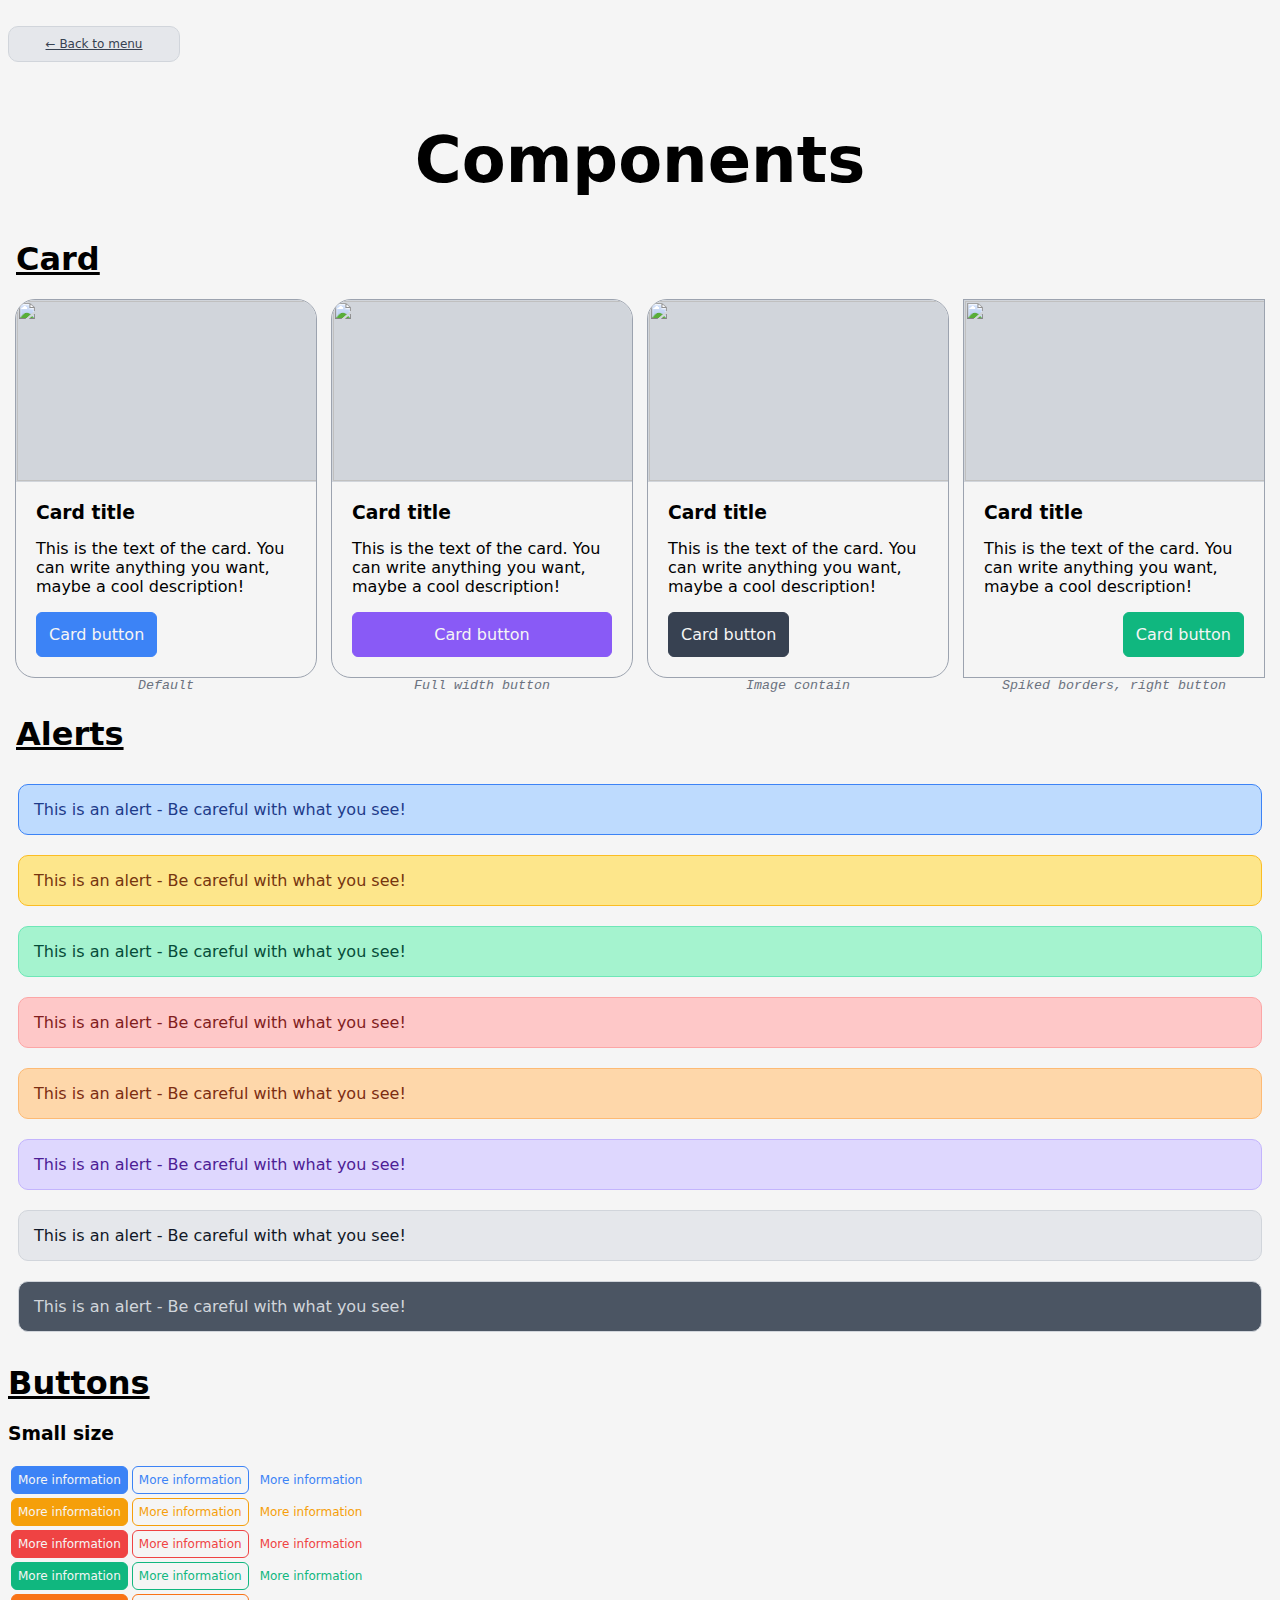
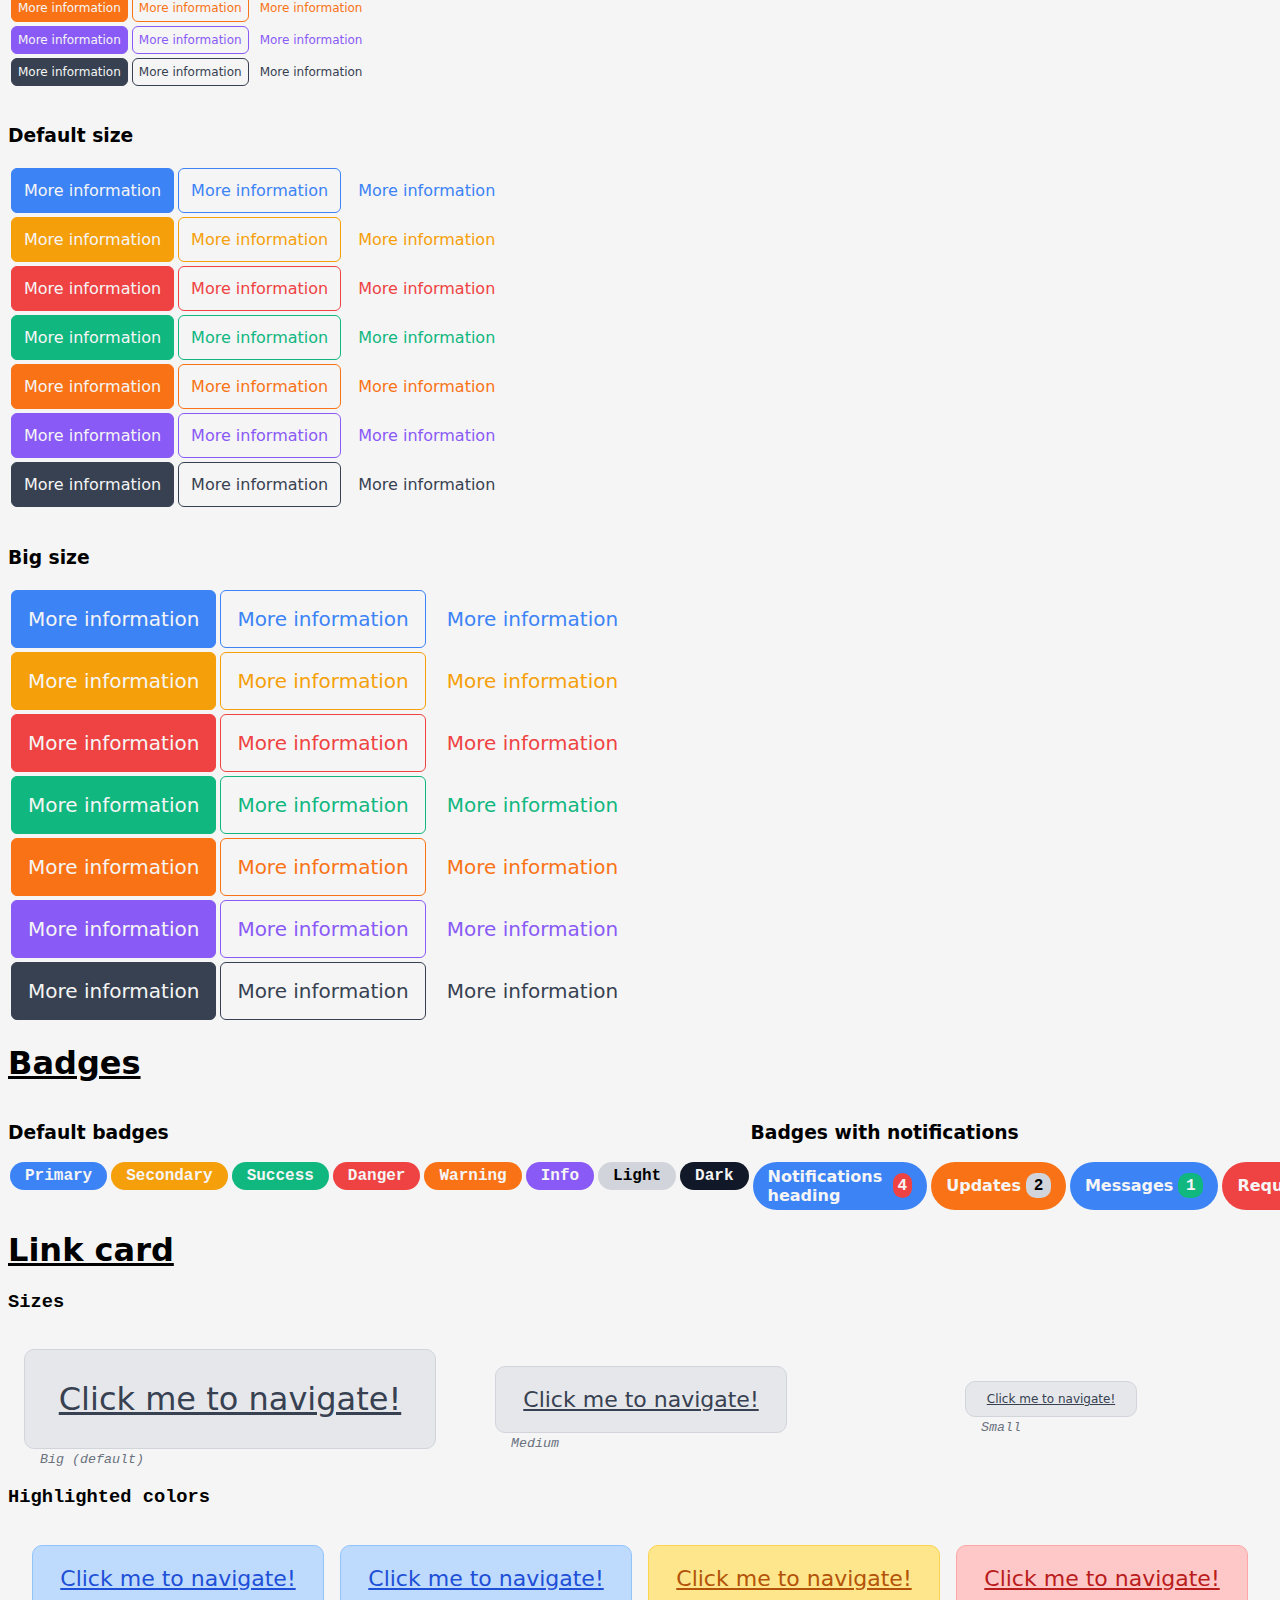
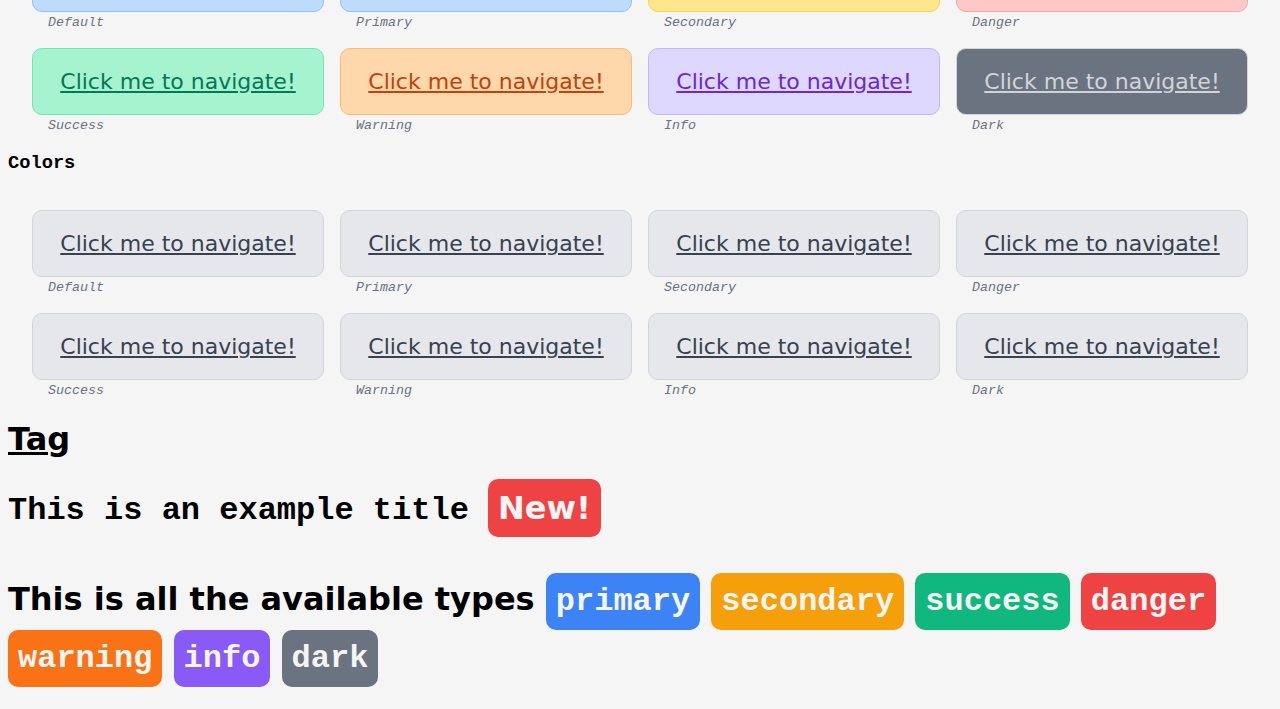
==== commit c852e5f6: "im finally done" ====
--- a/examples/components.html
+++ b/examples/components.html
@@ -3,12 +3,13 @@
 <head>
     <meta charset="UTF-8">
     <meta name="viewport" content="width=device-width, initial-scale=1.0">
-    <title>Nimbus CSS</title>
+    <title>Components</title>
     <link rel="stylesheet" href="../css/main.css">
+    <link rel="icon" type="image/x-icon" href="../assets/favicon.png">
 </head>
 <body class="c-body">
     <a class="c-link-card__container l-squared__d g--margin-5" href="../index.html">
-        <div class="c-link-card c-link-card--small c-link-card--danger">
+        <div class="c-link-card c-link-card--small c-link-card--danger g--position-sticky g--top-20">
             ← Back to menu
         </div>
     </a>
--- a/css/main.css
+++ b/css/main.css
@@ -3721,20 +3721,32 @@
 .c-body--no-margin {
   margin: 0;
 }
+.c-body--big-margin {
+  margin: 50px;
+}
 
 @media (min-width: 576px) {
   .c-body--no-margin\@tablet {
     margin: 0;
   }
+  .c-body--big-margin\@tablet {
+    margin: 250px;
+  }
 }
 @media (min-width: 768px) {
   .c-body--no-margin\@desktop {
     margin: 0;
   }
+  .c-body--big-margin\@desktop {
+    margin: 250px;
+  }
 }
 @media (min-width: 992px) {
   .c-body--no-margin\@full-desktop {
     margin: 0;
+  }
+  .c-body--big-margin\@full-desktop {
+    margin: 250px;
   }
 }
 .c-button {
@@ -5118,364 +5130,364 @@
 }
 
 @media (prefers-color-scheme: dark) {
-  .g--background-color-primary-1\:dark {
+  .dark\:g--background-color-primary-1 {
     background-color: #DCEBFE;
   }
-  .g--background-color-primary-2\:dark {
+  .dark\:g--background-color-primary-2 {
     background-color: #BEDBFE;
   }
-  .g--background-color-primary-3\:dark {
+  .dark\:g--background-color-primary-3 {
     background-color: #91C3FD;
   }
-  .g--background-color-primary-4\:dark {
+  .dark\:g--background-color-primary-4 {
     background-color: #61A6FA;
   }
-  .g--background-color-primary\:dark {
+  .dark\:g--background-color-primary {
     background-color: #61A6FA;
   }
-  .g--background-color-primary-5\:dark {
+  .dark\:g--background-color-primary-5 {
     background-color: #3C83F6;
   }
-  .g--background-color-primary-6\:dark {
+  .dark\:g--background-color-primary-6 {
     background-color: #2463EB;
   }
-  .g--background-color-primary-7\:dark {
+  .dark\:g--background-color-primary-7 {
     background-color: #1D4FD7;
   }
-  .g--background-color-primary-8\:dark {
+  .dark\:g--background-color-primary-8 {
     background-color: #1E3FAE;
   }
-  .g--background-color-primary-9\:dark {
+  .dark\:g--background-color-primary-9 {
     background-color: #1E3B8A;
   }
-  .g--background-color-secondary-1\:dark {
+  .dark\:g--background-color-secondary-1 {
     background-color: #FEF3C8;
   }
-  .g--background-color-secondary-2\:dark {
+  .dark\:g--background-color-secondary-2 {
     background-color: #FDE68B;
   }
-  .g--background-color-secondary-3\:dark {
+  .dark\:g--background-color-secondary-3 {
     background-color: #FCD44F;
   }
-  .g--background-color-secondary-4\:dark {
+  .dark\:g--background-color-secondary-4 {
     background-color: #FBBD23;
   }
-  .g--background-color-secondary\:dark {
+  .dark\:g--background-color-secondary {
     background-color: #FBBD23;
   }
-  .g--background-color-secondary-5\:dark {
+  .dark\:g--background-color-secondary-5 {
     background-color: #F59F0A;
   }
-  .g--background-color-secondary-6\:dark {
+  .dark\:g--background-color-secondary-6 {
     background-color: #DB7706;
   }
-  .g--background-color-secondary-7\:dark {
+  .dark\:g--background-color-secondary-7 {
     background-color: #B35309;
   }
-  .g--background-color-secondary-8\:dark {
+  .dark\:g--background-color-secondary-8 {
     background-color: #91400D;
   }
-  .g--background-color-secondary-9\:dark {
+  .dark\:g--background-color-secondary-9 {
     background-color: #76350F;
   }
-  .g--background-color-black-1\:dark {
+  .dark\:g--background-color-black-1 {
     background-color: #000000;
   }
-  .g--background-color-black-2\:dark {
+  .dark\:g--background-color-black-2 {
     background-color: #000000;
   }
-  .g--background-color-black-3\:dark {
+  .dark\:g--background-color-black-3 {
     background-color: #000000;
   }
-  .g--background-color-black-4\:dark {
+  .dark\:g--background-color-black-4 {
     background-color: #000000;
   }
-  .g--background-color-black\:dark {
+  .dark\:g--background-color-black {
     background-color: #000000;
   }
-  .g--background-color-black-5\:dark {
+  .dark\:g--background-color-black-5 {
     background-color: #000000;
   }
-  .g--background-color-black-6\:dark {
+  .dark\:g--background-color-black-6 {
     background-color: #000000;
   }
-  .g--background-color-black-7\:dark {
+  .dark\:g--background-color-black-7 {
     background-color: #000000;
   }
-  .g--background-color-black-8\:dark {
+  .dark\:g--background-color-black-8 {
     background-color: #000000;
   }
-  .g--background-color-black-9\:dark {
+  .dark\:g--background-color-black-9 {
     background-color: #000000;
   }
-  .g--background-color-gray-1\:dark {
+  .dark\:g--background-color-gray-1 {
     background-color: #F3F4F6;
   }
-  .g--background-color-gray-2\:dark {
+  .dark\:g--background-color-gray-2 {
     background-color: #E5E7EB;
   }
-  .g--background-color-gray-3\:dark {
+  .dark\:g--background-color-gray-3 {
     background-color: #D1D5DB;
   }
-  .g--background-color-gray-4\:dark {
+  .dark\:g--background-color-gray-4 {
     background-color: #9CA3AF;
   }
-  .g--background-color-gray\:dark {
+  .dark\:g--background-color-gray {
     background-color: #9CA3AF;
   }
-  .g--background-color-gray-5\:dark {
+  .dark\:g--background-color-gray-5 {
     background-color: #6B7280;
   }
-  .g--background-color-gray-6\:dark {
+  .dark\:g--background-color-gray-6 {
     background-color: #4B5563;
   }
-  .g--background-color-gray-7\:dark {
+  .dark\:g--background-color-gray-7 {
     background-color: #374151;
   }
-  .g--background-color-gray-8\:dark {
+  .dark\:g--background-color-gray-8 {
     background-color: #1F2937;
   }
-  .g--background-color-gray-9\:dark {
+  .dark\:g--background-color-gray-9 {
     background-color: #111827;
   }
-  .g--background-color-white-1\:dark {
+  .dark\:g--background-color-white-1 {
     background-color: #FFFFFF;
   }
-  .g--background-color-white-2\:dark {
+  .dark\:g--background-color-white-2 {
     background-color: #FCFCFC;
   }
-  .g--background-color-white-3\:dark {
+  .dark\:g--background-color-white-3 {
     background-color: #FAFAFA;
   }
-  .g--background-color-white-4\:dark {
+  .dark\:g--background-color-white-4 {
     background-color: #F7F7F7;
   }
-  .g--background-color-white\:dark {
+  .dark\:g--background-color-white {
     background-color: #F7F7F7;
   }
-  .g--background-color-white-5\:dark {
+  .dark\:g--background-color-white-5 {
     background-color: #F5F5F5;
   }
-  .g--background-color-white-6\:dark {
+  .dark\:g--background-color-white-6 {
     background-color: #F2F2F2;
   }
-  .g--background-color-white-7\:dark {
+  .dark\:g--background-color-white-7 {
     background-color: #F0F0F0;
   }
-  .g--background-color-white-8\:dark {
+  .dark\:g--background-color-white-8 {
     background-color: #EDEDED;
   }
-  .g--background-color-white-9\:dark {
+  .dark\:g--background-color-white-9 {
     background-color: #EBEBEB;
   }
-  .g--background-color-red-1\:dark {
+  .dark\:g--background-color-red-1 {
     background-color: #FEE1E1;
   }
-  .g--background-color-red-2\:dark {
+  .dark\:g--background-color-red-2 {
     background-color: #FEC8C8;
   }
-  .g--background-color-red-3\:dark {
+  .dark\:g--background-color-red-3 {
     background-color: #FCA6A6;
   }
-  .g--background-color-red-4\:dark {
+  .dark\:g--background-color-red-4 {
     background-color: #F87272;
   }
-  .g--background-color-red\:dark {
+  .dark\:g--background-color-red {
     background-color: #F87272;
   }
-  .g--background-color-red-5\:dark {
+  .dark\:g--background-color-red-5 {
     background-color: #EF4343;
   }
-  .g--background-color-red-6\:dark {
+  .dark\:g--background-color-red-6 {
     background-color: #DC2828;
   }
-  .g--background-color-red-7\:dark {
+  .dark\:g--background-color-red-7 {
     background-color: #BA1C1C;
   }
-  .g--background-color-red-8\:dark {
+  .dark\:g--background-color-red-8 {
     background-color: #981B1B;
   }
-  .g--background-color-red-9\:dark {
+  .dark\:g--background-color-red-9 {
     background-color: #811D1D;
   }
-  .g--background-color-green-1\:dark {
+  .dark\:g--background-color-green-1 {
     background-color: #D1FAE5;
   }
-  .g--background-color-green-2\:dark {
+  .dark\:g--background-color-green-2 {
     background-color: #A5F3CF;
   }
-  .g--background-color-green-3\:dark {
+  .dark\:g--background-color-green-3 {
     background-color: #6EE7B7;
   }
-  .g--background-color-green-4\:dark {
+  .dark\:g--background-color-green-4 {
     background-color: #36D399;
   }
-  .g--background-color-green\:dark {
+  .dark\:g--background-color-green {
     background-color: #36D399;
   }
-  .g--background-color-green-5\:dark {
+  .dark\:g--background-color-green-5 {
     background-color: #10B77F;
   }
-  .g--background-color-green-6\:dark {
+  .dark\:g--background-color-green-6 {
     background-color: #059467;
   }
-  .g--background-color-green-7\:dark {
+  .dark\:g--background-color-green-7 {
     background-color: #047756;
   }
-  .g--background-color-green-8\:dark {
+  .dark\:g--background-color-green-8 {
     background-color: #066046;
   }
-  .g--background-color-green-9\:dark {
+  .dark\:g--background-color-green-9 {
     background-color: #064C39;
   }
-  .g--background-color-blue-1\:dark {
+  .dark\:g--background-color-blue-1 {
     background-color: #DCEBFE;
   }
-  .g--background-color-blue-2\:dark {
+  .dark\:g--background-color-blue-2 {
     background-color: #BEDBFE;
   }
-  .g--background-color-blue-3\:dark {
+  .dark\:g--background-color-blue-3 {
     background-color: #91C3FD;
   }
-  .g--background-color-blue-4\:dark {
+  .dark\:g--background-color-blue-4 {
     background-color: #61A6FA;
   }
-  .g--background-color-blue\:dark {
+  .dark\:g--background-color-blue {
     background-color: #61A6FA;
   }
-  .g--background-color-blue-5\:dark {
+  .dark\:g--background-color-blue-5 {
     background-color: #3C83F6;
   }
-  .g--background-color-blue-6\:dark {
+  .dark\:g--background-color-blue-6 {
     background-color: #2463EB;
   }
-  .g--background-color-blue-7\:dark {
+  .dark\:g--background-color-blue-7 {
     background-color: #1D4FD7;
   }
-  .g--background-color-blue-8\:dark {
+  .dark\:g--background-color-blue-8 {
     background-color: #1E3FAE;
   }
-  .g--background-color-blue-9\:dark {
+  .dark\:g--background-color-blue-9 {
     background-color: #1E3B8A;
   }
-  .g--background-color-yellow-1\:dark {
+  .dark\:g--background-color-yellow-1 {
     background-color: #FEF3C8;
   }
-  .g--background-color-yellow-2\:dark {
+  .dark\:g--background-color-yellow-2 {
     background-color: #FDE68B;
   }
-  .g--background-color-yellow-3\:dark {
+  .dark\:g--background-color-yellow-3 {
     background-color: #FCD44F;
   }
-  .g--background-color-yellow-4\:dark {
+  .dark\:g--background-color-yellow-4 {
     background-color: #FBBD23;
   }
-  .g--background-color-yellow\:dark {
+  .dark\:g--background-color-yellow {
     background-color: #FBBD23;
   }
-  .g--background-color-yellow-5\:dark {
+  .dark\:g--background-color-yellow-5 {
     background-color: #F59F0A;
   }
-  .g--background-color-yellow-6\:dark {
+  .dark\:g--background-color-yellow-6 {
     background-color: #DB7706;
   }
-  .g--background-color-yellow-7\:dark {
+  .dark\:g--background-color-yellow-7 {
     background-color: #B35309;
   }
-  .g--background-color-yellow-8\:dark {
+  .dark\:g--background-color-yellow-8 {
     background-color: #91400D;
   }
-  .g--background-color-yellow-9\:dark {
+  .dark\:g--background-color-yellow-9 {
     background-color: #76350F;
   }
-  .g--background-color-pink-1\:dark {
+  .dark\:g--background-color-pink-1 {
     background-color: #FCE8F4;
   }
-  .g--background-color-pink-2\:dark {
+  .dark\:g--background-color-pink-2 {
     background-color: #FBD0E8;
   }
-  .g--background-color-pink-3\:dark {
+  .dark\:g--background-color-pink-3 {
     background-color: #F9A9D5;
   }
-  .g--background-color-pink-4\:dark {
+  .dark\:g--background-color-pink-4 {
     background-color: #F471B5;
   }
-  .g--background-color-pink\:dark {
+  .dark\:g--background-color-pink {
     background-color: #F471B5;
   }
-  .g--background-color-pink-5\:dark {
+  .dark\:g--background-color-pink-5 {
     background-color: #EC4699;
   }
-  .g--background-color-pink-6\:dark {
+  .dark\:g--background-color-pink-6 {
     background-color: #DB2979;
   }
-  .g--background-color-pink-7\:dark {
+  .dark\:g--background-color-pink-7 {
     background-color: #BF185D;
   }
-  .g--background-color-pink-8\:dark {
+  .dark\:g--background-color-pink-8 {
     background-color: #9B174C;
   }
-  .g--background-color-pink-9\:dark {
+  .dark\:g--background-color-pink-9 {
     background-color: #811842;
   }
-  .g--background-color-purple-1\:dark {
+  .dark\:g--background-color-purple-1 {
     background-color: #EBE7FE;
   }
-  .g--background-color-purple-2\:dark {
+  .dark\:g--background-color-purple-2 {
     background-color: #DED7FE;
   }
-  .g--background-color-purple-3\:dark {
+  .dark\:g--background-color-purple-3 {
     background-color: #C3B4FD;
   }
-  .g--background-color-purple-4\:dark {
+  .dark\:g--background-color-purple-4 {
     background-color: #A689FA;
   }
-  .g--background-color-purple\:dark {
+  .dark\:g--background-color-purple {
     background-color: #A689FA;
   }
-  .g--background-color-purple-5\:dark {
+  .dark\:g--background-color-purple-5 {
     background-color: #895AF6;
   }
-  .g--background-color-purple-6\:dark {
+  .dark\:g--background-color-purple-6 {
     background-color: #7C3BED;
   }
-  .g--background-color-purple-7\:dark {
+  .dark\:g--background-color-purple-7 {
     background-color: #6B26D9;
   }
-  .g--background-color-purple-8\:dark {
+  .dark\:g--background-color-purple-8 {
     background-color: #5A21B5;
   }
-  .g--background-color-purple-9\:dark {
+  .dark\:g--background-color-purple-9 {
     background-color: #4D1D95;
   }
-  .g--background-color-orange-1\:dark {
+  .dark\:g--background-color-orange-1 {
     background-color: #ffedd5;
   }
-  .g--background-color-orange-2\:dark {
+  .dark\:g--background-color-orange-2 {
     background-color: #fed7aa;
   }
-  .g--background-color-orange-3\:dark {
+  .dark\:g--background-color-orange-3 {
     background-color: #fdba74;
   }
-  .g--background-color-orange-4\:dark {
+  .dark\:g--background-color-orange-4 {
     background-color: #fb923c;
   }
-  .g--background-color-orange\:dark {
+  .dark\:g--background-color-orange {
     background-color: #fb923c;
   }
-  .g--background-color-orange-5\:dark {
+  .dark\:g--background-color-orange-5 {
     background-color: #f97316;
   }
-  .g--background-color-orange-6\:dark {
+  .dark\:g--background-color-orange-6 {
     background-color: #ea580c;
   }
-  .g--background-color-orange-7\:dark {
+  .dark\:g--background-color-orange-7 {
     background-color: #c2410c;
   }
-  .g--background-color-orange-8\:dark {
+  .dark\:g--background-color-orange-8 {
     background-color: #9a3412;
   }
-  .g--background-color-orange-9\:dark {
+  .dark\:g--background-color-orange-9 {
     background-color: #7c2d12;
   }
 }
@@ -6169,364 +6181,364 @@
 }
 
 @media (prefers-color-scheme: dark) {
-  .g--border-color-primary-1\:dark {
+  .dark\:g--border-color-primary-1 {
     border-color: #DCEBFE;
   }
-  .g--border-color-primary-2\:dark {
+  .dark\:g--border-color-primary-2 {
     border-color: #BEDBFE;
   }
-  .g--border-color-primary-3\:dark {
+  .dark\:g--border-color-primary-3 {
     border-color: #91C3FD;
   }
-  .g--border-color-primary-4\:dark {
+  .dark\:g--border-color-primary-4 {
     border-color: #61A6FA;
   }
-  .g--border-color--primary\:dark {
+  .dark\:g--border-color--primary {
     border-color: #61A6FA;
   }
-  .g--border-color-primary-5\:dark {
+  .dark\:g--border-color-primary-5 {
     border-color: #3C83F6;
   }
-  .g--border-color-primary-6\:dark {
+  .dark\:g--border-color-primary-6 {
     border-color: #2463EB;
   }
-  .g--border-color-primary-7\:dark {
+  .dark\:g--border-color-primary-7 {
     border-color: #1D4FD7;
   }
-  .g--border-color-primary-8\:dark {
+  .dark\:g--border-color-primary-8 {
     border-color: #1E3FAE;
   }
-  .g--border-color-primary-9\:dark {
+  .dark\:g--border-color-primary-9 {
     border-color: #1E3B8A;
   }
-  .g--border-color-secondary-1\:dark {
+  .dark\:g--border-color-secondary-1 {
     border-color: #FEF3C8;
   }
-  .g--border-color-secondary-2\:dark {
+  .dark\:g--border-color-secondary-2 {
     border-color: #FDE68B;
   }
-  .g--border-color-secondary-3\:dark {
+  .dark\:g--border-color-secondary-3 {
     border-color: #FCD44F;
   }
-  .g--border-color-secondary-4\:dark {
+  .dark\:g--border-color-secondary-4 {
     border-color: #FBBD23;
   }
-  .g--border-color--secondary\:dark {
+  .dark\:g--border-color--secondary {
     border-color: #FBBD23;
   }
-  .g--border-color-secondary-5\:dark {
+  .dark\:g--border-color-secondary-5 {
     border-color: #F59F0A;
   }
-  .g--border-color-secondary-6\:dark {
+  .dark\:g--border-color-secondary-6 {
     border-color: #DB7706;
   }
-  .g--border-color-secondary-7\:dark {
+  .dark\:g--border-color-secondary-7 {
     border-color: #B35309;
   }
-  .g--border-color-secondary-8\:dark {
+  .dark\:g--border-color-secondary-8 {
     border-color: #91400D;
   }
-  .g--border-color-secondary-9\:dark {
+  .dark\:g--border-color-secondary-9 {
     border-color: #76350F;
   }
-  .g--border-color-black-1\:dark {
+  .dark\:g--border-color-black-1 {
     border-color: #000000;
   }
-  .g--border-color-black-2\:dark {
+  .dark\:g--border-color-black-2 {
     border-color: #000000;
   }
-  .g--border-color-black-3\:dark {
+  .dark\:g--border-color-black-3 {
     border-color: #000000;
   }
-  .g--border-color-black-4\:dark {
+  .dark\:g--border-color-black-4 {
     border-color: #000000;
   }
-  .g--border-color--black\:dark {
+  .dark\:g--border-color--black {
     border-color: #000000;
   }
-  .g--border-color-black-5\:dark {
+  .dark\:g--border-color-black-5 {
     border-color: #000000;
   }
-  .g--border-color-black-6\:dark {
+  .dark\:g--border-color-black-6 {
     border-color: #000000;
   }
-  .g--border-color-black-7\:dark {
+  .dark\:g--border-color-black-7 {
     border-color: #000000;
   }
-  .g--border-color-black-8\:dark {
+  .dark\:g--border-color-black-8 {
     border-color: #000000;
   }
-  .g--border-color-black-9\:dark {
+  .dark\:g--border-color-black-9 {
     border-color: #000000;
   }
-  .g--border-color-gray-1\:dark {
+  .dark\:g--border-color-gray-1 {
     border-color: #F3F4F6;
   }
-  .g--border-color-gray-2\:dark {
+  .dark\:g--border-color-gray-2 {
     border-color: #E5E7EB;
   }
-  .g--border-color-gray-3\:dark {
+  .dark\:g--border-color-gray-3 {
     border-color: #D1D5DB;
   }
-  .g--border-color-gray-4\:dark {
+  .dark\:g--border-color-gray-4 {
     border-color: #9CA3AF;
   }
-  .g--border-color--gray\:dark {
+  .dark\:g--border-color--gray {
     border-color: #9CA3AF;
   }
-  .g--border-color-gray-5\:dark {
+  .dark\:g--border-color-gray-5 {
     border-color: #6B7280;
   }
-  .g--border-color-gray-6\:dark {
+  .dark\:g--border-color-gray-6 {
     border-color: #4B5563;
   }
-  .g--border-color-gray-7\:dark {
+  .dark\:g--border-color-gray-7 {
     border-color: #374151;
   }
-  .g--border-color-gray-8\:dark {
+  .dark\:g--border-color-gray-8 {
     border-color: #1F2937;
   }
-  .g--border-color-gray-9\:dark {
+  .dark\:g--border-color-gray-9 {
     border-color: #111827;
   }
-  .g--border-color-white-1\:dark {
+  .dark\:g--border-color-white-1 {
     border-color: #FFFFFF;
   }
-  .g--border-color-white-2\:dark {
+  .dark\:g--border-color-white-2 {
     border-color: #FCFCFC;
   }
-  .g--border-color-white-3\:dark {
+  .dark\:g--border-color-white-3 {
     border-color: #FAFAFA;
   }
-  .g--border-color-white-4\:dark {
+  .dark\:g--border-color-white-4 {
     border-color: #F7F7F7;
   }
-  .g--border-color--white\:dark {
+  .dark\:g--border-color--white {
     border-color: #F7F7F7;
   }
-  .g--border-color-white-5\:dark {
+  .dark\:g--border-color-white-5 {
     border-color: #F5F5F5;
   }
-  .g--border-color-white-6\:dark {
+  .dark\:g--border-color-white-6 {
     border-color: #F2F2F2;
   }
-  .g--border-color-white-7\:dark {
+  .dark\:g--border-color-white-7 {
     border-color: #F0F0F0;
   }
-  .g--border-color-white-8\:dark {
+  .dark\:g--border-color-white-8 {
     border-color: #EDEDED;
   }
-  .g--border-color-white-9\:dark {
+  .dark\:g--border-color-white-9 {
     border-color: #EBEBEB;
   }
-  .g--border-color-red-1\:dark {
+  .dark\:g--border-color-red-1 {
     border-color: #FEE1E1;
   }
-  .g--border-color-red-2\:dark {
+  .dark\:g--border-color-red-2 {
     border-color: #FEC8C8;
   }
-  .g--border-color-red-3\:dark {
+  .dark\:g--border-color-red-3 {
     border-color: #FCA6A6;
   }
-  .g--border-color-red-4\:dark {
+  .dark\:g--border-color-red-4 {
     border-color: #F87272;
   }
-  .g--border-color--red\:dark {
+  .dark\:g--border-color--red {
     border-color: #F87272;
   }
-  .g--border-color-red-5\:dark {
+  .dark\:g--border-color-red-5 {
     border-color: #EF4343;
   }
-  .g--border-color-red-6\:dark {
+  .dark\:g--border-color-red-6 {
     border-color: #DC2828;
   }
-  .g--border-color-red-7\:dark {
+  .dark\:g--border-color-red-7 {
     border-color: #BA1C1C;
   }
-  .g--border-color-red-8\:dark {
+  .dark\:g--border-color-red-8 {
     border-color: #981B1B;
   }
-  .g--border-color-red-9\:dark {
+  .dark\:g--border-color-red-9 {
     border-color: #811D1D;
   }
-  .g--border-color-green-1\:dark {
+  .dark\:g--border-color-green-1 {
     border-color: #D1FAE5;
   }
-  .g--border-color-green-2\:dark {
+  .dark\:g--border-color-green-2 {
     border-color: #A5F3CF;
   }
-  .g--border-color-green-3\:dark {
+  .dark\:g--border-color-green-3 {
     border-color: #6EE7B7;
   }
-  .g--border-color-green-4\:dark {
+  .dark\:g--border-color-green-4 {
     border-color: #36D399;
   }
-  .g--border-color--green\:dark {
+  .dark\:g--border-color--green {
     border-color: #36D399;
   }
-  .g--border-color-green-5\:dark {
+  .dark\:g--border-color-green-5 {
     border-color: #10B77F;
   }
-  .g--border-color-green-6\:dark {
+  .dark\:g--border-color-green-6 {
     border-color: #059467;
   }
-  .g--border-color-green-7\:dark {
+  .dark\:g--border-color-green-7 {
     border-color: #047756;
   }
-  .g--border-color-green-8\:dark {
+  .dark\:g--border-color-green-8 {
     border-color: #066046;
   }
-  .g--border-color-green-9\:dark {
+  .dark\:g--border-color-green-9 {
     border-color: #064C39;
   }
-  .g--border-color-blue-1\:dark {
+  .dark\:g--border-color-blue-1 {
     border-color: #DCEBFE;
   }
-  .g--border-color-blue-2\:dark {
+  .dark\:g--border-color-blue-2 {
     border-color: #BEDBFE;
   }
-  .g--border-color-blue-3\:dark {
+  .dark\:g--border-color-blue-3 {
     border-color: #91C3FD;
   }
-  .g--border-color-blue-4\:dark {
+  .dark\:g--border-color-blue-4 {
     border-color: #61A6FA;
   }
-  .g--border-color--blue\:dark {
+  .dark\:g--border-color--blue {
     border-color: #61A6FA;
   }
-  .g--border-color-blue-5\:dark {
+  .dark\:g--border-color-blue-5 {
     border-color: #3C83F6;
   }
-  .g--border-color-blue-6\:dark {
+  .dark\:g--border-color-blue-6 {
     border-color: #2463EB;
   }
-  .g--border-color-blue-7\:dark {
+  .dark\:g--border-color-blue-7 {
     border-color: #1D4FD7;
   }
-  .g--border-color-blue-8\:dark {
+  .dark\:g--border-color-blue-8 {
     border-color: #1E3FAE;
   }
-  .g--border-color-blue-9\:dark {
+  .dark\:g--border-color-blue-9 {
     border-color: #1E3B8A;
   }
-  .g--border-color-yellow-1\:dark {
+  .dark\:g--border-color-yellow-1 {
     border-color: #FEF3C8;
   }
-  .g--border-color-yellow-2\:dark {
+  .dark\:g--border-color-yellow-2 {
     border-color: #FDE68B;
   }
-  .g--border-color-yellow-3\:dark {
+  .dark\:g--border-color-yellow-3 {
     border-color: #FCD44F;
   }
-  .g--border-color-yellow-4\:dark {
+  .dark\:g--border-color-yellow-4 {
     border-color: #FBBD23;
   }
-  .g--border-color--yellow\:dark {
+  .dark\:g--border-color--yellow {
     border-color: #FBBD23;
   }
-  .g--border-color-yellow-5\:dark {
+  .dark\:g--border-color-yellow-5 {
     border-color: #F59F0A;
   }
-  .g--border-color-yellow-6\:dark {
+  .dark\:g--border-color-yellow-6 {
     border-color: #DB7706;
   }
-  .g--border-color-yellow-7\:dark {
+  .dark\:g--border-color-yellow-7 {
     border-color: #B35309;
   }
-  .g--border-color-yellow-8\:dark {
+  .dark\:g--border-color-yellow-8 {
     border-color: #91400D;
   }
-  .g--border-color-yellow-9\:dark {
+  .dark\:g--border-color-yellow-9 {
     border-color: #76350F;
   }
-  .g--border-color-pink-1\:dark {
+  .dark\:g--border-color-pink-1 {
     border-color: #FCE8F4;
   }
-  .g--border-color-pink-2\:dark {
+  .dark\:g--border-color-pink-2 {
     border-color: #FBD0E8;
   }
-  .g--border-color-pink-3\:dark {
+  .dark\:g--border-color-pink-3 {
     border-color: #F9A9D5;
   }
-  .g--border-color-pink-4\:dark {
+  .dark\:g--border-color-pink-4 {
     border-color: #F471B5;
   }
-  .g--border-color--pink\:dark {
+  .dark\:g--border-color--pink {
     border-color: #F471B5;
   }
-  .g--border-color-pink-5\:dark {
+  .dark\:g--border-color-pink-5 {
     border-color: #EC4699;
   }
-  .g--border-color-pink-6\:dark {
+  .dark\:g--border-color-pink-6 {
     border-color: #DB2979;
   }
-  .g--border-color-pink-7\:dark {
+  .dark\:g--border-color-pink-7 {
     border-color: #BF185D;
   }
-  .g--border-color-pink-8\:dark {
+  .dark\:g--border-color-pink-8 {
     border-color: #9B174C;
   }
-  .g--border-color-pink-9\:dark {
+  .dark\:g--border-color-pink-9 {
     border-color: #811842;
   }
-  .g--border-color-purple-1\:dark {
+  .dark\:g--border-color-purple-1 {
     border-color: #EBE7FE;
   }
-  .g--border-color-purple-2\:dark {
+  .dark\:g--border-color-purple-2 {
     border-color: #DED7FE;
   }
-  .g--border-color-purple-3\:dark {
+  .dark\:g--border-color-purple-3 {
     border-color: #C3B4FD;
   }
-  .g--border-color-purple-4\:dark {
+  .dark\:g--border-color-purple-4 {
     border-color: #A689FA;
   }
-  .g--border-color--purple\:dark {
+  .dark\:g--border-color--purple {
     border-color: #A689FA;
   }
-  .g--border-color-purple-5\:dark {
+  .dark\:g--border-color-purple-5 {
     border-color: #895AF6;
   }
-  .g--border-color-purple-6\:dark {
+  .dark\:g--border-color-purple-6 {
     border-color: #7C3BED;
   }
-  .g--border-color-purple-7\:dark {
+  .dark\:g--border-color-purple-7 {
     border-color: #6B26D9;
   }
-  .g--border-color-purple-8\:dark {
+  .dark\:g--border-color-purple-8 {
     border-color: #5A21B5;
   }
-  .g--border-color-purple-9\:dark {
+  .dark\:g--border-color-purple-9 {
     border-color: #4D1D95;
   }
-  .g--border-color-orange-1\:dark {
+  .dark\:g--border-color-orange-1 {
     border-color: #ffedd5;
   }
-  .g--border-color-orange-2\:dark {
+  .dark\:g--border-color-orange-2 {
     border-color: #fed7aa;
   }
-  .g--border-color-orange-3\:dark {
+  .dark\:g--border-color-orange-3 {
     border-color: #fdba74;
   }
-  .g--border-color-orange-4\:dark {
+  .dark\:g--border-color-orange-4 {
     border-color: #fb923c;
   }
-  .g--border-color--orange\:dark {
+  .dark\:g--border-color--orange {
     border-color: #fb923c;
   }
-  .g--border-color-orange-5\:dark {
+  .dark\:g--border-color-orange-5 {
     border-color: #f97316;
   }
-  .g--border-color-orange-6\:dark {
+  .dark\:g--border-color-orange-6 {
     border-color: #ea580c;
   }
-  .g--border-color-orange-7\:dark {
+  .dark\:g--border-color-orange-7 {
     border-color: #c2410c;
   }
-  .g--border-color-orange-8\:dark {
+  .dark\:g--border-color-orange-8 {
     border-color: #9a3412;
   }
-  .g--border-color-orange-9\:dark {
+  .dark\:g--border-color-orange-9 {
     border-color: #7c2d12;
   }
 }
@@ -8446,364 +8458,364 @@
 }
 
 @media (prefers-color-scheme: dark) {
-  .g--color-primary-1\:dark {
+  .dark\:g--color-primary-1 {
     color: #DCEBFE;
   }
-  .g--color-primary-2\:dark {
+  .dark\:g--color-primary-2 {
     color: #BEDBFE;
   }
-  .g--color-primary-3\:dark {
+  .dark\:g--color-primary-3 {
     color: #91C3FD;
   }
-  .g--color-primary-4\:dark {
+  .dark\:g--color-primary-4 {
     color: #61A6FA;
   }
-  .g--color-primary-5\:dark {
+  .dark\:g--color-primary-5 {
     color: #3C83F6;
   }
-  .g--color-primary\:dark {
+  .dark\:g--color-primary {
     color: #3C83F6;
   }
-  .g--color-primary-6\:dark {
+  .dark\:g--color-primary-6 {
     color: #2463EB;
   }
-  .g--color-primary-7\:dark {
+  .dark\:g--color-primary-7 {
     color: #1D4FD7;
   }
-  .g--color-primary-8\:dark {
+  .dark\:g--color-primary-8 {
     color: #1E3FAE;
   }
-  .g--color-primary-9\:dark {
+  .dark\:g--color-primary-9 {
     color: #1E3B8A;
   }
-  .g--color-secondary-1\:dark {
+  .dark\:g--color-secondary-1 {
     color: #FEF3C8;
   }
-  .g--color-secondary-2\:dark {
+  .dark\:g--color-secondary-2 {
     color: #FDE68B;
   }
-  .g--color-secondary-3\:dark {
+  .dark\:g--color-secondary-3 {
     color: #FCD44F;
   }
-  .g--color-secondary-4\:dark {
+  .dark\:g--color-secondary-4 {
     color: #FBBD23;
   }
-  .g--color-secondary-5\:dark {
+  .dark\:g--color-secondary-5 {
     color: #F59F0A;
   }
-  .g--color-secondary\:dark {
+  .dark\:g--color-secondary {
     color: #F59F0A;
   }
-  .g--color-secondary-6\:dark {
+  .dark\:g--color-secondary-6 {
     color: #DB7706;
   }
-  .g--color-secondary-7\:dark {
+  .dark\:g--color-secondary-7 {
     color: #B35309;
   }
-  .g--color-secondary-8\:dark {
+  .dark\:g--color-secondary-8 {
     color: #91400D;
   }
-  .g--color-secondary-9\:dark {
+  .dark\:g--color-secondary-9 {
     color: #76350F;
   }
-  .g--color-black-1\:dark {
+  .dark\:g--color-black-1 {
     color: #000000;
   }
-  .g--color-black-2\:dark {
+  .dark\:g--color-black-2 {
     color: #000000;
   }
-  .g--color-black-3\:dark {
+  .dark\:g--color-black-3 {
     color: #000000;
   }
-  .g--color-black-4\:dark {
+  .dark\:g--color-black-4 {
     color: #000000;
   }
-  .g--color-black-5\:dark {
+  .dark\:g--color-black-5 {
     color: #000000;
   }
-  .g--color-black\:dark {
+  .dark\:g--color-black {
     color: #000000;
   }
-  .g--color-black-6\:dark {
+  .dark\:g--color-black-6 {
     color: #000000;
   }
-  .g--color-black-7\:dark {
+  .dark\:g--color-black-7 {
     color: #000000;
   }
-  .g--color-black-8\:dark {
+  .dark\:g--color-black-8 {
     color: #000000;
   }
-  .g--color-black-9\:dark {
+  .dark\:g--color-black-9 {
     color: #000000;
   }
-  .g--color-gray-1\:dark {
+  .dark\:g--color-gray-1 {
     color: #F3F4F6;
   }
-  .g--color-gray-2\:dark {
+  .dark\:g--color-gray-2 {
     color: #E5E7EB;
   }
-  .g--color-gray-3\:dark {
+  .dark\:g--color-gray-3 {
     color: #D1D5DB;
   }
-  .g--color-gray-4\:dark {
+  .dark\:g--color-gray-4 {
     color: #9CA3AF;
   }
-  .g--color-gray-5\:dark {
+  .dark\:g--color-gray-5 {
     color: #6B7280;
   }
-  .g--color-gray\:dark {
+  .dark\:g--color-gray {
     color: #6B7280;
   }
-  .g--color-gray-6\:dark {
+  .dark\:g--color-gray-6 {
     color: #4B5563;
   }
-  .g--color-gray-7\:dark {
+  .dark\:g--color-gray-7 {
     color: #374151;
   }
-  .g--color-gray-8\:dark {
+  .dark\:g--color-gray-8 {
     color: #1F2937;
   }
-  .g--color-gray-9\:dark {
+  .dark\:g--color-gray-9 {
     color: #111827;
   }
-  .g--color-white-1\:dark {
+  .dark\:g--color-white-1 {
     color: #FFFFFF;
   }
-  .g--color-white-2\:dark {
+  .dark\:g--color-white-2 {
     color: #FCFCFC;
   }
-  .g--color-white-3\:dark {
+  .dark\:g--color-white-3 {
     color: #FAFAFA;
   }
-  .g--color-white-4\:dark {
+  .dark\:g--color-white-4 {
     color: #F7F7F7;
   }
-  .g--color-white-5\:dark {
+  .dark\:g--color-white-5 {
     color: #F5F5F5;
   }
-  .g--color-white\:dark {
+  .dark\:g--color-white {
     color: #F5F5F5;
   }
-  .g--color-white-6\:dark {
+  .dark\:g--color-white-6 {
     color: #F2F2F2;
   }
-  .g--color-white-7\:dark {
+  .dark\:g--color-white-7 {
     color: #F0F0F0;
   }
-  .g--color-white-8\:dark {
+  .dark\:g--color-white-8 {
     color: #EDEDED;
   }
-  .g--color-white-9\:dark {
+  .dark\:g--color-white-9 {
     color: #EBEBEB;
   }
-  .g--color-red-1\:dark {
+  .dark\:g--color-red-1 {
     color: #FEE1E1;
   }
-  .g--color-red-2\:dark {
+  .dark\:g--color-red-2 {
     color: #FEC8C8;
   }
-  .g--color-red-3\:dark {
+  .dark\:g--color-red-3 {
     color: #FCA6A6;
   }
-  .g--color-red-4\:dark {
+  .dark\:g--color-red-4 {
     color: #F87272;
   }
-  .g--color-red-5\:dark {
+  .dark\:g--color-red-5 {
     color: #EF4343;
   }
-  .g--color-red\:dark {
+  .dark\:g--color-red {
     color: #EF4343;
   }
-  .g--color-red-6\:dark {
+  .dark\:g--color-red-6 {
     color: #DC2828;
   }
-  .g--color-red-7\:dark {
+  .dark\:g--color-red-7 {
     color: #BA1C1C;
   }
-  .g--color-red-8\:dark {
+  .dark\:g--color-red-8 {
     color: #981B1B;
   }
-  .g--color-red-9\:dark {
+  .dark\:g--color-red-9 {
     color: #811D1D;
   }
-  .g--color-green-1\:dark {
+  .dark\:g--color-green-1 {
     color: #D1FAE5;
   }
-  .g--color-green-2\:dark {
+  .dark\:g--color-green-2 {
     color: #A5F3CF;
   }
-  .g--color-green-3\:dark {
+  .dark\:g--color-green-3 {
     color: #6EE7B7;
   }
-  .g--color-green-4\:dark {
+  .dark\:g--color-green-4 {
     color: #36D399;
   }
-  .g--color-green-5\:dark {
+  .dark\:g--color-green-5 {
     color: #10B77F;
   }
-  .g--color-green\:dark {
+  .dark\:g--color-green {
     color: #10B77F;
   }
-  .g--color-green-6\:dark {
+  .dark\:g--color-green-6 {
     color: #059467;
   }
-  .g--color-green-7\:dark {
+  .dark\:g--color-green-7 {
     color: #047756;
   }
-  .g--color-green-8\:dark {
+  .dark\:g--color-green-8 {
     color: #066046;
   }
-  .g--color-green-9\:dark {
+  .dark\:g--color-green-9 {
     color: #064C39;
   }
-  .g--color-blue-1\:dark {
+  .dark\:g--color-blue-1 {
     color: #DCEBFE;
   }
-  .g--color-blue-2\:dark {
+  .dark\:g--color-blue-2 {
     color: #BEDBFE;
   }
-  .g--color-blue-3\:dark {
+  .dark\:g--color-blue-3 {
     color: #91C3FD;
   }
-  .g--color-blue-4\:dark {
+  .dark\:g--color-blue-4 {
     color: #61A6FA;
   }
-  .g--color-blue-5\:dark {
+  .dark\:g--color-blue-5 {
     color: #3C83F6;
   }
-  .g--color-blue\:dark {
+  .dark\:g--color-blue {
     color: #3C83F6;
   }
-  .g--color-blue-6\:dark {
+  .dark\:g--color-blue-6 {
     color: #2463EB;
   }
-  .g--color-blue-7\:dark {
+  .dark\:g--color-blue-7 {
     color: #1D4FD7;
   }
-  .g--color-blue-8\:dark {
+  .dark\:g--color-blue-8 {
     color: #1E3FAE;
   }
-  .g--color-blue-9\:dark {
+  .dark\:g--color-blue-9 {
     color: #1E3B8A;
   }
-  .g--color-yellow-1\:dark {
+  .dark\:g--color-yellow-1 {
     color: #FEF3C8;
   }
-  .g--color-yellow-2\:dark {
+  .dark\:g--color-yellow-2 {
     color: #FDE68B;
   }
-  .g--color-yellow-3\:dark {
+  .dark\:g--color-yellow-3 {
     color: #FCD44F;
   }
-  .g--color-yellow-4\:dark {
+  .dark\:g--color-yellow-4 {
     color: #FBBD23;
   }
-  .g--color-yellow-5\:dark {
+  .dark\:g--color-yellow-5 {
     color: #F59F0A;
   }
-  .g--color-yellow\:dark {
+  .dark\:g--color-yellow {
     color: #F59F0A;
   }
-  .g--color-yellow-6\:dark {
+  .dark\:g--color-yellow-6 {
     color: #DB7706;
   }
-  .g--color-yellow-7\:dark {
+  .dark\:g--color-yellow-7 {
     color: #B35309;
   }
-  .g--color-yellow-8\:dark {
+  .dark\:g--color-yellow-8 {
     color: #91400D;
   }
-  .g--color-yellow-9\:dark {
+  .dark\:g--color-yellow-9 {
     color: #76350F;
   }
-  .g--color-pink-1\:dark {
+  .dark\:g--color-pink-1 {
     color: #FCE8F4;
   }
-  .g--color-pink-2\:dark {
+  .dark\:g--color-pink-2 {
     color: #FBD0E8;
   }
-  .g--color-pink-3\:dark {
+  .dark\:g--color-pink-3 {
     color: #F9A9D5;
   }
-  .g--color-pink-4\:dark {
+  .dark\:g--color-pink-4 {
     color: #F471B5;
   }
-  .g--color-pink-5\:dark {
+  .dark\:g--color-pink-5 {
     color: #EC4699;
   }
-  .g--color-pink\:dark {
+  .dark\:g--color-pink {
     color: #EC4699;
   }
-  .g--color-pink-6\:dark {
+  .dark\:g--color-pink-6 {
     color: #DB2979;
   }
-  .g--color-pink-7\:dark {
+  .dark\:g--color-pink-7 {
     color: #BF185D;
   }
-  .g--color-pink-8\:dark {
+  .dark\:g--color-pink-8 {
     color: #9B174C;
   }
-  .g--color-pink-9\:dark {
+  .dark\:g--color-pink-9 {
     color: #811842;
   }
-  .g--color-purple-1\:dark {
+  .dark\:g--color-purple-1 {
     color: #EBE7FE;
   }
-  .g--color-purple-2\:dark {
+  .dark\:g--color-purple-2 {
     color: #DED7FE;
   }
-  .g--color-purple-3\:dark {
+  .dark\:g--color-purple-3 {
     color: #C3B4FD;
   }
-  .g--color-purple-4\:dark {
+  .dark\:g--color-purple-4 {
     color: #A689FA;
   }
-  .g--color-purple-5\:dark {
+  .dark\:g--color-purple-5 {
     color: #895AF6;
   }
-  .g--color-purple\:dark {
+  .dark\:g--color-purple {
     color: #895AF6;
   }
-  .g--color-purple-6\:dark {
+  .dark\:g--color-purple-6 {
     color: #7C3BED;
   }
-  .g--color-purple-7\:dark {
+  .dark\:g--color-purple-7 {
     color: #6B26D9;
   }
-  .g--color-purple-8\:dark {
+  .dark\:g--color-purple-8 {
     color: #5A21B5;
   }
-  .g--color-purple-9\:dark {
+  .dark\:g--color-purple-9 {
     color: #4D1D95;
   }
-  .g--color-orange-1\:dark {
+  .dark\:g--color-orange-1 {
     color: #ffedd5;
   }
-  .g--color-orange-2\:dark {
+  .dark\:g--color-orange-2 {
     color: #fed7aa;
   }
-  .g--color-orange-3\:dark {
+  .dark\:g--color-orange-3 {
     color: #fdba74;
   }
-  .g--color-orange-4\:dark {
+  .dark\:g--color-orange-4 {
     color: #fb923c;
   }
-  .g--color-orange-5\:dark {
+  .dark\:g--color-orange-5 {
     color: #f97316;
   }
-  .g--color-orange\:dark {
+  .dark\:g--color-orange {
     color: #f97316;
   }
-  .g--color-orange-6\:dark {
+  .dark\:g--color-orange-6 {
     color: #ea580c;
   }
-  .g--color-orange-7\:dark {
+  .dark\:g--color-orange-7 {
     color: #c2410c;
   }
-  .g--color-orange-8\:dark {
+  .dark\:g--color-orange-8 {
     color: #9a3412;
   }
-  .g--color-orange-9\:dark {
+  .dark\:g--color-orange-9 {
     color: #7c2d12;
   }
 }
@@ -11242,364 +11254,364 @@
 }
 
 @media (prefers-color-scheme: dark) {
-  .l-outline-color-primary-1\:dark {
+  .dark\:l-outline-color-primary-1 {
     outline-color: #DCEBFE;
   }
-  .l-outline-color-primary-2\:dark {
+  .dark\:l-outline-color-primary-2 {
     outline-color: #BEDBFE;
   }
-  .l-outline-color-primary-3\:dark {
+  .dark\:l-outline-color-primary-3 {
     outline-color: #91C3FD;
   }
-  .l-outline-color-primary-4\:dark {
+  .dark\:l-outline-color-primary-4 {
     outline-color: #61A6FA;
   }
-  .l-outline-color-primary\:dark {
+  .dark\:l-outline-color-primary {
     outline-color: #61A6FA;
   }
-  .l-outline-color-primary-5\:dark {
+  .dark\:l-outline-color-primary-5 {
     outline-color: #3C83F6;
   }
-  .l-outline-color-primary-6\:dark {
+  .dark\:l-outline-color-primary-6 {
     outline-color: #2463EB;
   }
-  .l-outline-color-primary-7\:dark {
+  .dark\:l-outline-color-primary-7 {
     outline-color: #1D4FD7;
   }
-  .l-outline-color-primary-8\:dark {
+  .dark\:l-outline-color-primary-8 {
     outline-color: #1E3FAE;
   }
-  .l-outline-color-primary-9\:dark {
+  .dark\:l-outline-color-primary-9 {
     outline-color: #1E3B8A;
   }
-  .l-outline-color-secondary-1\:dark {
+  .dark\:l-outline-color-secondary-1 {
     outline-color: #FEF3C8;
   }
-  .l-outline-color-secondary-2\:dark {
+  .dark\:l-outline-color-secondary-2 {
     outline-color: #FDE68B;
   }
-  .l-outline-color-secondary-3\:dark {
+  .dark\:l-outline-color-secondary-3 {
     outline-color: #FCD44F;
   }
-  .l-outline-color-secondary-4\:dark {
+  .dark\:l-outline-color-secondary-4 {
     outline-color: #FBBD23;
   }
-  .l-outline-color-secondary\:dark {
+  .dark\:l-outline-color-secondary {
     outline-color: #FBBD23;
   }
-  .l-outline-color-secondary-5\:dark {
+  .dark\:l-outline-color-secondary-5 {
     outline-color: #F59F0A;
   }
-  .l-outline-color-secondary-6\:dark {
+  .dark\:l-outline-color-secondary-6 {
     outline-color: #DB7706;
   }
-  .l-outline-color-secondary-7\:dark {
+  .dark\:l-outline-color-secondary-7 {
     outline-color: #B35309;
   }
-  .l-outline-color-secondary-8\:dark {
+  .dark\:l-outline-color-secondary-8 {
     outline-color: #91400D;
   }
-  .l-outline-color-secondary-9\:dark {
+  .dark\:l-outline-color-secondary-9 {
     outline-color: #76350F;
   }
-  .l-outline-color-black-1\:dark {
+  .dark\:l-outline-color-black-1 {
     outline-color: #000000;
   }
-  .l-outline-color-black-2\:dark {
+  .dark\:l-outline-color-black-2 {
     outline-color: #000000;
   }
-  .l-outline-color-black-3\:dark {
+  .dark\:l-outline-color-black-3 {
     outline-color: #000000;
   }
-  .l-outline-color-black-4\:dark {
+  .dark\:l-outline-color-black-4 {
     outline-color: #000000;
   }
-  .l-outline-color-black\:dark {
+  .dark\:l-outline-color-black {
     outline-color: #000000;
   }
-  .l-outline-color-black-5\:dark {
+  .dark\:l-outline-color-black-5 {
     outline-color: #000000;
   }
-  .l-outline-color-black-6\:dark {
+  .dark\:l-outline-color-black-6 {
     outline-color: #000000;
   }
-  .l-outline-color-black-7\:dark {
+  .dark\:l-outline-color-black-7 {
     outline-color: #000000;
   }
-  .l-outline-color-black-8\:dark {
+  .dark\:l-outline-color-black-8 {
     outline-color: #000000;
   }
-  .l-outline-color-black-9\:dark {
+  .dark\:l-outline-color-black-9 {
     outline-color: #000000;
   }
-  .l-outline-color-gray-1\:dark {
+  .dark\:l-outline-color-gray-1 {
     outline-color: #F3F4F6;
   }
-  .l-outline-color-gray-2\:dark {
+  .dark\:l-outline-color-gray-2 {
     outline-color: #E5E7EB;
   }
-  .l-outline-color-gray-3\:dark {
+  .dark\:l-outline-color-gray-3 {
     outline-color: #D1D5DB;
   }
-  .l-outline-color-gray-4\:dark {
+  .dark\:l-outline-color-gray-4 {
     outline-color: #9CA3AF;
   }
-  .l-outline-color-gray\:dark {
+  .dark\:l-outline-color-gray {
     outline-color: #9CA3AF;
   }
-  .l-outline-color-gray-5\:dark {
+  .dark\:l-outline-color-gray-5 {
     outline-color: #6B7280;
   }
-  .l-outline-color-gray-6\:dark {
+  .dark\:l-outline-color-gray-6 {
     outline-color: #4B5563;
   }
-  .l-outline-color-gray-7\:dark {
+  .dark\:l-outline-color-gray-7 {
     outline-color: #374151;
   }
-  .l-outline-color-gray-8\:dark {
+  .dark\:l-outline-color-gray-8 {
     outline-color: #1F2937;
   }
-  .l-outline-color-gray-9\:dark {
+  .dark\:l-outline-color-gray-9 {
     outline-color: #111827;
   }
-  .l-outline-color-white-1\:dark {
+  .dark\:l-outline-color-white-1 {
     outline-color: #FFFFFF;
   }
-  .l-outline-color-white-2\:dark {
+  .dark\:l-outline-color-white-2 {
     outline-color: #FCFCFC;
   }
-  .l-outline-color-white-3\:dark {
+  .dark\:l-outline-color-white-3 {
     outline-color: #FAFAFA;
   }
-  .l-outline-color-white-4\:dark {
+  .dark\:l-outline-color-white-4 {
     outline-color: #F7F7F7;
   }
-  .l-outline-color-white\:dark {
+  .dark\:l-outline-color-white {
     outline-color: #F7F7F7;
   }
-  .l-outline-color-white-5\:dark {
+  .dark\:l-outline-color-white-5 {
     outline-color: #F5F5F5;
   }
-  .l-outline-color-white-6\:dark {
+  .dark\:l-outline-color-white-6 {
     outline-color: #F2F2F2;
   }
-  .l-outline-color-white-7\:dark {
+  .dark\:l-outline-color-white-7 {
     outline-color: #F0F0F0;
   }
-  .l-outline-color-white-8\:dark {
+  .dark\:l-outline-color-white-8 {
     outline-color: #EDEDED;
   }
-  .l-outline-color-white-9\:dark {
+  .dark\:l-outline-color-white-9 {
     outline-color: #EBEBEB;
   }
-  .l-outline-color-red-1\:dark {
+  .dark\:l-outline-color-red-1 {
     outline-color: #FEE1E1;
   }
-  .l-outline-color-red-2\:dark {
+  .dark\:l-outline-color-red-2 {
     outline-color: #FEC8C8;
   }
-  .l-outline-color-red-3\:dark {
+  .dark\:l-outline-color-red-3 {
     outline-color: #FCA6A6;
   }
-  .l-outline-color-red-4\:dark {
+  .dark\:l-outline-color-red-4 {
     outline-color: #F87272;
   }
-  .l-outline-color-red\:dark {
+  .dark\:l-outline-color-red {
     outline-color: #F87272;
   }
-  .l-outline-color-red-5\:dark {
+  .dark\:l-outline-color-red-5 {
     outline-color: #EF4343;
   }
-  .l-outline-color-red-6\:dark {
+  .dark\:l-outline-color-red-6 {
     outline-color: #DC2828;
   }
-  .l-outline-color-red-7\:dark {
+  .dark\:l-outline-color-red-7 {
     outline-color: #BA1C1C;
   }
-  .l-outline-color-red-8\:dark {
+  .dark\:l-outline-color-red-8 {
     outline-color: #981B1B;
   }
-  .l-outline-color-red-9\:dark {
+  .dark\:l-outline-color-red-9 {
     outline-color: #811D1D;
   }
-  .l-outline-color-green-1\:dark {
+  .dark\:l-outline-color-green-1 {
     outline-color: #D1FAE5;
   }
-  .l-outline-color-green-2\:dark {
+  .dark\:l-outline-color-green-2 {
     outline-color: #A5F3CF;
   }
-  .l-outline-color-green-3\:dark {
+  .dark\:l-outline-color-green-3 {
     outline-color: #6EE7B7;
   }
-  .l-outline-color-green-4\:dark {
+  .dark\:l-outline-color-green-4 {
     outline-color: #36D399;
   }
-  .l-outline-color-green\:dark {
+  .dark\:l-outline-color-green {
     outline-color: #36D399;
   }
-  .l-outline-color-green-5\:dark {
+  .dark\:l-outline-color-green-5 {
     outline-color: #10B77F;
   }
-  .l-outline-color-green-6\:dark {
+  .dark\:l-outline-color-green-6 {
     outline-color: #059467;
   }
-  .l-outline-color-green-7\:dark {
+  .dark\:l-outline-color-green-7 {
     outline-color: #047756;
   }
-  .l-outline-color-green-8\:dark {
+  .dark\:l-outline-color-green-8 {
     outline-color: #066046;
   }
-  .l-outline-color-green-9\:dark {
+  .dark\:l-outline-color-green-9 {
     outline-color: #064C39;
   }
-  .l-outline-color-blue-1\:dark {
+  .dark\:l-outline-color-blue-1 {
     outline-color: #DCEBFE;
   }
-  .l-outline-color-blue-2\:dark {
+  .dark\:l-outline-color-blue-2 {
     outline-color: #BEDBFE;
   }
-  .l-outline-color-blue-3\:dark {
+  .dark\:l-outline-color-blue-3 {
     outline-color: #91C3FD;
   }
-  .l-outline-color-blue-4\:dark {
+  .dark\:l-outline-color-blue-4 {
     outline-color: #61A6FA;
   }
-  .l-outline-color-blue\:dark {
+  .dark\:l-outline-color-blue {
     outline-color: #61A6FA;
   }
-  .l-outline-color-blue-5\:dark {
+  .dark\:l-outline-color-blue-5 {
     outline-color: #3C83F6;
   }
-  .l-outline-color-blue-6\:dark {
+  .dark\:l-outline-color-blue-6 {
     outline-color: #2463EB;
   }
-  .l-outline-color-blue-7\:dark {
+  .dark\:l-outline-color-blue-7 {
     outline-color: #1D4FD7;
   }
-  .l-outline-color-blue-8\:dark {
+  .dark\:l-outline-color-blue-8 {
     outline-color: #1E3FAE;
   }
-  .l-outline-color-blue-9\:dark {
+  .dark\:l-outline-color-blue-9 {
     outline-color: #1E3B8A;
   }
-  .l-outline-color-yellow-1\:dark {
+  .dark\:l-outline-color-yellow-1 {
     outline-color: #FEF3C8;
   }
-  .l-outline-color-yellow-2\:dark {
+  .dark\:l-outline-color-yellow-2 {
     outline-color: #FDE68B;
   }
-  .l-outline-color-yellow-3\:dark {
+  .dark\:l-outline-color-yellow-3 {
     outline-color: #FCD44F;
   }
-  .l-outline-color-yellow-4\:dark {
+  .dark\:l-outline-color-yellow-4 {
     outline-color: #FBBD23;
   }
-  .l-outline-color-yellow\:dark {
+  .dark\:l-outline-color-yellow {
     outline-color: #FBBD23;
   }
-  .l-outline-color-yellow-5\:dark {
+  .dark\:l-outline-color-yellow-5 {
     outline-color: #F59F0A;
   }
-  .l-outline-color-yellow-6\:dark {
+  .dark\:l-outline-color-yellow-6 {
     outline-color: #DB7706;
   }
-  .l-outline-color-yellow-7\:dark {
+  .dark\:l-outline-color-yellow-7 {
     outline-color: #B35309;
   }
-  .l-outline-color-yellow-8\:dark {
+  .dark\:l-outline-color-yellow-8 {
     outline-color: #91400D;
   }
-  .l-outline-color-yellow-9\:dark {
+  .dark\:l-outline-color-yellow-9 {
     outline-color: #76350F;
   }
-  .l-outline-color-pink-1\:dark {
+  .dark\:l-outline-color-pink-1 {
     outline-color: #FCE8F4;
   }
-  .l-outline-color-pink-2\:dark {
+  .dark\:l-outline-color-pink-2 {
     outline-color: #FBD0E8;
   }
-  .l-outline-color-pink-3\:dark {
+  .dark\:l-outline-color-pink-3 {
     outline-color: #F9A9D5;
   }
-  .l-outline-color-pink-4\:dark {
+  .dark\:l-outline-color-pink-4 {
     outline-color: #F471B5;
   }
-  .l-outline-color-pink\:dark {
+  .dark\:l-outline-color-pink {
     outline-color: #F471B5;
   }
-  .l-outline-color-pink-5\:dark {
+  .dark\:l-outline-color-pink-5 {
     outline-color: #EC4699;
   }
-  .l-outline-color-pink-6\:dark {
+  .dark\:l-outline-color-pink-6 {
     outline-color: #DB2979;
   }
-  .l-outline-color-pink-7\:dark {
+  .dark\:l-outline-color-pink-7 {
     outline-color: #BF185D;
   }
-  .l-outline-color-pink-8\:dark {
+  .dark\:l-outline-color-pink-8 {
     outline-color: #9B174C;
   }
-  .l-outline-color-pink-9\:dark {
+  .dark\:l-outline-color-pink-9 {
     outline-color: #811842;
   }
-  .l-outline-color-purple-1\:dark {
+  .dark\:l-outline-color-purple-1 {
     outline-color: #EBE7FE;
   }
-  .l-outline-color-purple-2\:dark {
+  .dark\:l-outline-color-purple-2 {
     outline-color: #DED7FE;
   }
-  .l-outline-color-purple-3\:dark {
+  .dark\:l-outline-color-purple-3 {
     outline-color: #C3B4FD;
   }
-  .l-outline-color-purple-4\:dark {
+  .dark\:l-outline-color-purple-4 {
     outline-color: #A689FA;
   }
-  .l-outline-color-purple\:dark {
+  .dark\:l-outline-color-purple {
     outline-color: #A689FA;
   }
-  .l-outline-color-purple-5\:dark {
+  .dark\:l-outline-color-purple-5 {
     outline-color: #895AF6;
   }
-  .l-outline-color-purple-6\:dark {
+  .dark\:l-outline-color-purple-6 {
     outline-color: #7C3BED;
   }
-  .l-outline-color-purple-7\:dark {
+  .dark\:l-outline-color-purple-7 {
     outline-color: #6B26D9;
   }
-  .l-outline-color-purple-8\:dark {
+  .dark\:l-outline-color-purple-8 {
     outline-color: #5A21B5;
   }
-  .l-outline-color-purple-9\:dark {
+  .dark\:l-outline-color-purple-9 {
     outline-color: #4D1D95;
   }
-  .l-outline-color-orange-1\:dark {
+  .dark\:l-outline-color-orange-1 {
     outline-color: #ffedd5;
   }
-  .l-outline-color-orange-2\:dark {
+  .dark\:l-outline-color-orange-2 {
     outline-color: #fed7aa;
   }
-  .l-outline-color-orange-3\:dark {
+  .dark\:l-outline-color-orange-3 {
     outline-color: #fdba74;
   }
-  .l-outline-color-orange-4\:dark {
+  .dark\:l-outline-color-orange-4 {
     outline-color: #fb923c;
   }
-  .l-outline-color-orange\:dark {
+  .dark\:l-outline-color-orange {
     outline-color: #fb923c;
   }
-  .l-outline-color-orange-5\:dark {
+  .dark\:l-outline-color-orange-5 {
     outline-color: #f97316;
   }
-  .l-outline-color-orange-6\:dark {
+  .dark\:l-outline-color-orange-6 {
     outline-color: #ea580c;
   }
-  .l-outline-color-orange-7\:dark {
+  .dark\:l-outline-color-orange-7 {
     outline-color: #c2410c;
   }
-  .l-outline-color-orange-8\:dark {
+  .dark\:l-outline-color-orange-8 {
     outline-color: #9a3412;
   }
-  .l-outline-color-orange-9\:dark {
+  .dark\:l-outline-color-orange-9 {
     outline-color: #7c2d12;
   }
 }
@@ -12946,1210 +12958,2417 @@
     text-decoration: underline overline;
   }
 }
-.g--width--1 {
+.g--top-1 {
+  top: 1px;
+}
+.g--top-2 {
+  top: 2px;
+}
+.g--top-3 {
+  top: 3px;
+}
+.g--top-4 {
+  top: 4px;
+}
+.g--top-5 {
+  top: 5px;
+}
+.g--top-6 {
+  top: 6px;
+}
+.g--top-7 {
+  top: 7px;
+}
+.g--top-8 {
+  top: 8px;
+}
+.g--top-9 {
+  top: 9px;
+}
+.g--top-10 {
+  top: 10px;
+}
+.g--top-11 {
+  top: 11px;
+}
+.g--top-12 {
+  top: 12px;
+}
+.g--top-13 {
+  top: 13px;
+}
+.g--top-14 {
+  top: 14px;
+}
+.g--top-15 {
+  top: 15px;
+}
+.g--top-16 {
+  top: 16px;
+}
+.g--top-17 {
+  top: 17px;
+}
+.g--top-18 {
+  top: 18px;
+}
+.g--top-19 {
+  top: 19px;
+}
+.g--top-20 {
+  top: 20px;
+}
+.g--top-21 {
+  top: 21px;
+}
+.g--top-22 {
+  top: 22px;
+}
+.g--top-23 {
+  top: 23px;
+}
+.g--top-24 {
+  top: 24px;
+}
+.g--top-25 {
+  top: 25px;
+}
+.g--top-26 {
+  top: 26px;
+}
+.g--top-27 {
+  top: 27px;
+}
+.g--top-28 {
+  top: 28px;
+}
+.g--top-29 {
+  top: 29px;
+}
+.g--top-30 {
+  top: 30px;
+}
+.g--top-31 {
+  top: 31px;
+}
+.g--top-32 {
+  top: 32px;
+}
+.g--top-33 {
+  top: 33px;
+}
+.g--top-34 {
+  top: 34px;
+}
+.g--top-35 {
+  top: 35px;
+}
+.g--top-36 {
+  top: 36px;
+}
+.g--top-37 {
+  top: 37px;
+}
+.g--top-38 {
+  top: 38px;
+}
+.g--top-39 {
+  top: 39px;
+}
+.g--top-40 {
+  top: 40px;
+}
+.g--top-41 {
+  top: 41px;
+}
+.g--top-42 {
+  top: 42px;
+}
+.g--top-43 {
+  top: 43px;
+}
+.g--top-44 {
+  top: 44px;
+}
+.g--top-45 {
+  top: 45px;
+}
+.g--top-46 {
+  top: 46px;
+}
+.g--top-47 {
+  top: 47px;
+}
+.g--top-48 {
+  top: 48px;
+}
+.g--top-49 {
+  top: 49px;
+}
+.g--top-50 {
+  top: 50px;
+}
+.g--top-51 {
+  top: 51px;
+}
+.g--top-52 {
+  top: 52px;
+}
+.g--top-53 {
+  top: 53px;
+}
+.g--top-54 {
+  top: 54px;
+}
+.g--top-55 {
+  top: 55px;
+}
+.g--top-56 {
+  top: 56px;
+}
+.g--top-57 {
+  top: 57px;
+}
+.g--top-58 {
+  top: 58px;
+}
+.g--top-59 {
+  top: 59px;
+}
+.g--top-60 {
+  top: 60px;
+}
+.g--top-61 {
+  top: 61px;
+}
+.g--top-62 {
+  top: 62px;
+}
+.g--top-63 {
+  top: 63px;
+}
+.g--top-64 {
+  top: 64px;
+}
+.g--top-65 {
+  top: 65px;
+}
+.g--top-66 {
+  top: 66px;
+}
+.g--top-67 {
+  top: 67px;
+}
+.g--top-68 {
+  top: 68px;
+}
+.g--top-69 {
+  top: 69px;
+}
+.g--top-70 {
+  top: 70px;
+}
+.g--top-71 {
+  top: 71px;
+}
+.g--top-72 {
+  top: 72px;
+}
+.g--top-73 {
+  top: 73px;
+}
+.g--top-74 {
+  top: 74px;
+}
+.g--top-75 {
+  top: 75px;
+}
+.g--top-76 {
+  top: 76px;
+}
+.g--top-77 {
+  top: 77px;
+}
+.g--top-78 {
+  top: 78px;
+}
+.g--top-79 {
+  top: 79px;
+}
+.g--top-80 {
+  top: 80px;
+}
+.g--top-81 {
+  top: 81px;
+}
+.g--top-82 {
+  top: 82px;
+}
+.g--top-83 {
+  top: 83px;
+}
+.g--top-84 {
+  top: 84px;
+}
+.g--top-85 {
+  top: 85px;
+}
+.g--top-86 {
+  top: 86px;
+}
+.g--top-87 {
+  top: 87px;
+}
+.g--top-88 {
+  top: 88px;
+}
+.g--top-89 {
+  top: 89px;
+}
+.g--top-90 {
+  top: 90px;
+}
+.g--top-91 {
+  top: 91px;
+}
+.g--top-92 {
+  top: 92px;
+}
+.g--top-93 {
+  top: 93px;
+}
+.g--top-94 {
+  top: 94px;
+}
+.g--top-95 {
+  top: 95px;
+}
+.g--top-96 {
+  top: 96px;
+}
+.g--top-97 {
+  top: 97px;
+}
+.g--top-98 {
+  top: 98px;
+}
+.g--top-99 {
+  top: 99px;
+}
+.g--top-100 {
+  top: 100px;
+}
+
+@media (min-width: 576px) {
+  .g--top-1\@tablet {
+    top: 1px;
+  }
+  .g--top-2\@tablet {
+    top: 2px;
+  }
+  .g--top-3\@tablet {
+    top: 3px;
+  }
+  .g--top-4\@tablet {
+    top: 4px;
+  }
+  .g--top-5\@tablet {
+    top: 5px;
+  }
+  .g--top-6\@tablet {
+    top: 6px;
+  }
+  .g--top-7\@tablet {
+    top: 7px;
+  }
+  .g--top-8\@tablet {
+    top: 8px;
+  }
+  .g--top-9\@tablet {
+    top: 9px;
+  }
+  .g--top-10\@tablet {
+    top: 10px;
+  }
+  .g--top-11\@tablet {
+    top: 11px;
+  }
+  .g--top-12\@tablet {
+    top: 12px;
+  }
+  .g--top-13\@tablet {
+    top: 13px;
+  }
+  .g--top-14\@tablet {
+    top: 14px;
+  }
+  .g--top-15\@tablet {
+    top: 15px;
+  }
+  .g--top-16\@tablet {
+    top: 16px;
+  }
+  .g--top-17\@tablet {
+    top: 17px;
+  }
+  .g--top-18\@tablet {
+    top: 18px;
+  }
+  .g--top-19\@tablet {
+    top: 19px;
+  }
+  .g--top-20\@tablet {
+    top: 20px;
+  }
+  .g--top-21\@tablet {
+    top: 21px;
+  }
+  .g--top-22\@tablet {
+    top: 22px;
+  }
+  .g--top-23\@tablet {
+    top: 23px;
+  }
+  .g--top-24\@tablet {
+    top: 24px;
+  }
+  .g--top-25\@tablet {
+    top: 25px;
+  }
+  .g--top-26\@tablet {
+    top: 26px;
+  }
+  .g--top-27\@tablet {
+    top: 27px;
+  }
+  .g--top-28\@tablet {
+    top: 28px;
+  }
+  .g--top-29\@tablet {
+    top: 29px;
+  }
+  .g--top-30\@tablet {
+    top: 30px;
+  }
+  .g--top-31\@tablet {
+    top: 31px;
+  }
+  .g--top-32\@tablet {
+    top: 32px;
+  }
+  .g--top-33\@tablet {
+    top: 33px;
+  }
+  .g--top-34\@tablet {
+    top: 34px;
+  }
+  .g--top-35\@tablet {
+    top: 35px;
+  }
+  .g--top-36\@tablet {
+    top: 36px;
+  }
+  .g--top-37\@tablet {
+    top: 37px;
+  }
+  .g--top-38\@tablet {
+    top: 38px;
+  }
+  .g--top-39\@tablet {
+    top: 39px;
+  }
+  .g--top-40\@tablet {
+    top: 40px;
+  }
+  .g--top-41\@tablet {
+    top: 41px;
+  }
+  .g--top-42\@tablet {
+    top: 42px;
+  }
+  .g--top-43\@tablet {
+    top: 43px;
+  }
+  .g--top-44\@tablet {
+    top: 44px;
+  }
+  .g--top-45\@tablet {
+    top: 45px;
+  }
+  .g--top-46\@tablet {
+    top: 46px;
+  }
+  .g--top-47\@tablet {
+    top: 47px;
+  }
+  .g--top-48\@tablet {
+    top: 48px;
+  }
+  .g--top-49\@tablet {
+    top: 49px;
+  }
+  .g--top-50\@tablet {
+    top: 50px;
+  }
+  .g--top-51\@tablet {
+    top: 51px;
+  }
+  .g--top-52\@tablet {
+    top: 52px;
+  }
+  .g--top-53\@tablet {
+    top: 53px;
+  }
+  .g--top-54\@tablet {
+    top: 54px;
+  }
+  .g--top-55\@tablet {
+    top: 55px;
+  }
+  .g--top-56\@tablet {
+    top: 56px;
+  }
+  .g--top-57\@tablet {
+    top: 57px;
+  }
+  .g--top-58\@tablet {
+    top: 58px;
+  }
+  .g--top-59\@tablet {
+    top: 59px;
+  }
+  .g--top-60\@tablet {
+    top: 60px;
+  }
+  .g--top-61\@tablet {
+    top: 61px;
+  }
+  .g--top-62\@tablet {
+    top: 62px;
+  }
+  .g--top-63\@tablet {
+    top: 63px;
+  }
+  .g--top-64\@tablet {
+    top: 64px;
+  }
+  .g--top-65\@tablet {
+    top: 65px;
+  }
+  .g--top-66\@tablet {
+    top: 66px;
+  }
+  .g--top-67\@tablet {
+    top: 67px;
+  }
+  .g--top-68\@tablet {
+    top: 68px;
+  }
+  .g--top-69\@tablet {
+    top: 69px;
+  }
+  .g--top-70\@tablet {
+    top: 70px;
+  }
+  .g--top-71\@tablet {
+    top: 71px;
+  }
+  .g--top-72\@tablet {
+    top: 72px;
+  }
+  .g--top-73\@tablet {
+    top: 73px;
+  }
+  .g--top-74\@tablet {
+    top: 74px;
+  }
+  .g--top-75\@tablet {
+    top: 75px;
+  }
+  .g--top-76\@tablet {
+    top: 76px;
+  }
+  .g--top-77\@tablet {
+    top: 77px;
+  }
+  .g--top-78\@tablet {
+    top: 78px;
+  }
+  .g--top-79\@tablet {
+    top: 79px;
+  }
+  .g--top-80\@tablet {
+    top: 80px;
+  }
+  .g--top-81\@tablet {
+    top: 81px;
+  }
+  .g--top-82\@tablet {
+    top: 82px;
+  }
+  .g--top-83\@tablet {
+    top: 83px;
+  }
+  .g--top-84\@tablet {
+    top: 84px;
+  }
+  .g--top-85\@tablet {
+    top: 85px;
+  }
+  .g--top-86\@tablet {
+    top: 86px;
+  }
+  .g--top-87\@tablet {
+    top: 87px;
+  }
+  .g--top-88\@tablet {
+    top: 88px;
+  }
+  .g--top-89\@tablet {
+    top: 89px;
+  }
+  .g--top-90\@tablet {
+    top: 90px;
+  }
+  .g--top-91\@tablet {
+    top: 91px;
+  }
+  .g--top-92\@tablet {
+    top: 92px;
+  }
+  .g--top-93\@tablet {
+    top: 93px;
+  }
+  .g--top-94\@tablet {
+    top: 94px;
+  }
+  .g--top-95\@tablet {
+    top: 95px;
+  }
+  .g--top-96\@tablet {
+    top: 96px;
+  }
+  .g--top-97\@tablet {
+    top: 97px;
+  }
+  .g--top-98\@tablet {
+    top: 98px;
+  }
+  .g--top-99\@tablet {
+    top: 99px;
+  }
+  .g--top-100\@tablet {
+    top: 100px;
+  }
+}
+@media (min-width: 768px) {
+  .g--top-1\@desktop {
+    top: 1px;
+  }
+  .g--top-2\@desktop {
+    top: 2px;
+  }
+  .g--top-3\@desktop {
+    top: 3px;
+  }
+  .g--top-4\@desktop {
+    top: 4px;
+  }
+  .g--top-5\@desktop {
+    top: 5px;
+  }
+  .g--top-6\@desktop {
+    top: 6px;
+  }
+  .g--top-7\@desktop {
+    top: 7px;
+  }
+  .g--top-8\@desktop {
+    top: 8px;
+  }
+  .g--top-9\@desktop {
+    top: 9px;
+  }
+  .g--top-10\@desktop {
+    top: 10px;
+  }
+  .g--top-11\@desktop {
+    top: 11px;
+  }
+  .g--top-12\@desktop {
+    top: 12px;
+  }
+  .g--top-13\@desktop {
+    top: 13px;
+  }
+  .g--top-14\@desktop {
+    top: 14px;
+  }
+  .g--top-15\@desktop {
+    top: 15px;
+  }
+  .g--top-16\@desktop {
+    top: 16px;
+  }
+  .g--top-17\@desktop {
+    top: 17px;
+  }
+  .g--top-18\@desktop {
+    top: 18px;
+  }
+  .g--top-19\@desktop {
+    top: 19px;
+  }
+  .g--top-20\@desktop {
+    top: 20px;
+  }
+  .g--top-21\@desktop {
+    top: 21px;
+  }
+  .g--top-22\@desktop {
+    top: 22px;
+  }
+  .g--top-23\@desktop {
+    top: 23px;
+  }
+  .g--top-24\@desktop {
+    top: 24px;
+  }
+  .g--top-25\@desktop {
+    top: 25px;
+  }
+  .g--top-26\@desktop {
+    top: 26px;
+  }
+  .g--top-27\@desktop {
+    top: 27px;
+  }
+  .g--top-28\@desktop {
+    top: 28px;
+  }
+  .g--top-29\@desktop {
+    top: 29px;
+  }
+  .g--top-30\@desktop {
+    top: 30px;
+  }
+  .g--top-31\@desktop {
+    top: 31px;
+  }
+  .g--top-32\@desktop {
+    top: 32px;
+  }
+  .g--top-33\@desktop {
+    top: 33px;
+  }
+  .g--top-34\@desktop {
+    top: 34px;
+  }
+  .g--top-35\@desktop {
+    top: 35px;
+  }
+  .g--top-36\@desktop {
+    top: 36px;
+  }
+  .g--top-37\@desktop {
+    top: 37px;
+  }
+  .g--top-38\@desktop {
+    top: 38px;
+  }
+  .g--top-39\@desktop {
+    top: 39px;
+  }
+  .g--top-40\@desktop {
+    top: 40px;
+  }
+  .g--top-41\@desktop {
+    top: 41px;
+  }
+  .g--top-42\@desktop {
+    top: 42px;
+  }
+  .g--top-43\@desktop {
+    top: 43px;
+  }
+  .g--top-44\@desktop {
+    top: 44px;
+  }
+  .g--top-45\@desktop {
+    top: 45px;
+  }
+  .g--top-46\@desktop {
+    top: 46px;
+  }
+  .g--top-47\@desktop {
+    top: 47px;
+  }
+  .g--top-48\@desktop {
+    top: 48px;
+  }
+  .g--top-49\@desktop {
+    top: 49px;
+  }
+  .g--top-50\@desktop {
+    top: 50px;
+  }
+  .g--top-51\@desktop {
+    top: 51px;
+  }
+  .g--top-52\@desktop {
+    top: 52px;
+  }
+  .g--top-53\@desktop {
+    top: 53px;
+  }
+  .g--top-54\@desktop {
+    top: 54px;
+  }
+  .g--top-55\@desktop {
+    top: 55px;
+  }
+  .g--top-56\@desktop {
+    top: 56px;
+  }
+  .g--top-57\@desktop {
+    top: 57px;
+  }
+  .g--top-58\@desktop {
+    top: 58px;
+  }
+  .g--top-59\@desktop {
+    top: 59px;
+  }
+  .g--top-60\@desktop {
+    top: 60px;
+  }
+  .g--top-61\@desktop {
+    top: 61px;
+  }
+  .g--top-62\@desktop {
+    top: 62px;
+  }
+  .g--top-63\@desktop {
+    top: 63px;
+  }
+  .g--top-64\@desktop {
+    top: 64px;
+  }
+  .g--top-65\@desktop {
+    top: 65px;
+  }
+  .g--top-66\@desktop {
+    top: 66px;
+  }
+  .g--top-67\@desktop {
+    top: 67px;
+  }
+  .g--top-68\@desktop {
+    top: 68px;
+  }
+  .g--top-69\@desktop {
+    top: 69px;
+  }
+  .g--top-70\@desktop {
+    top: 70px;
+  }
+  .g--top-71\@desktop {
+    top: 71px;
+  }
+  .g--top-72\@desktop {
+    top: 72px;
+  }
+  .g--top-73\@desktop {
+    top: 73px;
+  }
+  .g--top-74\@desktop {
+    top: 74px;
+  }
+  .g--top-75\@desktop {
+    top: 75px;
+  }
+  .g--top-76\@desktop {
+    top: 76px;
+  }
+  .g--top-77\@desktop {
+    top: 77px;
+  }
+  .g--top-78\@desktop {
+    top: 78px;
+  }
+  .g--top-79\@desktop {
+    top: 79px;
+  }
+  .g--top-80\@desktop {
+    top: 80px;
+  }
+  .g--top-81\@desktop {
+    top: 81px;
+  }
+  .g--top-82\@desktop {
+    top: 82px;
+  }
+  .g--top-83\@desktop {
+    top: 83px;
+  }
+  .g--top-84\@desktop {
+    top: 84px;
+  }
+  .g--top-85\@desktop {
+    top: 85px;
+  }
+  .g--top-86\@desktop {
+    top: 86px;
+  }
+  .g--top-87\@desktop {
+    top: 87px;
+  }
+  .g--top-88\@desktop {
+    top: 88px;
+  }
+  .g--top-89\@desktop {
+    top: 89px;
+  }
+  .g--top-90\@desktop {
+    top: 90px;
+  }
+  .g--top-91\@desktop {
+    top: 91px;
+  }
+  .g--top-92\@desktop {
+    top: 92px;
+  }
+  .g--top-93\@desktop {
+    top: 93px;
+  }
+  .g--top-94\@desktop {
+    top: 94px;
+  }
+  .g--top-95\@desktop {
+    top: 95px;
+  }
+  .g--top-96\@desktop {
+    top: 96px;
+  }
+  .g--top-97\@desktop {
+    top: 97px;
+  }
+  .g--top-98\@desktop {
+    top: 98px;
+  }
+  .g--top-99\@desktop {
+    top: 99px;
+  }
+  .g--top-100\@desktop {
+    top: 100px;
+  }
+}
+@media (min-width: 992px) {
+  .g--top-1\@full-desktop {
+    top: 1px;
+  }
+  .g--top-2\@full-desktop {
+    top: 2px;
+  }
+  .g--top-3\@full-desktop {
+    top: 3px;
+  }
+  .g--top-4\@full-desktop {
+    top: 4px;
+  }
+  .g--top-5\@full-desktop {
+    top: 5px;
+  }
+  .g--top-6\@full-desktop {
+    top: 6px;
+  }
+  .g--top-7\@full-desktop {
+    top: 7px;
+  }
+  .g--top-8\@full-desktop {
+    top: 8px;
+  }
+  .g--top-9\@full-desktop {
+    top: 9px;
+  }
+  .g--top-10\@full-desktop {
+    top: 10px;
+  }
+  .g--top-11\@full-desktop {
+    top: 11px;
+  }
+  .g--top-12\@full-desktop {
+    top: 12px;
+  }
+  .g--top-13\@full-desktop {
+    top: 13px;
+  }
+  .g--top-14\@full-desktop {
+    top: 14px;
+  }
+  .g--top-15\@full-desktop {
+    top: 15px;
+  }
+  .g--top-16\@full-desktop {
+    top: 16px;
+  }
+  .g--top-17\@full-desktop {
+    top: 17px;
+  }
+  .g--top-18\@full-desktop {
+    top: 18px;
+  }
+  .g--top-19\@full-desktop {
+    top: 19px;
+  }
+  .g--top-20\@full-desktop {
+    top: 20px;
+  }
+  .g--top-21\@full-desktop {
+    top: 21px;
+  }
+  .g--top-22\@full-desktop {
+    top: 22px;
+  }
+  .g--top-23\@full-desktop {
+    top: 23px;
+  }
+  .g--top-24\@full-desktop {
+    top: 24px;
+  }
+  .g--top-25\@full-desktop {
+    top: 25px;
+  }
+  .g--top-26\@full-desktop {
+    top: 26px;
+  }
+  .g--top-27\@full-desktop {
+    top: 27px;
+  }
+  .g--top-28\@full-desktop {
+    top: 28px;
+  }
+  .g--top-29\@full-desktop {
+    top: 29px;
+  }
+  .g--top-30\@full-desktop {
+    top: 30px;
+  }
+  .g--top-31\@full-desktop {
+    top: 31px;
+  }
+  .g--top-32\@full-desktop {
+    top: 32px;
+  }
+  .g--top-33\@full-desktop {
+    top: 33px;
+  }
+  .g--top-34\@full-desktop {
+    top: 34px;
+  }
+  .g--top-35\@full-desktop {
+    top: 35px;
+  }
+  .g--top-36\@full-desktop {
+    top: 36px;
+  }
+  .g--top-37\@full-desktop {
+    top: 37px;
+  }
+  .g--top-38\@full-desktop {
+    top: 38px;
+  }
+  .g--top-39\@full-desktop {
+    top: 39px;
+  }
+  .g--top-40\@full-desktop {
+    top: 40px;
+  }
+  .g--top-41\@full-desktop {
+    top: 41px;
+  }
+  .g--top-42\@full-desktop {
+    top: 42px;
+  }
+  .g--top-43\@full-desktop {
+    top: 43px;
+  }
+  .g--top-44\@full-desktop {
+    top: 44px;
+  }
+  .g--top-45\@full-desktop {
+    top: 45px;
+  }
+  .g--top-46\@full-desktop {
+    top: 46px;
+  }
+  .g--top-47\@full-desktop {
+    top: 47px;
+  }
+  .g--top-48\@full-desktop {
+    top: 48px;
+  }
+  .g--top-49\@full-desktop {
+    top: 49px;
+  }
+  .g--top-50\@full-desktop {
+    top: 50px;
+  }
+  .g--top-51\@full-desktop {
+    top: 51px;
+  }
+  .g--top-52\@full-desktop {
+    top: 52px;
+  }
+  .g--top-53\@full-desktop {
+    top: 53px;
+  }
+  .g--top-54\@full-desktop {
+    top: 54px;
+  }
+  .g--top-55\@full-desktop {
+    top: 55px;
+  }
+  .g--top-56\@full-desktop {
+    top: 56px;
+  }
+  .g--top-57\@full-desktop {
+    top: 57px;
+  }
+  .g--top-58\@full-desktop {
+    top: 58px;
+  }
+  .g--top-59\@full-desktop {
+    top: 59px;
+  }
+  .g--top-60\@full-desktop {
+    top: 60px;
+  }
+  .g--top-61\@full-desktop {
+    top: 61px;
+  }
+  .g--top-62\@full-desktop {
+    top: 62px;
+  }
+  .g--top-63\@full-desktop {
+    top: 63px;
+  }
+  .g--top-64\@full-desktop {
+    top: 64px;
+  }
+  .g--top-65\@full-desktop {
+    top: 65px;
+  }
+  .g--top-66\@full-desktop {
+    top: 66px;
+  }
+  .g--top-67\@full-desktop {
+    top: 67px;
+  }
+  .g--top-68\@full-desktop {
+    top: 68px;
+  }
+  .g--top-69\@full-desktop {
+    top: 69px;
+  }
+  .g--top-70\@full-desktop {
+    top: 70px;
+  }
+  .g--top-71\@full-desktop {
+    top: 71px;
+  }
+  .g--top-72\@full-desktop {
+    top: 72px;
+  }
+  .g--top-73\@full-desktop {
+    top: 73px;
+  }
+  .g--top-74\@full-desktop {
+    top: 74px;
+  }
+  .g--top-75\@full-desktop {
+    top: 75px;
+  }
+  .g--top-76\@full-desktop {
+    top: 76px;
+  }
+  .g--top-77\@full-desktop {
+    top: 77px;
+  }
+  .g--top-78\@full-desktop {
+    top: 78px;
+  }
+  .g--top-79\@full-desktop {
+    top: 79px;
+  }
+  .g--top-80\@full-desktop {
+    top: 80px;
+  }
+  .g--top-81\@full-desktop {
+    top: 81px;
+  }
+  .g--top-82\@full-desktop {
+    top: 82px;
+  }
+  .g--top-83\@full-desktop {
+    top: 83px;
+  }
+  .g--top-84\@full-desktop {
+    top: 84px;
+  }
+  .g--top-85\@full-desktop {
+    top: 85px;
+  }
+  .g--top-86\@full-desktop {
+    top: 86px;
+  }
+  .g--top-87\@full-desktop {
+    top: 87px;
+  }
+  .g--top-88\@full-desktop {
+    top: 88px;
+  }
+  .g--top-89\@full-desktop {
+    top: 89px;
+  }
+  .g--top-90\@full-desktop {
+    top: 90px;
+  }
+  .g--top-91\@full-desktop {
+    top: 91px;
+  }
+  .g--top-92\@full-desktop {
+    top: 92px;
+  }
+  .g--top-93\@full-desktop {
+    top: 93px;
+  }
+  .g--top-94\@full-desktop {
+    top: 94px;
+  }
+  .g--top-95\@full-desktop {
+    top: 95px;
+  }
+  .g--top-96\@full-desktop {
+    top: 96px;
+  }
+  .g--top-97\@full-desktop {
+    top: 97px;
+  }
+  .g--top-98\@full-desktop {
+    top: 98px;
+  }
+  .g--top-99\@full-desktop {
+    top: 99px;
+  }
+  .g--top-100\@full-desktop {
+    top: 100px;
+  }
+}
+.g--width-1 {
   width: 1px;
 }
-.g--width--2 {
+.g--width-2 {
   width: 2px;
 }
-.g--width--3 {
+.g--width-3 {
   width: 3px;
 }
-.g--width--4 {
+.g--width-4 {
   width: 4px;
 }
-.g--width--5 {
+.g--width-5 {
   width: 5px;
 }
-.g--width--6 {
+.g--width-6 {
   width: 6px;
 }
-.g--width--7 {
+.g--width-7 {
   width: 7px;
 }
-.g--width--8 {
+.g--width-8 {
   width: 8px;
 }
-.g--width--9 {
+.g--width-9 {
   width: 9px;
 }
-.g--width--10 {
+.g--width-10 {
   width: 10px;
 }
-.g--width--11 {
+.g--width-11 {
   width: 11px;
 }
-.g--width--12 {
+.g--width-12 {
   width: 12px;
 }
-.g--width--13 {
+.g--width-13 {
   width: 13px;
 }
-.g--width--14 {
+.g--width-14 {
   width: 14px;
 }
-.g--width--15 {
+.g--width-15 {
   width: 15px;
 }
-.g--width--16 {
+.g--width-16 {
   width: 16px;
 }
-.g--width--17 {
+.g--width-17 {
   width: 17px;
 }
-.g--width--18 {
+.g--width-18 {
   width: 18px;
 }
-.g--width--19 {
+.g--width-19 {
   width: 19px;
 }
-.g--width--20 {
+.g--width-20 {
   width: 20px;
 }
-.g--width--21 {
+.g--width-21 {
   width: 21px;
 }
-.g--width--22 {
+.g--width-22 {
   width: 22px;
 }
-.g--width--23 {
+.g--width-23 {
   width: 23px;
 }
-.g--width--24 {
+.g--width-24 {
   width: 24px;
 }
-.g--width--25 {
+.g--width-25 {
   width: 25px;
 }
-.g--width--26 {
+.g--width-26 {
   width: 26px;
 }
-.g--width--27 {
+.g--width-27 {
   width: 27px;
 }
-.g--width--28 {
+.g--width-28 {
   width: 28px;
 }
-.g--width--29 {
+.g--width-29 {
   width: 29px;
 }
-.g--width--30 {
+.g--width-30 {
   width: 30px;
 }
-.g--width--31 {
+.g--width-31 {
   width: 31px;
 }
-.g--width--32 {
+.g--width-32 {
   width: 32px;
 }
-.g--width--33 {
+.g--width-33 {
   width: 33px;
 }
-.g--width--34 {
+.g--width-34 {
   width: 34px;
 }
-.g--width--35 {
+.g--width-35 {
   width: 35px;
 }
-.g--width--36 {
+.g--width-36 {
   width: 36px;
 }
-.g--width--37 {
+.g--width-37 {
   width: 37px;
 }
-.g--width--38 {
+.g--width-38 {
   width: 38px;
 }
-.g--width--39 {
+.g--width-39 {
   width: 39px;
 }
-.g--width--40 {
+.g--width-40 {
   width: 40px;
 }
-.g--width--41 {
+.g--width-41 {
   width: 41px;
 }
-.g--width--42 {
+.g--width-42 {
   width: 42px;
 }
-.g--width--43 {
+.g--width-43 {
   width: 43px;
 }
-.g--width--44 {
+.g--width-44 {
   width: 44px;
 }
-.g--width--45 {
+.g--width-45 {
   width: 45px;
 }
-.g--width--46 {
+.g--width-46 {
   width: 46px;
 }
-.g--width--47 {
+.g--width-47 {
   width: 47px;
 }
-.g--width--48 {
+.g--width-48 {
   width: 48px;
 }
-.g--width--49 {
+.g--width-49 {
   width: 49px;
 }
-.g--width--50 {
+.g--width-50 {
   width: 50px;
 }
-.g--width--51 {
+.g--width-51 {
   width: 51px;
 }
-.g--width--52 {
+.g--width-52 {
   width: 52px;
 }
-.g--width--53 {
+.g--width-53 {
   width: 53px;
 }
-.g--width--54 {
+.g--width-54 {
   width: 54px;
 }
-.g--width--55 {
+.g--width-55 {
   width: 55px;
 }
-.g--width--56 {
+.g--width-56 {
   width: 56px;
 }
-.g--width--57 {
+.g--width-57 {
   width: 57px;
 }
-.g--width--58 {
+.g--width-58 {
   width: 58px;
 }
-.g--width--59 {
+.g--width-59 {
   width: 59px;
 }
-.g--width--60 {
+.g--width-60 {
   width: 60px;
 }
-.g--width--61 {
+.g--width-61 {
   width: 61px;
 }
-.g--width--62 {
+.g--width-62 {
   width: 62px;
 }
-.g--width--63 {
+.g--width-63 {
   width: 63px;
 }
-.g--width--64 {
+.g--width-64 {
   width: 64px;
 }
-.g--width--65 {
+.g--width-65 {
   width: 65px;
 }
-.g--width--66 {
+.g--width-66 {
   width: 66px;
 }
-.g--width--67 {
+.g--width-67 {
   width: 67px;
 }
-.g--width--68 {
+.g--width-68 {
   width: 68px;
 }
-.g--width--69 {
+.g--width-69 {
   width: 69px;
 }
-.g--width--70 {
+.g--width-70 {
   width: 70px;
 }
-.g--width--71 {
+.g--width-71 {
   width: 71px;
 }
-.g--width--72 {
+.g--width-72 {
   width: 72px;
 }
-.g--width--73 {
+.g--width-73 {
   width: 73px;
 }
-.g--width--74 {
+.g--width-74 {
   width: 74px;
 }
-.g--width--75 {
+.g--width-75 {
   width: 75px;
 }
-.g--width--76 {
+.g--width-76 {
   width: 76px;
 }
-.g--width--77 {
+.g--width-77 {
   width: 77px;
 }
-.g--width--78 {
+.g--width-78 {
   width: 78px;
 }
-.g--width--79 {
+.g--width-79 {
   width: 79px;
 }
-.g--width--80 {
+.g--width-80 {
   width: 80px;
 }
-.g--width--81 {
+.g--width-81 {
   width: 81px;
 }
-.g--width--82 {
+.g--width-82 {
   width: 82px;
 }
-.g--width--83 {
+.g--width-83 {
   width: 83px;
 }
-.g--width--84 {
+.g--width-84 {
   width: 84px;
 }
-.g--width--85 {
+.g--width-85 {
   width: 85px;
 }
-.g--width--86 {
+.g--width-86 {
   width: 86px;
 }
-.g--width--87 {
+.g--width-87 {
   width: 87px;
 }
-.g--width--88 {
+.g--width-88 {
   width: 88px;
 }
-.g--width--89 {
+.g--width-89 {
   width: 89px;
 }
-.g--width--90 {
+.g--width-90 {
   width: 90px;
 }
-.g--width--91 {
+.g--width-91 {
   width: 91px;
 }
-.g--width--92 {
+.g--width-92 {
   width: 92px;
 }
-.g--width--93 {
+.g--width-93 {
   width: 93px;
 }
-.g--width--94 {
+.g--width-94 {
   width: 94px;
 }
-.g--width--95 {
+.g--width-95 {
   width: 95px;
 }
-.g--width--96 {
+.g--width-96 {
   width: 96px;
 }
-.g--width--97 {
+.g--width-97 {
   width: 97px;
 }
-.g--width--98 {
+.g--width-98 {
   width: 98px;
 }
-.g--width--99 {
+.g--width-99 {
   width: 99px;
 }
-.g--width--100 {
+.g--width-100 {
   width: 100px;
 }
 
 @media (min-width: 576px) {
-  .g--width--1\@tablet {
+  .g--width-1\@tablet {
     width: 1px;
   }
-  .g--width--2\@tablet {
+  .g--width-2\@tablet {
     width: 2px;
   }
-  .g--width--3\@tablet {
+  .g--width-3\@tablet {
     width: 3px;
   }
-  .g--width--4\@tablet {
+  .g--width-4\@tablet {
     width: 4px;
   }
-  .g--width--5\@tablet {
+  .g--width-5\@tablet {
     width: 5px;
   }
-  .g--width--6\@tablet {
+  .g--width-6\@tablet {
     width: 6px;
   }
-  .g--width--7\@tablet {
+  .g--width-7\@tablet {
     width: 7px;
   }
-  .g--width--8\@tablet {
+  .g--width-8\@tablet {
     width: 8px;
   }
-  .g--width--9\@tablet {
+  .g--width-9\@tablet {
     width: 9px;
   }
-  .g--width--10\@tablet {
+  .g--width-10\@tablet {
     width: 10px;
   }
-  .g--width--11\@tablet {
+  .g--width-11\@tablet {
     width: 11px;
   }
-  .g--width--12\@tablet {
+  .g--width-12\@tablet {
     width: 12px;
   }
-  .g--width--13\@tablet {
+  .g--width-13\@tablet {
     width: 13px;
   }
-  .g--width--14\@tablet {
+  .g--width-14\@tablet {
     width: 14px;
   }
-  .g--width--15\@tablet {
+  .g--width-15\@tablet {
     width: 15px;
   }
-  .g--width--16\@tablet {
+  .g--width-16\@tablet {
     width: 16px;
   }
-  .g--width--17\@tablet {
+  .g--width-17\@tablet {
     width: 17px;
   }
-  .g--width--18\@tablet {
+  .g--width-18\@tablet {
     width: 18px;
   }
-  .g--width--19\@tablet {
+  .g--width-19\@tablet {
     width: 19px;
   }
-  .g--width--20\@tablet {
+  .g--width-20\@tablet {
     width: 20px;
   }
-  .g--width--21\@tablet {
+  .g--width-21\@tablet {
     width: 21px;
   }
-  .g--width--22\@tablet {
+  .g--width-22\@tablet {
     width: 22px;
   }
-  .g--width--23\@tablet {
+  .g--width-23\@tablet {
     width: 23px;
   }
-  .g--width--24\@tablet {
+  .g--width-24\@tablet {
     width: 24px;
   }
-  .g--width--25\@tablet {
+  .g--width-25\@tablet {
     width: 25px;
   }
-  .g--width--26\@tablet {
+  .g--width-26\@tablet {
     width: 26px;
   }
-  .g--width--27\@tablet {
+  .g--width-27\@tablet {
     width: 27px;
   }
-  .g--width--28\@tablet {
+  .g--width-28\@tablet {
     width: 28px;
   }
-  .g--width--29\@tablet {
+  .g--width-29\@tablet {
     width: 29px;
   }
-  .g--width--30\@tablet {
+  .g--width-30\@tablet {
     width: 30px;
   }
-  .g--width--31\@tablet {
+  .g--width-31\@tablet {
     width: 31px;
   }
-  .g--width--32\@tablet {
+  .g--width-32\@tablet {
     width: 32px;
   }
-  .g--width--33\@tablet {
+  .g--width-33\@tablet {
     width: 33px;
   }
-  .g--width--34\@tablet {
+  .g--width-34\@tablet {
     width: 34px;
   }
-  .g--width--35\@tablet {
+  .g--width-35\@tablet {
     width: 35px;
   }
-  .g--width--36\@tablet {
+  .g--width-36\@tablet {
     width: 36px;
   }
-  .g--width--37\@tablet {
+  .g--width-37\@tablet {
     width: 37px;
   }
-  .g--width--38\@tablet {
+  .g--width-38\@tablet {
     width: 38px;
   }
-  .g--width--39\@tablet {
+  .g--width-39\@tablet {
     width: 39px;
   }
-  .g--width--40\@tablet {
+  .g--width-40\@tablet {
     width: 40px;
   }
-  .g--width--41\@tablet {
+  .g--width-41\@tablet {
     width: 41px;
   }
-  .g--width--42\@tablet {
+  .g--width-42\@tablet {
     width: 42px;
   }
-  .g--width--43\@tablet {
+  .g--width-43\@tablet {
     width: 43px;
   }
-  .g--width--44\@tablet {
+  .g--width-44\@tablet {
     width: 44px;
   }
-  .g--width--45\@tablet {
+  .g--width-45\@tablet {
     width: 45px;
   }
-  .g--width--46\@tablet {
+  .g--width-46\@tablet {
     width: 46px;
   }
-  .g--width--47\@tablet {
+  .g--width-47\@tablet {
     width: 47px;
   }
-  .g--width--48\@tablet {
+  .g--width-48\@tablet {
     width: 48px;
   }
-  .g--width--49\@tablet {
+  .g--width-49\@tablet {
     width: 49px;
   }
-  .g--width--50\@tablet {
+  .g--width-50\@tablet {
     width: 50px;
   }
-  .g--width--51\@tablet {
+  .g--width-51\@tablet {
     width: 51px;
   }
-  .g--width--52\@tablet {
+  .g--width-52\@tablet {
     width: 52px;
   }
-  .g--width--53\@tablet {
+  .g--width-53\@tablet {
     width: 53px;
   }
-  .g--width--54\@tablet {
+  .g--width-54\@tablet {
     width: 54px;
   }
-  .g--width--55\@tablet {
+  .g--width-55\@tablet {
     width: 55px;
   }
-  .g--width--56\@tablet {
+  .g--width-56\@tablet {
     width: 56px;
   }
-  .g--width--57\@tablet {
+  .g--width-57\@tablet {
     width: 57px;
   }
-  .g--width--58\@tablet {
+  .g--width-58\@tablet {
     width: 58px;
   }
-  .g--width--59\@tablet {
+  .g--width-59\@tablet {
     width: 59px;
   }
-  .g--width--60\@tablet {
+  .g--width-60\@tablet {
     width: 60px;
   }
-  .g--width--61\@tablet {
+  .g--width-61\@tablet {
     width: 61px;
   }
-  .g--width--62\@tablet {
+  .g--width-62\@tablet {
     width: 62px;
   }
-  .g--width--63\@tablet {
+  .g--width-63\@tablet {
     width: 63px;
   }
-  .g--width--64\@tablet {
+  .g--width-64\@tablet {
     width: 64px;
   }
-  .g--width--65\@tablet {
+  .g--width-65\@tablet {
     width: 65px;
   }
-  .g--width--66\@tablet {
+  .g--width-66\@tablet {
     width: 66px;
   }
-  .g--width--67\@tablet {
+  .g--width-67\@tablet {
     width: 67px;
   }
-  .g--width--68\@tablet {
+  .g--width-68\@tablet {
     width: 68px;
   }
-  .g--width--69\@tablet {
+  .g--width-69\@tablet {
     width: 69px;
   }
-  .g--width--70\@tablet {
+  .g--width-70\@tablet {
     width: 70px;
   }
-  .g--width--71\@tablet {
+  .g--width-71\@tablet {
     width: 71px;
   }
-  .g--width--72\@tablet {
+  .g--width-72\@tablet {
     width: 72px;
   }
-  .g--width--73\@tablet {
+  .g--width-73\@tablet {
     width: 73px;
   }
-  .g--width--74\@tablet {
+  .g--width-74\@tablet {
     width: 74px;
   }
-  .g--width--75\@tablet {
+  .g--width-75\@tablet {
     width: 75px;
   }
-  .g--width--76\@tablet {
+  .g--width-76\@tablet {
     width: 76px;
   }
-  .g--width--77\@tablet {
+  .g--width-77\@tablet {
     width: 77px;
   }
-  .g--width--78\@tablet {
+  .g--width-78\@tablet {
     width: 78px;
   }
-  .g--width--79\@tablet {
+  .g--width-79\@tablet {
     width: 79px;
   }
-  .g--width--80\@tablet {
+  .g--width-80\@tablet {
     width: 80px;
   }
-  .g--width--81\@tablet {
+  .g--width-81\@tablet {
     width: 81px;
   }
-  .g--width--82\@tablet {
+  .g--width-82\@tablet {
     width: 82px;
   }
-  .g--width--83\@tablet {
+  .g--width-83\@tablet {
     width: 83px;
   }
-  .g--width--84\@tablet {
+  .g--width-84\@tablet {
     width: 84px;
   }
-  .g--width--85\@tablet {
+  .g--width-85\@tablet {
     width: 85px;
   }
-  .g--width--86\@tablet {
+  .g--width-86\@tablet {
     width: 86px;
   }
-  .g--width--87\@tablet {
+  .g--width-87\@tablet {
     width: 87px;
   }
-  .g--width--88\@tablet {
+  .g--width-88\@tablet {
     width: 88px;
   }
-  .g--width--89\@tablet {
+  .g--width-89\@tablet {
     width: 89px;
   }
-  .g--width--90\@tablet {
+  .g--width-90\@tablet {
     width: 90px;
   }
-  .g--width--91\@tablet {
+  .g--width-91\@tablet {
     width: 91px;
   }
-  .g--width--92\@tablet {
+  .g--width-92\@tablet {
     width: 92px;
   }
-  .g--width--93\@tablet {
+  .g--width-93\@tablet {
     width: 93px;
   }
-  .g--width--94\@tablet {
+  .g--width-94\@tablet {
     width: 94px;
   }
-  .g--width--95\@tablet {
+  .g--width-95\@tablet {
     width: 95px;
   }
-  .g--width--96\@tablet {
+  .g--width-96\@tablet {
     width: 96px;
   }
-  .g--width--97\@tablet {
+  .g--width-97\@tablet {
     width: 97px;
   }
-  .g--width--98\@tablet {
+  .g--width-98\@tablet {
     width: 98px;
   }
-  .g--width--99\@tablet {
+  .g--width-99\@tablet {
     width: 99px;
   }
-  .g--width--100\@tablet {
+  .g--width-100\@tablet {
     width: 100px;
   }
 }
 @media (min-width: 768px) {
-  .g--width--1\@desktop {
+  .g--width-1\@desktop {
     width: 1px;
   }
-  .g--width--2\@desktop {
+  .g--width-2\@desktop {
     width: 2px;
   }
-  .g--width--3\@desktop {
+  .g--width-3\@desktop {
     width: 3px;
   }
-  .g--width--4\@desktop {
+  .g--width-4\@desktop {
     width: 4px;
   }
-  .g--width--5\@desktop {
+  .g--width-5\@desktop {
     width: 5px;
   }
-  .g--width--6\@desktop {
+  .g--width-6\@desktop {
     width: 6px;
   }
-  .g--width--7\@desktop {
+  .g--width-7\@desktop {
     width: 7px;
   }
-  .g--width--8\@desktop {
+  .g--width-8\@desktop {
     width: 8px;
   }
-  .g--width--9\@desktop {
+  .g--width-9\@desktop {
     width: 9px;
   }
-  .g--width--10\@desktop {
+  .g--width-10\@desktop {
     width: 10px;
   }
-  .g--width--11\@desktop {
+  .g--width-11\@desktop {
     width: 11px;
   }
-  .g--width--12\@desktop {
+  .g--width-12\@desktop {
     width: 12px;
   }
-  .g--width--13\@desktop {
+  .g--width-13\@desktop {
     width: 13px;
   }
-  .g--width--14\@desktop {
+  .g--width-14\@desktop {
     width: 14px;
   }
-  .g--width--15\@desktop {
+  .g--width-15\@desktop {
     width: 15px;
   }
-  .g--width--16\@desktop {
+  .g--width-16\@desktop {
     width: 16px;
   }
-  .g--width--17\@desktop {
+  .g--width-17\@desktop {
     width: 17px;
   }
-  .g--width--18\@desktop {
+  .g--width-18\@desktop {
     width: 18px;
   }
-  .g--width--19\@desktop {
+  .g--width-19\@desktop {
     width: 19px;
   }
-  .g--width--20\@desktop {
+  .g--width-20\@desktop {
     width: 20px;
   }
-  .g--width--21\@desktop {
+  .g--width-21\@desktop {
     width: 21px;
   }
-  .g--width--22\@desktop {
+  .g--width-22\@desktop {
     width: 22px;
   }
-  .g--width--23\@desktop {
+  .g--width-23\@desktop {
     width: 23px;
   }
-  .g--width--24\@desktop {
+  .g--width-24\@desktop {
     width: 24px;
   }
-  .g--width--25\@desktop {
+  .g--width-25\@desktop {
     width: 25px;
   }
-  .g--width--26\@desktop {
+  .g--width-26\@desktop {
     width: 26px;
   }
-  .g--width--27\@desktop {
+  .g--width-27\@desktop {
     width: 27px;
   }
-  .g--width--28\@desktop {
+  .g--width-28\@desktop {
     width: 28px;
   }
-  .g--width--29\@desktop {
+  .g--width-29\@desktop {
     width: 29px;
   }
-  .g--width--30\@desktop {
+  .g--width-30\@desktop {
     width: 30px;
   }
-  .g--width--31\@desktop {
+  .g--width-31\@desktop {
     width: 31px;
   }
-  .g--width--32\@desktop {
+  .g--width-32\@desktop {
     width: 32px;
   }
-  .g--width--33\@desktop {
+  .g--width-33\@desktop {
     width: 33px;
   }
-  .g--width--34\@desktop {
+  .g--width-34\@desktop {
     width: 34px;
   }
-  .g--width--35\@desktop {
+  .g--width-35\@desktop {
     width: 35px;
   }
-  .g--width--36\@desktop {
+  .g--width-36\@desktop {
     width: 36px;
   }
-  .g--width--37\@desktop {
+  .g--width-37\@desktop {
     width: 37px;
   }
-  .g--width--38\@desktop {
+  .g--width-38\@desktop {
     width: 38px;
   }
-  .g--width--39\@desktop {
+  .g--width-39\@desktop {
     width: 39px;
   }
-  .g--width--40\@desktop {
+  .g--width-40\@desktop {
     width: 40px;
   }
-  .g--width--41\@desktop {
+  .g--width-41\@desktop {
     width: 41px;
   }
-  .g--width--42\@desktop {
+  .g--width-42\@desktop {
     width: 42px;
   }
-  .g--width--43\@desktop {
+  .g--width-43\@desktop {
     width: 43px;
   }
-  .g--width--44\@desktop {
+  .g--width-44\@desktop {
     width: 44px;
   }
-  .g--width--45\@desktop {
+  .g--width-45\@desktop {
     width: 45px;
   }
-  .g--width--46\@desktop {
+  .g--width-46\@desktop {
     width: 46px;
   }
-  .g--width--47\@desktop {
+  .g--width-47\@desktop {
     width: 47px;
   }
-  .g--width--48\@desktop {
+  .g--width-48\@desktop {
     width: 48px;
   }
-  .g--width--49\@desktop {
+  .g--width-49\@desktop {
     width: 49px;
   }
-  .g--width--50\@desktop {
+  .g--width-50\@desktop {
     width: 50px;
   }
-  .g--width--51\@desktop {
+  .g--width-51\@desktop {
     width: 51px;
   }
-  .g--width--52\@desktop {
+  .g--width-52\@desktop {
     width: 52px;
   }
-  .g--width--53\@desktop {
+  .g--width-53\@desktop {
     width: 53px;
   }
-  .g--width--54\@desktop {
+  .g--width-54\@desktop {
     width: 54px;
   }
-  .g--width--55\@desktop {
+  .g--width-55\@desktop {
     width: 55px;
   }
-  .g--width--56\@desktop {
+  .g--width-56\@desktop {
     width: 56px;
   }
-  .g--width--57\@desktop {
+  .g--width-57\@desktop {
     width: 57px;
   }
-  .g--width--58\@desktop {
+  .g--width-58\@desktop {
     width: 58px;
   }
-  .g--width--59\@desktop {
+  .g--width-59\@desktop {
     width: 59px;
   }
-  .g--width--60\@desktop {
+  .g--width-60\@desktop {
     width: 60px;
   }
-  .g--width--61\@desktop {
+  .g--width-61\@desktop {
     width: 61px;
   }
-  .g--width--62\@desktop {
+  .g--width-62\@desktop {
     width: 62px;
   }
-  .g--width--63\@desktop {
+  .g--width-63\@desktop {
     width: 63px;
   }
-  .g--width--64\@desktop {
+  .g--width-64\@desktop {
     width: 64px;
   }
-  .g--width--65\@desktop {
+  .g--width-65\@desktop {
     width: 65px;
   }
-  .g--width--66\@desktop {
+  .g--width-66\@desktop {
     width: 66px;
   }
-  .g--width--67\@desktop {
+  .g--width-67\@desktop {
     width: 67px;
   }
-  .g--width--68\@desktop {
+  .g--width-68\@desktop {
     width: 68px;
   }
-  .g--width--69\@desktop {
+  .g--width-69\@desktop {
     width: 69px;
   }
-  .g--width--70\@desktop {
+  .g--width-70\@desktop {
     width: 70px;
   }
-  .g--width--71\@desktop {
+  .g--width-71\@desktop {
     width: 71px;
   }
-  .g--width--72\@desktop {
+  .g--width-72\@desktop {
     width: 72px;
   }
-  .g--width--73\@desktop {
+  .g--width-73\@desktop {
     width: 73px;
   }
-  .g--width--74\@desktop {
+  .g--width-74\@desktop {
     width: 74px;
   }
-  .g--width--75\@desktop {
+  .g--width-75\@desktop {
     width: 75px;
   }
-  .g--width--76\@desktop {
+  .g--width-76\@desktop {
     width: 76px;
   }
-  .g--width--77\@desktop {
+  .g--width-77\@desktop {
     width: 77px;
   }
-  .g--width--78\@desktop {
+  .g--width-78\@desktop {
     width: 78px;
   }
-  .g--width--79\@desktop {
+  .g--width-79\@desktop {
     width: 79px;
   }
-  .g--width--80\@desktop {
+  .g--width-80\@desktop {
     width: 80px;
   }
-  .g--width--81\@desktop {
+  .g--width-81\@desktop {
     width: 81px;
   }
-  .g--width--82\@desktop {
+  .g--width-82\@desktop {
     width: 82px;
   }
-  .g--width--83\@desktop {
+  .g--width-83\@desktop {
     width: 83px;
   }
-  .g--width--84\@desktop {
+  .g--width-84\@desktop {
     width: 84px;
   }
-  .g--width--85\@desktop {
+  .g--width-85\@desktop {
     width: 85px;
   }
-  .g--width--86\@desktop {
+  .g--width-86\@desktop {
     width: 86px;
   }
-  .g--width--87\@desktop {
+  .g--width-87\@desktop {
     width: 87px;
   }
-  .g--width--88\@desktop {
+  .g--width-88\@desktop {
     width: 88px;
   }
-  .g--width--89\@desktop {
+  .g--width-89\@desktop {
     width: 89px;
   }
-  .g--width--90\@desktop {
+  .g--width-90\@desktop {
     width: 90px;
   }
-  .g--width--91\@desktop {
+  .g--width-91\@desktop {
     width: 91px;
   }
-  .g--width--92\@desktop {
+  .g--width-92\@desktop {
     width: 92px;
   }
-  .g--width--93\@desktop {
+  .g--width-93\@desktop {
     width: 93px;
   }
-  .g--width--94\@desktop {
+  .g--width-94\@desktop {
     width: 94px;
   }
-  .g--width--95\@desktop {
+  .g--width-95\@desktop {
     width: 95px;
   }
-  .g--width--96\@desktop {
+  .g--width-96\@desktop {
     width: 96px;
   }
-  .g--width--97\@desktop {
+  .g--width-97\@desktop {
     width: 97px;
   }
-  .g--width--98\@desktop {
+  .g--width-98\@desktop {
     width: 98px;
   }
-  .g--width--99\@desktop {
+  .g--width-99\@desktop {
     width: 99px;
   }
-  .g--width--100\@desktop {
+  .g--width-100\@desktop {
     width: 100px;
   }
 }
 @media (min-width: 992px) {
-  .g--width--1\@full-desktop {
+  .g--width-1\@full-desktop {
     width: 1px;
   }
-  .g--width--2\@full-desktop {
+  .g--width-2\@full-desktop {
     width: 2px;
   }
-  .g--width--3\@full-desktop {
+  .g--width-3\@full-desktop {
     width: 3px;
   }
-  .g--width--4\@full-desktop {
+  .g--width-4\@full-desktop {
     width: 4px;
   }
-  .g--width--5\@full-desktop {
+  .g--width-5\@full-desktop {
     width: 5px;
   }
-  .g--width--6\@full-desktop {
+  .g--width-6\@full-desktop {
     width: 6px;
   }
-  .g--width--7\@full-desktop {
+  .g--width-7\@full-desktop {
     width: 7px;
   }
-  .g--width--8\@full-desktop {
+  .g--width-8\@full-desktop {
     width: 8px;
   }
-  .g--width--9\@full-desktop {
+  .g--width-9\@full-desktop {
     width: 9px;
   }
-  .g--width--10\@full-desktop {
+  .g--width-10\@full-desktop {
     width: 10px;
   }
-  .g--width--11\@full-desktop {
+  .g--width-11\@full-desktop {
     width: 11px;
   }
-  .g--width--12\@full-desktop {
+  .g--width-12\@full-desktop {
     width: 12px;
   }
-  .g--width--13\@full-desktop {
+  .g--width-13\@full-desktop {
     width: 13px;
   }
-  .g--width--14\@full-desktop {
+  .g--width-14\@full-desktop {
     width: 14px;
   }
-  .g--width--15\@full-desktop {
+  .g--width-15\@full-desktop {
     width: 15px;
   }
-  .g--width--16\@full-desktop {
+  .g--width-16\@full-desktop {
     width: 16px;
   }
-  .g--width--17\@full-desktop {
+  .g--width-17\@full-desktop {
     width: 17px;
   }
-  .g--width--18\@full-desktop {
+  .g--width-18\@full-desktop {
     width: 18px;
   }
-  .g--width--19\@full-desktop {
+  .g--width-19\@full-desktop {
     width: 19px;
   }
-  .g--width--20\@full-desktop {
+  .g--width-20\@full-desktop {
     width: 20px;
   }
-  .g--width--21\@full-desktop {
+  .g--width-21\@full-desktop {
     width: 21px;
   }
-  .g--width--22\@full-desktop {
+  .g--width-22\@full-desktop {
     width: 22px;
   }
-  .g--width--23\@full-desktop {
+  .g--width-23\@full-desktop {
     width: 23px;
   }
-  .g--width--24\@full-desktop {
+  .g--width-24\@full-desktop {
     width: 24px;
   }
-  .g--width--25\@full-desktop {
+  .g--width-25\@full-desktop {
     width: 25px;
   }
-  .g--width--26\@full-desktop {
+  .g--width-26\@full-desktop {
     width: 26px;
   }
-  .g--width--27\@full-desktop {
+  .g--width-27\@full-desktop {
     width: 27px;
   }
-  .g--width--28\@full-desktop {
+  .g--width-28\@full-desktop {
     width: 28px;
   }
-  .g--width--29\@full-desktop {
+  .g--width-29\@full-desktop {
     width: 29px;
   }
-  .g--width--30\@full-desktop {
+  .g--width-30\@full-desktop {
     width: 30px;
   }
-  .g--width--31\@full-desktop {
+  .g--width-31\@full-desktop {
     width: 31px;
   }
-  .g--width--32\@full-desktop {
+  .g--width-32\@full-desktop {
     width: 32px;
   }
-  .g--width--33\@full-desktop {
+  .g--width-33\@full-desktop {
     width: 33px;
   }
-  .g--width--34\@full-desktop {
+  .g--width-34\@full-desktop {
     width: 34px;
   }
-  .g--width--35\@full-desktop {
+  .g--width-35\@full-desktop {
     width: 35px;
   }
-  .g--width--36\@full-desktop {
+  .g--width-36\@full-desktop {
     width: 36px;
   }
-  .g--width--37\@full-desktop {
+  .g--width-37\@full-desktop {
     width: 37px;
   }
-  .g--width--38\@full-desktop {
+  .g--width-38\@full-desktop {
     width: 38px;
   }
-  .g--width--39\@full-desktop {
+  .g--width-39\@full-desktop {
     width: 39px;
   }
-  .g--width--40\@full-desktop {
+  .g--width-40\@full-desktop {
     width: 40px;
   }
-  .g--width--41\@full-desktop {
+  .g--width-41\@full-desktop {
     width: 41px;
   }
-  .g--width--42\@full-desktop {
+  .g--width-42\@full-desktop {
     width: 42px;
   }
-  .g--width--43\@full-desktop {
+  .g--width-43\@full-desktop {
     width: 43px;
   }
-  .g--width--44\@full-desktop {
+  .g--width-44\@full-desktop {
     width: 44px;
   }
-  .g--width--45\@full-desktop {
+  .g--width-45\@full-desktop {
     width: 45px;
   }
-  .g--width--46\@full-desktop {
+  .g--width-46\@full-desktop {
     width: 46px;
   }
-  .g--width--47\@full-desktop {
+  .g--width-47\@full-desktop {
     width: 47px;
   }
-  .g--width--48\@full-desktop {
+  .g--width-48\@full-desktop {
     width: 48px;
   }
-  .g--width--49\@full-desktop {
+  .g--width-49\@full-desktop {
     width: 49px;
   }
-  .g--width--50\@full-desktop {
+  .g--width-50\@full-desktop {
     width: 50px;
   }
-  .g--width--51\@full-desktop {
+  .g--width-51\@full-desktop {
     width: 51px;
   }
-  .g--width--52\@full-desktop {
+  .g--width-52\@full-desktop {
     width: 52px;
   }
-  .g--width--53\@full-desktop {
+  .g--width-53\@full-desktop {
     width: 53px;
   }
-  .g--width--54\@full-desktop {
+  .g--width-54\@full-desktop {
     width: 54px;
   }
-  .g--width--55\@full-desktop {
+  .g--width-55\@full-desktop {
     width: 55px;
   }
-  .g--width--56\@full-desktop {
+  .g--width-56\@full-desktop {
     width: 56px;
   }
-  .g--width--57\@full-desktop {
+  .g--width-57\@full-desktop {
     width: 57px;
   }
-  .g--width--58\@full-desktop {
+  .g--width-58\@full-desktop {
     width: 58px;
   }
-  .g--width--59\@full-desktop {
+  .g--width-59\@full-desktop {
     width: 59px;
   }
-  .g--width--60\@full-desktop {
+  .g--width-60\@full-desktop {
     width: 60px;
   }
-  .g--width--61\@full-desktop {
+  .g--width-61\@full-desktop {
     width: 61px;
   }
-  .g--width--62\@full-desktop {
+  .g--width-62\@full-desktop {
     width: 62px;
   }
-  .g--width--63\@full-desktop {
+  .g--width-63\@full-desktop {
     width: 63px;
   }
-  .g--width--64\@full-desktop {
+  .g--width-64\@full-desktop {
     width: 64px;
   }
-  .g--width--65\@full-desktop {
+  .g--width-65\@full-desktop {
     width: 65px;
   }
-  .g--width--66\@full-desktop {
+  .g--width-66\@full-desktop {
     width: 66px;
   }
-  .g--width--67\@full-desktop {
+  .g--width-67\@full-desktop {
     width: 67px;
   }
-  .g--width--68\@full-desktop {
+  .g--width-68\@full-desktop {
     width: 68px;
   }
-  .g--width--69\@full-desktop {
+  .g--width-69\@full-desktop {
     width: 69px;
   }
-  .g--width--70\@full-desktop {
+  .g--width-70\@full-desktop {
     width: 70px;
   }
-  .g--width--71\@full-desktop {
+  .g--width-71\@full-desktop {
     width: 71px;
   }
-  .g--width--72\@full-desktop {
+  .g--width-72\@full-desktop {
     width: 72px;
   }
-  .g--width--73\@full-desktop {
+  .g--width-73\@full-desktop {
     width: 73px;
   }
-  .g--width--74\@full-desktop {
+  .g--width-74\@full-desktop {
     width: 74px;
   }
-  .g--width--75\@full-desktop {
+  .g--width-75\@full-desktop {
     width: 75px;
   }
-  .g--width--76\@full-desktop {
+  .g--width-76\@full-desktop {
     width: 76px;
   }
-  .g--width--77\@full-desktop {
+  .g--width-77\@full-desktop {
     width: 77px;
   }
-  .g--width--78\@full-desktop {
+  .g--width-78\@full-desktop {
     width: 78px;
   }
-  .g--width--79\@full-desktop {
+  .g--width-79\@full-desktop {
     width: 79px;
   }
-  .g--width--80\@full-desktop {
+  .g--width-80\@full-desktop {
     width: 80px;
   }
-  .g--width--81\@full-desktop {
+  .g--width-81\@full-desktop {
     width: 81px;
   }
-  .g--width--82\@full-desktop {
+  .g--width-82\@full-desktop {
     width: 82px;
   }
-  .g--width--83\@full-desktop {
+  .g--width-83\@full-desktop {
     width: 83px;
   }
-  .g--width--84\@full-desktop {
+  .g--width-84\@full-desktop {
     width: 84px;
   }
-  .g--width--85\@full-desktop {
+  .g--width-85\@full-desktop {
     width: 85px;
   }
-  .g--width--86\@full-desktop {
+  .g--width-86\@full-desktop {
     width: 86px;
   }
-  .g--width--87\@full-desktop {
+  .g--width-87\@full-desktop {
     width: 87px;
   }
-  .g--width--88\@full-desktop {
+  .g--width-88\@full-desktop {
     width: 88px;
   }
-  .g--width--89\@full-desktop {
+  .g--width-89\@full-desktop {
     width: 89px;
   }
-  .g--width--90\@full-desktop {
+  .g--width-90\@full-desktop {
     width: 90px;
   }
-  .g--width--91\@full-desktop {
+  .g--width-91\@full-desktop {
     width: 91px;
   }
-  .g--width--92\@full-desktop {
+  .g--width-92\@full-desktop {
     width: 92px;
   }
-  .g--width--93\@full-desktop {
+  .g--width-93\@full-desktop {
     width: 93px;
   }
-  .g--width--94\@full-desktop {
+  .g--width-94\@full-desktop {
     width: 94px;
   }
-  .g--width--95\@full-desktop {
+  .g--width-95\@full-desktop {
     width: 95px;
   }
-  .g--width--96\@full-desktop {
+  .g--width-96\@full-desktop {
     width: 96px;
   }
-  .g--width--97\@full-desktop {
+  .g--width-97\@full-desktop {
     width: 97px;
   }
-  .g--width--98\@full-desktop {
+  .g--width-98\@full-desktop {
     width: 98px;
   }
-  .g--width--99\@full-desktop {
+  .g--width-99\@full-desktop {
     width: 99px;
   }
-  .g--width--100\@full-desktop {
+  .g--width-100\@full-desktop {
     width: 100px;
   }
 }
